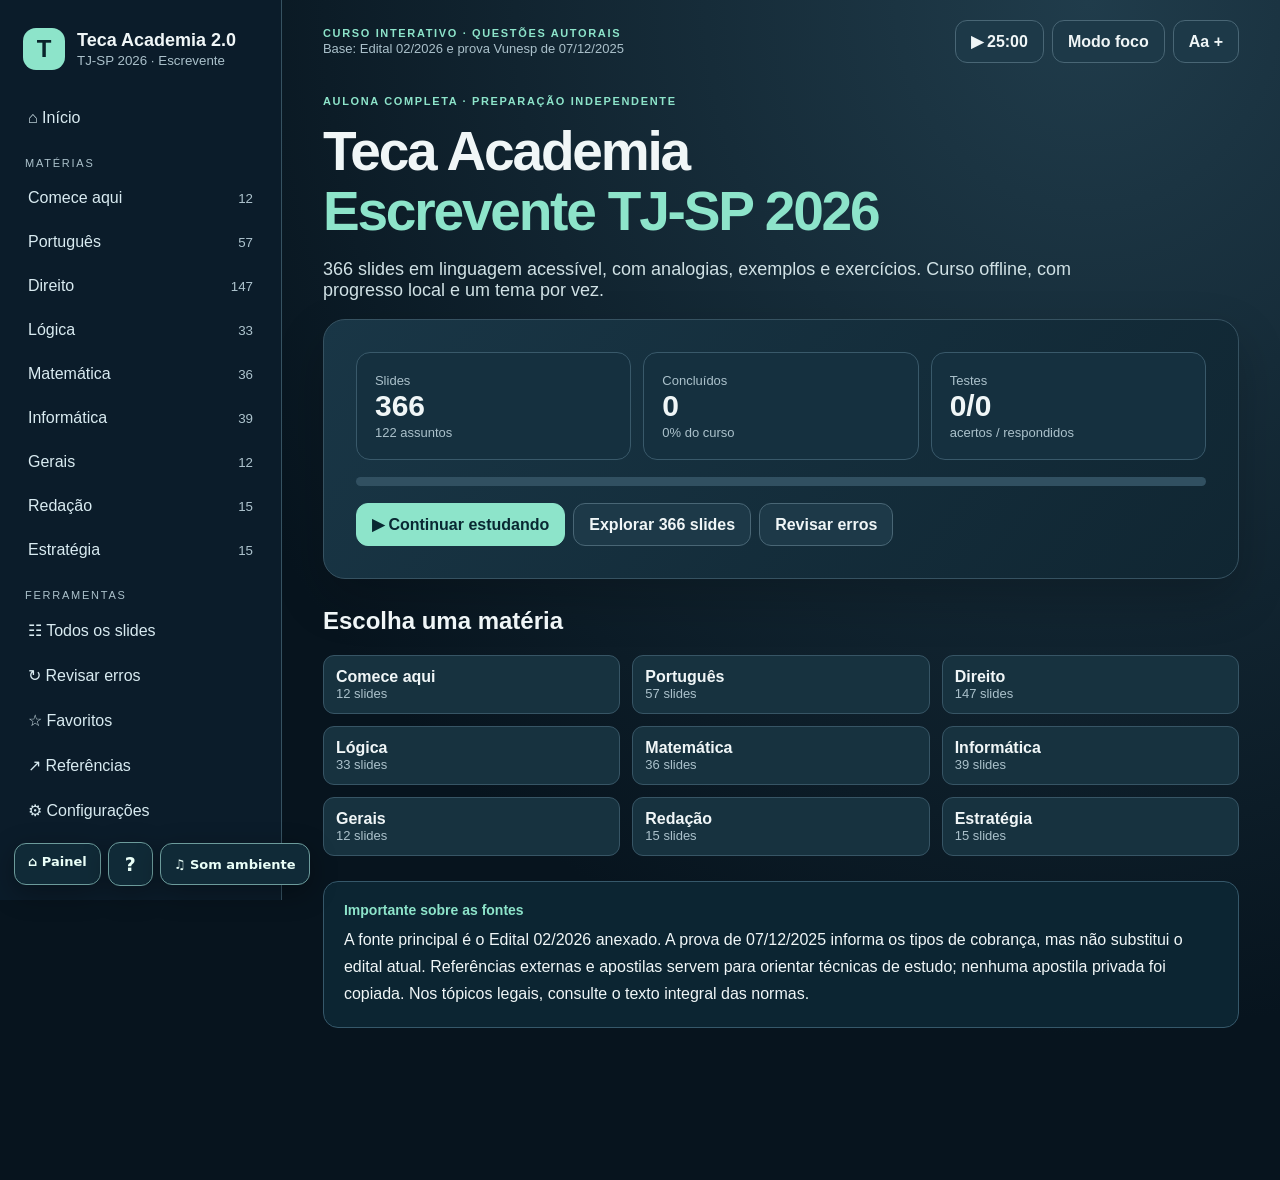
==== aulona.html @ 508b3191 "Add files via upload" ====
<!DOCTYPE html><html lang="pt-BR"><head><meta charset="utf-8"><meta name="viewport" content="width=device-width,initial-scale=1"><meta name="theme-color" content="#07141e"><title>Teca Academia 2.0 · TJ-SP 2026 · 366 slides</title><style>
:root{color-scheme:dark;--bg:#07141e;--side:#0e2230;--panel:#112a39;--panel2:#193647;--line:#365261;--ink:#f0f6f7;--muted:#abc1cb;--mint:#8de4ca;--gold:#ffd5a0;--red:#ff9da2}
*{box-sizing:border-box}html,body{margin:0;min-height:100%;font-family:Inter,Segoe UI,Arial,sans-serif;color:var(--ink);background:radial-gradient(ellipse at 85% 0%,#203c4b 0%,#07141e 62%)}button,input,select,textarea{font:inherit}button{cursor:pointer}a{color:var(--mint)}.shell{display:grid;grid-template-columns:282px minmax(0,1fr);min-height:100vh}.aside{position:sticky;top:0;height:100vh;overflow:auto;background:#0b1c2a;border-right:1px solid var(--line);padding:22px 15px}.brand{display:flex;align-items:center;gap:12px;padding:6px 8px 25px}.brandicon{display:grid;place-items:center;background:var(--mint);width:42px;height:42px;border-radius:13px;color:#09242b;font-weight:900;font-size:24px}.brand strong{display:block;font-size:18px}.brand small{color:var(--muted)}.sectionlabel{letter-spacing:.16em;font-size:11px;text-transform:uppercase;color:var(--muted);padding:16px 10px 6px}.nav{width:100%;display:flex;align-items:center;justify-content:space-between;border-radius:12px;border:1px solid transparent;color:#d9ebf1;background:transparent;text-align:left;padding:11px 12px;margin:2px 0}.nav:hover,.nav.active{background:#1b3b4a;border-color:#456778}.nav small{color:#aec4ce}.primary{background:var(--mint)!important;color:#092832!important;border:1px solid var(--mint)!important}.btn{border:1px solid #496675;color:var(--ink);background:#1d3948;border-radius:12px;padding:11px 15px;font-weight:700}.btn:hover{border-color:var(--mint)}.btn:disabled{opacity:.4;cursor:default}.main{min-width:0;padding:20px clamp(15px,3.2vw,56px) 60px}.top{display:flex;justify-content:space-between;align-items:center;gap:10px;flex-wrap:wrap}.eyebrow{font-size:11px;letter-spacing:.15em;text-transform:uppercase;color:var(--mint);font-weight:800}.muted{color:var(--muted)}.sm{font-size:13px}.tools{display:flex;gap:8px;flex-wrap:wrap}.stage{max-width:1030px;margin:28px auto}.stage h1{font-size:clamp(34px,4.3vw,62px);line-height:1.09;letter-spacing:-.04em;margin:12px 0}.intro{font-size:18px;max-width:760px;color:#d0e1e5}.panel{background:linear-gradient(130deg,#193646,#102632);border:1px solid var(--line);border-radius:22px;padding:clamp(18px,3vw,32px);box-shadow:0 20px 50px #0003}.panel h2{font-size:clamp(24px,3vw,35px);line-height:1.2}.meta{display:flex;gap:9px;flex-wrap:wrap;align-items:center}.tag{background:#244958;border:1px solid #397282;color:#c2f8ea;border-radius:30px;padding:4px 12px;font-size:12px;font-weight:800}.unitcard{display:grid;grid-template-columns:1fr 1fr;gap:14px;margin:16px 0}.well{background:#0c2532;border:1px solid #36586a;border-radius:15px;padding:20px}.well h3{color:var(--mint);font-size:14px;margin:0 0 8px}.well p{margin:0;line-height:1.7}.example{background:#302d2b;border-color:#61574b}.example h3{color:var(--gold)}.warn{background:#30262c;border-color:#754a53}.warn h3{color:var(--red)}.story{font-size:clamp(18px,2.4vw,25px);line-height:1.6;margin:4px 0 8px}.question{font-size:clamp(19px,2.1vw,25px);line-height:1.5;font-weight:700}.choice{display:flex;width:100%;text-align:left;gap:12px;align-items:start;background:#173a49;border:1px solid #406474;border-radius:12px;padding:14px;margin:9px 0;color:var(--ink)}.choice:hover:not(:disabled){border-color:var(--mint)}.choice:disabled{opacity:.9}.choice.correct{border-color:#92f4bf;background:#1c493e}.choice.wrong{border-color:#ff9da2;background:#562e38}.letter{background:#355464;min-width:28px;text-align:center;border-radius:7px;font-weight:900}.feedback{margin-top:18px;padding:16px;border-left:4px solid var(--mint);border-radius:8px;background:#124438}.feedback.bad{background:#4b2d36;border-color:var(--red)}.navfoot{display:flex;justify-content:space-between;gap:10px;flex-wrap:wrap;margin-top:23px}.progress{height:9px;background:#315061;border-radius:10px;overflow:hidden;margin:17px 0}.progress i{display:block;height:100%;background:linear-gradient(90deg,#4cbea8,#b7ead7)}.grid{display:grid;grid-template-columns:repeat(3,minmax(0,1fr));gap:12px}.tile{background:#15303f;padding:18px;border:1px solid #39596a;border-radius:14px}.tile strong{font-size:30px;display:block}.mapgrid{display:grid;grid-template-columns:repeat(2,minmax(0,1fr));gap:9px}.item{color:var(--ink);text-align:left;background:#17323f;border:1px solid #375565;border-radius:11px;padding:12px}.item:hover{border-color:var(--mint)}.search{color:var(--ink);background:#0e2735;border:1px solid #557181;border-radius:12px;padding:11px;min-width:200px;width:min(100%,400px)}.focus .aside{display:none}.focus .shell{grid-template-columns:1fr}.focus .stage{max-width:880px}.note{width:100%;min-height:100px;color:var(--ink);background:#0d2632;border:1px solid #456170;border-radius:12px;padding:12px}.sources li{margin-bottom:12px;line-height:1.55}.sources a{overflow-wrap:anywhere}hr{border:0;border-top:1px solid var(--line);margin:22px 0}@media(max-width:850px){.shell{grid-template-columns:1fr}.aside{position:static;height:auto;display:flex;gap:8px;align-items:center;overflow-x:auto;white-space:nowrap;padding:8px}.brand{padding:2px}.brand strong,.brand small,.sectionlabel,.aside .nav small{display:none}.nav{flex:0 0 auto;width:auto}.main{padding:18px}.unitcard{grid-template-columns:1fr}.grid{grid-template-columns:repeat(2,1fr)}}@media(max-width:530px){.grid,.mapgrid{grid-template-columns:1fr}.stage h1{font-size:34px}.stage{margin:22px auto}.btn{padding:10px}}
</style><link rel="stylesheet" href="shared.css"></head><body data-teca-audio="true"><div class="shell"><aside class="aside"><div class="brand"><span class="brandicon">T</span><div><strong>Teca Academia 2.0</strong><small>TJ-SP 2026 · Escrevente</small></div></div><button class="nav" onclick="home()">⌂ Início</button><div class="sectionlabel">Matérias</div><div id="nav"></div><div class="sectionlabel">Ferramentas</div><button class="nav" onclick="viewMap()">☷ Todos os slides</button><button class="nav" onclick="viewErrors()">↻ Revisar erros</button><button class="nav" onclick="viewFavorites()">☆ Favoritos</button><button class="nav" onclick="viewSources()">↗ Referências</button><button class="nav" onclick="viewSettings()">⚙ Configurações</button></aside><main class="main"><header class="top"><div><div class="eyebrow">Curso interativo · Questões autorais</div><span class="muted sm">Base: Edital 02/2026 e prova Vunesp de 07/12/2025</span></div><div class="tools"><button class="btn" id="timer" onclick="timerToggle()">▶ 25:00</button><button class="btn" id="focusbtn" onclick="toggleFocus()">Modo foco</button><button class="btn" onclick="resize()">Aa +</button></div></header><div id="content"></div></main></div><script>
const SLIDES=[{"cat":"Comece aqui","title":"Como usar esta aulona · 1/3 Entenda","idea":"Imagine uma viagem: o edital é o mapa; cada aula é uma parada; os exercícios são placas que mostram se você pegou o caminho.","explain":"Faça um slide por vez. Leia a explicação, tente prever o exemplo e responda à pergunta SEM olhar ajuda. Marque como estudado e anote sua dúvida. A resposta aparece somente quando você escolher uma alternativa. O histórico fica salvo no seu navegador.","example":"Rotina sugerida: 20 minutos de aula + 5 de descanso + 10 de questões. No fim, revise os erros.","pitfall":"Não confunda estudar muito tempo com aprender. Recordar sem consultar costuma ensinar mais do que reler dez vezes.","question":"Qual forma mais ajuda a verificar aprendizagem?","options":["Só reler tudo","Tentar responder sem consultar e revisar os erros","Pular as perguntas","Decorar apenas as letras"],"answer":1,"why":"Recuperar a informação da memória e corrigir erros cria uma prática ativa.","law":"","unit":0,"phase":0,"chapter":"Como usar esta aulona","id":"0-0","stageTitle":"Primeiro, a ideia","body":"Imagine uma viagem: o edital é o mapa; cada aula é uma parada; os exercícios são placas que mostram se você pegou o caminho.","detail":"Faça um slide por vez. Leia a explicação, tente prever o exemplo e responda à pergunta SEM olhar ajuda. Marque como estudado e anote sua dúvida. A resposta aparece somente quando você escolher uma alternativa. O histórico fica salvo no seu navegador.","activity":"Experimente explicar a regra em uma frase, antes de avançar."},{"cat":"Comece aqui","title":"Como usar esta aulona · 2/3 Na prática","idea":"Imagine uma viagem: o edital é o mapa; cada aula é uma parada; os exercícios são placas que mostram se você pegou o caminho.","explain":"Faça um slide por vez. Leia a explicação, tente prever o exemplo e responda à pergunta SEM olhar ajuda. Marque como estudado e anote sua dúvida. A resposta aparece somente quando você escolher uma alternativa. O histórico fica salvo no seu navegador.","example":"Rotina sugerida: 20 minutos de aula + 5 de descanso + 10 de questões. No fim, revise os erros.","pitfall":"Não confunda estudar muito tempo com aprender. Recordar sem consultar costuma ensinar mais do que reler dez vezes.","question":"Qual forma mais ajuda a verificar aprendizagem?","options":["Só reler tudo","Tentar responder sem consultar e revisar os erros","Pular as perguntas","Decorar apenas as letras"],"answer":1,"why":"Recuperar a informação da memória e corrigir erros cria uma prática ativa.","law":"","unit":0,"phase":1,"chapter":"Como usar esta aulona","id":"0-1","stageTitle":"Exemplo explicado","body":"Rotina sugerida: 20 minutos de aula + 5 de descanso + 10 de questões. No fim, revise os erros.","detail":"Faça um slide por vez. Leia a explicação, tente prever o exemplo e responda à pergunta SEM olhar ajuda. Marque como estudado e anote sua dúvida. A resposta aparece somente quando você escolher uma alternativa. O histórico fica salvo no seu navegador.","activity":"Pergunta mental: por que o exemplo funciona? Revele a pegadinha quando estiver pronto."},{"cat":"Comece aqui","title":"Como usar esta aulona · 3/3 Teste","idea":"Imagine uma viagem: o edital é o mapa; cada aula é uma parada; os exercícios são placas que mostram se você pegou o caminho.","explain":"Faça um slide por vez. Leia a explicação, tente prever o exemplo e responda à pergunta SEM olhar ajuda. Marque como estudado e anote sua dúvida. A resposta aparece somente quando você escolher uma alternativa. O histórico fica salvo no seu navegador.","example":"Rotina sugerida: 20 minutos de aula + 5 de descanso + 10 de questões. No fim, revise os erros.","pitfall":"Não confunda estudar muito tempo com aprender. Recordar sem consultar costuma ensinar mais do que reler dez vezes.","question":"Qual forma mais ajuda a verificar aprendizagem?","options":["Só reler tudo","Tentar responder sem consultar e revisar os erros","Pular as perguntas","Decorar apenas as letras"],"answer":1,"why":"Recuperar a informação da memória e corrigir erros cria uma prática ativa.","law":"","unit":0,"phase":2,"chapter":"Como usar esta aulona","id":"0-2","stageTitle":"Agora você decide","body":"Qual forma mais ajuda a verificar aprendizagem?","detail":"Recuperar a informação da memória e corrigir erros cria uma prática ativa.","activity":"Responda antes de ver a justificativa."},{"cat":"Comece aqui","title":"O desenho da prova de 2026 · 1/3 Entenda","idea":"Pense em três caixas: Português, Direito e Conhecimentos Gerais. Cada uma tem um peso na sua preparação.","explain":"Serão 70 itens de múltipla escolha: 16 de Português, 30 de Direito e 24 de Conhecimentos Gerais (4 Atualidades/PcD, 4 Matemática, 9 Informática e 7 Raciocínio Lógico). Há também redação. Todas as objetivas valem o mesmo.","example":"30 das 70 questões são de Direito: mais de 4 em cada 10. Portanto, Direito tem prioridade quantitativa.","pitfall":"A prova de 2025 teve distribuição levemente diferente em Matemática e Lógica. Para a sua prova, vale a lista de 2026.","question":"Qual disciplina tem o maior número de questões em 2026?","options":["Matemática","Direito","Informática","Português"],"answer":1,"why":"O edital de 2026 prevê 30 questões de Direito.","law":"Edital 02/2026, Anexo VIII","unit":1,"phase":0,"chapter":"O desenho da prova de 2026","id":"1-0","stageTitle":"Primeiro, a ideia","body":"Pense em três caixas: Português, Direito e Conhecimentos Gerais. Cada uma tem um peso na sua preparação.","detail":"Serão 70 itens de múltipla escolha: 16 de Português, 30 de Direito e 24 de Conhecimentos Gerais (4 Atualidades/PcD, 4 Matemática, 9 Informática e 7 Raciocínio Lógico). Há também redação. Todas as objetivas valem o mesmo.","activity":"Experimente explicar a regra em uma frase, antes de avançar."},{"cat":"Comece aqui","title":"O desenho da prova de 2026 · 2/3 Na prática","idea":"Pense em três caixas: Português, Direito e Conhecimentos Gerais. Cada uma tem um peso na sua preparação.","explain":"Serão 70 itens de múltipla escolha: 16 de Português, 30 de Direito e 24 de Conhecimentos Gerais (4 Atualidades/PcD, 4 Matemática, 9 Informática e 7 Raciocínio Lógico). Há também redação. Todas as objetivas valem o mesmo.","example":"30 das 70 questões são de Direito: mais de 4 em cada 10. Portanto, Direito tem prioridade quantitativa.","pitfall":"A prova de 2025 teve distribuição levemente diferente em Matemática e Lógica. Para a sua prova, vale a lista de 2026.","question":"Qual disciplina tem o maior número de questões em 2026?","options":["Matemática","Direito","Informática","Português"],"answer":1,"why":"O edital de 2026 prevê 30 questões de Direito.","law":"Edital 02/2026, Anexo VIII","unit":1,"phase":1,"chapter":"O desenho da prova de 2026","id":"1-1","stageTitle":"Exemplo explicado","body":"30 das 70 questões são de Direito: mais de 4 em cada 10. Portanto, Direito tem prioridade quantitativa.","detail":"Serão 70 itens de múltipla escolha: 16 de Português, 30 de Direito e 24 de Conhecimentos Gerais (4 Atualidades/PcD, 4 Matemática, 9 Informática e 7 Raciocínio Lógico). Há também redação. Todas as objetivas valem o mesmo.","activity":"Pergunta mental: por que o exemplo funciona? Revele a pegadinha quando estiver pronto."},{"cat":"Comece aqui","title":"O desenho da prova de 2026 · 3/3 Teste","idea":"Pense em três caixas: Português, Direito e Conhecimentos Gerais. Cada uma tem um peso na sua preparação.","explain":"Serão 70 itens de múltipla escolha: 16 de Português, 30 de Direito e 24 de Conhecimentos Gerais (4 Atualidades/PcD, 4 Matemática, 9 Informática e 7 Raciocínio Lógico). Há também redação. Todas as objetivas valem o mesmo.","example":"30 das 70 questões são de Direito: mais de 4 em cada 10. Portanto, Direito tem prioridade quantitativa.","pitfall":"A prova de 2025 teve distribuição levemente diferente em Matemática e Lógica. Para a sua prova, vale a lista de 2026.","question":"Qual disciplina tem o maior número de questões em 2026?","options":["Matemática","Direito","Informática","Português"],"answer":1,"why":"O edital de 2026 prevê 30 questões de Direito.","law":"Edital 02/2026, Anexo VIII","unit":1,"phase":2,"chapter":"O desenho da prova de 2026","id":"1-2","stageTitle":"Agora você decide","body":"Qual disciplina tem o maior número de questões em 2026?","detail":"O edital de 2026 prevê 30 questões de Direito.","activity":"Responda antes de ver a justificativa."},{"cat":"Comece aqui","title":"Como funciona a eliminação · 1/3 Entenda","idea":"É como passar por três portões: precisa ter nota total suficiente E não reprovar nas caixas eliminatórias.","explain":"Na objetiva: pelo menos 50% de Português (8/16), pelo menos 50% de Direito (15/30) e nota geral mínima 5/10 (35/70). Conhecimentos Gerais é classificatório. Além disso, a redação só é corrigida para os mais bem classificados no limite previsto por circunscrição.","example":"Você acerta 45 itens, mas apenas 7 de Português: NÃO fica habilitado, apesar da nota total.","pitfall":"Nota mínima não é sinônimo de nomeação; o concurso é cadastro de reserva.","question":"Com 40 acertos totais, 7 em Português e 20 em Direito, passa na objetiva?","options":["Sim","Não, falhou Português","Não, faltou nota geral","Não, faltou Direito"],"answer":1,"why":"É necessário acertar ao menos 8/16 em Português.","law":"Edital 02/2026, Capítulos X e XI","unit":2,"phase":0,"chapter":"Como funciona a eliminação","id":"2-0","stageTitle":"Primeiro, a ideia","body":"É como passar por três portões: precisa ter nota total suficiente E não reprovar nas caixas eliminatórias.","detail":"Na objetiva: pelo menos 50% de Português (8/16), pelo menos 50% de Direito (15/30) e nota geral mínima 5/10 (35/70). Conhecimentos Gerais é classificatório. Além disso, a redação só é corrigida para os mais bem classificados no limite previsto por circunscrição.","activity":"Experimente explicar a regra em uma frase, antes de avançar."},{"cat":"Comece aqui","title":"Como funciona a eliminação · 2/3 Na prática","idea":"É como passar por três portões: precisa ter nota total suficiente E não reprovar nas caixas eliminatórias.","explain":"Na objetiva: pelo menos 50% de Português (8/16), pelo menos 50% de Direito (15/30) e nota geral mínima 5/10 (35/70). Conhecimentos Gerais é classificatório. Além disso, a redação só é corrigida para os mais bem classificados no limite previsto por circunscrição.","example":"Você acerta 45 itens, mas apenas 7 de Português: NÃO fica habilitado, apesar da nota total.","pitfall":"Nota mínima não é sinônimo de nomeação; o concurso é cadastro de reserva.","question":"Com 40 acertos totais, 7 em Português e 20 em Direito, passa na objetiva?","options":["Sim","Não, falhou Português","Não, faltou nota geral","Não, faltou Direito"],"answer":1,"why":"É necessário acertar ao menos 8/16 em Português.","law":"Edital 02/2026, Capítulos X e XI","unit":2,"phase":1,"chapter":"Como funciona a eliminação","id":"2-1","stageTitle":"Exemplo explicado","body":"Você acerta 45 itens, mas apenas 7 de Português: NÃO fica habilitado, apesar da nota total.","detail":"Na objetiva: pelo menos 50% de Português (8/16), pelo menos 50% de Direito (15/30) e nota geral mínima 5/10 (35/70). Conhecimentos Gerais é classificatório. Além disso, a redação só é corrigida para os mais bem classificados no limite previsto por circunscrição.","activity":"Pergunta mental: por que o exemplo funciona? Revele a pegadinha quando estiver pronto."},{"cat":"Comece aqui","title":"Como funciona a eliminação · 3/3 Teste","idea":"É como passar por três portões: precisa ter nota total suficiente E não reprovar nas caixas eliminatórias.","explain":"Na objetiva: pelo menos 50% de Português (8/16), pelo menos 50% de Direito (15/30) e nota geral mínima 5/10 (35/70). Conhecimentos Gerais é classificatório. Além disso, a redação só é corrigida para os mais bem classificados no limite previsto por circunscrição.","example":"Você acerta 45 itens, mas apenas 7 de Português: NÃO fica habilitado, apesar da nota total.","pitfall":"Nota mínima não é sinônimo de nomeação; o concurso é cadastro de reserva.","question":"Com 40 acertos totais, 7 em Português e 20 em Direito, passa na objetiva?","options":["Sim","Não, falhou Português","Não, faltou nota geral","Não, faltou Direito"],"answer":1,"why":"É necessário acertar ao menos 8/16 em Português.","law":"Edital 02/2026, Capítulos X e XI","unit":2,"phase":2,"chapter":"Como funciona a eliminação","id":"2-2","stageTitle":"Agora você decide","body":"Com 40 acertos totais, 7 em Português e 20 em Direito, passa na objetiva?","detail":"É necessário acertar ao menos 8/16 em Português.","activity":"Responda antes de ver a justificativa."},{"cat":"Comece aqui","title":"O que a prova anterior ensina · 1/3 Entenda","idea":"A prova de 2025 é um retrovisor, não uma bola de cristal.","explain":"A prova de 07/12/2025 cobrou interpretação, gramática, crimes contra a administração pública, atos processuais, direitos fundamentais, normas internas, Excel/Word, lógica e atualidades. Isso mostra o estilo de aplicação da Vunesp. O edital novo é o filtro final.","example":"Quando uma prova antiga faz pergunta sobre um processo, procure a regra na lei e entenda como ela vira uma situação concreta.","pitfall":"Não memorize somente as letras do gabarito de 2025. A questão de 2026 será outra.","question":"O que manda se a prova anterior e o edital atual divergirem?","options":["A prova antiga","O edital de 2026","O gabarito antigo","Palpite de redes sociais"],"answer":1,"why":"O edital vigente define o conteúdo e as regras.","law":"Prova Vunesp TJ-SP 07/12/2025; Edital 02/2026","unit":3,"phase":0,"chapter":"O que a prova anterior ensina","id":"3-0","stageTitle":"Primeiro, a ideia","body":"A prova de 2025 é um retrovisor, não uma bola de cristal.","detail":"A prova de 07/12/2025 cobrou interpretação, gramática, crimes contra a administração pública, atos processuais, direitos fundamentais, normas internas, Excel/Word, lógica e atualidades. Isso mostra o estilo de aplicação da Vunesp. O edital novo é o filtro final.","activity":"Experimente explicar a regra em uma frase, antes de avançar."},{"cat":"Comece aqui","title":"O que a prova anterior ensina · 2/3 Na prática","idea":"A prova de 2025 é um retrovisor, não uma bola de cristal.","explain":"A prova de 07/12/2025 cobrou interpretação, gramática, crimes contra a administração pública, atos processuais, direitos fundamentais, normas internas, Excel/Word, lógica e atualidades. Isso mostra o estilo de aplicação da Vunesp. O edital novo é o filtro final.","example":"Quando uma prova antiga faz pergunta sobre um processo, procure a regra na lei e entenda como ela vira uma situação concreta.","pitfall":"Não memorize somente as letras do gabarito de 2025. A questão de 2026 será outra.","question":"O que manda se a prova anterior e o edital atual divergirem?","options":["A prova antiga","O edital de 2026","O gabarito antigo","Palpite de redes sociais"],"answer":1,"why":"O edital vigente define o conteúdo e as regras.","law":"Prova Vunesp TJ-SP 07/12/2025; Edital 02/2026","unit":3,"phase":1,"chapter":"O que a prova anterior ensina","id":"3-1","stageTitle":"Exemplo explicado","body":"Quando uma prova antiga faz pergunta sobre um processo, procure a regra na lei e entenda como ela vira uma situação concreta.","detail":"A prova de 07/12/2025 cobrou interpretação, gramática, crimes contra a administração pública, atos processuais, direitos fundamentais, normas internas, Excel/Word, lógica e atualidades. Isso mostra o estilo de aplicação da Vunesp. O edital novo é o filtro final.","activity":"Pergunta mental: por que o exemplo funciona? Revele a pegadinha quando estiver pronto."},{"cat":"Comece aqui","title":"O que a prova anterior ensina · 3/3 Teste","idea":"A prova de 2025 é um retrovisor, não uma bola de cristal.","explain":"A prova de 07/12/2025 cobrou interpretação, gramática, crimes contra a administração pública, atos processuais, direitos fundamentais, normas internas, Excel/Word, lógica e atualidades. Isso mostra o estilo de aplicação da Vunesp. O edital novo é o filtro final.","example":"Quando uma prova antiga faz pergunta sobre um processo, procure a regra na lei e entenda como ela vira uma situação concreta.","pitfall":"Não memorize somente as letras do gabarito de 2025. A questão de 2026 será outra.","question":"O que manda se a prova anterior e o edital atual divergirem?","options":["A prova antiga","O edital de 2026","O gabarito antigo","Palpite de redes sociais"],"answer":1,"why":"O edital vigente define o conteúdo e as regras.","law":"Prova Vunesp TJ-SP 07/12/2025; Edital 02/2026","unit":3,"phase":2,"chapter":"O que a prova anterior ensina","id":"3-2","stageTitle":"Agora você decide","body":"O que manda se a prova anterior e o edital atual divergirem?","detail":"O edital vigente define o conteúdo e as regras.","activity":"Responda antes de ver a justificativa."},{"cat":"Português","title":"Interpretação: o texto diz ou você imagina? · 1/3 Entenda","idea":"Um texto é uma fotografia: responda ao que aparece nela, não ao que gostaria que aparecesse.","explain":"Leia a pergunta antes do texto. Separe fatos expressos (estão escritos) e inferências (conclusões autorizadas pelas pistas). Em questões de Vunesp, desconfie de “sempre”, “nunca”, “somente” quando o texto diz algo mais moderado.","example":"Texto: “Alguns servidores trabalham remotamente.” É correto dizer que pelo menos alguns trabalham remotamente; não é correto dizer que todos trabalham assim.","pitfall":"Não confunda opinião pessoal com interpretação textual.","question":"De “Muitos cidadãos usam o serviço digital”, conclui-se que:","options":["Todos usam","Ninguém usa","Uma parcela usa","É obrigatório usar"],"answer":2,"why":"“Muitos” indica uma parcela, não a totalidade.","law":"","unit":4,"phase":0,"chapter":"Interpretação: o texto diz ou você imagina?","id":"4-0","stageTitle":"Primeiro, a ideia","body":"Um texto é uma fotografia: responda ao que aparece nela, não ao que gostaria que aparecesse.","detail":"Leia a pergunta antes do texto. Separe fatos expressos (estão escritos) e inferências (conclusões autorizadas pelas pistas). Em questões de Vunesp, desconfie de “sempre”, “nunca”, “somente” quando o texto diz algo mais moderado.","activity":"Experimente explicar a regra em uma frase, antes de avançar."},{"cat":"Português","title":"Interpretação: o texto diz ou você imagina? · 2/3 Na prática","idea":"Um texto é uma fotografia: responda ao que aparece nela, não ao que gostaria que aparecesse.","explain":"Leia a pergunta antes do texto. Separe fatos expressos (estão escritos) e inferências (conclusões autorizadas pelas pistas). Em questões de Vunesp, desconfie de “sempre”, “nunca”, “somente” quando o texto diz algo mais moderado.","example":"Texto: “Alguns servidores trabalham remotamente.” É correto dizer que pelo menos alguns trabalham remotamente; não é correto dizer que todos trabalham assim.","pitfall":"Não confunda opinião pessoal com interpretação textual.","question":"De “Muitos cidadãos usam o serviço digital”, conclui-se que:","options":["Todos usam","Ninguém usa","Uma parcela usa","É obrigatório usar"],"answer":2,"why":"“Muitos” indica uma parcela, não a totalidade.","law":"","unit":4,"phase":1,"chapter":"Interpretação: o texto diz ou você imagina?","id":"4-1","stageTitle":"Exemplo explicado","body":"Texto: “Alguns servidores trabalham remotamente.” É correto dizer que pelo menos alguns trabalham remotamente; não é correto dizer que todos trabalham assim.","detail":"Leia a pergunta antes do texto. Separe fatos expressos (estão escritos) e inferências (conclusões autorizadas pelas pistas). Em questões de Vunesp, desconfie de “sempre”, “nunca”, “somente” quando o texto diz algo mais moderado.","activity":"Pergunta mental: por que o exemplo funciona? Revele a pegadinha quando estiver pronto."},{"cat":"Português","title":"Interpretação: o texto diz ou você imagina? · 3/3 Teste","idea":"Um texto é uma fotografia: responda ao que aparece nela, não ao que gostaria que aparecesse.","explain":"Leia a pergunta antes do texto. Separe fatos expressos (estão escritos) e inferências (conclusões autorizadas pelas pistas). Em questões de Vunesp, desconfie de “sempre”, “nunca”, “somente” quando o texto diz algo mais moderado.","example":"Texto: “Alguns servidores trabalham remotamente.” É correto dizer que pelo menos alguns trabalham remotamente; não é correto dizer que todos trabalham assim.","pitfall":"Não confunda opinião pessoal com interpretação textual.","question":"De “Muitos cidadãos usam o serviço digital”, conclui-se que:","options":["Todos usam","Ninguém usa","Uma parcela usa","É obrigatório usar"],"answer":2,"why":"“Muitos” indica uma parcela, não a totalidade.","law":"","unit":4,"phase":2,"chapter":"Interpretação: o texto diz ou você imagina?","id":"4-2","stageTitle":"Agora você decide","body":"De “Muitos cidadãos usam o serviço digital”, conclui-se que:","detail":"“Muitos” indica uma parcela, não a totalidade.","activity":"Responda antes de ver a justificativa."},{"cat":"Português","title":"Tema, tese e argumento · 1/3 Entenda","idea":"Tema é o assunto da conversa; tese é o que alguém defende; argumento é a razão usada.","explain":"Se o texto fala de trabalho remoto, esse é o tema. Se o autor diz “trabalho remoto melhora a produtividade”, essa é a tese. Um dado de redução de tempo de transporte usado para justificar a ideia é um argumento.","example":"Tema: transporte urbano. Tese: ônibus mais frequentes reduzem espera. Argumento: intervalos menores entre viagens.","pitfall":"Uma frase sobre o tema pode não revelar a opinião do autor.","question":"Qual trecho é uma tese?","options":["“Mobilidade urbana.”","“As cidades têm ruas.”","“Deveríamos ampliar o transporte coletivo.”","“Ônibus e metrô.”"],"answer":2,"why":"A tese sustenta uma posição que pode ser defendida.","law":"","unit":5,"phase":0,"chapter":"Tema, tese e argumento","id":"5-0","stageTitle":"Primeiro, a ideia","body":"Tema é o assunto da conversa; tese é o que alguém defende; argumento é a razão usada.","detail":"Se o texto fala de trabalho remoto, esse é o tema. Se o autor diz “trabalho remoto melhora a produtividade”, essa é a tese. Um dado de redução de tempo de transporte usado para justificar a ideia é um argumento.","activity":"Experimente explicar a regra em uma frase, antes de avançar."},{"cat":"Português","title":"Tema, tese e argumento · 2/3 Na prática","idea":"Tema é o assunto da conversa; tese é o que alguém defende; argumento é a razão usada.","explain":"Se o texto fala de trabalho remoto, esse é o tema. Se o autor diz “trabalho remoto melhora a produtividade”, essa é a tese. Um dado de redução de tempo de transporte usado para justificar a ideia é um argumento.","example":"Tema: transporte urbano. Tese: ônibus mais frequentes reduzem espera. Argumento: intervalos menores entre viagens.","pitfall":"Uma frase sobre o tema pode não revelar a opinião do autor.","question":"Qual trecho é uma tese?","options":["“Mobilidade urbana.”","“As cidades têm ruas.”","“Deveríamos ampliar o transporte coletivo.”","“Ônibus e metrô.”"],"answer":2,"why":"A tese sustenta uma posição que pode ser defendida.","law":"","unit":5,"phase":1,"chapter":"Tema, tese e argumento","id":"5-1","stageTitle":"Exemplo explicado","body":"Tema: transporte urbano. Tese: ônibus mais frequentes reduzem espera. Argumento: intervalos menores entre viagens.","detail":"Se o texto fala de trabalho remoto, esse é o tema. Se o autor diz “trabalho remoto melhora a produtividade”, essa é a tese. Um dado de redução de tempo de transporte usado para justificar a ideia é um argumento.","activity":"Pergunta mental: por que o exemplo funciona? Revele a pegadinha quando estiver pronto."},{"cat":"Português","title":"Tema, tese e argumento · 3/3 Teste","idea":"Tema é o assunto da conversa; tese é o que alguém defende; argumento é a razão usada.","explain":"Se o texto fala de trabalho remoto, esse é o tema. Se o autor diz “trabalho remoto melhora a produtividade”, essa é a tese. Um dado de redução de tempo de transporte usado para justificar a ideia é um argumento.","example":"Tema: transporte urbano. Tese: ônibus mais frequentes reduzem espera. Argumento: intervalos menores entre viagens.","pitfall":"Uma frase sobre o tema pode não revelar a opinião do autor.","question":"Qual trecho é uma tese?","options":["“Mobilidade urbana.”","“As cidades têm ruas.”","“Deveríamos ampliar o transporte coletivo.”","“Ônibus e metrô.”"],"answer":2,"why":"A tese sustenta uma posição que pode ser defendida.","law":"","unit":5,"phase":2,"chapter":"Tema, tese e argumento","id":"5-2","stageTitle":"Agora você decide","body":"Qual trecho é uma tese?","detail":"A tese sustenta uma posição que pode ser defendida.","activity":"Responda antes de ver a justificativa."},{"cat":"Português","title":"Conectivos: as pontes do pensamento · 1/3 Entenda","idea":"Conectivos são plaquinhas na estrada: “mas” faz curva; “porque” explica motivo.","explain":"Causa: porque, visto que. Consequência: portanto, por isso. Oposição: porém, contudo. Concessão: embora, ainda que. Condição: se, caso. Finalidade: para que. Essas relações aparecem tanto em interpretação quanto em gramática.","example":"“Embora chovesse, compareceu”: algo poderia dificultar a ida, mas não impediu.","pitfall":"“Embora” não é sinônimo de “porque”.","question":"“Embora estivesse cansada, estudou.” Expressa:","options":["Causa","Concessão","Finalidade","Tempo"],"answer":1,"why":"Há uma dificuldade admitida, sem impedir a ação.","law":"","unit":6,"phase":0,"chapter":"Conectivos: as pontes do pensamento","id":"6-0","stageTitle":"Primeiro, a ideia","body":"Conectivos são plaquinhas na estrada: “mas” faz curva; “porque” explica motivo.","detail":"Causa: porque, visto que. Consequência: portanto, por isso. Oposição: porém, contudo. Concessão: embora, ainda que. Condição: se, caso. Finalidade: para que. Essas relações aparecem tanto em interpretação quanto em gramática.","activity":"Experimente explicar a regra em uma frase, antes de avançar."},{"cat":"Português","title":"Conectivos: as pontes do pensamento · 2/3 Na prática","idea":"Conectivos são plaquinhas na estrada: “mas” faz curva; “porque” explica motivo.","explain":"Causa: porque, visto que. Consequência: portanto, por isso. Oposição: porém, contudo. Concessão: embora, ainda que. Condição: se, caso. Finalidade: para que. Essas relações aparecem tanto em interpretação quanto em gramática.","example":"“Embora chovesse, compareceu”: algo poderia dificultar a ida, mas não impediu.","pitfall":"“Embora” não é sinônimo de “porque”.","question":"“Embora estivesse cansada, estudou.” Expressa:","options":["Causa","Concessão","Finalidade","Tempo"],"answer":1,"why":"Há uma dificuldade admitida, sem impedir a ação.","law":"","unit":6,"phase":1,"chapter":"Conectivos: as pontes do pensamento","id":"6-1","stageTitle":"Exemplo explicado","body":"“Embora chovesse, compareceu”: algo poderia dificultar a ida, mas não impediu.","detail":"Causa: porque, visto que. Consequência: portanto, por isso. Oposição: porém, contudo. Concessão: embora, ainda que. Condição: se, caso. Finalidade: para que. Essas relações aparecem tanto em interpretação quanto em gramática.","activity":"Pergunta mental: por que o exemplo funciona? Revele a pegadinha quando estiver pronto."},{"cat":"Português","title":"Conectivos: as pontes do pensamento · 3/3 Teste","idea":"Conectivos são plaquinhas na estrada: “mas” faz curva; “porque” explica motivo.","explain":"Causa: porque, visto que. Consequência: portanto, por isso. Oposição: porém, contudo. Concessão: embora, ainda que. Condição: se, caso. Finalidade: para que. Essas relações aparecem tanto em interpretação quanto em gramática.","example":"“Embora chovesse, compareceu”: algo poderia dificultar a ida, mas não impediu.","pitfall":"“Embora” não é sinônimo de “porque”.","question":"“Embora estivesse cansada, estudou.” Expressa:","options":["Causa","Concessão","Finalidade","Tempo"],"answer":1,"why":"Há uma dificuldade admitida, sem impedir a ação.","law":"","unit":6,"phase":2,"chapter":"Conectivos: as pontes do pensamento","id":"6-2","stageTitle":"Agora você decide","body":"“Embora estivesse cansada, estudou.” Expressa:","detail":"Há uma dificuldade admitida, sem impedir a ação.","activity":"Responda antes de ver a justificativa."},{"cat":"Português","title":"Coesão: quem é “ele”? · 1/3 Entenda","idea":"Coesão é o barbante que prende frases e referências.","explain":"Pronomes e expressões substituem ideias anteriores: “Maria entregou o documento. Ela o assinou.” Ela = Maria; o = documento. Às vezes, “isso” retoma uma oração inteira. Volte ao trecho anterior e confira a concordância e o sentido.","example":"“O processo foi suspenso. Isso surpreendeu a equipe.” “Isso” retoma o fato de a suspensão ocorrer.","pitfall":"O antecedente nem sempre é o substantivo mais próximo: contexto importa.","question":"Em “Ana revisou o texto e o enviou”, “o” retoma:","options":["Ana","Texto","Revisão","Envio"],"answer":1,"why":"O pronome substitui “texto”.","law":"","unit":7,"phase":0,"chapter":"Coesão: quem é “ele”?","id":"7-0","stageTitle":"Primeiro, a ideia","body":"Coesão é o barbante que prende frases e referências.","detail":"Pronomes e expressões substituem ideias anteriores: “Maria entregou o documento. Ela o assinou.” Ela = Maria; o = documento. Às vezes, “isso” retoma uma oração inteira. Volte ao trecho anterior e confira a concordância e o sentido.","activity":"Experimente explicar a regra em uma frase, antes de avançar."},{"cat":"Português","title":"Coesão: quem é “ele”? · 2/3 Na prática","idea":"Coesão é o barbante que prende frases e referências.","explain":"Pronomes e expressões substituem ideias anteriores: “Maria entregou o documento. Ela o assinou.” Ela = Maria; o = documento. Às vezes, “isso” retoma uma oração inteira. Volte ao trecho anterior e confira a concordância e o sentido.","example":"“O processo foi suspenso. Isso surpreendeu a equipe.” “Isso” retoma o fato de a suspensão ocorrer.","pitfall":"O antecedente nem sempre é o substantivo mais próximo: contexto importa.","question":"Em “Ana revisou o texto e o enviou”, “o” retoma:","options":["Ana","Texto","Revisão","Envio"],"answer":1,"why":"O pronome substitui “texto”.","law":"","unit":7,"phase":1,"chapter":"Coesão: quem é “ele”?","id":"7-1","stageTitle":"Exemplo explicado","body":"“O processo foi suspenso. Isso surpreendeu a equipe.” “Isso” retoma o fato de a suspensão ocorrer.","detail":"Pronomes e expressões substituem ideias anteriores: “Maria entregou o documento. Ela o assinou.” Ela = Maria; o = documento. Às vezes, “isso” retoma uma oração inteira. Volte ao trecho anterior e confira a concordância e o sentido.","activity":"Pergunta mental: por que o exemplo funciona? Revele a pegadinha quando estiver pronto."},{"cat":"Português","title":"Coesão: quem é “ele”? · 3/3 Teste","idea":"Coesão é o barbante que prende frases e referências.","explain":"Pronomes e expressões substituem ideias anteriores: “Maria entregou o documento. Ela o assinou.” Ela = Maria; o = documento. Às vezes, “isso” retoma uma oração inteira. Volte ao trecho anterior e confira a concordância e o sentido.","example":"“O processo foi suspenso. Isso surpreendeu a equipe.” “Isso” retoma o fato de a suspensão ocorrer.","pitfall":"O antecedente nem sempre é o substantivo mais próximo: contexto importa.","question":"Em “Ana revisou o texto e o enviou”, “o” retoma:","options":["Ana","Texto","Revisão","Envio"],"answer":1,"why":"O pronome substitui “texto”.","law":"","unit":7,"phase":2,"chapter":"Coesão: quem é “ele”?","id":"7-2","stageTitle":"Agora você decide","body":"Em “Ana revisou o texto e o enviou”, “o” retoma:","detail":"O pronome substitui “texto”.","activity":"Responda antes de ver a justificativa."},{"cat":"Português","title":"Sentido literal e figurado · 1/3 Entenda","idea":"Palavra literal veste roupa comum; figurada usa fantasia para comunicar outra ideia.","explain":"“A porta fechou” é literal. “A decisão abriu portas” é figurado: criou oportunidades. A banca pode cobrar sentido contextual, sinônimos e antônimos; substitua a palavra mentalmente na frase completa.","example":"“Um parecer enxuto” normalmente significa um parecer conciso, não magro.","pitfall":"Sinônimos perfeitos são raros; o contexto define a melhor substituição.","question":"“Explicação concisa” é uma explicação:","options":["Breve e clara","Confusa","Contraditória","Sem conteúdo"],"answer":0,"why":"Conciso significa breve, objetivo.","law":"","unit":8,"phase":0,"chapter":"Sentido literal e figurado","id":"8-0","stageTitle":"Primeiro, a ideia","body":"Palavra literal veste roupa comum; figurada usa fantasia para comunicar outra ideia.","detail":"“A porta fechou” é literal. “A decisão abriu portas” é figurado: criou oportunidades. A banca pode cobrar sentido contextual, sinônimos e antônimos; substitua a palavra mentalmente na frase completa.","activity":"Experimente explicar a regra em uma frase, antes de avançar."},{"cat":"Português","title":"Sentido literal e figurado · 2/3 Na prática","idea":"Palavra literal veste roupa comum; figurada usa fantasia para comunicar outra ideia.","explain":"“A porta fechou” é literal. “A decisão abriu portas” é figurado: criou oportunidades. A banca pode cobrar sentido contextual, sinônimos e antônimos; substitua a palavra mentalmente na frase completa.","example":"“Um parecer enxuto” normalmente significa um parecer conciso, não magro.","pitfall":"Sinônimos perfeitos são raros; o contexto define a melhor substituição.","question":"“Explicação concisa” é uma explicação:","options":["Breve e clara","Confusa","Contraditória","Sem conteúdo"],"answer":0,"why":"Conciso significa breve, objetivo.","law":"","unit":8,"phase":1,"chapter":"Sentido literal e figurado","id":"8-1","stageTitle":"Exemplo explicado","body":"“Um parecer enxuto” normalmente significa um parecer conciso, não magro.","detail":"“A porta fechou” é literal. “A decisão abriu portas” é figurado: criou oportunidades. A banca pode cobrar sentido contextual, sinônimos e antônimos; substitua a palavra mentalmente na frase completa.","activity":"Pergunta mental: por que o exemplo funciona? Revele a pegadinha quando estiver pronto."},{"cat":"Português","title":"Sentido literal e figurado · 3/3 Teste","idea":"Palavra literal veste roupa comum; figurada usa fantasia para comunicar outra ideia.","explain":"“A porta fechou” é literal. “A decisão abriu portas” é figurado: criou oportunidades. A banca pode cobrar sentido contextual, sinônimos e antônimos; substitua a palavra mentalmente na frase completa.","example":"“Um parecer enxuto” normalmente significa um parecer conciso, não magro.","pitfall":"Sinônimos perfeitos são raros; o contexto define a melhor substituição.","question":"“Explicação concisa” é uma explicação:","options":["Breve e clara","Confusa","Contraditória","Sem conteúdo"],"answer":0,"why":"Conciso significa breve, objetivo.","law":"","unit":8,"phase":2,"chapter":"Sentido literal e figurado","id":"8-2","stageTitle":"Agora você decide","body":"“Explicação concisa” é uma explicação:","detail":"Conciso significa breve, objetivo.","activity":"Responda antes de ver a justificativa."},{"cat":"Português","title":"Concordância: quem combina com quem? · 1/3 Entenda","idea":"Sujeito e verbo dançam em dupla: singular com singular, plural com plural.","explain":"O verbo “existir” concorda: “Existem dúvidas”. “Haver” no sentido de existir é impessoal: “Há dúvidas” (não “haviam dúvidas”). “Fazer” indicando tempo transcorrido também fica no singular: “Faz três anos”.","example":"“Devem existir recursos”, mas “Deve haver recursos”.","pitfall":"O auxiliar de “haver” impessoal também fica no singular.","question":"Qual está correta?","options":["Houveram problemas","Fazem cinco dias","Existem processos pendentes","Devem haver processos"],"answer":2,"why":"“Existem” concorda com “processos”; as demais usam impessoais indevidamente.","law":"","unit":9,"phase":0,"chapter":"Concordância: quem combina com quem?","id":"9-0","stageTitle":"Primeiro, a ideia","body":"Sujeito e verbo dançam em dupla: singular com singular, plural com plural.","detail":"O verbo “existir” concorda: “Existem dúvidas”. “Haver” no sentido de existir é impessoal: “Há dúvidas” (não “haviam dúvidas”). “Fazer” indicando tempo transcorrido também fica no singular: “Faz três anos”.","activity":"Experimente explicar a regra em uma frase, antes de avançar."},{"cat":"Português","title":"Concordância: quem combina com quem? · 2/3 Na prática","idea":"Sujeito e verbo dançam em dupla: singular com singular, plural com plural.","explain":"O verbo “existir” concorda: “Existem dúvidas”. “Haver” no sentido de existir é impessoal: “Há dúvidas” (não “haviam dúvidas”). “Fazer” indicando tempo transcorrido também fica no singular: “Faz três anos”.","example":"“Devem existir recursos”, mas “Deve haver recursos”.","pitfall":"O auxiliar de “haver” impessoal também fica no singular.","question":"Qual está correta?","options":["Houveram problemas","Fazem cinco dias","Existem processos pendentes","Devem haver processos"],"answer":2,"why":"“Existem” concorda com “processos”; as demais usam impessoais indevidamente.","law":"","unit":9,"phase":1,"chapter":"Concordância: quem combina com quem?","id":"9-1","stageTitle":"Exemplo explicado","body":"“Devem existir recursos”, mas “Deve haver recursos”.","detail":"O verbo “existir” concorda: “Existem dúvidas”. “Haver” no sentido de existir é impessoal: “Há dúvidas” (não “haviam dúvidas”). “Fazer” indicando tempo transcorrido também fica no singular: “Faz três anos”.","activity":"Pergunta mental: por que o exemplo funciona? Revele a pegadinha quando estiver pronto."},{"cat":"Português","title":"Concordância: quem combina com quem? · 3/3 Teste","idea":"Sujeito e verbo dançam em dupla: singular com singular, plural com plural.","explain":"O verbo “existir” concorda: “Existem dúvidas”. “Haver” no sentido de existir é impessoal: “Há dúvidas” (não “haviam dúvidas”). “Fazer” indicando tempo transcorrido também fica no singular: “Faz três anos”.","example":"“Devem existir recursos”, mas “Deve haver recursos”.","pitfall":"O auxiliar de “haver” impessoal também fica no singular.","question":"Qual está correta?","options":["Houveram problemas","Fazem cinco dias","Existem processos pendentes","Devem haver processos"],"answer":2,"why":"“Existem” concorda com “processos”; as demais usam impessoais indevidamente.","law":"","unit":9,"phase":2,"chapter":"Concordância: quem combina com quem?","id":"9-2","stageTitle":"Agora você decide","body":"Qual está correta?","detail":"“Existem” concorda com “processos”; as demais usam impessoais indevidamente.","activity":"Responda antes de ver a justificativa."},{"cat":"Português","title":"Crase sem desespero · 1/3 Entenda","idea":"Crase é a união de dois “a”: preposição + artigo feminino.","explain":"Teste simples: troque a palavra feminina por masculina. Se “à” virar “ao”, há boa indicação de crase. “Fui à secretaria” → “Fui ao cartório”. Antes de verbo, em regra, não ocorre crase: “Começou a estudar”.","example":"“Entregou a documentação à diretora.” = entregou ao diretor.","pitfall":"Nem toda palavra feminina recebe crase: o verbo anterior precisa pedir preposição “a”.","question":"Qual frase exige crase?","options":["Vou a estudar","Cheguei à audiência","Entreguei a ela","A partir de hoje"],"answer":1,"why":"Chegar a + a audiência = à audiência.","law":"","unit":10,"phase":0,"chapter":"Crase sem desespero","id":"10-0","stageTitle":"Primeiro, a ideia","body":"Crase é a união de dois “a”: preposição + artigo feminino.","detail":"Teste simples: troque a palavra feminina por masculina. Se “à” virar “ao”, há boa indicação de crase. “Fui à secretaria” → “Fui ao cartório”. Antes de verbo, em regra, não ocorre crase: “Começou a estudar”.","activity":"Experimente explicar a regra em uma frase, antes de avançar."},{"cat":"Português","title":"Crase sem desespero · 2/3 Na prática","idea":"Crase é a união de dois “a”: preposição + artigo feminino.","explain":"Teste simples: troque a palavra feminina por masculina. Se “à” virar “ao”, há boa indicação de crase. “Fui à secretaria” → “Fui ao cartório”. Antes de verbo, em regra, não ocorre crase: “Começou a estudar”.","example":"“Entregou a documentação à diretora.” = entregou ao diretor.","pitfall":"Nem toda palavra feminina recebe crase: o verbo anterior precisa pedir preposição “a”.","question":"Qual frase exige crase?","options":["Vou a estudar","Cheguei à audiência","Entreguei a ela","A partir de hoje"],"answer":1,"why":"Chegar a + a audiência = à audiência.","law":"","unit":10,"phase":1,"chapter":"Crase sem desespero","id":"10-1","stageTitle":"Exemplo explicado","body":"“Entregou a documentação à diretora.” = entregou ao diretor.","detail":"Teste simples: troque a palavra feminina por masculina. Se “à” virar “ao”, há boa indicação de crase. “Fui à secretaria” → “Fui ao cartório”. Antes de verbo, em regra, não ocorre crase: “Começou a estudar”.","activity":"Pergunta mental: por que o exemplo funciona? Revele a pegadinha quando estiver pronto."},{"cat":"Português","title":"Crase sem desespero · 3/3 Teste","idea":"Crase é a união de dois “a”: preposição + artigo feminino.","explain":"Teste simples: troque a palavra feminina por masculina. Se “à” virar “ao”, há boa indicação de crase. “Fui à secretaria” → “Fui ao cartório”. Antes de verbo, em regra, não ocorre crase: “Começou a estudar”.","example":"“Entregou a documentação à diretora.” = entregou ao diretor.","pitfall":"Nem toda palavra feminina recebe crase: o verbo anterior precisa pedir preposição “a”.","question":"Qual frase exige crase?","options":["Vou a estudar","Cheguei à audiência","Entreguei a ela","A partir de hoje"],"answer":1,"why":"Chegar a + a audiência = à audiência.","law":"","unit":10,"phase":2,"chapter":"Crase sem desespero","id":"10-2","stageTitle":"Agora você decide","body":"Qual frase exige crase?","detail":"Chegar a + a audiência = à audiência.","activity":"Responda antes de ver a justificativa."},{"cat":"Português","title":"Pontuação: a vírgula muda o sentido · 1/3 Entenda","idea":"Vírgula não é pausa de respiração; ela organiza pedaços da oração.","explain":"Evite separar sujeito do verbo: “Os servidores do setor chegaram”. Use vírgulas para vocativo, enumerações e expressões deslocadas: “Na segunda-feira, o tribunal abriu”. Orações explicativas também podem vir isoladas.","example":"“Vamos comer, crianças” chama as crianças; “vamos comer crianças” sugere outra coisa.","pitfall":"Não coloque vírgula automaticamente antes de todo “e”.","question":"Qual tem vírgula bem empregada?","options":["Os servidores, chegaram cedo","Na audiência, todos ficaram atentos","O juiz, decidiu","A sentença, foi publicada"],"answer":1,"why":"A expressão adverbial antecipada pode ser separada por vírgula.","law":"","unit":11,"phase":0,"chapter":"Pontuação: a vírgula muda o sentido","id":"11-0","stageTitle":"Primeiro, a ideia","body":"Vírgula não é pausa de respiração; ela organiza pedaços da oração.","detail":"Evite separar sujeito do verbo: “Os servidores do setor chegaram”. Use vírgulas para vocativo, enumerações e expressões deslocadas: “Na segunda-feira, o tribunal abriu”. Orações explicativas também podem vir isoladas.","activity":"Experimente explicar a regra em uma frase, antes de avançar."},{"cat":"Português","title":"Pontuação: a vírgula muda o sentido · 2/3 Na prática","idea":"Vírgula não é pausa de respiração; ela organiza pedaços da oração.","explain":"Evite separar sujeito do verbo: “Os servidores do setor chegaram”. Use vírgulas para vocativo, enumerações e expressões deslocadas: “Na segunda-feira, o tribunal abriu”. Orações explicativas também podem vir isoladas.","example":"“Vamos comer, crianças” chama as crianças; “vamos comer crianças” sugere outra coisa.","pitfall":"Não coloque vírgula automaticamente antes de todo “e”.","question":"Qual tem vírgula bem empregada?","options":["Os servidores, chegaram cedo","Na audiência, todos ficaram atentos","O juiz, decidiu","A sentença, foi publicada"],"answer":1,"why":"A expressão adverbial antecipada pode ser separada por vírgula.","law":"","unit":11,"phase":1,"chapter":"Pontuação: a vírgula muda o sentido","id":"11-1","stageTitle":"Exemplo explicado","body":"“Vamos comer, crianças” chama as crianças; “vamos comer crianças” sugere outra coisa.","detail":"Evite separar sujeito do verbo: “Os servidores do setor chegaram”. Use vírgulas para vocativo, enumerações e expressões deslocadas: “Na segunda-feira, o tribunal abriu”. Orações explicativas também podem vir isoladas.","activity":"Pergunta mental: por que o exemplo funciona? Revele a pegadinha quando estiver pronto."},{"cat":"Português","title":"Pontuação: a vírgula muda o sentido · 3/3 Teste","idea":"Vírgula não é pausa de respiração; ela organiza pedaços da oração.","explain":"Evite separar sujeito do verbo: “Os servidores do setor chegaram”. Use vírgulas para vocativo, enumerações e expressões deslocadas: “Na segunda-feira, o tribunal abriu”. Orações explicativas também podem vir isoladas.","example":"“Vamos comer, crianças” chama as crianças; “vamos comer crianças” sugere outra coisa.","pitfall":"Não coloque vírgula automaticamente antes de todo “e”.","question":"Qual tem vírgula bem empregada?","options":["Os servidores, chegaram cedo","Na audiência, todos ficaram atentos","O juiz, decidiu","A sentença, foi publicada"],"answer":1,"why":"A expressão adverbial antecipada pode ser separada por vírgula.","law":"","unit":11,"phase":2,"chapter":"Pontuação: a vírgula muda o sentido","id":"11-2","stageTitle":"Agora você decide","body":"Qual tem vírgula bem empregada?","detail":"A expressão adverbial antecipada pode ser separada por vírgula.","activity":"Responda antes de ver a justificativa."},{"cat":"Português","title":"Regência e pronomes · 1/3 Entenda","idea":"Alguns verbos “pedem” preposições, como uma chave pede determinada fechadura.","explain":"“Assistir ao filme” (ver); “obedecer à norma”; “preferir X a Y”. Colocação pronominal: palavras negativas atraem o pronome para antes do verbo: “Não me avisaram”. Observe sempre o sentido do verbo.","example":"“Não se deve divulgar o documento” tem pronome antes do verbo por causa de “não”.","pitfall":"Não use a linguagem cotidiana como única referência: a prova cobra norma-padrão.","question":"Qual está adequada?","options":["Prefiro mais café do que chá","Obedeci à orientação","Não avisaram-me","Assisti o filme (no sentido de ver)"],"answer":1,"why":"Obedecer exige a preposição “a”, somada ao artigo “a”.","law":"","unit":12,"phase":0,"chapter":"Regência e pronomes","id":"12-0","stageTitle":"Primeiro, a ideia","body":"Alguns verbos “pedem” preposições, como uma chave pede determinada fechadura.","detail":"“Assistir ao filme” (ver); “obedecer à norma”; “preferir X a Y”. Colocação pronominal: palavras negativas atraem o pronome para antes do verbo: “Não me avisaram”. Observe sempre o sentido do verbo.","activity":"Experimente explicar a regra em uma frase, antes de avançar."},{"cat":"Português","title":"Regência e pronomes · 2/3 Na prática","idea":"Alguns verbos “pedem” preposições, como uma chave pede determinada fechadura.","explain":"“Assistir ao filme” (ver); “obedecer à norma”; “preferir X a Y”. Colocação pronominal: palavras negativas atraem o pronome para antes do verbo: “Não me avisaram”. Observe sempre o sentido do verbo.","example":"“Não se deve divulgar o documento” tem pronome antes do verbo por causa de “não”.","pitfall":"Não use a linguagem cotidiana como única referência: a prova cobra norma-padrão.","question":"Qual está adequada?","options":["Prefiro mais café do que chá","Obedeci à orientação","Não avisaram-me","Assisti o filme (no sentido de ver)"],"answer":1,"why":"Obedecer exige a preposição “a”, somada ao artigo “a”.","law":"","unit":12,"phase":1,"chapter":"Regência e pronomes","id":"12-1","stageTitle":"Exemplo explicado","body":"“Não se deve divulgar o documento” tem pronome antes do verbo por causa de “não”.","detail":"“Assistir ao filme” (ver); “obedecer à norma”; “preferir X a Y”. Colocação pronominal: palavras negativas atraem o pronome para antes do verbo: “Não me avisaram”. Observe sempre o sentido do verbo.","activity":"Pergunta mental: por que o exemplo funciona? Revele a pegadinha quando estiver pronto."},{"cat":"Português","title":"Regência e pronomes · 3/3 Teste","idea":"Alguns verbos “pedem” preposições, como uma chave pede determinada fechadura.","explain":"“Assistir ao filme” (ver); “obedecer à norma”; “preferir X a Y”. Colocação pronominal: palavras negativas atraem o pronome para antes do verbo: “Não me avisaram”. Observe sempre o sentido do verbo.","example":"“Não se deve divulgar o documento” tem pronome antes do verbo por causa de “não”.","pitfall":"Não use a linguagem cotidiana como única referência: a prova cobra norma-padrão.","question":"Qual está adequada?","options":["Prefiro mais café do que chá","Obedeci à orientação","Não avisaram-me","Assisti o filme (no sentido de ver)"],"answer":1,"why":"Obedecer exige a preposição “a”, somada ao artigo “a”.","law":"","unit":12,"phase":2,"chapter":"Regência e pronomes","id":"12-2","stageTitle":"Agora você decide","body":"Qual está adequada?","detail":"Obedecer exige a preposição “a”, somada ao artigo “a”.","activity":"Responda antes de ver a justificativa."},{"cat":"Direito","title":"O que é Direito? Um jogo com regras · 1/3 Entenda","idea":"Pense numa escola: existem regras, quem decide conflitos e quem faz cumprir decisões.","explain":"Direito Constitucional define as regras maiores do Estado; Administrativo explica como a administração atua; Penal identifica crimes e penas; Processual descreve o caminho do processo. Leis internas do TJ regulam rotinas da instituição.","example":"Se alguém comete um crime contra a Administração: Penal descreve o delito; Processo Penal cuida da apuração e julgamento.","pitfall":"“Direito Penal” e “Processo Penal” não são a mesma disciplina.","question":"A regra sobre a forma de apresentar recurso pertence principalmente ao:","options":["Direito Penal","Direito Processual","Direito Tributário","Direito do Consumidor"],"answer":1,"why":"Recurso é mecanismo do processo, logo tem natureza processual.","law":"","unit":13,"phase":0,"chapter":"O que é Direito? Um jogo com regras","id":"13-0","stageTitle":"Primeiro, a ideia","body":"Pense numa escola: existem regras, quem decide conflitos e quem faz cumprir decisões.","detail":"Direito Constitucional define as regras maiores do Estado; Administrativo explica como a administração atua; Penal identifica crimes e penas; Processual descreve o caminho do processo. Leis internas do TJ regulam rotinas da instituição.","activity":"Experimente explicar a regra em uma frase, antes de avançar."},{"cat":"Direito","title":"O que é Direito? Um jogo com regras · 2/3 Na prática","idea":"Pense numa escola: existem regras, quem decide conflitos e quem faz cumprir decisões.","explain":"Direito Constitucional define as regras maiores do Estado; Administrativo explica como a administração atua; Penal identifica crimes e penas; Processual descreve o caminho do processo. Leis internas do TJ regulam rotinas da instituição.","example":"Se alguém comete um crime contra a Administração: Penal descreve o delito; Processo Penal cuida da apuração e julgamento.","pitfall":"“Direito Penal” e “Processo Penal” não são a mesma disciplina.","question":"A regra sobre a forma de apresentar recurso pertence principalmente ao:","options":["Direito Penal","Direito Processual","Direito Tributário","Direito do Consumidor"],"answer":1,"why":"Recurso é mecanismo do processo, logo tem natureza processual.","law":"","unit":13,"phase":1,"chapter":"O que é Direito? Um jogo com regras","id":"13-1","stageTitle":"Exemplo explicado","body":"Se alguém comete um crime contra a Administração: Penal descreve o delito; Processo Penal cuida da apuração e julgamento.","detail":"Direito Constitucional define as regras maiores do Estado; Administrativo explica como a administração atua; Penal identifica crimes e penas; Processual descreve o caminho do processo. Leis internas do TJ regulam rotinas da instituição.","activity":"Pergunta mental: por que o exemplo funciona? Revele a pegadinha quando estiver pronto."},{"cat":"Direito","title":"O que é Direito? Um jogo com regras · 3/3 Teste","idea":"Pense numa escola: existem regras, quem decide conflitos e quem faz cumprir decisões.","explain":"Direito Constitucional define as regras maiores do Estado; Administrativo explica como a administração atua; Penal identifica crimes e penas; Processual descreve o caminho do processo. Leis internas do TJ regulam rotinas da instituição.","example":"Se alguém comete um crime contra a Administração: Penal descreve o delito; Processo Penal cuida da apuração e julgamento.","pitfall":"“Direito Penal” e “Processo Penal” não são a mesma disciplina.","question":"A regra sobre a forma de apresentar recurso pertence principalmente ao:","options":["Direito Penal","Direito Processual","Direito Tributário","Direito do Consumidor"],"answer":1,"why":"Recurso é mecanismo do processo, logo tem natureza processual.","law":"","unit":13,"phase":2,"chapter":"O que é Direito? Um jogo com regras","id":"13-2","stageTitle":"Agora você decide","body":"A regra sobre a forma de apresentar recurso pertence principalmente ao:","detail":"Recurso é mecanismo do processo, logo tem natureza processual.","activity":"Responda antes de ver a justificativa."},{"cat":"Direito","title":"Constituição: o livro das regras maiores · 1/3 Entenda","idea":"É o “manual principal” que orienta as outras leis.","explain":"A Constituição trata de direitos fundamentais, organização do Estado, poderes e administração pública. O edital cobra partes determinadas: direitos e garantias individuais e coletivos, direitos sociais, nacionalidade, Administração Pública (arts. 37 a 41) e art. 92.","example":"Uma lei ordinária não pode contrariar o texto constitucional.","pitfall":"Estude os artigos indicados no edital, não só resumos soltos.","question":"A Constituição está:","options":["Abaixo das portarias","No topo da ordem jurídica nacional","No mesmo nível do regulamento interno","Abaixo de lei municipal"],"answer":1,"why":"É o fundamento normativo superior para as demais normas.","law":"","unit":14,"phase":0,"chapter":"Constituição: o livro das regras maiores","id":"14-0","stageTitle":"Primeiro, a ideia","body":"É o “manual principal” que orienta as outras leis.","detail":"A Constituição trata de direitos fundamentais, organização do Estado, poderes e administração pública. O edital cobra partes determinadas: direitos e garantias individuais e coletivos, direitos sociais, nacionalidade, Administração Pública (arts. 37 a 41) e art. 92.","activity":"Experimente explicar a regra em uma frase, antes de avançar."},{"cat":"Direito","title":"Constituição: o livro das regras maiores · 2/3 Na prática","idea":"É o “manual principal” que orienta as outras leis.","explain":"A Constituição trata de direitos fundamentais, organização do Estado, poderes e administração pública. O edital cobra partes determinadas: direitos e garantias individuais e coletivos, direitos sociais, nacionalidade, Administração Pública (arts. 37 a 41) e art. 92.","example":"Uma lei ordinária não pode contrariar o texto constitucional.","pitfall":"Estude os artigos indicados no edital, não só resumos soltos.","question":"A Constituição está:","options":["Abaixo das portarias","No topo da ordem jurídica nacional","No mesmo nível do regulamento interno","Abaixo de lei municipal"],"answer":1,"why":"É o fundamento normativo superior para as demais normas.","law":"","unit":14,"phase":1,"chapter":"Constituição: o livro das regras maiores","id":"14-1","stageTitle":"Exemplo explicado","body":"Uma lei ordinária não pode contrariar o texto constitucional.","detail":"A Constituição trata de direitos fundamentais, organização do Estado, poderes e administração pública. O edital cobra partes determinadas: direitos e garantias individuais e coletivos, direitos sociais, nacionalidade, Administração Pública (arts. 37 a 41) e art. 92.","activity":"Pergunta mental: por que o exemplo funciona? Revele a pegadinha quando estiver pronto."},{"cat":"Direito","title":"Constituição: o livro das regras maiores · 3/3 Teste","idea":"É o “manual principal” que orienta as outras leis.","explain":"A Constituição trata de direitos fundamentais, organização do Estado, poderes e administração pública. O edital cobra partes determinadas: direitos e garantias individuais e coletivos, direitos sociais, nacionalidade, Administração Pública (arts. 37 a 41) e art. 92.","example":"Uma lei ordinária não pode contrariar o texto constitucional.","pitfall":"Estude os artigos indicados no edital, não só resumos soltos.","question":"A Constituição está:","options":["Abaixo das portarias","No topo da ordem jurídica nacional","No mesmo nível do regulamento interno","Abaixo de lei municipal"],"answer":1,"why":"É o fundamento normativo superior para as demais normas.","law":"","unit":14,"phase":2,"chapter":"Constituição: o livro das regras maiores","id":"14-2","stageTitle":"Agora você decide","body":"A Constituição está:","detail":"É o fundamento normativo superior para as demais normas.","activity":"Responda antes de ver a justificativa."},{"cat":"Direito","title":"LIMPE: os cinco cuidados da Administração · 1/3 Entenda","idea":"L-I-M-P-E é um lembrete: Legalidade, Impessoalidade, Moralidade, Publicidade, Eficiência.","explain":"Legalidade: servidor segue autorização legal. Impessoalidade: não favorece amigos. Moralidade: conduta ética. Publicidade: transparência, com exceções legais. Eficiência: serviço com qualidade e bom uso dos recursos.","example":"Servidor que escolhe um amigo para receber vantagem viola impessoalidade e pode atingir outros princípios.","pitfall":"Um caso pode ferir vários princípios; a pergunta pede o MAIS direto.","question":"Ocultar um ato para impedir fiscalização atinge principalmente:","options":["Eficiência","Publicidade","Continuidade","Hierarquia"],"answer":1,"why":"O núcleo do problema é impedir transparência.","law":"","unit":15,"phase":0,"chapter":"LIMPE: os cinco cuidados da Administração","id":"15-0","stageTitle":"Primeiro, a ideia","body":"L-I-M-P-E é um lembrete: Legalidade, Impessoalidade, Moralidade, Publicidade, Eficiência.","detail":"Legalidade: servidor segue autorização legal. Impessoalidade: não favorece amigos. Moralidade: conduta ética. Publicidade: transparência, com exceções legais. Eficiência: serviço com qualidade e bom uso dos recursos.","activity":"Experimente explicar a regra em uma frase, antes de avançar."},{"cat":"Direito","title":"LIMPE: os cinco cuidados da Administração · 2/3 Na prática","idea":"L-I-M-P-E é um lembrete: Legalidade, Impessoalidade, Moralidade, Publicidade, Eficiência.","explain":"Legalidade: servidor segue autorização legal. Impessoalidade: não favorece amigos. Moralidade: conduta ética. Publicidade: transparência, com exceções legais. Eficiência: serviço com qualidade e bom uso dos recursos.","example":"Servidor que escolhe um amigo para receber vantagem viola impessoalidade e pode atingir outros princípios.","pitfall":"Um caso pode ferir vários princípios; a pergunta pede o MAIS direto.","question":"Ocultar um ato para impedir fiscalização atinge principalmente:","options":["Eficiência","Publicidade","Continuidade","Hierarquia"],"answer":1,"why":"O núcleo do problema é impedir transparência.","law":"","unit":15,"phase":1,"chapter":"LIMPE: os cinco cuidados da Administração","id":"15-1","stageTitle":"Exemplo explicado","body":"Servidor que escolhe um amigo para receber vantagem viola impessoalidade e pode atingir outros princípios.","detail":"Legalidade: servidor segue autorização legal. Impessoalidade: não favorece amigos. Moralidade: conduta ética. Publicidade: transparência, com exceções legais. Eficiência: serviço com qualidade e bom uso dos recursos.","activity":"Pergunta mental: por que o exemplo funciona? Revele a pegadinha quando estiver pronto."},{"cat":"Direito","title":"LIMPE: os cinco cuidados da Administração · 3/3 Teste","idea":"L-I-M-P-E é um lembrete: Legalidade, Impessoalidade, Moralidade, Publicidade, Eficiência.","explain":"Legalidade: servidor segue autorização legal. Impessoalidade: não favorece amigos. Moralidade: conduta ética. Publicidade: transparência, com exceções legais. Eficiência: serviço com qualidade e bom uso dos recursos.","example":"Servidor que escolhe um amigo para receber vantagem viola impessoalidade e pode atingir outros princípios.","pitfall":"Um caso pode ferir vários princípios; a pergunta pede o MAIS direto.","question":"Ocultar um ato para impedir fiscalização atinge principalmente:","options":["Eficiência","Publicidade","Continuidade","Hierarquia"],"answer":1,"why":"O núcleo do problema é impedir transparência.","law":"","unit":15,"phase":2,"chapter":"LIMPE: os cinco cuidados da Administração","id":"15-2","stageTitle":"Agora você decide","body":"Ocultar um ato para impedir fiscalização atinge principalmente:","detail":"O núcleo do problema é impedir transparência.","activity":"Responda antes de ver a justificativa."},{"cat":"Direito","title":"Direitos individuais e remédios constitucionais · 1/3 Entenda","idea":"Remédio constitucional é ferramenta de proteção de direitos.","explain":"Habeas corpus protege liberdade de locomoção contra ilegalidade ou abuso de poder; mandado de segurança protege direito líquido e certo, quando cabível; habeas data trata de acesso/retificação de dados pessoais nas hipóteses legais; ação popular permite a cidadão combater atos lesivos aos bens juridicamente protegidos.","example":"Prisão ilegal → pense em habeas corpus. Negativa ilegal de certidão/documento com direito comprovável → examine mandado de segurança.","pitfall":"Não confunda “habeas corpus” (ir e vir) com “habeas data” (dados).","question":"Qual instrumento se relaciona com liberdade de locomoção?","options":["Habeas data","Habeas corpus","Ação popular","Ação civil pública"],"answer":1,"why":"O habeas corpus tutela a liberdade de locomoção.","law":"","unit":16,"phase":0,"chapter":"Direitos individuais e remédios constitucionais","id":"16-0","stageTitle":"Primeiro, a ideia","body":"Remédio constitucional é ferramenta de proteção de direitos.","detail":"Habeas corpus protege liberdade de locomoção contra ilegalidade ou abuso de poder; mandado de segurança protege direito líquido e certo, quando cabível; habeas data trata de acesso/retificação de dados pessoais nas hipóteses legais; ação popular permite a cidadão combater atos lesivos aos bens juridicamente protegidos.","activity":"Experimente explicar a regra em uma frase, antes de avançar."},{"cat":"Direito","title":"Direitos individuais e remédios constitucionais · 2/3 Na prática","idea":"Remédio constitucional é ferramenta de proteção de direitos.","explain":"Habeas corpus protege liberdade de locomoção contra ilegalidade ou abuso de poder; mandado de segurança protege direito líquido e certo, quando cabível; habeas data trata de acesso/retificação de dados pessoais nas hipóteses legais; ação popular permite a cidadão combater atos lesivos aos bens juridicamente protegidos.","example":"Prisão ilegal → pense em habeas corpus. Negativa ilegal de certidão/documento com direito comprovável → examine mandado de segurança.","pitfall":"Não confunda “habeas corpus” (ir e vir) com “habeas data” (dados).","question":"Qual instrumento se relaciona com liberdade de locomoção?","options":["Habeas data","Habeas corpus","Ação popular","Ação civil pública"],"answer":1,"why":"O habeas corpus tutela a liberdade de locomoção.","law":"","unit":16,"phase":1,"chapter":"Direitos individuais e remédios constitucionais","id":"16-1","stageTitle":"Exemplo explicado","body":"Prisão ilegal → pense em habeas corpus. Negativa ilegal de certidão/documento com direito comprovável → examine mandado de segurança.","detail":"Habeas corpus protege liberdade de locomoção contra ilegalidade ou abuso de poder; mandado de segurança protege direito líquido e certo, quando cabível; habeas data trata de acesso/retificação de dados pessoais nas hipóteses legais; ação popular permite a cidadão combater atos lesivos aos bens juridicamente protegidos.","activity":"Pergunta mental: por que o exemplo funciona? Revele a pegadinha quando estiver pronto."},{"cat":"Direito","title":"Direitos individuais e remédios constitucionais · 3/3 Teste","idea":"Remédio constitucional é ferramenta de proteção de direitos.","explain":"Habeas corpus protege liberdade de locomoção contra ilegalidade ou abuso de poder; mandado de segurança protege direito líquido e certo, quando cabível; habeas data trata de acesso/retificação de dados pessoais nas hipóteses legais; ação popular permite a cidadão combater atos lesivos aos bens juridicamente protegidos.","example":"Prisão ilegal → pense em habeas corpus. Negativa ilegal de certidão/documento com direito comprovável → examine mandado de segurança.","pitfall":"Não confunda “habeas corpus” (ir e vir) com “habeas data” (dados).","question":"Qual instrumento se relaciona com liberdade de locomoção?","options":["Habeas data","Habeas corpus","Ação popular","Ação civil pública"],"answer":1,"why":"O habeas corpus tutela a liberdade de locomoção.","law":"","unit":16,"phase":2,"chapter":"Direitos individuais e remédios constitucionais","id":"16-2","stageTitle":"Agora você decide","body":"Qual instrumento se relaciona com liberdade de locomoção?","detail":"O habeas corpus tutela a liberdade de locomoção.","activity":"Responda antes de ver a justificativa."},{"cat":"Direito","title":"Direitos sociais e nacionalidade · 1/3 Entenda","idea":"Direitos sociais cuidam de condições básicas; nacionalidade define vínculo jurídico com o Estado.","explain":"O art. 6º apresenta direitos sociais. Nacionalidade distingue brasileiros natos e naturalizados conforme regras constitucionais. A banca pode apresentar situação e pedir a classificação ou um direito previsto.","example":"Educação e saúde são exemplos de direitos sociais previstos constitucionalmente.","pitfall":"Nem todo direito constitucional é “direito social”; confira o capítulo aplicável.","question":"Qual é exemplo de direito social?","options":["Educação","Nome de rua","Cor de uniforme","Marca de telefone"],"answer":0,"why":"Educação integra o rol constitucional de direitos sociais.","law":"","unit":17,"phase":0,"chapter":"Direitos sociais e nacionalidade","id":"17-0","stageTitle":"Primeiro, a ideia","body":"Direitos sociais cuidam de condições básicas; nacionalidade define vínculo jurídico com o Estado.","detail":"O art. 6º apresenta direitos sociais. Nacionalidade distingue brasileiros natos e naturalizados conforme regras constitucionais. A banca pode apresentar situação e pedir a classificação ou um direito previsto.","activity":"Experimente explicar a regra em uma frase, antes de avançar."},{"cat":"Direito","title":"Direitos sociais e nacionalidade · 2/3 Na prática","idea":"Direitos sociais cuidam de condições básicas; nacionalidade define vínculo jurídico com o Estado.","explain":"O art. 6º apresenta direitos sociais. Nacionalidade distingue brasileiros natos e naturalizados conforme regras constitucionais. A banca pode apresentar situação e pedir a classificação ou um direito previsto.","example":"Educação e saúde são exemplos de direitos sociais previstos constitucionalmente.","pitfall":"Nem todo direito constitucional é “direito social”; confira o capítulo aplicável.","question":"Qual é exemplo de direito social?","options":["Educação","Nome de rua","Cor de uniforme","Marca de telefone"],"answer":0,"why":"Educação integra o rol constitucional de direitos sociais.","law":"","unit":17,"phase":1,"chapter":"Direitos sociais e nacionalidade","id":"17-1","stageTitle":"Exemplo explicado","body":"Educação e saúde são exemplos de direitos sociais previstos constitucionalmente.","detail":"O art. 6º apresenta direitos sociais. Nacionalidade distingue brasileiros natos e naturalizados conforme regras constitucionais. A banca pode apresentar situação e pedir a classificação ou um direito previsto.","activity":"Pergunta mental: por que o exemplo funciona? Revele a pegadinha quando estiver pronto."},{"cat":"Direito","title":"Direitos sociais e nacionalidade · 3/3 Teste","idea":"Direitos sociais cuidam de condições básicas; nacionalidade define vínculo jurídico com o Estado.","explain":"O art. 6º apresenta direitos sociais. Nacionalidade distingue brasileiros natos e naturalizados conforme regras constitucionais. A banca pode apresentar situação e pedir a classificação ou um direito previsto.","example":"Educação e saúde são exemplos de direitos sociais previstos constitucionalmente.","pitfall":"Nem todo direito constitucional é “direito social”; confira o capítulo aplicável.","question":"Qual é exemplo de direito social?","options":["Educação","Nome de rua","Cor de uniforme","Marca de telefone"],"answer":0,"why":"Educação integra o rol constitucional de direitos sociais.","law":"","unit":17,"phase":2,"chapter":"Direitos sociais e nacionalidade","id":"17-2","stageTitle":"Agora você decide","body":"Qual é exemplo de direito social?","detail":"Educação integra o rol constitucional de direitos sociais.","activity":"Responda antes de ver a justificativa."},{"cat":"Direito","title":"Administração: cargo, emprego e função · 1/3 Entenda","idea":"Cargo público é um lugar definido em lei dentro de uma estrutura; emprego costuma seguir regime trabalhista.","explain":"Servidores efetivos, concurso público, direitos e deveres, acumulações e estabilidade aparecem em Constituição e Estatuto paulista. A estabilidade constitucional, como regra, pressupõe cargo efetivo, concurso, período de três anos de efetivo exercício e avaliação especial de desempenho.","example":"Passar em concurso e tomar posse não significa adquirir estabilidade no primeiro dia.","pitfall":"Não misture regime estatutário do TJ com contrato CLT de empresa privada.","question":"Estabilidade de servidor efetivo surge automaticamente no dia da posse?","options":["Sim","Não"],"answer":1,"why":"Em regra há três anos de efetivo exercício e avaliação especial de desempenho.","law":"","unit":18,"phase":0,"chapter":"Administração: cargo, emprego e função","id":"18-0","stageTitle":"Primeiro, a ideia","body":"Cargo público é um lugar definido em lei dentro de uma estrutura; emprego costuma seguir regime trabalhista.","detail":"Servidores efetivos, concurso público, direitos e deveres, acumulações e estabilidade aparecem em Constituição e Estatuto paulista. A estabilidade constitucional, como regra, pressupõe cargo efetivo, concurso, período de três anos de efetivo exercício e avaliação especial de desempenho.","activity":"Experimente explicar a regra em uma frase, antes de avançar."},{"cat":"Direito","title":"Administração: cargo, emprego e função · 2/3 Na prática","idea":"Cargo público é um lugar definido em lei dentro de uma estrutura; emprego costuma seguir regime trabalhista.","explain":"Servidores efetivos, concurso público, direitos e deveres, acumulações e estabilidade aparecem em Constituição e Estatuto paulista. A estabilidade constitucional, como regra, pressupõe cargo efetivo, concurso, período de três anos de efetivo exercício e avaliação especial de desempenho.","example":"Passar em concurso e tomar posse não significa adquirir estabilidade no primeiro dia.","pitfall":"Não misture regime estatutário do TJ com contrato CLT de empresa privada.","question":"Estabilidade de servidor efetivo surge automaticamente no dia da posse?","options":["Sim","Não"],"answer":1,"why":"Em regra há três anos de efetivo exercício e avaliação especial de desempenho.","law":"","unit":18,"phase":1,"chapter":"Administração: cargo, emprego e função","id":"18-1","stageTitle":"Exemplo explicado","body":"Passar em concurso e tomar posse não significa adquirir estabilidade no primeiro dia.","detail":"Servidores efetivos, concurso público, direitos e deveres, acumulações e estabilidade aparecem em Constituição e Estatuto paulista. A estabilidade constitucional, como regra, pressupõe cargo efetivo, concurso, período de três anos de efetivo exercício e avaliação especial de desempenho.","activity":"Pergunta mental: por que o exemplo funciona? Revele a pegadinha quando estiver pronto."},{"cat":"Direito","title":"Administração: cargo, emprego e função · 3/3 Teste","idea":"Cargo público é um lugar definido em lei dentro de uma estrutura; emprego costuma seguir regime trabalhista.","explain":"Servidores efetivos, concurso público, direitos e deveres, acumulações e estabilidade aparecem em Constituição e Estatuto paulista. A estabilidade constitucional, como regra, pressupõe cargo efetivo, concurso, período de três anos de efetivo exercício e avaliação especial de desempenho.","example":"Passar em concurso e tomar posse não significa adquirir estabilidade no primeiro dia.","pitfall":"Não misture regime estatutário do TJ com contrato CLT de empresa privada.","question":"Estabilidade de servidor efetivo surge automaticamente no dia da posse?","options":["Sim","Não"],"answer":1,"why":"Em regra há três anos de efetivo exercício e avaliação especial de desempenho.","law":"","unit":18,"phase":2,"chapter":"Administração: cargo, emprego e função","id":"18-2","stageTitle":"Agora você decide","body":"Estabilidade de servidor efetivo surge automaticamente no dia da posse?","detail":"Em regra há três anos de efetivo exercício e avaliação especial de desempenho.","activity":"Responda antes de ver a justificativa."},{"cat":"Direito","title":"Direito Penal: crime e processo não são sinônimos · 1/3 Entenda","idea":"Crime diz o que é proibido; processo diz como se investiga e julga.","explain":"Em Penal, decore menos nomes soltos e crie uma tabela: quem praticou? que conduta? houve intenção exigida? qual objeto protegido? Os artigos do edital focam falsidades e crimes contra a Administração/Justiça.","example":"Um servidor que desvia dinheiro de que tem posse em razão do cargo pode cometer peculato, dependendo dos elementos do tipo.","pitfall":"As diferenças entre peculato, corrupção passiva e concussão dependem dos verbos do tipo penal.","question":"A descrição do comportamento que constitui crime é estudada em:","options":["Direito Penal","Português","Geometria","Direito Processual Civil"],"answer":0,"why":"O tipo penal define a conduta proibida.","law":"","unit":19,"phase":0,"chapter":"Direito Penal: crime e processo não são sinônimos","id":"19-0","stageTitle":"Primeiro, a ideia","body":"Crime diz o que é proibido; processo diz como se investiga e julga.","detail":"Em Penal, decore menos nomes soltos e crie uma tabela: quem praticou? que conduta? houve intenção exigida? qual objeto protegido? Os artigos do edital focam falsidades e crimes contra a Administração/Justiça.","activity":"Experimente explicar a regra em uma frase, antes de avançar."},{"cat":"Direito","title":"Direito Penal: crime e processo não são sinônimos · 2/3 Na prática","idea":"Crime diz o que é proibido; processo diz como se investiga e julga.","explain":"Em Penal, decore menos nomes soltos e crie uma tabela: quem praticou? que conduta? houve intenção exigida? qual objeto protegido? Os artigos do edital focam falsidades e crimes contra a Administração/Justiça.","example":"Um servidor que desvia dinheiro de que tem posse em razão do cargo pode cometer peculato, dependendo dos elementos do tipo.","pitfall":"As diferenças entre peculato, corrupção passiva e concussão dependem dos verbos do tipo penal.","question":"A descrição do comportamento que constitui crime é estudada em:","options":["Direito Penal","Português","Geometria","Direito Processual Civil"],"answer":0,"why":"O tipo penal define a conduta proibida.","law":"","unit":19,"phase":1,"chapter":"Direito Penal: crime e processo não são sinônimos","id":"19-1","stageTitle":"Exemplo explicado","body":"Um servidor que desvia dinheiro de que tem posse em razão do cargo pode cometer peculato, dependendo dos elementos do tipo.","detail":"Em Penal, decore menos nomes soltos e crie uma tabela: quem praticou? que conduta? houve intenção exigida? qual objeto protegido? Os artigos do edital focam falsidades e crimes contra a Administração/Justiça.","activity":"Pergunta mental: por que o exemplo funciona? Revele a pegadinha quando estiver pronto."},{"cat":"Direito","title":"Direito Penal: crime e processo não são sinônimos · 3/3 Teste","idea":"Crime diz o que é proibido; processo diz como se investiga e julga.","explain":"Em Penal, decore menos nomes soltos e crie uma tabela: quem praticou? que conduta? houve intenção exigida? qual objeto protegido? Os artigos do edital focam falsidades e crimes contra a Administração/Justiça.","example":"Um servidor que desvia dinheiro de que tem posse em razão do cargo pode cometer peculato, dependendo dos elementos do tipo.","pitfall":"As diferenças entre peculato, corrupção passiva e concussão dependem dos verbos do tipo penal.","question":"A descrição do comportamento que constitui crime é estudada em:","options":["Direito Penal","Português","Geometria","Direito Processual Civil"],"answer":0,"why":"O tipo penal define a conduta proibida.","law":"","unit":19,"phase":2,"chapter":"Direito Penal: crime e processo não são sinônimos","id":"19-2","stageTitle":"Agora você decide","body":"A descrição do comportamento que constitui crime é estudada em:","detail":"O tipo penal define a conduta proibida.","activity":"Responda antes de ver a justificativa."},{"cat":"Direito","title":"Peculato: a confiança quebrada · 1/3 Entenda","idea":"Imagine alguém encarregado de guardar o dinheiro da escola e que se apropria dele.","explain":"No peculato-apropriação, o funcionário público se apropria de dinheiro, valor ou outro bem móvel de que tem posse em razão do cargo. Há outras modalidades; leia o art. 312 do CP. A relação com o cargo e a posse são pistas importantes.","example":"Responsável pelo caixa da repartição toma para si valor sob sua guarda: pense em peculato.","pitfall":"A qualidade de funcionário e a descrição exata importam; não rotule qualquer furto como peculato.","question":"Qual sinal aponta para peculato-apropriação?","options":["Uso de abreviações","Apropriação de bem sob posse funcional","Falta de vírgula","Atraso de ônibus"],"answer":1,"why":"O núcleo é apropriar-se de bem com posse em razão do cargo.","law":"Código Penal, art. 312","unit":20,"phase":0,"chapter":"Peculato: a confiança quebrada","id":"20-0","stageTitle":"Primeiro, a ideia","body":"Imagine alguém encarregado de guardar o dinheiro da escola e que se apropria dele.","detail":"No peculato-apropriação, o funcionário público se apropria de dinheiro, valor ou outro bem móvel de que tem posse em razão do cargo. Há outras modalidades; leia o art. 312 do CP. A relação com o cargo e a posse são pistas importantes.","activity":"Experimente explicar a regra em uma frase, antes de avançar."},{"cat":"Direito","title":"Peculato: a confiança quebrada · 2/3 Na prática","idea":"Imagine alguém encarregado de guardar o dinheiro da escola e que se apropria dele.","explain":"No peculato-apropriação, o funcionário público se apropria de dinheiro, valor ou outro bem móvel de que tem posse em razão do cargo. Há outras modalidades; leia o art. 312 do CP. A relação com o cargo e a posse são pistas importantes.","example":"Responsável pelo caixa da repartição toma para si valor sob sua guarda: pense em peculato.","pitfall":"A qualidade de funcionário e a descrição exata importam; não rotule qualquer furto como peculato.","question":"Qual sinal aponta para peculato-apropriação?","options":["Uso de abreviações","Apropriação de bem sob posse funcional","Falta de vírgula","Atraso de ônibus"],"answer":1,"why":"O núcleo é apropriar-se de bem com posse em razão do cargo.","law":"Código Penal, art. 312","unit":20,"phase":1,"chapter":"Peculato: a confiança quebrada","id":"20-1","stageTitle":"Exemplo explicado","body":"Responsável pelo caixa da repartição toma para si valor sob sua guarda: pense em peculato.","detail":"No peculato-apropriação, o funcionário público se apropria de dinheiro, valor ou outro bem móvel de que tem posse em razão do cargo. Há outras modalidades; leia o art. 312 do CP. A relação com o cargo e a posse são pistas importantes.","activity":"Pergunta mental: por que o exemplo funciona? Revele a pegadinha quando estiver pronto."},{"cat":"Direito","title":"Peculato: a confiança quebrada · 3/3 Teste","idea":"Imagine alguém encarregado de guardar o dinheiro da escola e que se apropria dele.","explain":"No peculato-apropriação, o funcionário público se apropria de dinheiro, valor ou outro bem móvel de que tem posse em razão do cargo. Há outras modalidades; leia o art. 312 do CP. A relação com o cargo e a posse são pistas importantes.","example":"Responsável pelo caixa da repartição toma para si valor sob sua guarda: pense em peculato.","pitfall":"A qualidade de funcionário e a descrição exata importam; não rotule qualquer furto como peculato.","question":"Qual sinal aponta para peculato-apropriação?","options":["Uso de abreviações","Apropriação de bem sob posse funcional","Falta de vírgula","Atraso de ônibus"],"answer":1,"why":"O núcleo é apropriar-se de bem com posse em razão do cargo.","law":"Código Penal, art. 312","unit":20,"phase":2,"chapter":"Peculato: a confiança quebrada","id":"20-2","stageTitle":"Agora você decide","body":"Qual sinal aponta para peculato-apropriação?","detail":"O núcleo é apropriar-se de bem com posse em razão do cargo.","activity":"Responda antes de ver a justificativa."},{"cat":"Direito","title":"Corrupção passiva x concussão · 1/3 Entenda","idea":"Duas palavras fazem diferença: SOLICITAR/RECEBER e EXIGIR.","explain":"Corrupção passiva (art. 317): solicitar, receber ou aceitar promessa de vantagem indevida em razão da função. Concussão (art. 316): exigir vantagem indevida, valendo-se da função. A banca costuma trocar o verbo para testar a distinção.","example":"Servidor: “Pague para eu agilizar” pode sugerir solicitação; “Você tem que pagar ou sofrerá consequência” aponta para exigência.","pitfall":"A análise real depende dos fatos, mas o verbo da lei é atalho de prova.","question":"“Exigir vantagem indevida em razão da função” remete a:","options":["Concussão","Crase","Habeas data","Furto comum"],"answer":0,"why":"O verbo nuclear de concussão é “exigir”.","law":"Código Penal, arts. 316–317","unit":21,"phase":0,"chapter":"Corrupção passiva x concussão","id":"21-0","stageTitle":"Primeiro, a ideia","body":"Duas palavras fazem diferença: SOLICITAR/RECEBER e EXIGIR.","detail":"Corrupção passiva (art. 317): solicitar, receber ou aceitar promessa de vantagem indevida em razão da função. Concussão (art. 316): exigir vantagem indevida, valendo-se da função. A banca costuma trocar o verbo para testar a distinção.","activity":"Experimente explicar a regra em uma frase, antes de avançar."},{"cat":"Direito","title":"Corrupção passiva x concussão · 2/3 Na prática","idea":"Duas palavras fazem diferença: SOLICITAR/RECEBER e EXIGIR.","explain":"Corrupção passiva (art. 317): solicitar, receber ou aceitar promessa de vantagem indevida em razão da função. Concussão (art. 316): exigir vantagem indevida, valendo-se da função. A banca costuma trocar o verbo para testar a distinção.","example":"Servidor: “Pague para eu agilizar” pode sugerir solicitação; “Você tem que pagar ou sofrerá consequência” aponta para exigência.","pitfall":"A análise real depende dos fatos, mas o verbo da lei é atalho de prova.","question":"“Exigir vantagem indevida em razão da função” remete a:","options":["Concussão","Crase","Habeas data","Furto comum"],"answer":0,"why":"O verbo nuclear de concussão é “exigir”.","law":"Código Penal, arts. 316–317","unit":21,"phase":1,"chapter":"Corrupção passiva x concussão","id":"21-1","stageTitle":"Exemplo explicado","body":"Servidor: “Pague para eu agilizar” pode sugerir solicitação; “Você tem que pagar ou sofrerá consequência” aponta para exigência.","detail":"Corrupção passiva (art. 317): solicitar, receber ou aceitar promessa de vantagem indevida em razão da função. Concussão (art. 316): exigir vantagem indevida, valendo-se da função. A banca costuma trocar o verbo para testar a distinção.","activity":"Pergunta mental: por que o exemplo funciona? Revele a pegadinha quando estiver pronto."},{"cat":"Direito","title":"Corrupção passiva x concussão · 3/3 Teste","idea":"Duas palavras fazem diferença: SOLICITAR/RECEBER e EXIGIR.","explain":"Corrupção passiva (art. 317): solicitar, receber ou aceitar promessa de vantagem indevida em razão da função. Concussão (art. 316): exigir vantagem indevida, valendo-se da função. A banca costuma trocar o verbo para testar a distinção.","example":"Servidor: “Pague para eu agilizar” pode sugerir solicitação; “Você tem que pagar ou sofrerá consequência” aponta para exigência.","pitfall":"A análise real depende dos fatos, mas o verbo da lei é atalho de prova.","question":"“Exigir vantagem indevida em razão da função” remete a:","options":["Concussão","Crase","Habeas data","Furto comum"],"answer":0,"why":"O verbo nuclear de concussão é “exigir”.","law":"Código Penal, arts. 316–317","unit":21,"phase":2,"chapter":"Corrupção passiva x concussão","id":"21-2","stageTitle":"Agora você decide","body":"“Exigir vantagem indevida em razão da função” remete a:","detail":"O verbo nuclear de concussão é “exigir”.","activity":"Responda antes de ver a justificativa."},{"cat":"Direito","title":"Prevaricação: o interesse pessoal no atraso · 1/3 Entenda","idea":"É como alguém esconder uma tarefa pública por interesse particular.","explain":"Prevaricação (art. 319): retardar ou deixar de praticar indevidamente ato de ofício, ou praticá-lo contra disposição expressa de lei, para satisfazer interesse ou sentimento pessoal. O motivo pessoal específico é importante.","example":"Servidor deixa processo parado de propósito para favorecer pessoa próxima: pode configurar prevaricação se os elementos estiverem presentes.","pitfall":"Atraso por excesso de trabalho, por si só, não prova prevaricação.","question":"Qual detalhe é essencial no tipo de prevaricação?","options":["Interesse ou sentimento pessoal","Uso de Excel","Trabalho remoto","Quantidade de folhas"],"answer":0,"why":"A finalidade especial é componente do tipo descrito no art. 319.","law":"Código Penal, art. 319","unit":22,"phase":0,"chapter":"Prevaricação: o interesse pessoal no atraso","id":"22-0","stageTitle":"Primeiro, a ideia","body":"É como alguém esconder uma tarefa pública por interesse particular.","detail":"Prevaricação (art. 319): retardar ou deixar de praticar indevidamente ato de ofício, ou praticá-lo contra disposição expressa de lei, para satisfazer interesse ou sentimento pessoal. O motivo pessoal específico é importante.","activity":"Experimente explicar a regra em uma frase, antes de avançar."},{"cat":"Direito","title":"Prevaricação: o interesse pessoal no atraso · 2/3 Na prática","idea":"É como alguém esconder uma tarefa pública por interesse particular.","explain":"Prevaricação (art. 319): retardar ou deixar de praticar indevidamente ato de ofício, ou praticá-lo contra disposição expressa de lei, para satisfazer interesse ou sentimento pessoal. O motivo pessoal específico é importante.","example":"Servidor deixa processo parado de propósito para favorecer pessoa próxima: pode configurar prevaricação se os elementos estiverem presentes.","pitfall":"Atraso por excesso de trabalho, por si só, não prova prevaricação.","question":"Qual detalhe é essencial no tipo de prevaricação?","options":["Interesse ou sentimento pessoal","Uso de Excel","Trabalho remoto","Quantidade de folhas"],"answer":0,"why":"A finalidade especial é componente do tipo descrito no art. 319.","law":"Código Penal, art. 319","unit":22,"phase":1,"chapter":"Prevaricação: o interesse pessoal no atraso","id":"22-1","stageTitle":"Exemplo explicado","body":"Servidor deixa processo parado de propósito para favorecer pessoa próxima: pode configurar prevaricação se os elementos estiverem presentes.","detail":"Prevaricação (art. 319): retardar ou deixar de praticar indevidamente ato de ofício, ou praticá-lo contra disposição expressa de lei, para satisfazer interesse ou sentimento pessoal. O motivo pessoal específico é importante.","activity":"Pergunta mental: por que o exemplo funciona? Revele a pegadinha quando estiver pronto."},{"cat":"Direito","title":"Prevaricação: o interesse pessoal no atraso · 3/3 Teste","idea":"É como alguém esconder uma tarefa pública por interesse particular.","explain":"Prevaricação (art. 319): retardar ou deixar de praticar indevidamente ato de ofício, ou praticá-lo contra disposição expressa de lei, para satisfazer interesse ou sentimento pessoal. O motivo pessoal específico é importante.","example":"Servidor deixa processo parado de propósito para favorecer pessoa próxima: pode configurar prevaricação se os elementos estiverem presentes.","pitfall":"Atraso por excesso de trabalho, por si só, não prova prevaricação.","question":"Qual detalhe é essencial no tipo de prevaricação?","options":["Interesse ou sentimento pessoal","Uso de Excel","Trabalho remoto","Quantidade de folhas"],"answer":0,"why":"A finalidade especial é componente do tipo descrito no art. 319.","law":"Código Penal, art. 319","unit":22,"phase":2,"chapter":"Prevaricação: o interesse pessoal no atraso","id":"22-2","stageTitle":"Agora você decide","body":"Qual detalhe é essencial no tipo de prevaricação?","detail":"A finalidade especial é componente do tipo descrito no art. 319.","activity":"Responda antes de ver a justificativa."},{"cat":"Direito","title":"Falsidade documental: verdade no papel · 1/3 Entenda","idea":"Documentos públicos dependem de confiança na autenticidade.","explain":"O edital inclui crimes contra a fé pública (CP arts. 293–305 e correlatos). Diferencie falsificar documento (alterar/produzir material falso) de falsidade ideológica (inserir declaração falsa em documento verdadeiro, nos termos da lei).","example":"Criar um documento público inteiramente falso é diferente de inserir informação falsa em um documento formalmente verdadeiro.","pitfall":"Falso conteúdo e falso suporte material não são expressões intercambiáveis.","question":"Qual contraste é correto?","options":["Falsidade material e ideológica são sempre idênticas","Material envolve falsificação do documento; ideológica envolve declaração falsa no documento","Só documento particular importa","Não existem crimes de falsidade"],"answer":1,"why":"A diferença de natureza da falsidade ajuda a identificar os tipos.","law":"","unit":23,"phase":0,"chapter":"Falsidade documental: verdade no papel","id":"23-0","stageTitle":"Primeiro, a ideia","body":"Documentos públicos dependem de confiança na autenticidade.","detail":"O edital inclui crimes contra a fé pública (CP arts. 293–305 e correlatos). Diferencie falsificar documento (alterar/produzir material falso) de falsidade ideológica (inserir declaração falsa em documento verdadeiro, nos termos da lei).","activity":"Experimente explicar a regra em uma frase, antes de avançar."},{"cat":"Direito","title":"Falsidade documental: verdade no papel · 2/3 Na prática","idea":"Documentos públicos dependem de confiança na autenticidade.","explain":"O edital inclui crimes contra a fé pública (CP arts. 293–305 e correlatos). Diferencie falsificar documento (alterar/produzir material falso) de falsidade ideológica (inserir declaração falsa em documento verdadeiro, nos termos da lei).","example":"Criar um documento público inteiramente falso é diferente de inserir informação falsa em um documento formalmente verdadeiro.","pitfall":"Falso conteúdo e falso suporte material não são expressões intercambiáveis.","question":"Qual contraste é correto?","options":["Falsidade material e ideológica são sempre idênticas","Material envolve falsificação do documento; ideológica envolve declaração falsa no documento","Só documento particular importa","Não existem crimes de falsidade"],"answer":1,"why":"A diferença de natureza da falsidade ajuda a identificar os tipos.","law":"","unit":23,"phase":1,"chapter":"Falsidade documental: verdade no papel","id":"23-1","stageTitle":"Exemplo explicado","body":"Criar um documento público inteiramente falso é diferente de inserir informação falsa em um documento formalmente verdadeiro.","detail":"O edital inclui crimes contra a fé pública (CP arts. 293–305 e correlatos). Diferencie falsificar documento (alterar/produzir material falso) de falsidade ideológica (inserir declaração falsa em documento verdadeiro, nos termos da lei).","activity":"Pergunta mental: por que o exemplo funciona? Revele a pegadinha quando estiver pronto."},{"cat":"Direito","title":"Falsidade documental: verdade no papel · 3/3 Teste","idea":"Documentos públicos dependem de confiança na autenticidade.","explain":"O edital inclui crimes contra a fé pública (CP arts. 293–305 e correlatos). Diferencie falsificar documento (alterar/produzir material falso) de falsidade ideológica (inserir declaração falsa em documento verdadeiro, nos termos da lei).","example":"Criar um documento público inteiramente falso é diferente de inserir informação falsa em um documento formalmente verdadeiro.","pitfall":"Falso conteúdo e falso suporte material não são expressões intercambiáveis.","question":"Qual contraste é correto?","options":["Falsidade material e ideológica são sempre idênticas","Material envolve falsificação do documento; ideológica envolve declaração falsa no documento","Só documento particular importa","Não existem crimes de falsidade"],"answer":1,"why":"A diferença de natureza da falsidade ajuda a identificar os tipos.","law":"","unit":23,"phase":2,"chapter":"Falsidade documental: verdade no papel","id":"23-2","stageTitle":"Agora você decide","body":"Qual contraste é correto?","detail":"A diferença de natureza da falsidade ajuda a identificar os tipos.","activity":"Responda antes de ver a justificativa."},{"cat":"Direito","title":"Processo Civil: a viagem de uma ação · 1/3 Entenda","idea":"Um processo é uma fila de etapas, não uma conversa sem regras.","explain":"Visão geral: petição inicial → análise judicial/citação → resposta do réu → prova/instrução quando cabível → decisão → eventuais recursos → cumprimento. O CPC traz muitas exceções e procedimentos específicos; use esta sequência como mapa inicial.","example":"Uma pessoa cobra valor judicialmente; o réu é citado para integrar o processo e poder responder.","pitfall":"Não trate todos os procedimentos como idênticos; prazos e atos variam.","question":"A citação, em termos gerais, serve para:","options":["Chamar réu ou interessado a integrar a relação processual","Divulgar propaganda","Arquivar tudo automaticamente","Pagar salário"],"answer":0,"why":"Citação dá ciência e chama a integrar o processo.","law":"Código de Processo Civil, art. 238","unit":24,"phase":0,"chapter":"Processo Civil: a viagem de uma ação","id":"24-0","stageTitle":"Primeiro, a ideia","body":"Um processo é uma fila de etapas, não uma conversa sem regras.","detail":"Visão geral: petição inicial → análise judicial/citação → resposta do réu → prova/instrução quando cabível → decisão → eventuais recursos → cumprimento. O CPC traz muitas exceções e procedimentos específicos; use esta sequência como mapa inicial.","activity":"Experimente explicar a regra em uma frase, antes de avançar."},{"cat":"Direito","title":"Processo Civil: a viagem de uma ação · 2/3 Na prática","idea":"Um processo é uma fila de etapas, não uma conversa sem regras.","explain":"Visão geral: petição inicial → análise judicial/citação → resposta do réu → prova/instrução quando cabível → decisão → eventuais recursos → cumprimento. O CPC traz muitas exceções e procedimentos específicos; use esta sequência como mapa inicial.","example":"Uma pessoa cobra valor judicialmente; o réu é citado para integrar o processo e poder responder.","pitfall":"Não trate todos os procedimentos como idênticos; prazos e atos variam.","question":"A citação, em termos gerais, serve para:","options":["Chamar réu ou interessado a integrar a relação processual","Divulgar propaganda","Arquivar tudo automaticamente","Pagar salário"],"answer":0,"why":"Citação dá ciência e chama a integrar o processo.","law":"Código de Processo Civil, art. 238","unit":24,"phase":1,"chapter":"Processo Civil: a viagem de uma ação","id":"24-1","stageTitle":"Exemplo explicado","body":"Uma pessoa cobra valor judicialmente; o réu é citado para integrar o processo e poder responder.","detail":"Visão geral: petição inicial → análise judicial/citação → resposta do réu → prova/instrução quando cabível → decisão → eventuais recursos → cumprimento. O CPC traz muitas exceções e procedimentos específicos; use esta sequência como mapa inicial.","activity":"Pergunta mental: por que o exemplo funciona? Revele a pegadinha quando estiver pronto."},{"cat":"Direito","title":"Processo Civil: a viagem de uma ação · 3/3 Teste","idea":"Um processo é uma fila de etapas, não uma conversa sem regras.","explain":"Visão geral: petição inicial → análise judicial/citação → resposta do réu → prova/instrução quando cabível → decisão → eventuais recursos → cumprimento. O CPC traz muitas exceções e procedimentos específicos; use esta sequência como mapa inicial.","example":"Uma pessoa cobra valor judicialmente; o réu é citado para integrar o processo e poder responder.","pitfall":"Não trate todos os procedimentos como idênticos; prazos e atos variam.","question":"A citação, em termos gerais, serve para:","options":["Chamar réu ou interessado a integrar a relação processual","Divulgar propaganda","Arquivar tudo automaticamente","Pagar salário"],"answer":0,"why":"Citação dá ciência e chama a integrar o processo.","law":"Código de Processo Civil, art. 238","unit":24,"phase":2,"chapter":"Processo Civil: a viagem de uma ação","id":"24-2","stageTitle":"Agora você decide","body":"A citação, em termos gerais, serve para:","detail":"Citação dá ciência e chama a integrar o processo.","activity":"Responda antes de ver a justificativa."},{"cat":"Direito","title":"Intimação x citação · 1/3 Entenda","idea":"Citação chama para a história; intimação informa sobre um ato dentro dela.","explain":"No CPC, citação convoca réu, executado ou interessado a integrar a relação processual. Intimação dá ciência a alguém sobre atos e termos do processo. Leia os dispositivos vigentes previstos no edital e as formas eletrônicas.","example":"Primeira convocação de réu: geralmente citação. Comunicação de decisão ao advogado: intimação.","pitfall":"O modo de comunicação pode variar; o conceito importa.","question":"Avisar uma parte sobre decisão já proferida é, em geral:","options":["Citação","Intimação","Peculato","Denúncia"],"answer":1,"why":"O aviso de ato processual é intimação.","law":"CPC, arts. 238 e 269","unit":25,"phase":0,"chapter":"Intimação x citação","id":"25-0","stageTitle":"Primeiro, a ideia","body":"Citação chama para a história; intimação informa sobre um ato dentro dela.","detail":"No CPC, citação convoca réu, executado ou interessado a integrar a relação processual. Intimação dá ciência a alguém sobre atos e termos do processo. Leia os dispositivos vigentes previstos no edital e as formas eletrônicas.","activity":"Experimente explicar a regra em uma frase, antes de avançar."},{"cat":"Direito","title":"Intimação x citação · 2/3 Na prática","idea":"Citação chama para a história; intimação informa sobre um ato dentro dela.","explain":"No CPC, citação convoca réu, executado ou interessado a integrar a relação processual. Intimação dá ciência a alguém sobre atos e termos do processo. Leia os dispositivos vigentes previstos no edital e as formas eletrônicas.","example":"Primeira convocação de réu: geralmente citação. Comunicação de decisão ao advogado: intimação.","pitfall":"O modo de comunicação pode variar; o conceito importa.","question":"Avisar uma parte sobre decisão já proferida é, em geral:","options":["Citação","Intimação","Peculato","Denúncia"],"answer":1,"why":"O aviso de ato processual é intimação.","law":"CPC, arts. 238 e 269","unit":25,"phase":1,"chapter":"Intimação x citação","id":"25-1","stageTitle":"Exemplo explicado","body":"Primeira convocação de réu: geralmente citação. Comunicação de decisão ao advogado: intimação.","detail":"No CPC, citação convoca réu, executado ou interessado a integrar a relação processual. Intimação dá ciência a alguém sobre atos e termos do processo. Leia os dispositivos vigentes previstos no edital e as formas eletrônicas.","activity":"Pergunta mental: por que o exemplo funciona? Revele a pegadinha quando estiver pronto."},{"cat":"Direito","title":"Intimação x citação · 3/3 Teste","idea":"Citação chama para a história; intimação informa sobre um ato dentro dela.","explain":"No CPC, citação convoca réu, executado ou interessado a integrar a relação processual. Intimação dá ciência a alguém sobre atos e termos do processo. Leia os dispositivos vigentes previstos no edital e as formas eletrônicas.","example":"Primeira convocação de réu: geralmente citação. Comunicação de decisão ao advogado: intimação.","pitfall":"O modo de comunicação pode variar; o conceito importa.","question":"Avisar uma parte sobre decisão já proferida é, em geral:","options":["Citação","Intimação","Peculato","Denúncia"],"answer":1,"why":"O aviso de ato processual é intimação.","law":"CPC, arts. 238 e 269","unit":25,"phase":2,"chapter":"Intimação x citação","id":"25-2","stageTitle":"Agora você decide","body":"Avisar uma parte sobre decisão já proferida é, em geral:","detail":"O aviso de ato processual é intimação.","activity":"Responda antes de ver a justificativa."},{"cat":"Direito","title":"Prazos processuais: o relógio da Justiça · 1/3 Entenda","idea":"Um prazo é cronômetro com regras próprias.","explain":"No processo civil, como regra, prazos processuais em dias contam-se em dias úteis (art. 219 do CPC); existem hipóteses específicas e regras de início/suspensão. Processo penal tem disciplina diferente. Nunca transfira uma regra de um código para o outro.","example":"Um prazo de 5 dias úteis no CPC não significa simplesmente 5 dias corridos.","pitfall":"Feriados, suspensões, forma da intimação e espécie do prazo alteram a conta.","question":"No CPC, a contagem em dias dos prazos processuais considera, como regra:","options":["Dias corridos","Dias úteis","Apenas domingos","Apenas feriados"],"answer":1,"why":"O art. 219 do CPC dispõe sobre contagem em dias úteis.","law":"CPC, art. 219","unit":26,"phase":0,"chapter":"Prazos processuais: o relógio da Justiça","id":"26-0","stageTitle":"Primeiro, a ideia","body":"Um prazo é cronômetro com regras próprias.","detail":"No processo civil, como regra, prazos processuais em dias contam-se em dias úteis (art. 219 do CPC); existem hipóteses específicas e regras de início/suspensão. Processo penal tem disciplina diferente. Nunca transfira uma regra de um código para o outro.","activity":"Experimente explicar a regra em uma frase, antes de avançar."},{"cat":"Direito","title":"Prazos processuais: o relógio da Justiça · 2/3 Na prática","idea":"Um prazo é cronômetro com regras próprias.","explain":"No processo civil, como regra, prazos processuais em dias contam-se em dias úteis (art. 219 do CPC); existem hipóteses específicas e regras de início/suspensão. Processo penal tem disciplina diferente. Nunca transfira uma regra de um código para o outro.","example":"Um prazo de 5 dias úteis no CPC não significa simplesmente 5 dias corridos.","pitfall":"Feriados, suspensões, forma da intimação e espécie do prazo alteram a conta.","question":"No CPC, a contagem em dias dos prazos processuais considera, como regra:","options":["Dias corridos","Dias úteis","Apenas domingos","Apenas feriados"],"answer":1,"why":"O art. 219 do CPC dispõe sobre contagem em dias úteis.","law":"CPC, art. 219","unit":26,"phase":1,"chapter":"Prazos processuais: o relógio da Justiça","id":"26-1","stageTitle":"Exemplo explicado","body":"Um prazo de 5 dias úteis no CPC não significa simplesmente 5 dias corridos.","detail":"No processo civil, como regra, prazos processuais em dias contam-se em dias úteis (art. 219 do CPC); existem hipóteses específicas e regras de início/suspensão. Processo penal tem disciplina diferente. Nunca transfira uma regra de um código para o outro.","activity":"Pergunta mental: por que o exemplo funciona? Revele a pegadinha quando estiver pronto."},{"cat":"Direito","title":"Prazos processuais: o relógio da Justiça · 3/3 Teste","idea":"Um prazo é cronômetro com regras próprias.","explain":"No processo civil, como regra, prazos processuais em dias contam-se em dias úteis (art. 219 do CPC); existem hipóteses específicas e regras de início/suspensão. Processo penal tem disciplina diferente. Nunca transfira uma regra de um código para o outro.","example":"Um prazo de 5 dias úteis no CPC não significa simplesmente 5 dias corridos.","pitfall":"Feriados, suspensões, forma da intimação e espécie do prazo alteram a conta.","question":"No CPC, a contagem em dias dos prazos processuais considera, como regra:","options":["Dias corridos","Dias úteis","Apenas domingos","Apenas feriados"],"answer":1,"why":"O art. 219 do CPC dispõe sobre contagem em dias úteis.","law":"CPC, art. 219","unit":26,"phase":2,"chapter":"Prazos processuais: o relógio da Justiça","id":"26-2","stageTitle":"Agora você decide","body":"No CPC, a contagem em dias dos prazos processuais considera, como regra:","detail":"O art. 219 do CPC dispõe sobre contagem em dias úteis.","activity":"Responda antes de ver a justificativa."},{"cat":"Direito","title":"Tutela de urgência: socorro antes do fim · 1/3 Entenda","idea":"É como usar um guarda-chuva agora, antes de acabar a tempestade.","explain":"Uma tutela provisória pode proteger direito antes da decisão final. A tutela de urgência exige elementos que evidenciem probabilidade do direito e perigo de dano ou risco ao resultado útil do processo, com disciplina e limites legais.","example":"Medida para evitar que a demora torne inútil uma decisão futura.","pitfall":"Probabilidade não significa certeza; decisão provisória não é sentença definitiva.","question":"Dois requisitos típicos da tutela de urgência são:","options":["Probabilidade do direito e perigo de dano","Popularidade e sorte","Somente vontade do autor","Apenas valor alto da causa"],"answer":0,"why":"Os elementos centrais estão no art. 300 do CPC.","law":"CPC, art. 300","unit":27,"phase":0,"chapter":"Tutela de urgência: socorro antes do fim","id":"27-0","stageTitle":"Primeiro, a ideia","body":"É como usar um guarda-chuva agora, antes de acabar a tempestade.","detail":"Uma tutela provisória pode proteger direito antes da decisão final. A tutela de urgência exige elementos que evidenciem probabilidade do direito e perigo de dano ou risco ao resultado útil do processo, com disciplina e limites legais.","activity":"Experimente explicar a regra em uma frase, antes de avançar."},{"cat":"Direito","title":"Tutela de urgência: socorro antes do fim · 2/3 Na prática","idea":"É como usar um guarda-chuva agora, antes de acabar a tempestade.","explain":"Uma tutela provisória pode proteger direito antes da decisão final. A tutela de urgência exige elementos que evidenciem probabilidade do direito e perigo de dano ou risco ao resultado útil do processo, com disciplina e limites legais.","example":"Medida para evitar que a demora torne inútil uma decisão futura.","pitfall":"Probabilidade não significa certeza; decisão provisória não é sentença definitiva.","question":"Dois requisitos típicos da tutela de urgência são:","options":["Probabilidade do direito e perigo de dano","Popularidade e sorte","Somente vontade do autor","Apenas valor alto da causa"],"answer":0,"why":"Os elementos centrais estão no art. 300 do CPC.","law":"CPC, art. 300","unit":27,"phase":1,"chapter":"Tutela de urgência: socorro antes do fim","id":"27-1","stageTitle":"Exemplo explicado","body":"Medida para evitar que a demora torne inútil uma decisão futura.","detail":"Uma tutela provisória pode proteger direito antes da decisão final. A tutela de urgência exige elementos que evidenciem probabilidade do direito e perigo de dano ou risco ao resultado útil do processo, com disciplina e limites legais.","activity":"Pergunta mental: por que o exemplo funciona? Revele a pegadinha quando estiver pronto."},{"cat":"Direito","title":"Tutela de urgência: socorro antes do fim · 3/3 Teste","idea":"É como usar um guarda-chuva agora, antes de acabar a tempestade.","explain":"Uma tutela provisória pode proteger direito antes da decisão final. A tutela de urgência exige elementos que evidenciem probabilidade do direito e perigo de dano ou risco ao resultado útil do processo, com disciplina e limites legais.","example":"Medida para evitar que a demora torne inútil uma decisão futura.","pitfall":"Probabilidade não significa certeza; decisão provisória não é sentença definitiva.","question":"Dois requisitos típicos da tutela de urgência são:","options":["Probabilidade do direito e perigo de dano","Popularidade e sorte","Somente vontade do autor","Apenas valor alto da causa"],"answer":0,"why":"Os elementos centrais estão no art. 300 do CPC.","law":"CPC, art. 300","unit":27,"phase":2,"chapter":"Tutela de urgência: socorro antes do fim","id":"27-2","stageTitle":"Agora você decide","body":"Dois requisitos típicos da tutela de urgência são:","detail":"Os elementos centrais estão no art. 300 do CPC.","activity":"Responda antes de ver a justificativa."},{"cat":"Direito","title":"Recursos: pedir reexame · 1/3 Entenda","idea":"Recurso é tocar a campainha de uma instância ou órgão competente para pedir reavaliação.","explain":"O CPC lista recursos no art. 994, incluindo apelação e agravo de instrumento. Apelação, em regra, é interposta contra sentença (art. 1.009); agravo de instrumento cabe contra determinadas decisões interlocutórias previstas em lei.","example":"Sentença de primeiro grau: pense primeiro em apelação, depois confira exceções e regras específicas.","pitfall":"Nem toda decisão admite qualquer recurso; cabimento importa.","question":"Em regra, contra sentença no CPC cabe:","options":["Apelação","Habeas corpus automaticamente","Mandado de prisão","Nenhum recurso"],"answer":0,"why":"A apelação é o recurso típico contra sentença.","law":"CPC, arts. 994 e 1.009","unit":28,"phase":0,"chapter":"Recursos: pedir reexame","id":"28-0","stageTitle":"Primeiro, a ideia","body":"Recurso é tocar a campainha de uma instância ou órgão competente para pedir reavaliação.","detail":"O CPC lista recursos no art. 994, incluindo apelação e agravo de instrumento. Apelação, em regra, é interposta contra sentença (art. 1.009); agravo de instrumento cabe contra determinadas decisões interlocutórias previstas em lei.","activity":"Experimente explicar a regra em uma frase, antes de avançar."},{"cat":"Direito","title":"Recursos: pedir reexame · 2/3 Na prática","idea":"Recurso é tocar a campainha de uma instância ou órgão competente para pedir reavaliação.","explain":"O CPC lista recursos no art. 994, incluindo apelação e agravo de instrumento. Apelação, em regra, é interposta contra sentença (art. 1.009); agravo de instrumento cabe contra determinadas decisões interlocutórias previstas em lei.","example":"Sentença de primeiro grau: pense primeiro em apelação, depois confira exceções e regras específicas.","pitfall":"Nem toda decisão admite qualquer recurso; cabimento importa.","question":"Em regra, contra sentença no CPC cabe:","options":["Apelação","Habeas corpus automaticamente","Mandado de prisão","Nenhum recurso"],"answer":0,"why":"A apelação é o recurso típico contra sentença.","law":"CPC, arts. 994 e 1.009","unit":28,"phase":1,"chapter":"Recursos: pedir reexame","id":"28-1","stageTitle":"Exemplo explicado","body":"Sentença de primeiro grau: pense primeiro em apelação, depois confira exceções e regras específicas.","detail":"O CPC lista recursos no art. 994, incluindo apelação e agravo de instrumento. Apelação, em regra, é interposta contra sentença (art. 1.009); agravo de instrumento cabe contra determinadas decisões interlocutórias previstas em lei.","activity":"Pergunta mental: por que o exemplo funciona? Revele a pegadinha quando estiver pronto."},{"cat":"Direito","title":"Recursos: pedir reexame · 3/3 Teste","idea":"Recurso é tocar a campainha de uma instância ou órgão competente para pedir reavaliação.","explain":"O CPC lista recursos no art. 994, incluindo apelação e agravo de instrumento. Apelação, em regra, é interposta contra sentença (art. 1.009); agravo de instrumento cabe contra determinadas decisões interlocutórias previstas em lei.","example":"Sentença de primeiro grau: pense primeiro em apelação, depois confira exceções e regras específicas.","pitfall":"Nem toda decisão admite qualquer recurso; cabimento importa.","question":"Em regra, contra sentença no CPC cabe:","options":["Apelação","Habeas corpus automaticamente","Mandado de prisão","Nenhum recurso"],"answer":0,"why":"A apelação é o recurso típico contra sentença.","law":"CPC, arts. 994 e 1.009","unit":28,"phase":2,"chapter":"Recursos: pedir reexame","id":"28-2","stageTitle":"Agora você decide","body":"Em regra, contra sentença no CPC cabe:","detail":"A apelação é o recurso típico contra sentença.","activity":"Responda antes de ver a justificativa."},{"cat":"Direito","title":"Juizados Especiais Cíveis · 1/3 Entenda","idea":"É uma via de justiça pensada para conflitos menos complexos.","explain":"A Lei 9.099/1995 busca conciliação, simplicidade, oralidade, informalidade, economia processual e celeridade. O edital cita arts. 3º a 19. A competência e a necessidade de advogado variam conforme situação e limites legais.","example":"Conflito de consumo simples pode tramitar no Juizado, desde que preencha os requisitos legais.","pitfall":"Juizado não é um lugar “sem regras”; há limites de valor, matéria e partes.","question":"Qual princípio caracteriza os Juizados?","options":["Formalismo máximo","Celeridade e simplicidade","Sigilo absoluto","Julgamento sem contraditório"],"answer":1,"why":"A lei valoriza simplicidade, informalidade e rapidez.","law":"Lei 9.099/1995, art. 2º (princípios como contexto)","unit":29,"phase":0,"chapter":"Juizados Especiais Cíveis","id":"29-0","stageTitle":"Primeiro, a ideia","body":"É uma via de justiça pensada para conflitos menos complexos.","detail":"A Lei 9.099/1995 busca conciliação, simplicidade, oralidade, informalidade, economia processual e celeridade. O edital cita arts. 3º a 19. A competência e a necessidade de advogado variam conforme situação e limites legais.","activity":"Experimente explicar a regra em uma frase, antes de avançar."},{"cat":"Direito","title":"Juizados Especiais Cíveis · 2/3 Na prática","idea":"É uma via de justiça pensada para conflitos menos complexos.","explain":"A Lei 9.099/1995 busca conciliação, simplicidade, oralidade, informalidade, economia processual e celeridade. O edital cita arts. 3º a 19. A competência e a necessidade de advogado variam conforme situação e limites legais.","example":"Conflito de consumo simples pode tramitar no Juizado, desde que preencha os requisitos legais.","pitfall":"Juizado não é um lugar “sem regras”; há limites de valor, matéria e partes.","question":"Qual princípio caracteriza os Juizados?","options":["Formalismo máximo","Celeridade e simplicidade","Sigilo absoluto","Julgamento sem contraditório"],"answer":1,"why":"A lei valoriza simplicidade, informalidade e rapidez.","law":"Lei 9.099/1995, art. 2º (princípios como contexto)","unit":29,"phase":1,"chapter":"Juizados Especiais Cíveis","id":"29-1","stageTitle":"Exemplo explicado","body":"Conflito de consumo simples pode tramitar no Juizado, desde que preencha os requisitos legais.","detail":"A Lei 9.099/1995 busca conciliação, simplicidade, oralidade, informalidade, economia processual e celeridade. O edital cita arts. 3º a 19. A competência e a necessidade de advogado variam conforme situação e limites legais.","activity":"Pergunta mental: por que o exemplo funciona? Revele a pegadinha quando estiver pronto."},{"cat":"Direito","title":"Juizados Especiais Cíveis · 3/3 Teste","idea":"É uma via de justiça pensada para conflitos menos complexos.","explain":"A Lei 9.099/1995 busca conciliação, simplicidade, oralidade, informalidade, economia processual e celeridade. O edital cita arts. 3º a 19. A competência e a necessidade de advogado variam conforme situação e limites legais.","example":"Conflito de consumo simples pode tramitar no Juizado, desde que preencha os requisitos legais.","pitfall":"Juizado não é um lugar “sem regras”; há limites de valor, matéria e partes.","question":"Qual princípio caracteriza os Juizados?","options":["Formalismo máximo","Celeridade e simplicidade","Sigilo absoluto","Julgamento sem contraditório"],"answer":1,"why":"A lei valoriza simplicidade, informalidade e rapidez.","law":"Lei 9.099/1995, art. 2º (princípios como contexto)","unit":29,"phase":2,"chapter":"Juizados Especiais Cíveis","id":"29-2","stageTitle":"Agora você decide","body":"Qual princípio caracteriza os Juizados?","detail":"A lei valoriza simplicidade, informalidade e rapidez.","activity":"Responda antes de ver a justificativa."},{"cat":"Direito","title":"Processo Penal: quem faz o quê? · 1/3 Entenda","idea":"É um time com papéis distintos: juiz decide, acusação acusa, defesa se defende.","explain":"No processo penal, estude juiz, Ministério Público, acusado e defensor, impedimentos/suspeições, citação e intimação, procedimentos e recursos, dentro dos artigos indicados. O direito de defesa e o devido processo são fundamentais.","example":"O magistrado não deve agir como defensor da acusação; cada agente tem função própria.","pitfall":"Evite misturar a função do Ministério Público com a do magistrado.","question":"Quem julga a causa penal?","options":["Juiz competente","Somente escrivão","Testemunha","Réu"],"answer":0,"why":"A função jurisdicional pertence ao juiz competente.","law":"","unit":30,"phase":0,"chapter":"Processo Penal: quem faz o quê?","id":"30-0","stageTitle":"Primeiro, a ideia","body":"É um time com papéis distintos: juiz decide, acusação acusa, defesa se defende.","detail":"No processo penal, estude juiz, Ministério Público, acusado e defensor, impedimentos/suspeições, citação e intimação, procedimentos e recursos, dentro dos artigos indicados. O direito de defesa e o devido processo são fundamentais.","activity":"Experimente explicar a regra em uma frase, antes de avançar."},{"cat":"Direito","title":"Processo Penal: quem faz o quê? · 2/3 Na prática","idea":"É um time com papéis distintos: juiz decide, acusação acusa, defesa se defende.","explain":"No processo penal, estude juiz, Ministério Público, acusado e defensor, impedimentos/suspeições, citação e intimação, procedimentos e recursos, dentro dos artigos indicados. O direito de defesa e o devido processo são fundamentais.","example":"O magistrado não deve agir como defensor da acusação; cada agente tem função própria.","pitfall":"Evite misturar a função do Ministério Público com a do magistrado.","question":"Quem julga a causa penal?","options":["Juiz competente","Somente escrivão","Testemunha","Réu"],"answer":0,"why":"A função jurisdicional pertence ao juiz competente.","law":"","unit":30,"phase":1,"chapter":"Processo Penal: quem faz o quê?","id":"30-1","stageTitle":"Exemplo explicado","body":"O magistrado não deve agir como defensor da acusação; cada agente tem função própria.","detail":"No processo penal, estude juiz, Ministério Público, acusado e defensor, impedimentos/suspeições, citação e intimação, procedimentos e recursos, dentro dos artigos indicados. O direito de defesa e o devido processo são fundamentais.","activity":"Pergunta mental: por que o exemplo funciona? Revele a pegadinha quando estiver pronto."},{"cat":"Direito","title":"Processo Penal: quem faz o quê? · 3/3 Teste","idea":"É um time com papéis distintos: juiz decide, acusação acusa, defesa se defende.","explain":"No processo penal, estude juiz, Ministério Público, acusado e defensor, impedimentos/suspeições, citação e intimação, procedimentos e recursos, dentro dos artigos indicados. O direito de defesa e o devido processo são fundamentais.","example":"O magistrado não deve agir como defensor da acusação; cada agente tem função própria.","pitfall":"Evite misturar a função do Ministério Público com a do magistrado.","question":"Quem julga a causa penal?","options":["Juiz competente","Somente escrivão","Testemunha","Réu"],"answer":0,"why":"A função jurisdicional pertence ao juiz competente.","law":"","unit":30,"phase":2,"chapter":"Processo Penal: quem faz o quê?","id":"30-2","stageTitle":"Agora você decide","body":"Quem julga a causa penal?","detail":"A função jurisdicional pertence ao juiz competente.","activity":"Responda antes de ver a justificativa."},{"cat":"Direito","title":"JECRIM e infrações de menor potencial ofensivo · 1/3 Entenda","idea":"O Juizado Especial Criminal possui ferramentas próprias para conflitos penais menos graves.","explain":"No âmbito da Lei 9.099/1995, há institutos como composição dos danos civis, transação penal e suspensão condicional do processo, conforme requisitos legais. Esses institutos não são sinônimos.","example":"Uma infração de menor potencial ofensivo pode seguir procedimento com tentativa de solução consensual quando preenchidos os requisitos.","pitfall":"Não suponha que o benefício seja automático ou disponível a qualquer crime.","question":"Transação penal e suspensão condicional do processo são:","options":["Exatamente iguais","Institutos distintos, com requisitos próprios","Tipos de planilha","Recursos civis"],"answer":1,"why":"Cada instrumento tem disciplina legal própria.","law":"Lei 9.099/1995, arts. 60–89 previstos no edital","unit":31,"phase":0,"chapter":"JECRIM e infrações de menor potencial ofensivo","id":"31-0","stageTitle":"Primeiro, a ideia","body":"O Juizado Especial Criminal possui ferramentas próprias para conflitos penais menos graves.","detail":"No âmbito da Lei 9.099/1995, há institutos como composição dos danos civis, transação penal e suspensão condicional do processo, conforme requisitos legais. Esses institutos não são sinônimos.","activity":"Experimente explicar a regra em uma frase, antes de avançar."},{"cat":"Direito","title":"JECRIM e infrações de menor potencial ofensivo · 2/3 Na prática","idea":"O Juizado Especial Criminal possui ferramentas próprias para conflitos penais menos graves.","explain":"No âmbito da Lei 9.099/1995, há institutos como composição dos danos civis, transação penal e suspensão condicional do processo, conforme requisitos legais. Esses institutos não são sinônimos.","example":"Uma infração de menor potencial ofensivo pode seguir procedimento com tentativa de solução consensual quando preenchidos os requisitos.","pitfall":"Não suponha que o benefício seja automático ou disponível a qualquer crime.","question":"Transação penal e suspensão condicional do processo são:","options":["Exatamente iguais","Institutos distintos, com requisitos próprios","Tipos de planilha","Recursos civis"],"answer":1,"why":"Cada instrumento tem disciplina legal própria.","law":"Lei 9.099/1995, arts. 60–89 previstos no edital","unit":31,"phase":1,"chapter":"JECRIM e infrações de menor potencial ofensivo","id":"31-1","stageTitle":"Exemplo explicado","body":"Uma infração de menor potencial ofensivo pode seguir procedimento com tentativa de solução consensual quando preenchidos os requisitos.","detail":"No âmbito da Lei 9.099/1995, há institutos como composição dos danos civis, transação penal e suspensão condicional do processo, conforme requisitos legais. Esses institutos não são sinônimos.","activity":"Pergunta mental: por que o exemplo funciona? Revele a pegadinha quando estiver pronto."},{"cat":"Direito","title":"JECRIM e infrações de menor potencial ofensivo · 3/3 Teste","idea":"O Juizado Especial Criminal possui ferramentas próprias para conflitos penais menos graves.","explain":"No âmbito da Lei 9.099/1995, há institutos como composição dos danos civis, transação penal e suspensão condicional do processo, conforme requisitos legais. Esses institutos não são sinônimos.","example":"Uma infração de menor potencial ofensivo pode seguir procedimento com tentativa de solução consensual quando preenchidos os requisitos.","pitfall":"Não suponha que o benefício seja automático ou disponível a qualquer crime.","question":"Transação penal e suspensão condicional do processo são:","options":["Exatamente iguais","Institutos distintos, com requisitos próprios","Tipos de planilha","Recursos civis"],"answer":1,"why":"Cada instrumento tem disciplina legal própria.","law":"Lei 9.099/1995, arts. 60–89 previstos no edital","unit":31,"phase":2,"chapter":"JECRIM e infrações de menor potencial ofensivo","id":"31-2","stageTitle":"Agora você decide","body":"Transação penal e suspensão condicional do processo são:","detail":"Cada instrumento tem disciplina legal própria.","activity":"Responda antes de ver a justificativa."},{"cat":"Direito","title":"Citação penal e defesa · 1/3 Entenda","idea":"Ninguém deve ser julgado sem a oportunidade de saber da acusação e se defender.","explain":"O CPP disciplina formas de citação e intimação e procedimentos. A citação em processo penal chama o acusado; situações especiais exigem atenção ao procedimento legal. O edital cobra trechos específicos dos arts. 351 em diante.","example":"A defesa precisa ter oportunidade de conhecer os fatos imputados e participar do processo conforme a lei.","pitfall":"Não copie mecanicamente regras de prazo do CPC para o CPP.","question":"Uma finalidade essencial da citação do acusado é:","options":["Permitir exercício de defesa","Cancelar a denúncia por si só","Escolher o juiz","Emitir CPF"],"answer":0,"why":"A ciência formal permite contraditório e ampla defesa.","law":"","unit":32,"phase":0,"chapter":"Citação penal e defesa","id":"32-0","stageTitle":"Primeiro, a ideia","body":"Ninguém deve ser julgado sem a oportunidade de saber da acusação e se defender.","detail":"O CPP disciplina formas de citação e intimação e procedimentos. A citação em processo penal chama o acusado; situações especiais exigem atenção ao procedimento legal. O edital cobra trechos específicos dos arts. 351 em diante.","activity":"Experimente explicar a regra em uma frase, antes de avançar."},{"cat":"Direito","title":"Citação penal e defesa · 2/3 Na prática","idea":"Ninguém deve ser julgado sem a oportunidade de saber da acusação e se defender.","explain":"O CPP disciplina formas de citação e intimação e procedimentos. A citação em processo penal chama o acusado; situações especiais exigem atenção ao procedimento legal. O edital cobra trechos específicos dos arts. 351 em diante.","example":"A defesa precisa ter oportunidade de conhecer os fatos imputados e participar do processo conforme a lei.","pitfall":"Não copie mecanicamente regras de prazo do CPC para o CPP.","question":"Uma finalidade essencial da citação do acusado é:","options":["Permitir exercício de defesa","Cancelar a denúncia por si só","Escolher o juiz","Emitir CPF"],"answer":0,"why":"A ciência formal permite contraditório e ampla defesa.","law":"","unit":32,"phase":1,"chapter":"Citação penal e defesa","id":"32-1","stageTitle":"Exemplo explicado","body":"A defesa precisa ter oportunidade de conhecer os fatos imputados e participar do processo conforme a lei.","detail":"O CPP disciplina formas de citação e intimação e procedimentos. A citação em processo penal chama o acusado; situações especiais exigem atenção ao procedimento legal. O edital cobra trechos específicos dos arts. 351 em diante.","activity":"Pergunta mental: por que o exemplo funciona? Revele a pegadinha quando estiver pronto."},{"cat":"Direito","title":"Citação penal e defesa · 3/3 Teste","idea":"Ninguém deve ser julgado sem a oportunidade de saber da acusação e se defender.","explain":"O CPP disciplina formas de citação e intimação e procedimentos. A citação em processo penal chama o acusado; situações especiais exigem atenção ao procedimento legal. O edital cobra trechos específicos dos arts. 351 em diante.","example":"A defesa precisa ter oportunidade de conhecer os fatos imputados e participar do processo conforme a lei.","pitfall":"Não copie mecanicamente regras de prazo do CPC para o CPP.","question":"Uma finalidade essencial da citação do acusado é:","options":["Permitir exercício de defesa","Cancelar a denúncia por si só","Escolher o juiz","Emitir CPF"],"answer":0,"why":"A ciência formal permite contraditório e ampla defesa.","law":"","unit":32,"phase":2,"chapter":"Citação penal e defesa","id":"32-2","stageTitle":"Agora você decide","body":"Uma finalidade essencial da citação do acusado é:","detail":"A ciência formal permite contraditório e ampla defesa.","activity":"Responda antes de ver a justificativa."},{"cat":"Direito","title":"Estatuto do servidor de SP · 1/3 Entenda","idea":"Imagine o manual de convivência e deveres de quem trabalha no estado.","explain":"A Lei estadual 10.261/1968 regula temas como provimento, exercício, deveres, proibições e penalidades nos artigos especificados. Leia a letra da lei, monte tabela “dever x proibição x consequência”, e verifique o texto vigente.","example":"Guardar sigilo de informações protegidas e tratar o público adequadamente são exemplos de cuidados funcionais.","pitfall":"Resumo não substitui o artigo exato quando a banca pergunta literalidade.","question":"Para estudar o estatuto, qual estratégia é mais segura?","options":["Decorar boatos","Comparar deveres, proibições e sanções na lei","Ignorar prazos","Usar apenas vídeos antigos"],"answer":1,"why":"A redação legal e as distinções entre categorias são decisivas.","law":"Lei estadual 10.261/1968, artigos do Anexo VIII","unit":33,"phase":0,"chapter":"Estatuto do servidor de SP","id":"33-0","stageTitle":"Primeiro, a ideia","body":"Imagine o manual de convivência e deveres de quem trabalha no estado.","detail":"A Lei estadual 10.261/1968 regula temas como provimento, exercício, deveres, proibições e penalidades nos artigos especificados. Leia a letra da lei, monte tabela “dever x proibição x consequência”, e verifique o texto vigente.","activity":"Experimente explicar a regra em uma frase, antes de avançar."},{"cat":"Direito","title":"Estatuto do servidor de SP · 2/3 Na prática","idea":"Imagine o manual de convivência e deveres de quem trabalha no estado.","explain":"A Lei estadual 10.261/1968 regula temas como provimento, exercício, deveres, proibições e penalidades nos artigos especificados. Leia a letra da lei, monte tabela “dever x proibição x consequência”, e verifique o texto vigente.","example":"Guardar sigilo de informações protegidas e tratar o público adequadamente são exemplos de cuidados funcionais.","pitfall":"Resumo não substitui o artigo exato quando a banca pergunta literalidade.","question":"Para estudar o estatuto, qual estratégia é mais segura?","options":["Decorar boatos","Comparar deveres, proibições e sanções na lei","Ignorar prazos","Usar apenas vídeos antigos"],"answer":1,"why":"A redação legal e as distinções entre categorias são decisivas.","law":"Lei estadual 10.261/1968, artigos do Anexo VIII","unit":33,"phase":1,"chapter":"Estatuto do servidor de SP","id":"33-1","stageTitle":"Exemplo explicado","body":"Guardar sigilo de informações protegidas e tratar o público adequadamente são exemplos de cuidados funcionais.","detail":"A Lei estadual 10.261/1968 regula temas como provimento, exercício, deveres, proibições e penalidades nos artigos especificados. Leia a letra da lei, monte tabela “dever x proibição x consequência”, e verifique o texto vigente.","activity":"Pergunta mental: por que o exemplo funciona? Revele a pegadinha quando estiver pronto."},{"cat":"Direito","title":"Estatuto do servidor de SP · 3/3 Teste","idea":"Imagine o manual de convivência e deveres de quem trabalha no estado.","explain":"A Lei estadual 10.261/1968 regula temas como provimento, exercício, deveres, proibições e penalidades nos artigos especificados. Leia a letra da lei, monte tabela “dever x proibição x consequência”, e verifique o texto vigente.","example":"Guardar sigilo de informações protegidas e tratar o público adequadamente são exemplos de cuidados funcionais.","pitfall":"Resumo não substitui o artigo exato quando a banca pergunta literalidade.","question":"Para estudar o estatuto, qual estratégia é mais segura?","options":["Decorar boatos","Comparar deveres, proibições e sanções na lei","Ignorar prazos","Usar apenas vídeos antigos"],"answer":1,"why":"A redação legal e as distinções entre categorias são decisivas.","law":"Lei estadual 10.261/1968, artigos do Anexo VIII","unit":33,"phase":2,"chapter":"Estatuto do servidor de SP","id":"33-2","stageTitle":"Agora você decide","body":"Para estudar o estatuto, qual estratégia é mais segura?","detail":"A redação legal e as distinções entre categorias são decisivas.","activity":"Responda antes de ver a justificativa."},{"cat":"Direito","title":"Improbidade não é qualquer erro · 1/3 Entenda","idea":"Erro administrativo e improbidade não são automaticamente a mesma coisa.","explain":"A Lei 8.429/1992 disciplina atos de improbidade, alterada especialmente pela Lei 14.230/2021. A caracterização dos tipos exige dolo conforme a legislação vigente; avalie enriquecimento ilícito, prejuízo ao erário e violação a princípios, entre os requisitos legais.","example":"Um erro acidental de preenchimento não vira automaticamente improbidade.","pitfall":"Desorganização ou culpa, por si, não equivale ao dolo previsto na lei.","question":"Qual afirmação é mais adequada à lei atual?","options":["Todo erro é improbidade","A tipificação exige análise dos requisitos legais, incluindo dolo","Só existe improbidade se houver prisão","Nunca há sanção"],"answer":1,"why":"Improbidade depende de requisitos próprios da Lei 8.429/1992.","law":"Lei 8.429/1992, redação vigente","unit":34,"phase":0,"chapter":"Improbidade não é qualquer erro","id":"34-0","stageTitle":"Primeiro, a ideia","body":"Erro administrativo e improbidade não são automaticamente a mesma coisa.","detail":"A Lei 8.429/1992 disciplina atos de improbidade, alterada especialmente pela Lei 14.230/2021. A caracterização dos tipos exige dolo conforme a legislação vigente; avalie enriquecimento ilícito, prejuízo ao erário e violação a princípios, entre os requisitos legais.","activity":"Experimente explicar a regra em uma frase, antes de avançar."},{"cat":"Direito","title":"Improbidade não é qualquer erro · 2/3 Na prática","idea":"Erro administrativo e improbidade não são automaticamente a mesma coisa.","explain":"A Lei 8.429/1992 disciplina atos de improbidade, alterada especialmente pela Lei 14.230/2021. A caracterização dos tipos exige dolo conforme a legislação vigente; avalie enriquecimento ilícito, prejuízo ao erário e violação a princípios, entre os requisitos legais.","example":"Um erro acidental de preenchimento não vira automaticamente improbidade.","pitfall":"Desorganização ou culpa, por si, não equivale ao dolo previsto na lei.","question":"Qual afirmação é mais adequada à lei atual?","options":["Todo erro é improbidade","A tipificação exige análise dos requisitos legais, incluindo dolo","Só existe improbidade se houver prisão","Nunca há sanção"],"answer":1,"why":"Improbidade depende de requisitos próprios da Lei 8.429/1992.","law":"Lei 8.429/1992, redação vigente","unit":34,"phase":1,"chapter":"Improbidade não é qualquer erro","id":"34-1","stageTitle":"Exemplo explicado","body":"Um erro acidental de preenchimento não vira automaticamente improbidade.","detail":"A Lei 8.429/1992 disciplina atos de improbidade, alterada especialmente pela Lei 14.230/2021. A caracterização dos tipos exige dolo conforme a legislação vigente; avalie enriquecimento ilícito, prejuízo ao erário e violação a princípios, entre os requisitos legais.","activity":"Pergunta mental: por que o exemplo funciona? Revele a pegadinha quando estiver pronto."},{"cat":"Direito","title":"Improbidade não é qualquer erro · 3/3 Teste","idea":"Erro administrativo e improbidade não são automaticamente a mesma coisa.","explain":"A Lei 8.429/1992 disciplina atos de improbidade, alterada especialmente pela Lei 14.230/2021. A caracterização dos tipos exige dolo conforme a legislação vigente; avalie enriquecimento ilícito, prejuízo ao erário e violação a princípios, entre os requisitos legais.","example":"Um erro acidental de preenchimento não vira automaticamente improbidade.","pitfall":"Desorganização ou culpa, por si, não equivale ao dolo previsto na lei.","question":"Qual afirmação é mais adequada à lei atual?","options":["Todo erro é improbidade","A tipificação exige análise dos requisitos legais, incluindo dolo","Só existe improbidade se houver prisão","Nunca há sanção"],"answer":1,"why":"Improbidade depende de requisitos próprios da Lei 8.429/1992.","law":"Lei 8.429/1992, redação vigente","unit":34,"phase":2,"chapter":"Improbidade não é qualquer erro","id":"34-2","stageTitle":"Agora você decide","body":"Qual afirmação é mais adequada à lei atual?","detail":"Improbidade depende de requisitos próprios da Lei 8.429/1992.","activity":"Responda antes de ver a justificativa."},{"cat":"Direito","title":"Legislação interna: regras da casa · 1/3 Entenda","idea":"O TJ possui também regras para organizar seus sistemas e servidores.","explain":"O edital de 2026 inclui Resolução TJSP 850/2021 (teletrabalho), 963/2025 (governança e utilização do eproc), LC 1.111/2010 (carreira), Regimento Interno e trechos das Normas da Corregedoria. Aqui a banca pode cobrar disposições literais.","example":"Eproc é um sistema ligado à tramitação eletrônica; a resolução específica trata de sua governança e uso no TJSP.","pitfall":"Não adivinhe detalhes como competência exata de órgão: consulte a resolução oficial indicada no edital.","question":"Qual norma do edital aborda teletrabalho no TJSP?","options":["Resolução 850/2021","Art. 312 do Código Penal","Lei 9.099/1995","Regra de três"],"answer":0,"why":"A Resolução TJSP 850/2021 regula teletrabalho.","law":"Edital 02/2026, Anexo VIII, seção 6","unit":35,"phase":0,"chapter":"Legislação interna: regras da casa","id":"35-0","stageTitle":"Primeiro, a ideia","body":"O TJ possui também regras para organizar seus sistemas e servidores.","detail":"O edital de 2026 inclui Resolução TJSP 850/2021 (teletrabalho), 963/2025 (governança e utilização do eproc), LC 1.111/2010 (carreira), Regimento Interno e trechos das Normas da Corregedoria. Aqui a banca pode cobrar disposições literais.","activity":"Experimente explicar a regra em uma frase, antes de avançar."},{"cat":"Direito","title":"Legislação interna: regras da casa · 2/3 Na prática","idea":"O TJ possui também regras para organizar seus sistemas e servidores.","explain":"O edital de 2026 inclui Resolução TJSP 850/2021 (teletrabalho), 963/2025 (governança e utilização do eproc), LC 1.111/2010 (carreira), Regimento Interno e trechos das Normas da Corregedoria. Aqui a banca pode cobrar disposições literais.","example":"Eproc é um sistema ligado à tramitação eletrônica; a resolução específica trata de sua governança e uso no TJSP.","pitfall":"Não adivinhe detalhes como competência exata de órgão: consulte a resolução oficial indicada no edital.","question":"Qual norma do edital aborda teletrabalho no TJSP?","options":["Resolução 850/2021","Art. 312 do Código Penal","Lei 9.099/1995","Regra de três"],"answer":0,"why":"A Resolução TJSP 850/2021 regula teletrabalho.","law":"Edital 02/2026, Anexo VIII, seção 6","unit":35,"phase":1,"chapter":"Legislação interna: regras da casa","id":"35-1","stageTitle":"Exemplo explicado","body":"Eproc é um sistema ligado à tramitação eletrônica; a resolução específica trata de sua governança e uso no TJSP.","detail":"O edital de 2026 inclui Resolução TJSP 850/2021 (teletrabalho), 963/2025 (governança e utilização do eproc), LC 1.111/2010 (carreira), Regimento Interno e trechos das Normas da Corregedoria. Aqui a banca pode cobrar disposições literais.","activity":"Pergunta mental: por que o exemplo funciona? Revele a pegadinha quando estiver pronto."},{"cat":"Direito","title":"Legislação interna: regras da casa · 3/3 Teste","idea":"O TJ possui também regras para organizar seus sistemas e servidores.","explain":"O edital de 2026 inclui Resolução TJSP 850/2021 (teletrabalho), 963/2025 (governança e utilização do eproc), LC 1.111/2010 (carreira), Regimento Interno e trechos das Normas da Corregedoria. Aqui a banca pode cobrar disposições literais.","example":"Eproc é um sistema ligado à tramitação eletrônica; a resolução específica trata de sua governança e uso no TJSP.","pitfall":"Não adivinhe detalhes como competência exata de órgão: consulte a resolução oficial indicada no edital.","question":"Qual norma do edital aborda teletrabalho no TJSP?","options":["Resolução 850/2021","Art. 312 do Código Penal","Lei 9.099/1995","Regra de três"],"answer":0,"why":"A Resolução TJSP 850/2021 regula teletrabalho.","law":"Edital 02/2026, Anexo VIII, seção 6","unit":35,"phase":2,"chapter":"Legislação interna: regras da casa","id":"35-2","stageTitle":"Agora você decide","body":"Qual norma do edital aborda teletrabalho no TJSP?","detail":"A Resolução TJSP 850/2021 regula teletrabalho.","activity":"Responda antes de ver a justificativa."},{"cat":"Direito","title":"Normas da Corregedoria e eproc · 1/3 Entenda","idea":"Pense em um manual de organização da secretaria judicial.","explain":"As Normas da Corregedoria padronizam rotinas, documentação, fluxo e organização do serviço judicial. Já a Resolução 963/2025 trata de governança e uso do eproc. Estude os capítulos e seções delimitados, sempre no texto oficial.","example":"Questões podem perguntar quem registra determinada movimentação ou qual providência é prevista pela norma.","pitfall":"Fluxo interno detalhado não pode ser deduzido apenas da experiência no computador: precisa da norma.","question":"Se a questão exigir a atribuição específica de um setor, você deve:","options":["Adivinhar pelo nome","Consultar a disposição interna prevista no edital","Ignorar a norma","Responder sempre “juiz”"],"answer":1,"why":"A competência administrativa específica está na legislação interna.","law":"Normas da Corregedoria TJSP; Res. 963/2025","unit":36,"phase":0,"chapter":"Normas da Corregedoria e eproc","id":"36-0","stageTitle":"Primeiro, a ideia","body":"Pense em um manual de organização da secretaria judicial.","detail":"As Normas da Corregedoria padronizam rotinas, documentação, fluxo e organização do serviço judicial. Já a Resolução 963/2025 trata de governança e uso do eproc. Estude os capítulos e seções delimitados, sempre no texto oficial.","activity":"Experimente explicar a regra em uma frase, antes de avançar."},{"cat":"Direito","title":"Normas da Corregedoria e eproc · 2/3 Na prática","idea":"Pense em um manual de organização da secretaria judicial.","explain":"As Normas da Corregedoria padronizam rotinas, documentação, fluxo e organização do serviço judicial. Já a Resolução 963/2025 trata de governança e uso do eproc. Estude os capítulos e seções delimitados, sempre no texto oficial.","example":"Questões podem perguntar quem registra determinada movimentação ou qual providência é prevista pela norma.","pitfall":"Fluxo interno detalhado não pode ser deduzido apenas da experiência no computador: precisa da norma.","question":"Se a questão exigir a atribuição específica de um setor, você deve:","options":["Adivinhar pelo nome","Consultar a disposição interna prevista no edital","Ignorar a norma","Responder sempre “juiz”"],"answer":1,"why":"A competência administrativa específica está na legislação interna.","law":"Normas da Corregedoria TJSP; Res. 963/2025","unit":36,"phase":1,"chapter":"Normas da Corregedoria e eproc","id":"36-1","stageTitle":"Exemplo explicado","body":"Questões podem perguntar quem registra determinada movimentação ou qual providência é prevista pela norma.","detail":"As Normas da Corregedoria padronizam rotinas, documentação, fluxo e organização do serviço judicial. Já a Resolução 963/2025 trata de governança e uso do eproc. Estude os capítulos e seções delimitados, sempre no texto oficial.","activity":"Pergunta mental: por que o exemplo funciona? Revele a pegadinha quando estiver pronto."},{"cat":"Direito","title":"Normas da Corregedoria e eproc · 3/3 Teste","idea":"Pense em um manual de organização da secretaria judicial.","explain":"As Normas da Corregedoria padronizam rotinas, documentação, fluxo e organização do serviço judicial. Já a Resolução 963/2025 trata de governança e uso do eproc. Estude os capítulos e seções delimitados, sempre no texto oficial.","example":"Questões podem perguntar quem registra determinada movimentação ou qual providência é prevista pela norma.","pitfall":"Fluxo interno detalhado não pode ser deduzido apenas da experiência no computador: precisa da norma.","question":"Se a questão exigir a atribuição específica de um setor, você deve:","options":["Adivinhar pelo nome","Consultar a disposição interna prevista no edital","Ignorar a norma","Responder sempre “juiz”"],"answer":1,"why":"A competência administrativa específica está na legislação interna.","law":"Normas da Corregedoria TJSP; Res. 963/2025","unit":36,"phase":2,"chapter":"Normas da Corregedoria e eproc","id":"36-2","stageTitle":"Agora você decide","body":"Se a questão exigir a atribuição específica de um setor, você deve:","detail":"A competência administrativa específica está na legislação interna.","activity":"Responda antes de ver a justificativa."},{"cat":"Lógica","title":"Proposição: frase que pode ser verdadeira ou falsa · 1/3 Entenda","idea":"Proposição é uma lâmpada: ou ligada (V), ou desligada (F).","explain":"“São Paulo fica no Brasil” é proposição. “Feche a porta!” é ordem e não recebe valor de verdade no mesmo sentido. Em lógica de concurso, identifique frases declarativas com valor de verdade.","example":"“5 é par” é proposição falsa; ainda é uma proposição.","pitfall":"Proposição não precisa ser verdadeira; precisa ser avaliável como V ou F.","question":"Qual é proposição?","options":["Que horas são?","Estude agora!","2 + 2 = 4","Nossa!"],"answer":2,"why":"A igualdade é declaração avaliável como verdadeira.","law":"","unit":37,"phase":0,"chapter":"Proposição: frase que pode ser verdadeira ou falsa","id":"37-0","stageTitle":"Primeiro, a ideia","body":"Proposição é uma lâmpada: ou ligada (V), ou desligada (F).","detail":"“São Paulo fica no Brasil” é proposição. “Feche a porta!” é ordem e não recebe valor de verdade no mesmo sentido. Em lógica de concurso, identifique frases declarativas com valor de verdade.","activity":"Experimente explicar a regra em uma frase, antes de avançar."},{"cat":"Lógica","title":"Proposição: frase que pode ser verdadeira ou falsa · 2/3 Na prática","idea":"Proposição é uma lâmpada: ou ligada (V), ou desligada (F).","explain":"“São Paulo fica no Brasil” é proposição. “Feche a porta!” é ordem e não recebe valor de verdade no mesmo sentido. Em lógica de concurso, identifique frases declarativas com valor de verdade.","example":"“5 é par” é proposição falsa; ainda é uma proposição.","pitfall":"Proposição não precisa ser verdadeira; precisa ser avaliável como V ou F.","question":"Qual é proposição?","options":["Que horas são?","Estude agora!","2 + 2 = 4","Nossa!"],"answer":2,"why":"A igualdade é declaração avaliável como verdadeira.","law":"","unit":37,"phase":1,"chapter":"Proposição: frase que pode ser verdadeira ou falsa","id":"37-1","stageTitle":"Exemplo explicado","body":"“5 é par” é proposição falsa; ainda é uma proposição.","detail":"“São Paulo fica no Brasil” é proposição. “Feche a porta!” é ordem e não recebe valor de verdade no mesmo sentido. Em lógica de concurso, identifique frases declarativas com valor de verdade.","activity":"Pergunta mental: por que o exemplo funciona? Revele a pegadinha quando estiver pronto."},{"cat":"Lógica","title":"Proposição: frase que pode ser verdadeira ou falsa · 3/3 Teste","idea":"Proposição é uma lâmpada: ou ligada (V), ou desligada (F).","explain":"“São Paulo fica no Brasil” é proposição. “Feche a porta!” é ordem e não recebe valor de verdade no mesmo sentido. Em lógica de concurso, identifique frases declarativas com valor de verdade.","example":"“5 é par” é proposição falsa; ainda é uma proposição.","pitfall":"Proposição não precisa ser verdadeira; precisa ser avaliável como V ou F.","question":"Qual é proposição?","options":["Que horas são?","Estude agora!","2 + 2 = 4","Nossa!"],"answer":2,"why":"A igualdade é declaração avaliável como verdadeira.","law":"","unit":37,"phase":2,"chapter":"Proposição: frase que pode ser verdadeira ou falsa","id":"37-2","stageTitle":"Agora você decide","body":"Qual é proposição?","detail":"A igualdade é declaração avaliável como verdadeira.","activity":"Responda antes de ver a justificativa."},{"cat":"Lógica","title":"Se P, então Q · 1/3 Entenda","idea":"É um dominó: quando P ocorre, Q deve ocorrer.","explain":"Na condicional “Se P, então Q”, a única situação que torna a frase falsa é P verdadeiro com Q falso. A contrapositiva “Se não Q, então não P” é equivalente à original. Não inverta sem cuidado.","example":"Se chove, rua molha. Rua não molhou → não choveu (dentro da premissa idealizada). Rua molhou NÃO prova que choveu.","pitfall":"Confundir “se P então Q” com “se Q então P” é pegadinha clássica.","question":"Se houve distribuição, houve número. Não houve número. Então:","options":["Houve distribuição","Não houve distribuição","Houve dois números","Nada pode ser dito"],"answer":1,"why":"É a contrapositiva válida: não Q → não P.","law":"","unit":38,"phase":0,"chapter":"Se P, então Q","id":"38-0","stageTitle":"Primeiro, a ideia","body":"É um dominó: quando P ocorre, Q deve ocorrer.","detail":"Na condicional “Se P, então Q”, a única situação que torna a frase falsa é P verdadeiro com Q falso. A contrapositiva “Se não Q, então não P” é equivalente à original. Não inverta sem cuidado.","activity":"Experimente explicar a regra em uma frase, antes de avançar."},{"cat":"Lógica","title":"Se P, então Q · 2/3 Na prática","idea":"É um dominó: quando P ocorre, Q deve ocorrer.","explain":"Na condicional “Se P, então Q”, a única situação que torna a frase falsa é P verdadeiro com Q falso. A contrapositiva “Se não Q, então não P” é equivalente à original. Não inverta sem cuidado.","example":"Se chove, rua molha. Rua não molhou → não choveu (dentro da premissa idealizada). Rua molhou NÃO prova que choveu.","pitfall":"Confundir “se P então Q” com “se Q então P” é pegadinha clássica.","question":"Se houve distribuição, houve número. Não houve número. Então:","options":["Houve distribuição","Não houve distribuição","Houve dois números","Nada pode ser dito"],"answer":1,"why":"É a contrapositiva válida: não Q → não P.","law":"","unit":38,"phase":1,"chapter":"Se P, então Q","id":"38-1","stageTitle":"Exemplo explicado","body":"Se chove, rua molha. Rua não molhou → não choveu (dentro da premissa idealizada). Rua molhou NÃO prova que choveu.","detail":"Na condicional “Se P, então Q”, a única situação que torna a frase falsa é P verdadeiro com Q falso. A contrapositiva “Se não Q, então não P” é equivalente à original. Não inverta sem cuidado.","activity":"Pergunta mental: por que o exemplo funciona? Revele a pegadinha quando estiver pronto."},{"cat":"Lógica","title":"Se P, então Q · 3/3 Teste","idea":"É um dominó: quando P ocorre, Q deve ocorrer.","explain":"Na condicional “Se P, então Q”, a única situação que torna a frase falsa é P verdadeiro com Q falso. A contrapositiva “Se não Q, então não P” é equivalente à original. Não inverta sem cuidado.","example":"Se chove, rua molha. Rua não molhou → não choveu (dentro da premissa idealizada). Rua molhou NÃO prova que choveu.","pitfall":"Confundir “se P então Q” com “se Q então P” é pegadinha clássica.","question":"Se houve distribuição, houve número. Não houve número. Então:","options":["Houve distribuição","Não houve distribuição","Houve dois números","Nada pode ser dito"],"answer":1,"why":"É a contrapositiva válida: não Q → não P.","law":"","unit":38,"phase":2,"chapter":"Se P, então Q","id":"38-2","stageTitle":"Agora você decide","body":"Se houve distribuição, houve número. Não houve número. Então:","detail":"É a contrapositiva válida: não Q → não P.","activity":"Responda antes de ver a justificativa."},{"cat":"Lógica","title":"E, OU, NÃO · 1/3 Entenda","idea":"Conectivos funcionam como botões combinados.","explain":"“P E Q” só é verdadeiro se ambos forem verdadeiros. “P OU Q” (ou inclusivo) é verdadeiro se pelo menos um for verdadeiro. “NÃO P” inverte. A Vunesp pode pedir tabela-verdade ou negações.","example":"“Ana trabalha E estuda”: basta uma parte falsa para a conjunção ser falsa.","pitfall":"No “ou” lógico inclusivo, ambas podem ser verdadeiras.","question":"A frase “P e Q” é verdadeira quando:","options":["Só P","Só Q","Ambas P e Q","Nenhuma"],"answer":2,"why":"A conjunção exige as duas proposições verdadeiras.","law":"","unit":39,"phase":0,"chapter":"E, OU, NÃO","id":"39-0","stageTitle":"Primeiro, a ideia","body":"Conectivos funcionam como botões combinados.","detail":"“P E Q” só é verdadeiro se ambos forem verdadeiros. “P OU Q” (ou inclusivo) é verdadeiro se pelo menos um for verdadeiro. “NÃO P” inverte. A Vunesp pode pedir tabela-verdade ou negações.","activity":"Experimente explicar a regra em uma frase, antes de avançar."},{"cat":"Lógica","title":"E, OU, NÃO · 2/3 Na prática","idea":"Conectivos funcionam como botões combinados.","explain":"“P E Q” só é verdadeiro se ambos forem verdadeiros. “P OU Q” (ou inclusivo) é verdadeiro se pelo menos um for verdadeiro. “NÃO P” inverte. A Vunesp pode pedir tabela-verdade ou negações.","example":"“Ana trabalha E estuda”: basta uma parte falsa para a conjunção ser falsa.","pitfall":"No “ou” lógico inclusivo, ambas podem ser verdadeiras.","question":"A frase “P e Q” é verdadeira quando:","options":["Só P","Só Q","Ambas P e Q","Nenhuma"],"answer":2,"why":"A conjunção exige as duas proposições verdadeiras.","law":"","unit":39,"phase":1,"chapter":"E, OU, NÃO","id":"39-1","stageTitle":"Exemplo explicado","body":"“Ana trabalha E estuda”: basta uma parte falsa para a conjunção ser falsa.","detail":"“P E Q” só é verdadeiro se ambos forem verdadeiros. “P OU Q” (ou inclusivo) é verdadeiro se pelo menos um for verdadeiro. “NÃO P” inverte. A Vunesp pode pedir tabela-verdade ou negações.","activity":"Pergunta mental: por que o exemplo funciona? Revele a pegadinha quando estiver pronto."},{"cat":"Lógica","title":"E, OU, NÃO · 3/3 Teste","idea":"Conectivos funcionam como botões combinados.","explain":"“P E Q” só é verdadeiro se ambos forem verdadeiros. “P OU Q” (ou inclusivo) é verdadeiro se pelo menos um for verdadeiro. “NÃO P” inverte. A Vunesp pode pedir tabela-verdade ou negações.","example":"“Ana trabalha E estuda”: basta uma parte falsa para a conjunção ser falsa.","pitfall":"No “ou” lógico inclusivo, ambas podem ser verdadeiras.","question":"A frase “P e Q” é verdadeira quando:","options":["Só P","Só Q","Ambas P e Q","Nenhuma"],"answer":2,"why":"A conjunção exige as duas proposições verdadeiras.","law":"","unit":39,"phase":2,"chapter":"E, OU, NÃO","id":"39-2","stageTitle":"Agora você decide","body":"A frase “P e Q” é verdadeira quando:","detail":"A conjunção exige as duas proposições verdadeiras.","activity":"Responda antes de ver a justificativa."},{"cat":"Lógica","title":"Negar “todos” e “alguns” · 1/3 Entenda","idea":"Para negar “todos têm”, basta encontrar UM que não tenha.","explain":"Negação de “todos são A” = “algum não é A”; negação de “algum é A” = “nenhum é A”. “Nenhum” = “todos não”. Use desenhos de conjuntos para visualizar.","example":"“Todos passaram” é negada por “Pelo menos uma pessoa não passou”, e NÃO por “Ninguém passou”.","pitfall":"Negação não é exagerar para o extremo oposto.","question":"Negação de “Todos os processos terminaram”:","options":["Nenhum terminou","Pelo menos um não terminou","Todos começaram","Alguns foram arquivados"],"answer":1,"why":"Um único contraexemplo basta para negar a universal.","law":"","unit":40,"phase":0,"chapter":"Negar “todos” e “alguns”","id":"40-0","stageTitle":"Primeiro, a ideia","body":"Para negar “todos têm”, basta encontrar UM que não tenha.","detail":"Negação de “todos são A” = “algum não é A”; negação de “algum é A” = “nenhum é A”. “Nenhum” = “todos não”. Use desenhos de conjuntos para visualizar.","activity":"Experimente explicar a regra em uma frase, antes de avançar."},{"cat":"Lógica","title":"Negar “todos” e “alguns” · 2/3 Na prática","idea":"Para negar “todos têm”, basta encontrar UM que não tenha.","explain":"Negação de “todos são A” = “algum não é A”; negação de “algum é A” = “nenhum é A”. “Nenhum” = “todos não”. Use desenhos de conjuntos para visualizar.","example":"“Todos passaram” é negada por “Pelo menos uma pessoa não passou”, e NÃO por “Ninguém passou”.","pitfall":"Negação não é exagerar para o extremo oposto.","question":"Negação de “Todos os processos terminaram”:","options":["Nenhum terminou","Pelo menos um não terminou","Todos começaram","Alguns foram arquivados"],"answer":1,"why":"Um único contraexemplo basta para negar a universal.","law":"","unit":40,"phase":1,"chapter":"Negar “todos” e “alguns”","id":"40-1","stageTitle":"Exemplo explicado","body":"“Todos passaram” é negada por “Pelo menos uma pessoa não passou”, e NÃO por “Ninguém passou”.","detail":"Negação de “todos são A” = “algum não é A”; negação de “algum é A” = “nenhum é A”. “Nenhum” = “todos não”. Use desenhos de conjuntos para visualizar.","activity":"Pergunta mental: por que o exemplo funciona? Revele a pegadinha quando estiver pronto."},{"cat":"Lógica","title":"Negar “todos” e “alguns” · 3/3 Teste","idea":"Para negar “todos têm”, basta encontrar UM que não tenha.","explain":"Negação de “todos são A” = “algum não é A”; negação de “algum é A” = “nenhum é A”. “Nenhum” = “todos não”. Use desenhos de conjuntos para visualizar.","example":"“Todos passaram” é negada por “Pelo menos uma pessoa não passou”, e NÃO por “Ninguém passou”.","pitfall":"Negação não é exagerar para o extremo oposto.","question":"Negação de “Todos os processos terminaram”:","options":["Nenhum terminou","Pelo menos um não terminou","Todos começaram","Alguns foram arquivados"],"answer":1,"why":"Um único contraexemplo basta para negar a universal.","law":"","unit":40,"phase":2,"chapter":"Negar “todos” e “alguns”","id":"40-2","stageTitle":"Agora você decide","body":"Negação de “Todos os processos terminaram”:","detail":"Um único contraexemplo basta para negar a universal.","activity":"Responda antes de ver a justificativa."},{"cat":"Lógica","title":"Diagramas e conjuntos · 1/3 Entenda","idea":"Imagine círculos de brinquedos: um círculo para cães e outro para animais.","explain":"“Todo A é B” coloca A inteiramente dentro de B. “Algum A é B” informa interseção. “Nenhum A é B” informa círculos disjuntos. Conclusões precisam valer em todos os desenhos compatíveis.","example":"Todos os escreventes são servidores; Joana é escrevente → Joana é servidora.","pitfall":"Não conclua que todo servidor é escrevente.","question":"Todos os gatos são mamíferos. Mimi é gato. Logo:","options":["Mimi é mamífero","Todo mamífero é gato","Mimi é ave","Nenhuma conclusão"],"answer":0,"why":"Aplicação direta da relação de inclusão.","law":"","unit":41,"phase":0,"chapter":"Diagramas e conjuntos","id":"41-0","stageTitle":"Primeiro, a ideia","body":"Imagine círculos de brinquedos: um círculo para cães e outro para animais.","detail":"“Todo A é B” coloca A inteiramente dentro de B. “Algum A é B” informa interseção. “Nenhum A é B” informa círculos disjuntos. Conclusões precisam valer em todos os desenhos compatíveis.","activity":"Experimente explicar a regra em uma frase, antes de avançar."},{"cat":"Lógica","title":"Diagramas e conjuntos · 2/3 Na prática","idea":"Imagine círculos de brinquedos: um círculo para cães e outro para animais.","explain":"“Todo A é B” coloca A inteiramente dentro de B. “Algum A é B” informa interseção. “Nenhum A é B” informa círculos disjuntos. Conclusões precisam valer em todos os desenhos compatíveis.","example":"Todos os escreventes são servidores; Joana é escrevente → Joana é servidora.","pitfall":"Não conclua que todo servidor é escrevente.","question":"Todos os gatos são mamíferos. Mimi é gato. Logo:","options":["Mimi é mamífero","Todo mamífero é gato","Mimi é ave","Nenhuma conclusão"],"answer":0,"why":"Aplicação direta da relação de inclusão.","law":"","unit":41,"phase":1,"chapter":"Diagramas e conjuntos","id":"41-1","stageTitle":"Exemplo explicado","body":"Todos os escreventes são servidores; Joana é escrevente → Joana é servidora.","detail":"“Todo A é B” coloca A inteiramente dentro de B. “Algum A é B” informa interseção. “Nenhum A é B” informa círculos disjuntos. Conclusões precisam valer em todos os desenhos compatíveis.","activity":"Pergunta mental: por que o exemplo funciona? Revele a pegadinha quando estiver pronto."},{"cat":"Lógica","title":"Diagramas e conjuntos · 3/3 Teste","idea":"Imagine círculos de brinquedos: um círculo para cães e outro para animais.","explain":"“Todo A é B” coloca A inteiramente dentro de B. “Algum A é B” informa interseção. “Nenhum A é B” informa círculos disjuntos. Conclusões precisam valer em todos os desenhos compatíveis.","example":"Todos os escreventes são servidores; Joana é escrevente → Joana é servidora.","pitfall":"Não conclua que todo servidor é escrevente.","question":"Todos os gatos são mamíferos. Mimi é gato. Logo:","options":["Mimi é mamífero","Todo mamífero é gato","Mimi é ave","Nenhuma conclusão"],"answer":0,"why":"Aplicação direta da relação de inclusão.","law":"","unit":41,"phase":2,"chapter":"Diagramas e conjuntos","id":"41-2","stageTitle":"Agora você decide","body":"Todos os gatos são mamíferos. Mimi é gato. Logo:","detail":"Aplicação direta da relação de inclusão.","activity":"Responda antes de ver a justificativa."},{"cat":"Lógica","title":"Sequências: encontre a regra · 1/3 Entenda","idea":"Olhe os degraus entre números antes de adivinhar o próximo.","explain":"Teste diferenças, multiplicações, alternância e agrupamentos. Em sequências de letras, cheque posições no alfabeto. Em figuras, observe rotação, número de formas ou preenchimento.","example":"2, 5, 8, 11… soma sempre 3. Próximo: 14.","pitfall":"Não aceite a primeira regra que parece funcionar com só dois termos.","question":"Qual vem depois de 3, 6, 12, 24?","options":["27","36","48","72"],"answer":2,"why":"Cada termo é o dobro do anterior.","law":"","unit":42,"phase":0,"chapter":"Sequências: encontre a regra","id":"42-0","stageTitle":"Primeiro, a ideia","body":"Olhe os degraus entre números antes de adivinhar o próximo.","detail":"Teste diferenças, multiplicações, alternância e agrupamentos. Em sequências de letras, cheque posições no alfabeto. Em figuras, observe rotação, número de formas ou preenchimento.","activity":"Experimente explicar a regra em uma frase, antes de avançar."},{"cat":"Lógica","title":"Sequências: encontre a regra · 2/3 Na prática","idea":"Olhe os degraus entre números antes de adivinhar o próximo.","explain":"Teste diferenças, multiplicações, alternância e agrupamentos. Em sequências de letras, cheque posições no alfabeto. Em figuras, observe rotação, número de formas ou preenchimento.","example":"2, 5, 8, 11… soma sempre 3. Próximo: 14.","pitfall":"Não aceite a primeira regra que parece funcionar com só dois termos.","question":"Qual vem depois de 3, 6, 12, 24?","options":["27","36","48","72"],"answer":2,"why":"Cada termo é o dobro do anterior.","law":"","unit":42,"phase":1,"chapter":"Sequências: encontre a regra","id":"42-1","stageTitle":"Exemplo explicado","body":"2, 5, 8, 11… soma sempre 3. Próximo: 14.","detail":"Teste diferenças, multiplicações, alternância e agrupamentos. Em sequências de letras, cheque posições no alfabeto. Em figuras, observe rotação, número de formas ou preenchimento.","activity":"Pergunta mental: por que o exemplo funciona? Revele a pegadinha quando estiver pronto."},{"cat":"Lógica","title":"Sequências: encontre a regra · 3/3 Teste","idea":"Olhe os degraus entre números antes de adivinhar o próximo.","explain":"Teste diferenças, multiplicações, alternância e agrupamentos. Em sequências de letras, cheque posições no alfabeto. Em figuras, observe rotação, número de formas ou preenchimento.","example":"2, 5, 8, 11… soma sempre 3. Próximo: 14.","pitfall":"Não aceite a primeira regra que parece funcionar com só dois termos.","question":"Qual vem depois de 3, 6, 12, 24?","options":["27","36","48","72"],"answer":2,"why":"Cada termo é o dobro do anterior.","law":"","unit":42,"phase":2,"chapter":"Sequências: encontre a regra","id":"42-2","stageTitle":"Agora você decide","body":"Qual vem depois de 3, 6, 12, 24?","detail":"Cada termo é o dobro do anterior.","activity":"Responda antes de ver a justificativa."},{"cat":"Lógica","title":"Problemas de relações · 1/3 Entenda","idea":"É detetive com pistas: anote os personagens e elimine impossibilidades.","explain":"Monte tabela com linhas (pessoas) e colunas (objetos/horários), marque ✓ e ×. Leia “apenas”, “exatamente”, “antes”, “depois”. Volte para checar se usou todas as pistas.","example":"Ana não é do turno da manhã; Bruno é da manhã. Então Ana precisa de outro turno, no problema de turnos exclusivos.","pitfall":"Não conclua o horário de Ana sem saber quais possibilidades restam.","question":"Com apenas Ana e Bruno, um em cada turno, Bruno está de manhã. Ana está:","options":["De manhã","À tarde","Nos dois","Impossível dizer"],"answer":1,"why":"Com dois turnos exclusivos, o outro sobra para Ana.","law":"","unit":43,"phase":0,"chapter":"Problemas de relações","id":"43-0","stageTitle":"Primeiro, a ideia","body":"É detetive com pistas: anote os personagens e elimine impossibilidades.","detail":"Monte tabela com linhas (pessoas) e colunas (objetos/horários), marque ✓ e ×. Leia “apenas”, “exatamente”, “antes”, “depois”. Volte para checar se usou todas as pistas.","activity":"Experimente explicar a regra em uma frase, antes de avançar."},{"cat":"Lógica","title":"Problemas de relações · 2/3 Na prática","idea":"É detetive com pistas: anote os personagens e elimine impossibilidades.","explain":"Monte tabela com linhas (pessoas) e colunas (objetos/horários), marque ✓ e ×. Leia “apenas”, “exatamente”, “antes”, “depois”. Volte para checar se usou todas as pistas.","example":"Ana não é do turno da manhã; Bruno é da manhã. Então Ana precisa de outro turno, no problema de turnos exclusivos.","pitfall":"Não conclua o horário de Ana sem saber quais possibilidades restam.","question":"Com apenas Ana e Bruno, um em cada turno, Bruno está de manhã. Ana está:","options":["De manhã","À tarde","Nos dois","Impossível dizer"],"answer":1,"why":"Com dois turnos exclusivos, o outro sobra para Ana.","law":"","unit":43,"phase":1,"chapter":"Problemas de relações","id":"43-1","stageTitle":"Exemplo explicado","body":"Ana não é do turno da manhã; Bruno é da manhã. Então Ana precisa de outro turno, no problema de turnos exclusivos.","detail":"Monte tabela com linhas (pessoas) e colunas (objetos/horários), marque ✓ e ×. Leia “apenas”, “exatamente”, “antes”, “depois”. Volte para checar se usou todas as pistas.","activity":"Pergunta mental: por que o exemplo funciona? Revele a pegadinha quando estiver pronto."},{"cat":"Lógica","title":"Problemas de relações · 3/3 Teste","idea":"É detetive com pistas: anote os personagens e elimine impossibilidades.","explain":"Monte tabela com linhas (pessoas) e colunas (objetos/horários), marque ✓ e ×. Leia “apenas”, “exatamente”, “antes”, “depois”. Volte para checar se usou todas as pistas.","example":"Ana não é do turno da manhã; Bruno é da manhã. Então Ana precisa de outro turno, no problema de turnos exclusivos.","pitfall":"Não conclua o horário de Ana sem saber quais possibilidades restam.","question":"Com apenas Ana e Bruno, um em cada turno, Bruno está de manhã. Ana está:","options":["De manhã","À tarde","Nos dois","Impossível dizer"],"answer":1,"why":"Com dois turnos exclusivos, o outro sobra para Ana.","law":"","unit":43,"phase":2,"chapter":"Problemas de relações","id":"43-2","stageTitle":"Agora você decide","body":"Com apenas Ana e Bruno, um em cada turno, Bruno está de manhã. Ana está:","detail":"Com dois turnos exclusivos, o outro sobra para Ana.","activity":"Responda antes de ver a justificativa."},{"cat":"Matemática","title":"Porcentagem: pedaços de 100 · 1/3 Entenda","idea":"Por cento significa “de cada cem”.","explain":"10% = 0,10; 25% = 1/4; 50% = metade. Para encontrar 15% de 200, multiplique 200 × 0,15 = 30. Para desconto, subtraia; para aumento, some.","example":"Desconto de 20% sobre R$ 150: 150 × 0,20 = 30; preço final R$ 120.","pitfall":"Não some percentuais sucessivos sem verificar a base.","question":"25% de 240 é:","options":["40","50","60","80"],"answer":2,"why":"Um quarto de 240 = 60.","law":"","unit":44,"phase":0,"chapter":"Porcentagem: pedaços de 100","id":"44-0","stageTitle":"Primeiro, a ideia","body":"Por cento significa “de cada cem”.","detail":"10% = 0,10; 25% = 1/4; 50% = metade. Para encontrar 15% de 200, multiplique 200 × 0,15 = 30. Para desconto, subtraia; para aumento, some.","activity":"Experimente explicar a regra em uma frase, antes de avançar."},{"cat":"Matemática","title":"Porcentagem: pedaços de 100 · 2/3 Na prática","idea":"Por cento significa “de cada cem”.","explain":"10% = 0,10; 25% = 1/4; 50% = metade. Para encontrar 15% de 200, multiplique 200 × 0,15 = 30. Para desconto, subtraia; para aumento, some.","example":"Desconto de 20% sobre R$ 150: 150 × 0,20 = 30; preço final R$ 120.","pitfall":"Não some percentuais sucessivos sem verificar a base.","question":"25% de 240 é:","options":["40","50","60","80"],"answer":2,"why":"Um quarto de 240 = 60.","law":"","unit":44,"phase":1,"chapter":"Porcentagem: pedaços de 100","id":"44-1","stageTitle":"Exemplo explicado","body":"Desconto de 20% sobre R$ 150: 150 × 0,20 = 30; preço final R$ 120.","detail":"10% = 0,10; 25% = 1/4; 50% = metade. Para encontrar 15% de 200, multiplique 200 × 0,15 = 30. Para desconto, subtraia; para aumento, some.","activity":"Pergunta mental: por que o exemplo funciona? Revele a pegadinha quando estiver pronto."},{"cat":"Matemática","title":"Porcentagem: pedaços de 100 · 3/3 Teste","idea":"Por cento significa “de cada cem”.","explain":"10% = 0,10; 25% = 1/4; 50% = metade. Para encontrar 15% de 200, multiplique 200 × 0,15 = 30. Para desconto, subtraia; para aumento, some.","example":"Desconto de 20% sobre R$ 150: 150 × 0,20 = 30; preço final R$ 120.","pitfall":"Não some percentuais sucessivos sem verificar a base.","question":"25% de 240 é:","options":["40","50","60","80"],"answer":2,"why":"Um quarto de 240 = 60.","law":"","unit":44,"phase":2,"chapter":"Porcentagem: pedaços de 100","id":"44-2","stageTitle":"Agora você decide","body":"25% de 240 é:","detail":"Um quarto de 240 = 60.","activity":"Responda antes de ver a justificativa."},{"cat":"Matemática","title":"Porcentagem sucessiva · 1/3 Entenda","idea":"Quando um preço muda, a próxima porcentagem usa o preço NOVO.","explain":"Comece com 100. Desconto de 20% → 80. Aumento de 20% sobre 80 → 96. Portanto, uma queda de 20% e uma alta de 20% não se anulam.","example":"240 processos: resolve 25% → restam 180; resolve 20% de 180 → restam 144.","pitfall":"20% de 180 é 36, não 48.","question":"Depois de reduzir 100 em 10%, sobra:","options":["90","100","110","80"],"answer":0,"why":"100 − 10 = 90.","law":"","unit":45,"phase":0,"chapter":"Porcentagem sucessiva","id":"45-0","stageTitle":"Primeiro, a ideia","body":"Quando um preço muda, a próxima porcentagem usa o preço NOVO.","detail":"Comece com 100. Desconto de 20% → 80. Aumento de 20% sobre 80 → 96. Portanto, uma queda de 20% e uma alta de 20% não se anulam.","activity":"Experimente explicar a regra em uma frase, antes de avançar."},{"cat":"Matemática","title":"Porcentagem sucessiva · 2/3 Na prática","idea":"Quando um preço muda, a próxima porcentagem usa o preço NOVO.","explain":"Comece com 100. Desconto de 20% → 80. Aumento de 20% sobre 80 → 96. Portanto, uma queda de 20% e uma alta de 20% não se anulam.","example":"240 processos: resolve 25% → restam 180; resolve 20% de 180 → restam 144.","pitfall":"20% de 180 é 36, não 48.","question":"Depois de reduzir 100 em 10%, sobra:","options":["90","100","110","80"],"answer":0,"why":"100 − 10 = 90.","law":"","unit":45,"phase":1,"chapter":"Porcentagem sucessiva","id":"45-1","stageTitle":"Exemplo explicado","body":"240 processos: resolve 25% → restam 180; resolve 20% de 180 → restam 144.","detail":"Comece com 100. Desconto de 20% → 80. Aumento de 20% sobre 80 → 96. Portanto, uma queda de 20% e uma alta de 20% não se anulam.","activity":"Pergunta mental: por que o exemplo funciona? Revele a pegadinha quando estiver pronto."},{"cat":"Matemática","title":"Porcentagem sucessiva · 3/3 Teste","idea":"Quando um preço muda, a próxima porcentagem usa o preço NOVO.","explain":"Comece com 100. Desconto de 20% → 80. Aumento de 20% sobre 80 → 96. Portanto, uma queda de 20% e uma alta de 20% não se anulam.","example":"240 processos: resolve 25% → restam 180; resolve 20% de 180 → restam 144.","pitfall":"20% de 180 é 36, não 48.","question":"Depois de reduzir 100 em 10%, sobra:","options":["90","100","110","80"],"answer":0,"why":"100 − 10 = 90.","law":"","unit":45,"phase":2,"chapter":"Porcentagem sucessiva","id":"45-2","stageTitle":"Agora você decide","body":"Depois de reduzir 100 em 10%, sobra:","detail":"100 − 10 = 90.","activity":"Responda antes de ver a justificativa."},{"cat":"Matemática","title":"Regra de três: quanto mais, quanto mais? · 1/3 Entenda","idea":"Uma receita para 2 pessoas pode ser dobrada para 4.","explain":"Grandezas diretamente proporcionais: uma cresce e a outra cresce na mesma razão. Inversamente proporcionais: uma cresce e a outra diminui. Identifique antes de multiplicar cruzado.","example":"12 processos em 3 horas → 4 por hora → em 5 horas, 20 processos.","pitfall":"Se mais trabalhadores fazem o mesmo serviço mais rápido, a proporção não é direta.","question":"12 processos em 3 horas, mesmo ritmo. Em 5 horas:","options":["15","18","20","24"],"answer":2,"why":"4 processos por hora × 5 = 20.","law":"","unit":46,"phase":0,"chapter":"Regra de três: quanto mais, quanto mais?","id":"46-0","stageTitle":"Primeiro, a ideia","body":"Uma receita para 2 pessoas pode ser dobrada para 4.","detail":"Grandezas diretamente proporcionais: uma cresce e a outra cresce na mesma razão. Inversamente proporcionais: uma cresce e a outra diminui. Identifique antes de multiplicar cruzado.","activity":"Experimente explicar a regra em uma frase, antes de avançar."},{"cat":"Matemática","title":"Regra de três: quanto mais, quanto mais? · 2/3 Na prática","idea":"Uma receita para 2 pessoas pode ser dobrada para 4.","explain":"Grandezas diretamente proporcionais: uma cresce e a outra cresce na mesma razão. Inversamente proporcionais: uma cresce e a outra diminui. Identifique antes de multiplicar cruzado.","example":"12 processos em 3 horas → 4 por hora → em 5 horas, 20 processos.","pitfall":"Se mais trabalhadores fazem o mesmo serviço mais rápido, a proporção não é direta.","question":"12 processos em 3 horas, mesmo ritmo. Em 5 horas:","options":["15","18","20","24"],"answer":2,"why":"4 processos por hora × 5 = 20.","law":"","unit":46,"phase":1,"chapter":"Regra de três: quanto mais, quanto mais?","id":"46-1","stageTitle":"Exemplo explicado","body":"12 processos em 3 horas → 4 por hora → em 5 horas, 20 processos.","detail":"Grandezas diretamente proporcionais: uma cresce e a outra cresce na mesma razão. Inversamente proporcionais: uma cresce e a outra diminui. Identifique antes de multiplicar cruzado.","activity":"Pergunta mental: por que o exemplo funciona? Revele a pegadinha quando estiver pronto."},{"cat":"Matemática","title":"Regra de três: quanto mais, quanto mais? · 3/3 Teste","idea":"Uma receita para 2 pessoas pode ser dobrada para 4.","explain":"Grandezas diretamente proporcionais: uma cresce e a outra cresce na mesma razão. Inversamente proporcionais: uma cresce e a outra diminui. Identifique antes de multiplicar cruzado.","example":"12 processos em 3 horas → 4 por hora → em 5 horas, 20 processos.","pitfall":"Se mais trabalhadores fazem o mesmo serviço mais rápido, a proporção não é direta.","question":"12 processos em 3 horas, mesmo ritmo. Em 5 horas:","options":["15","18","20","24"],"answer":2,"why":"4 processos por hora × 5 = 20.","law":"","unit":46,"phase":2,"chapter":"Regra de três: quanto mais, quanto mais?","id":"46-2","stageTitle":"Agora você decide","body":"12 processos em 3 horas, mesmo ritmo. Em 5 horas:","detail":"4 processos por hora × 5 = 20.","activity":"Responda antes de ver a justificativa."},{"cat":"Matemática","title":"Média simples e ponderada · 1/3 Entenda","idea":"Média é dividir igualmente uma pilha de pontos.","explain":"Média simples = soma ÷ quantidade. Média ponderada = soma dos produtos valor × peso ÷ soma dos pesos. Leia o enunciado: notas com pesos diferentes pedem ponderada.","example":"Notas 6 (peso 1) e 8 (peso 2): (6×1 + 8×2)/3 = 22/3 ≈ 7,33.","pitfall":"Média de 6 e 8 com pesos diferentes NÃO é necessariamente 7.","question":"Média simples de 4, 6 e 8 é:","options":["5","6","7","8"],"answer":1,"why":"(4+6+8)/3 = 18/3 = 6.","law":"","unit":47,"phase":0,"chapter":"Média simples e ponderada","id":"47-0","stageTitle":"Primeiro, a ideia","body":"Média é dividir igualmente uma pilha de pontos.","detail":"Média simples = soma ÷ quantidade. Média ponderada = soma dos produtos valor × peso ÷ soma dos pesos. Leia o enunciado: notas com pesos diferentes pedem ponderada.","activity":"Experimente explicar a regra em uma frase, antes de avançar."},{"cat":"Matemática","title":"Média simples e ponderada · 2/3 Na prática","idea":"Média é dividir igualmente uma pilha de pontos.","explain":"Média simples = soma ÷ quantidade. Média ponderada = soma dos produtos valor × peso ÷ soma dos pesos. Leia o enunciado: notas com pesos diferentes pedem ponderada.","example":"Notas 6 (peso 1) e 8 (peso 2): (6×1 + 8×2)/3 = 22/3 ≈ 7,33.","pitfall":"Média de 6 e 8 com pesos diferentes NÃO é necessariamente 7.","question":"Média simples de 4, 6 e 8 é:","options":["5","6","7","8"],"answer":1,"why":"(4+6+8)/3 = 18/3 = 6.","law":"","unit":47,"phase":1,"chapter":"Média simples e ponderada","id":"47-1","stageTitle":"Exemplo explicado","body":"Notas 6 (peso 1) e 8 (peso 2): (6×1 + 8×2)/3 = 22/3 ≈ 7,33.","detail":"Média simples = soma ÷ quantidade. Média ponderada = soma dos produtos valor × peso ÷ soma dos pesos. Leia o enunciado: notas com pesos diferentes pedem ponderada.","activity":"Pergunta mental: por que o exemplo funciona? Revele a pegadinha quando estiver pronto."},{"cat":"Matemática","title":"Média simples e ponderada · 3/3 Teste","idea":"Média é dividir igualmente uma pilha de pontos.","explain":"Média simples = soma ÷ quantidade. Média ponderada = soma dos produtos valor × peso ÷ soma dos pesos. Leia o enunciado: notas com pesos diferentes pedem ponderada.","example":"Notas 6 (peso 1) e 8 (peso 2): (6×1 + 8×2)/3 = 22/3 ≈ 7,33.","pitfall":"Média de 6 e 8 com pesos diferentes NÃO é necessariamente 7.","question":"Média simples de 4, 6 e 8 é:","options":["5","6","7","8"],"answer":1,"why":"(4+6+8)/3 = 18/3 = 6.","law":"","unit":47,"phase":2,"chapter":"Média simples e ponderada","id":"47-2","stageTitle":"Agora você decide","body":"Média simples de 4, 6 e 8 é:","detail":"(4+6+8)/3 = 18/3 = 6.","activity":"Responda antes de ver a justificativa."},{"cat":"Matemática","title":"Equação: a balança · 1/3 Entenda","idea":"Se tirou algo de um lado, tire do outro também.","explain":"Resolver 3x + 5 = 20: subtraia 5 em ambos os lados → 3x=15; divida por 3 → x=5. Equações de segundo grau podem exigir fatoração ou fórmula. Sistemas pedem encontrar valores que satisfazem todas as equações.","example":"2x − 4 = 10 → 2x=14 → x=7.","pitfall":"Ao “passar para o outro lado”, explique a operação correspondente.","question":"Se 2x+6=16, x vale:","options":["3","4","5","6"],"answer":2,"why":"2x=10; x=5.","law":"","unit":48,"phase":0,"chapter":"Equação: a balança","id":"48-0","stageTitle":"Primeiro, a ideia","body":"Se tirou algo de um lado, tire do outro também.","detail":"Resolver 3x + 5 = 20: subtraia 5 em ambos os lados → 3x=15; divida por 3 → x=5. Equações de segundo grau podem exigir fatoração ou fórmula. Sistemas pedem encontrar valores que satisfazem todas as equações.","activity":"Experimente explicar a regra em uma frase, antes de avançar."},{"cat":"Matemática","title":"Equação: a balança · 2/3 Na prática","idea":"Se tirou algo de um lado, tire do outro também.","explain":"Resolver 3x + 5 = 20: subtraia 5 em ambos os lados → 3x=15; divida por 3 → x=5. Equações de segundo grau podem exigir fatoração ou fórmula. Sistemas pedem encontrar valores que satisfazem todas as equações.","example":"2x − 4 = 10 → 2x=14 → x=7.","pitfall":"Ao “passar para o outro lado”, explique a operação correspondente.","question":"Se 2x+6=16, x vale:","options":["3","4","5","6"],"answer":2,"why":"2x=10; x=5.","law":"","unit":48,"phase":1,"chapter":"Equação: a balança","id":"48-1","stageTitle":"Exemplo explicado","body":"2x − 4 = 10 → 2x=14 → x=7.","detail":"Resolver 3x + 5 = 20: subtraia 5 em ambos os lados → 3x=15; divida por 3 → x=5. Equações de segundo grau podem exigir fatoração ou fórmula. Sistemas pedem encontrar valores que satisfazem todas as equações.","activity":"Pergunta mental: por que o exemplo funciona? Revele a pegadinha quando estiver pronto."},{"cat":"Matemática","title":"Equação: a balança · 3/3 Teste","idea":"Se tirou algo de um lado, tire do outro também.","explain":"Resolver 3x + 5 = 20: subtraia 5 em ambos os lados → 3x=15; divida por 3 → x=5. Equações de segundo grau podem exigir fatoração ou fórmula. Sistemas pedem encontrar valores que satisfazem todas as equações.","example":"2x − 4 = 10 → 2x=14 → x=7.","pitfall":"Ao “passar para o outro lado”, explique a operação correspondente.","question":"Se 2x+6=16, x vale:","options":["3","4","5","6"],"answer":2,"why":"2x=10; x=5.","law":"","unit":48,"phase":2,"chapter":"Equação: a balança","id":"48-2","stageTitle":"Agora você decide","body":"Se 2x+6=16, x vale:","detail":"2x=10; x=5.","activity":"Responda antes de ver a justificativa."},{"cat":"Matemática","title":"MMC e MDC: encontros e divisões · 1/3 Entenda","idea":"MMC ajuda a encontrar quando eventos voltam a coincidir; MDC divide em grupos iguais sem sobrar.","explain":"MMC: menor múltiplo comum positivo. MDC: maior divisor comum. Exemplo: alarmes a cada 4 e 6 minutos coincidem novamente após 12 minutos. Dividir 24 e 36 em grupos iguais máximos leva ao MDC 12.","example":"Ônibus a cada 10 e 15 min: coincidência após 30 min.","pitfall":"MMC não é o mesmo que MDC.","question":"MMC(4,6) é:","options":["2","6","12","24"],"answer":2,"why":"Múltiplos de 4: 4,8,12; de 6: 6,12. Primeiro encontro: 12.","law":"","unit":49,"phase":0,"chapter":"MMC e MDC: encontros e divisões","id":"49-0","stageTitle":"Primeiro, a ideia","body":"MMC ajuda a encontrar quando eventos voltam a coincidir; MDC divide em grupos iguais sem sobrar.","detail":"MMC: menor múltiplo comum positivo. MDC: maior divisor comum. Exemplo: alarmes a cada 4 e 6 minutos coincidem novamente após 12 minutos. Dividir 24 e 36 em grupos iguais máximos leva ao MDC 12.","activity":"Experimente explicar a regra em uma frase, antes de avançar."},{"cat":"Matemática","title":"MMC e MDC: encontros e divisões · 2/3 Na prática","idea":"MMC ajuda a encontrar quando eventos voltam a coincidir; MDC divide em grupos iguais sem sobrar.","explain":"MMC: menor múltiplo comum positivo. MDC: maior divisor comum. Exemplo: alarmes a cada 4 e 6 minutos coincidem novamente após 12 minutos. Dividir 24 e 36 em grupos iguais máximos leva ao MDC 12.","example":"Ônibus a cada 10 e 15 min: coincidência após 30 min.","pitfall":"MMC não é o mesmo que MDC.","question":"MMC(4,6) é:","options":["2","6","12","24"],"answer":2,"why":"Múltiplos de 4: 4,8,12; de 6: 6,12. Primeiro encontro: 12.","law":"","unit":49,"phase":1,"chapter":"MMC e MDC: encontros e divisões","id":"49-1","stageTitle":"Exemplo explicado","body":"Ônibus a cada 10 e 15 min: coincidência após 30 min.","detail":"MMC: menor múltiplo comum positivo. MDC: maior divisor comum. Exemplo: alarmes a cada 4 e 6 minutos coincidem novamente após 12 minutos. Dividir 24 e 36 em grupos iguais máximos leva ao MDC 12.","activity":"Pergunta mental: por que o exemplo funciona? Revele a pegadinha quando estiver pronto."},{"cat":"Matemática","title":"MMC e MDC: encontros e divisões · 3/3 Teste","idea":"MMC ajuda a encontrar quando eventos voltam a coincidir; MDC divide em grupos iguais sem sobrar.","explain":"MMC: menor múltiplo comum positivo. MDC: maior divisor comum. Exemplo: alarmes a cada 4 e 6 minutos coincidem novamente após 12 minutos. Dividir 24 e 36 em grupos iguais máximos leva ao MDC 12.","example":"Ônibus a cada 10 e 15 min: coincidência após 30 min.","pitfall":"MMC não é o mesmo que MDC.","question":"MMC(4,6) é:","options":["2","6","12","24"],"answer":2,"why":"Múltiplos de 4: 4,8,12; de 6: 6,12. Primeiro encontro: 12.","law":"","unit":49,"phase":2,"chapter":"MMC e MDC: encontros e divisões","id":"49-2","stageTitle":"Agora você decide","body":"MMC(4,6) é:","detail":"Múltiplos de 4: 4,8,12; de 6: 6,12. Primeiro encontro: 12.","activity":"Responda antes de ver a justificativa."},{"cat":"Matemática","title":"Juros simples · 1/3 Entenda","idea":"Em juros simples, o acréscimo por período tem base fixa.","explain":"J = C × i × t. C capital, i taxa decimal por período, t número de períodos na mesma unidade. Montante M = C + J. Se capital é 1.000, taxa 2% ao mês por 3 meses: J=1000×0,02×3=60.","example":"R$ 500 a 1% ao mês por 4 meses → juros R$ 20.","pitfall":"Não misture taxa mensal com tempo em anos sem converter.","question":"Juros simples de R$ 200 a 5% ao mês por 2 meses:","options":["R$ 10","R$ 20","R$ 25","R$ 40"],"answer":1,"why":"200×0,05×2=20.","law":"","unit":50,"phase":0,"chapter":"Juros simples","id":"50-0","stageTitle":"Primeiro, a ideia","body":"Em juros simples, o acréscimo por período tem base fixa.","detail":"J = C × i × t. C capital, i taxa decimal por período, t número de períodos na mesma unidade. Montante M = C + J. Se capital é 1.000, taxa 2% ao mês por 3 meses: J=1000×0,02×3=60.","activity":"Experimente explicar a regra em uma frase, antes de avançar."},{"cat":"Matemática","title":"Juros simples · 2/3 Na prática","idea":"Em juros simples, o acréscimo por período tem base fixa.","explain":"J = C × i × t. C capital, i taxa decimal por período, t número de períodos na mesma unidade. Montante M = C + J. Se capital é 1.000, taxa 2% ao mês por 3 meses: J=1000×0,02×3=60.","example":"R$ 500 a 1% ao mês por 4 meses → juros R$ 20.","pitfall":"Não misture taxa mensal com tempo em anos sem converter.","question":"Juros simples de R$ 200 a 5% ao mês por 2 meses:","options":["R$ 10","R$ 20","R$ 25","R$ 40"],"answer":1,"why":"200×0,05×2=20.","law":"","unit":50,"phase":1,"chapter":"Juros simples","id":"50-1","stageTitle":"Exemplo explicado","body":"R$ 500 a 1% ao mês por 4 meses → juros R$ 20.","detail":"J = C × i × t. C capital, i taxa decimal por período, t número de períodos na mesma unidade. Montante M = C + J. Se capital é 1.000, taxa 2% ao mês por 3 meses: J=1000×0,02×3=60.","activity":"Pergunta mental: por que o exemplo funciona? Revele a pegadinha quando estiver pronto."},{"cat":"Matemática","title":"Juros simples · 3/3 Teste","idea":"Em juros simples, o acréscimo por período tem base fixa.","explain":"J = C × i × t. C capital, i taxa decimal por período, t número de períodos na mesma unidade. Montante M = C + J. Se capital é 1.000, taxa 2% ao mês por 3 meses: J=1000×0,02×3=60.","example":"R$ 500 a 1% ao mês por 4 meses → juros R$ 20.","pitfall":"Não misture taxa mensal com tempo em anos sem converter.","question":"Juros simples de R$ 200 a 5% ao mês por 2 meses:","options":["R$ 10","R$ 20","R$ 25","R$ 40"],"answer":1,"why":"200×0,05×2=20.","law":"","unit":50,"phase":2,"chapter":"Juros simples","id":"50-2","stageTitle":"Agora você decide","body":"Juros simples de R$ 200 a 5% ao mês por 2 meses:","detail":"200×0,05×2=20.","activity":"Responda antes de ver a justificativa."},{"cat":"Matemática","title":"Geometria e tabelas · 1/3 Entenda","idea":"Geometria mede chão, borda, caixa e distância.","explain":"Perímetro: contorno. Área: superfície. Volume: espaço ocupado. Retângulo: área = base×altura. Triângulo: área = base×altura/2. Pitágoras em triângulo retângulo: a²+b²=c². Leia unidades.","example":"Sala 4 m × 3 m: área 12 m², perímetro 14 m.","pitfall":"m² não é igual a m; unidades fazem parte da resposta.","question":"Área de retângulo 5 m × 2 m:","options":["7 m²","10 m²","14 m²","25 m²"],"answer":1,"why":"5×2=10 m².","law":"","unit":51,"phase":0,"chapter":"Geometria e tabelas","id":"51-0","stageTitle":"Primeiro, a ideia","body":"Geometria mede chão, borda, caixa e distância.","detail":"Perímetro: contorno. Área: superfície. Volume: espaço ocupado. Retângulo: área = base×altura. Triângulo: área = base×altura/2. Pitágoras em triângulo retângulo: a²+b²=c². Leia unidades.","activity":"Experimente explicar a regra em uma frase, antes de avançar."},{"cat":"Matemática","title":"Geometria e tabelas · 2/3 Na prática","idea":"Geometria mede chão, borda, caixa e distância.","explain":"Perímetro: contorno. Área: superfície. Volume: espaço ocupado. Retângulo: área = base×altura. Triângulo: área = base×altura/2. Pitágoras em triângulo retângulo: a²+b²=c². Leia unidades.","example":"Sala 4 m × 3 m: área 12 m², perímetro 14 m.","pitfall":"m² não é igual a m; unidades fazem parte da resposta.","question":"Área de retângulo 5 m × 2 m:","options":["7 m²","10 m²","14 m²","25 m²"],"answer":1,"why":"5×2=10 m².","law":"","unit":51,"phase":1,"chapter":"Geometria e tabelas","id":"51-1","stageTitle":"Exemplo explicado","body":"Sala 4 m × 3 m: área 12 m², perímetro 14 m.","detail":"Perímetro: contorno. Área: superfície. Volume: espaço ocupado. Retângulo: área = base×altura. Triângulo: área = base×altura/2. Pitágoras em triângulo retângulo: a²+b²=c². Leia unidades.","activity":"Pergunta mental: por que o exemplo funciona? Revele a pegadinha quando estiver pronto."},{"cat":"Matemática","title":"Geometria e tabelas · 3/3 Teste","idea":"Geometria mede chão, borda, caixa e distância.","explain":"Perímetro: contorno. Área: superfície. Volume: espaço ocupado. Retângulo: área = base×altura. Triângulo: área = base×altura/2. Pitágoras em triângulo retângulo: a²+b²=c². Leia unidades.","example":"Sala 4 m × 3 m: área 12 m², perímetro 14 m.","pitfall":"m² não é igual a m; unidades fazem parte da resposta.","question":"Área de retângulo 5 m × 2 m:","options":["7 m²","10 m²","14 m²","25 m²"],"answer":1,"why":"5×2=10 m².","law":"","unit":51,"phase":2,"chapter":"Geometria e tabelas","id":"51-2","stageTitle":"Agora você decide","body":"Área de retângulo 5 m × 2 m:","detail":"5×2=10 m².","activity":"Responda antes de ver a justificativa."},{"cat":"Informática","title":"Windows: arquivos e pastas · 1/3 Entenda","idea":"Pastas são gavetas; arquivos são as folhas guardadas nelas.","explain":"Conheça copiar, mover, renomear, excluir, extensão, atalhos e área de transferência. Um atalho aponta para algo; não é necessariamente o próprio arquivo. Explorar arquivos no Windows exige atenção ao caminho e à extensão.","example":"Relatório.docx é documento; Relatório.xlsx é planilha; um atalho pode apontar para qualquer um deles.","pitfall":"Excluir um atalho normalmente não exclui o arquivo original.","question":"Um arquivo .xlsx costuma ser:","options":["Planilha","Imagem PNG","Vídeo","Áudio"],"answer":0,"why":"A extensão xlsx é usada por planilhas do Excel.","law":"","unit":52,"phase":0,"chapter":"Windows: arquivos e pastas","id":"52-0","stageTitle":"Primeiro, a ideia","body":"Pastas são gavetas; arquivos são as folhas guardadas nelas.","detail":"Conheça copiar, mover, renomear, excluir, extensão, atalhos e área de transferência. Um atalho aponta para algo; não é necessariamente o próprio arquivo. Explorar arquivos no Windows exige atenção ao caminho e à extensão.","activity":"Experimente explicar a regra em uma frase, antes de avançar."},{"cat":"Informática","title":"Windows: arquivos e pastas · 2/3 Na prática","idea":"Pastas são gavetas; arquivos são as folhas guardadas nelas.","explain":"Conheça copiar, mover, renomear, excluir, extensão, atalhos e área de transferência. Um atalho aponta para algo; não é necessariamente o próprio arquivo. Explorar arquivos no Windows exige atenção ao caminho e à extensão.","example":"Relatório.docx é documento; Relatório.xlsx é planilha; um atalho pode apontar para qualquer um deles.","pitfall":"Excluir um atalho normalmente não exclui o arquivo original.","question":"Um arquivo .xlsx costuma ser:","options":["Planilha","Imagem PNG","Vídeo","Áudio"],"answer":0,"why":"A extensão xlsx é usada por planilhas do Excel.","law":"","unit":52,"phase":1,"chapter":"Windows: arquivos e pastas","id":"52-1","stageTitle":"Exemplo explicado","body":"Relatório.docx é documento; Relatório.xlsx é planilha; um atalho pode apontar para qualquer um deles.","detail":"Conheça copiar, mover, renomear, excluir, extensão, atalhos e área de transferência. Um atalho aponta para algo; não é necessariamente o próprio arquivo. Explorar arquivos no Windows exige atenção ao caminho e à extensão.","activity":"Pergunta mental: por que o exemplo funciona? Revele a pegadinha quando estiver pronto."},{"cat":"Informática","title":"Windows: arquivos e pastas · 3/3 Teste","idea":"Pastas são gavetas; arquivos são as folhas guardadas nelas.","explain":"Conheça copiar, mover, renomear, excluir, extensão, atalhos e área de transferência. Um atalho aponta para algo; não é necessariamente o próprio arquivo. Explorar arquivos no Windows exige atenção ao caminho e à extensão.","example":"Relatório.docx é documento; Relatório.xlsx é planilha; um atalho pode apontar para qualquer um deles.","pitfall":"Excluir um atalho normalmente não exclui o arquivo original.","question":"Um arquivo .xlsx costuma ser:","options":["Planilha","Imagem PNG","Vídeo","Áudio"],"answer":0,"why":"A extensão xlsx é usada por planilhas do Excel.","law":"","unit":52,"phase":2,"chapter":"Windows: arquivos e pastas","id":"52-2","stageTitle":"Agora você decide","body":"Um arquivo .xlsx costuma ser:","detail":"A extensão xlsx é usada por planilhas do Excel.","activity":"Responda antes de ver a justificativa."},{"cat":"Informática","title":"Word: revisão de texto · 1/3 Entenda","idea":"Controlar alterações é como colocar etiquetas em cada mudança feita num livro.","explain":"No Word, veja estilos, formatação, tabelas, cabeçalho, numeração, quebras, sumário e Controlar Alterações. Comentários registram observações; comparar documentos ajuda a identificar diferenças entre versões.","example":"Editor muda uma frase e o autor pode aceitar ou rejeitar a alteração.","pitfall":"Comentário e alteração rastreada não são a mesma coisa.","question":"Qual ferramenta registra edições para revisão?","options":["Controlar Alterações","Calculadora","Paint","Gerenciador de Tarefas"],"answer":0,"why":"É o recurso apropriado para rastrear mudanças.","law":"","unit":53,"phase":0,"chapter":"Word: revisão de texto","id":"53-0","stageTitle":"Primeiro, a ideia","body":"Controlar alterações é como colocar etiquetas em cada mudança feita num livro.","detail":"No Word, veja estilos, formatação, tabelas, cabeçalho, numeração, quebras, sumário e Controlar Alterações. Comentários registram observações; comparar documentos ajuda a identificar diferenças entre versões.","activity":"Experimente explicar a regra em uma frase, antes de avançar."},{"cat":"Informática","title":"Word: revisão de texto · 2/3 Na prática","idea":"Controlar alterações é como colocar etiquetas em cada mudança feita num livro.","explain":"No Word, veja estilos, formatação, tabelas, cabeçalho, numeração, quebras, sumário e Controlar Alterações. Comentários registram observações; comparar documentos ajuda a identificar diferenças entre versões.","example":"Editor muda uma frase e o autor pode aceitar ou rejeitar a alteração.","pitfall":"Comentário e alteração rastreada não são a mesma coisa.","question":"Qual ferramenta registra edições para revisão?","options":["Controlar Alterações","Calculadora","Paint","Gerenciador de Tarefas"],"answer":0,"why":"É o recurso apropriado para rastrear mudanças.","law":"","unit":53,"phase":1,"chapter":"Word: revisão de texto","id":"53-1","stageTitle":"Exemplo explicado","body":"Editor muda uma frase e o autor pode aceitar ou rejeitar a alteração.","detail":"No Word, veja estilos, formatação, tabelas, cabeçalho, numeração, quebras, sumário e Controlar Alterações. Comentários registram observações; comparar documentos ajuda a identificar diferenças entre versões.","activity":"Pergunta mental: por que o exemplo funciona? Revele a pegadinha quando estiver pronto."},{"cat":"Informática","title":"Word: revisão de texto · 3/3 Teste","idea":"Controlar alterações é como colocar etiquetas em cada mudança feita num livro.","explain":"No Word, veja estilos, formatação, tabelas, cabeçalho, numeração, quebras, sumário e Controlar Alterações. Comentários registram observações; comparar documentos ajuda a identificar diferenças entre versões.","example":"Editor muda uma frase e o autor pode aceitar ou rejeitar a alteração.","pitfall":"Comentário e alteração rastreada não são a mesma coisa.","question":"Qual ferramenta registra edições para revisão?","options":["Controlar Alterações","Calculadora","Paint","Gerenciador de Tarefas"],"answer":0,"why":"É o recurso apropriado para rastrear mudanças.","law":"","unit":53,"phase":2,"chapter":"Word: revisão de texto","id":"53-2","stageTitle":"Agora você decide","body":"Qual ferramenta registra edições para revisão?","detail":"É o recurso apropriado para rastrear mudanças.","activity":"Responda antes de ver a justificativa."},{"cat":"Informática","title":"Excel: fórmula é receita · 1/3 Entenda","idea":"Planilha é tabela que calcula sozinha usando receitas.","explain":"Toda fórmula começa com “=”. “=SOMA(A1:A3)” soma intervalo. A referência A1 aponta coluna A e linha 1. Ao copiar fórmula, referências relativas podem mudar. O $ fixa coluna ou linha conforme posição.","example":"Em C2: =$A2*B$1. Copiando uma coluna à direita e uma linha abaixo → =$A3*C$1.","pitfall":"“$A2” fixa apenas a coluna; “B$1” fixa apenas a linha.","question":"Ao copiar =$A2*B$1 de C2 para D3, vira:","options":["=$A3*C$1","=$B3*C$2","=$A2*B$1","=A3*$C1"],"answer":0,"why":"A fica fixa, linha 2 vira 3; B vira C, linha 1 fica fixa.","law":"","unit":54,"phase":0,"chapter":"Excel: fórmula é receita","id":"54-0","stageTitle":"Primeiro, a ideia","body":"Planilha é tabela que calcula sozinha usando receitas.","detail":"Toda fórmula começa com “=”. “=SOMA(A1:A3)” soma intervalo. A referência A1 aponta coluna A e linha 1. Ao copiar fórmula, referências relativas podem mudar. O $ fixa coluna ou linha conforme posição.","activity":"Experimente explicar a regra em uma frase, antes de avançar."},{"cat":"Informática","title":"Excel: fórmula é receita · 2/3 Na prática","idea":"Planilha é tabela que calcula sozinha usando receitas.","explain":"Toda fórmula começa com “=”. “=SOMA(A1:A3)” soma intervalo. A referência A1 aponta coluna A e linha 1. Ao copiar fórmula, referências relativas podem mudar. O $ fixa coluna ou linha conforme posição.","example":"Em C2: =$A2*B$1. Copiando uma coluna à direita e uma linha abaixo → =$A3*C$1.","pitfall":"“$A2” fixa apenas a coluna; “B$1” fixa apenas a linha.","question":"Ao copiar =$A2*B$1 de C2 para D3, vira:","options":["=$A3*C$1","=$B3*C$2","=$A2*B$1","=A3*$C1"],"answer":0,"why":"A fica fixa, linha 2 vira 3; B vira C, linha 1 fica fixa.","law":"","unit":54,"phase":1,"chapter":"Excel: fórmula é receita","id":"54-1","stageTitle":"Exemplo explicado","body":"Em C2: =$A2*B$1. Copiando uma coluna à direita e uma linha abaixo → =$A3*C$1.","detail":"Toda fórmula começa com “=”. “=SOMA(A1:A3)” soma intervalo. A referência A1 aponta coluna A e linha 1. Ao copiar fórmula, referências relativas podem mudar. O $ fixa coluna ou linha conforme posição.","activity":"Pergunta mental: por que o exemplo funciona? Revele a pegadinha quando estiver pronto."},{"cat":"Informática","title":"Excel: fórmula é receita · 3/3 Teste","idea":"Planilha é tabela que calcula sozinha usando receitas.","explain":"Toda fórmula começa com “=”. “=SOMA(A1:A3)” soma intervalo. A referência A1 aponta coluna A e linha 1. Ao copiar fórmula, referências relativas podem mudar. O $ fixa coluna ou linha conforme posição.","example":"Em C2: =$A2*B$1. Copiando uma coluna à direita e uma linha abaixo → =$A3*C$1.","pitfall":"“$A2” fixa apenas a coluna; “B$1” fixa apenas a linha.","question":"Ao copiar =$A2*B$1 de C2 para D3, vira:","options":["=$A3*C$1","=$B3*C$2","=$A2*B$1","=A3*$C1"],"answer":0,"why":"A fica fixa, linha 2 vira 3; B vira C, linha 1 fica fixa.","law":"","unit":54,"phase":2,"chapter":"Excel: fórmula é receita","id":"54-2","stageTitle":"Agora você decide","body":"Ao copiar =$A2*B$1 de C2 para D3, vira:","detail":"A fica fixa, linha 2 vira 3; B vira C, linha 1 fica fixa.","activity":"Responda antes de ver a justificativa."},{"cat":"Informática","title":"Excel: SE e filtros · 1/3 Entenda","idea":"SE é um porteiro: se uma condição é cumprida, faz A; se não, faz B.","explain":"Exemplo: =SE(A2>=7;\"Aprovado\";\"Revisar\") em planilha pt-BR. Filtros ocultam temporariamente linhas fora do critério, sem apagá-las. Formatação condicional colore células de acordo com regras.","example":"Planilha de prazos: data vencida e ainda não paga → destaque visual.","pitfall":"Filtrar não apaga dados; cuidado ao classificar uma só coluna sem acompanhar as outras.","question":"Qual ferramenta destaca automaticamente prazos vencidos?","options":["Formatação condicional","Zoom","Quebra de página","Localizar fonte"],"answer":0,"why":"Ela aplica formatos por condições.","law":"","unit":55,"phase":0,"chapter":"Excel: SE e filtros","id":"55-0","stageTitle":"Primeiro, a ideia","body":"SE é um porteiro: se uma condição é cumprida, faz A; se não, faz B.","detail":"Exemplo: =SE(A2>=7;\"Aprovado\";\"Revisar\") em planilha pt-BR. Filtros ocultam temporariamente linhas fora do critério, sem apagá-las. Formatação condicional colore células de acordo com regras.","activity":"Experimente explicar a regra em uma frase, antes de avançar."},{"cat":"Informática","title":"Excel: SE e filtros · 2/3 Na prática","idea":"SE é um porteiro: se uma condição é cumprida, faz A; se não, faz B.","explain":"Exemplo: =SE(A2>=7;\"Aprovado\";\"Revisar\") em planilha pt-BR. Filtros ocultam temporariamente linhas fora do critério, sem apagá-las. Formatação condicional colore células de acordo com regras.","example":"Planilha de prazos: data vencida e ainda não paga → destaque visual.","pitfall":"Filtrar não apaga dados; cuidado ao classificar uma só coluna sem acompanhar as outras.","question":"Qual ferramenta destaca automaticamente prazos vencidos?","options":["Formatação condicional","Zoom","Quebra de página","Localizar fonte"],"answer":0,"why":"Ela aplica formatos por condições.","law":"","unit":55,"phase":1,"chapter":"Excel: SE e filtros","id":"55-1","stageTitle":"Exemplo explicado","body":"Planilha de prazos: data vencida e ainda não paga → destaque visual.","detail":"Exemplo: =SE(A2>=7;\"Aprovado\";\"Revisar\") em planilha pt-BR. Filtros ocultam temporariamente linhas fora do critério, sem apagá-las. Formatação condicional colore células de acordo com regras.","activity":"Pergunta mental: por que o exemplo funciona? Revele a pegadinha quando estiver pronto."},{"cat":"Informática","title":"Excel: SE e filtros · 3/3 Teste","idea":"SE é um porteiro: se uma condição é cumprida, faz A; se não, faz B.","explain":"Exemplo: =SE(A2>=7;\"Aprovado\";\"Revisar\") em planilha pt-BR. Filtros ocultam temporariamente linhas fora do critério, sem apagá-las. Formatação condicional colore células de acordo com regras.","example":"Planilha de prazos: data vencida e ainda não paga → destaque visual.","pitfall":"Filtrar não apaga dados; cuidado ao classificar uma só coluna sem acompanhar as outras.","question":"Qual ferramenta destaca automaticamente prazos vencidos?","options":["Formatação condicional","Zoom","Quebra de página","Localizar fonte"],"answer":0,"why":"Ela aplica formatos por condições.","law":"","unit":55,"phase":2,"chapter":"Excel: SE e filtros","id":"55-2","stageTitle":"Agora você decide","body":"Qual ferramenta destaca automaticamente prazos vencidos?","detail":"Ela aplica formatos por condições.","activity":"Responda antes de ver a justificativa."},{"cat":"Informática","title":"Internet, URL e phishing · 1/3 Entenda","idea":"URL é endereço de uma casa online; phishing é uma carta falsa querendo roubar chave.","explain":"Entenda domínio, endereço web, link, navegador e HTTPS. HTTPS protege a conexão, mas não garante que um site seja legítimo. Cuidado com mensagens que pedem senha ou urgência e links parecidos com sites oficiais.","example":"“tribunal-seguro-exemplo.com” não vira oficial só porque tem “tribunal” no nome.","pitfall":"Cadeado HTTPS não prova a identidade confiável de uma empresa.","question":"Qual atitude é mais segura?","options":["Clicar em link urgente do desconhecido","Conferir endereço oficial e remetente","Compartilhar senha","Desativar verificações"],"answer":1,"why":"Verificar origem e domínio ajuda a evitar phishing.","law":"","unit":56,"phase":0,"chapter":"Internet, URL e phishing","id":"56-0","stageTitle":"Primeiro, a ideia","body":"URL é endereço de uma casa online; phishing é uma carta falsa querendo roubar chave.","detail":"Entenda domínio, endereço web, link, navegador e HTTPS. HTTPS protege a conexão, mas não garante que um site seja legítimo. Cuidado com mensagens que pedem senha ou urgência e links parecidos com sites oficiais.","activity":"Experimente explicar a regra em uma frase, antes de avançar."},{"cat":"Informática","title":"Internet, URL e phishing · 2/3 Na prática","idea":"URL é endereço de uma casa online; phishing é uma carta falsa querendo roubar chave.","explain":"Entenda domínio, endereço web, link, navegador e HTTPS. HTTPS protege a conexão, mas não garante que um site seja legítimo. Cuidado com mensagens que pedem senha ou urgência e links parecidos com sites oficiais.","example":"“tribunal-seguro-exemplo.com” não vira oficial só porque tem “tribunal” no nome.","pitfall":"Cadeado HTTPS não prova a identidade confiável de uma empresa.","question":"Qual atitude é mais segura?","options":["Clicar em link urgente do desconhecido","Conferir endereço oficial e remetente","Compartilhar senha","Desativar verificações"],"answer":1,"why":"Verificar origem e domínio ajuda a evitar phishing.","law":"","unit":56,"phase":1,"chapter":"Internet, URL e phishing","id":"56-1","stageTitle":"Exemplo explicado","body":"“tribunal-seguro-exemplo.com” não vira oficial só porque tem “tribunal” no nome.","detail":"Entenda domínio, endereço web, link, navegador e HTTPS. HTTPS protege a conexão, mas não garante que um site seja legítimo. Cuidado com mensagens que pedem senha ou urgência e links parecidos com sites oficiais.","activity":"Pergunta mental: por que o exemplo funciona? Revele a pegadinha quando estiver pronto."},{"cat":"Informática","title":"Internet, URL e phishing · 3/3 Teste","idea":"URL é endereço de uma casa online; phishing é uma carta falsa querendo roubar chave.","explain":"Entenda domínio, endereço web, link, navegador e HTTPS. HTTPS protege a conexão, mas não garante que um site seja legítimo. Cuidado com mensagens que pedem senha ou urgência e links parecidos com sites oficiais.","example":"“tribunal-seguro-exemplo.com” não vira oficial só porque tem “tribunal” no nome.","pitfall":"Cadeado HTTPS não prova a identidade confiável de uma empresa.","question":"Qual atitude é mais segura?","options":["Clicar em link urgente do desconhecido","Conferir endereço oficial e remetente","Compartilhar senha","Desativar verificações"],"answer":1,"why":"Verificar origem e domínio ajuda a evitar phishing.","law":"","unit":56,"phase":2,"chapter":"Internet, URL e phishing","id":"56-2","stageTitle":"Agora você decide","body":"Qual atitude é mais segura?","detail":"Verificar origem e domínio ajuda a evitar phishing.","activity":"Responda antes de ver a justificativa."},{"cat":"Informática","title":"E-mail: CC, CCO e anexos · 1/3 Entenda","idea":"CCO é como mandar cópias sem mostrar os outros endereços.","explain":"Para = destinatários principais; CC = cópia visível; CCO = cópia oculta. Conheça anexar, responder, responder a todos, encaminhar, spam e links. Atenção à proteção de dados em comunicação institucional.","example":"Aviso para destinatários externos sem expor a lista: avalie CCO.","pitfall":"Responder a todos envia também a quem não precisava receber.","question":"Qual campo oculta destinatários dos demais?","options":["Assunto","CCO","CC","Para"],"answer":1,"why":"CCO é cópia oculta.","law":"","unit":57,"phase":0,"chapter":"E-mail: CC, CCO e anexos","id":"57-0","stageTitle":"Primeiro, a ideia","body":"CCO é como mandar cópias sem mostrar os outros endereços.","detail":"Para = destinatários principais; CC = cópia visível; CCO = cópia oculta. Conheça anexar, responder, responder a todos, encaminhar, spam e links. Atenção à proteção de dados em comunicação institucional.","activity":"Experimente explicar a regra em uma frase, antes de avançar."},{"cat":"Informática","title":"E-mail: CC, CCO e anexos · 2/3 Na prática","idea":"CCO é como mandar cópias sem mostrar os outros endereços.","explain":"Para = destinatários principais; CC = cópia visível; CCO = cópia oculta. Conheça anexar, responder, responder a todos, encaminhar, spam e links. Atenção à proteção de dados em comunicação institucional.","example":"Aviso para destinatários externos sem expor a lista: avalie CCO.","pitfall":"Responder a todos envia também a quem não precisava receber.","question":"Qual campo oculta destinatários dos demais?","options":["Assunto","CCO","CC","Para"],"answer":1,"why":"CCO é cópia oculta.","law":"","unit":57,"phase":1,"chapter":"E-mail: CC, CCO e anexos","id":"57-1","stageTitle":"Exemplo explicado","body":"Aviso para destinatários externos sem expor a lista: avalie CCO.","detail":"Para = destinatários principais; CC = cópia visível; CCO = cópia oculta. Conheça anexar, responder, responder a todos, encaminhar, spam e links. Atenção à proteção de dados em comunicação institucional.","activity":"Pergunta mental: por que o exemplo funciona? Revele a pegadinha quando estiver pronto."},{"cat":"Informática","title":"E-mail: CC, CCO e anexos · 3/3 Teste","idea":"CCO é como mandar cópias sem mostrar os outros endereços.","explain":"Para = destinatários principais; CC = cópia visível; CCO = cópia oculta. Conheça anexar, responder, responder a todos, encaminhar, spam e links. Atenção à proteção de dados em comunicação institucional.","example":"Aviso para destinatários externos sem expor a lista: avalie CCO.","pitfall":"Responder a todos envia também a quem não precisava receber.","question":"Qual campo oculta destinatários dos demais?","options":["Assunto","CCO","CC","Para"],"answer":1,"why":"CCO é cópia oculta.","law":"","unit":57,"phase":2,"chapter":"E-mail: CC, CCO e anexos","id":"57-2","stageTitle":"Agora você decide","body":"Qual campo oculta destinatários dos demais?","detail":"CCO é cópia oculta.","activity":"Responda antes de ver a justificativa."},{"cat":"Informática","title":"Teams, OneDrive e colaboração · 1/3 Entenda","idea":"OneDrive é armário de arquivos na nuvem; Teams é sala virtual de trabalho.","explain":"No Microsoft 365, Teams oferece conversas e reuniões; OneDrive guarda e compartilha arquivos, com permissões. Word/Excel podem permitir colaboração em documentos, conforme a configuração. Saiba diferenciar editar e visualizar.","example":"Se você só quer que colega leia, compartilhe com permissão de visualização.","pitfall":"Link público com permissão de edição pode expor documentos ou permitir alteração indevida.","question":"Para permitir leitura sem edição, use permissão:","options":["Editar","Visualizar","Excluir","Administrador"],"answer":1,"why":"Visualização limita alterações.","law":"","unit":58,"phase":0,"chapter":"Teams, OneDrive e colaboração","id":"58-0","stageTitle":"Primeiro, a ideia","body":"OneDrive é armário de arquivos na nuvem; Teams é sala virtual de trabalho.","detail":"No Microsoft 365, Teams oferece conversas e reuniões; OneDrive guarda e compartilha arquivos, com permissões. Word/Excel podem permitir colaboração em documentos, conforme a configuração. Saiba diferenciar editar e visualizar.","activity":"Experimente explicar a regra em uma frase, antes de avançar."},{"cat":"Informática","title":"Teams, OneDrive e colaboração · 2/3 Na prática","idea":"OneDrive é armário de arquivos na nuvem; Teams é sala virtual de trabalho.","explain":"No Microsoft 365, Teams oferece conversas e reuniões; OneDrive guarda e compartilha arquivos, com permissões. Word/Excel podem permitir colaboração em documentos, conforme a configuração. Saiba diferenciar editar e visualizar.","example":"Se você só quer que colega leia, compartilhe com permissão de visualização.","pitfall":"Link público com permissão de edição pode expor documentos ou permitir alteração indevida.","question":"Para permitir leitura sem edição, use permissão:","options":["Editar","Visualizar","Excluir","Administrador"],"answer":1,"why":"Visualização limita alterações.","law":"","unit":58,"phase":1,"chapter":"Teams, OneDrive e colaboração","id":"58-1","stageTitle":"Exemplo explicado","body":"Se você só quer que colega leia, compartilhe com permissão de visualização.","detail":"No Microsoft 365, Teams oferece conversas e reuniões; OneDrive guarda e compartilha arquivos, com permissões. Word/Excel podem permitir colaboração em documentos, conforme a configuração. Saiba diferenciar editar e visualizar.","activity":"Pergunta mental: por que o exemplo funciona? Revele a pegadinha quando estiver pronto."},{"cat":"Informática","title":"Teams, OneDrive e colaboração · 3/3 Teste","idea":"OneDrive é armário de arquivos na nuvem; Teams é sala virtual de trabalho.","explain":"No Microsoft 365, Teams oferece conversas e reuniões; OneDrive guarda e compartilha arquivos, com permissões. Word/Excel podem permitir colaboração em documentos, conforme a configuração. Saiba diferenciar editar e visualizar.","example":"Se você só quer que colega leia, compartilhe com permissão de visualização.","pitfall":"Link público com permissão de edição pode expor documentos ou permitir alteração indevida.","question":"Para permitir leitura sem edição, use permissão:","options":["Editar","Visualizar","Excluir","Administrador"],"answer":1,"why":"Visualização limita alterações.","law":"","unit":58,"phase":2,"chapter":"Teams, OneDrive e colaboração","id":"58-2","stageTitle":"Agora você decide","body":"Para permitir leitura sem edição, use permissão:","detail":"Visualização limita alterações.","activity":"Responda antes de ver a justificativa."},{"cat":"Gerais","title":"Atualidades: como estudar fatos sem decorar manchetes · 1/3 Entenda","idea":"Notícia é uma peça de quebra-cabeça: contexto é a imagem da caixa.","explain":"O edital abrange fatos políticos, econômicos, sociais e culturais nacionais e internacionais a partir do primeiro semestre de 2026. Para cada tema, responda: o que aconteceu? quando? quais atores? por que importa? qual consequência? Consulte fontes confiáveis e atualizadas.","example":"Tema político: identifique instituição, decisão, repercussão e diferença entre notícia e opinião.","pitfall":"Não use exemplos antigos como se fossem fatos de 2026; esse módulo ensina método, não apresenta boletim atualizado.","question":"Qual é melhor forma de revisar atualidades?","options":["Memorizar só título","Organizar fato, data, atores, contexto e impacto","Ignorar data","Confiar em corrente"],"answer":1,"why":"A prova costuma cobrar compreensão e contextualização.","law":"","unit":59,"phase":0,"chapter":"Atualidades: como estudar fatos sem decorar manchetes","id":"59-0","stageTitle":"Primeiro, a ideia","body":"Notícia é uma peça de quebra-cabeça: contexto é a imagem da caixa.","detail":"O edital abrange fatos políticos, econômicos, sociais e culturais nacionais e internacionais a partir do primeiro semestre de 2026. Para cada tema, responda: o que aconteceu? quando? quais atores? por que importa? qual consequência? Consulte fontes confiáveis e atualizadas.","activity":"Experimente explicar a regra em uma frase, antes de avançar."},{"cat":"Gerais","title":"Atualidades: como estudar fatos sem decorar manchetes · 2/3 Na prática","idea":"Notícia é uma peça de quebra-cabeça: contexto é a imagem da caixa.","explain":"O edital abrange fatos políticos, econômicos, sociais e culturais nacionais e internacionais a partir do primeiro semestre de 2026. Para cada tema, responda: o que aconteceu? quando? quais atores? por que importa? qual consequência? Consulte fontes confiáveis e atualizadas.","example":"Tema político: identifique instituição, decisão, repercussão e diferença entre notícia e opinião.","pitfall":"Não use exemplos antigos como se fossem fatos de 2026; esse módulo ensina método, não apresenta boletim atualizado.","question":"Qual é melhor forma de revisar atualidades?","options":["Memorizar só título","Organizar fato, data, atores, contexto e impacto","Ignorar data","Confiar em corrente"],"answer":1,"why":"A prova costuma cobrar compreensão e contextualização.","law":"","unit":59,"phase":1,"chapter":"Atualidades: como estudar fatos sem decorar manchetes","id":"59-1","stageTitle":"Exemplo explicado","body":"Tema político: identifique instituição, decisão, repercussão e diferença entre notícia e opinião.","detail":"O edital abrange fatos políticos, econômicos, sociais e culturais nacionais e internacionais a partir do primeiro semestre de 2026. Para cada tema, responda: o que aconteceu? quando? quais atores? por que importa? qual consequência? Consulte fontes confiáveis e atualizadas.","activity":"Pergunta mental: por que o exemplo funciona? Revele a pegadinha quando estiver pronto."},{"cat":"Gerais","title":"Atualidades: como estudar fatos sem decorar manchetes · 3/3 Teste","idea":"Notícia é uma peça de quebra-cabeça: contexto é a imagem da caixa.","explain":"O edital abrange fatos políticos, econômicos, sociais e culturais nacionais e internacionais a partir do primeiro semestre de 2026. Para cada tema, responda: o que aconteceu? quando? quais atores? por que importa? qual consequência? Consulte fontes confiáveis e atualizadas.","example":"Tema político: identifique instituição, decisão, repercussão e diferença entre notícia e opinião.","pitfall":"Não use exemplos antigos como se fossem fatos de 2026; esse módulo ensina método, não apresenta boletim atualizado.","question":"Qual é melhor forma de revisar atualidades?","options":["Memorizar só título","Organizar fato, data, atores, contexto e impacto","Ignorar data","Confiar em corrente"],"answer":1,"why":"A prova costuma cobrar compreensão e contextualização.","law":"","unit":59,"phase":2,"chapter":"Atualidades: como estudar fatos sem decorar manchetes","id":"59-2","stageTitle":"Agora você decide","body":"Qual é melhor forma de revisar atualidades?","detail":"A prova costuma cobrar compreensão e contextualização.","activity":"Responda antes de ver a justificativa."},{"cat":"Gerais","title":"Estatuto da Pessoa com Deficiência · 1/3 Entenda","idea":"Acessibilidade é remover barreiras para que pessoas participem em igualdade.","explain":"A Lei 13.146/2015 trata de direitos, acessibilidade, inclusão e igualdade de oportunidades. O edital delimita arts. 1º–13 e 34–38. Estude conceitos de deficiência, barreiras, discriminação, autonomia e direitos no trabalho.","example":"Um sistema público que oferece recursos acessíveis reduz barreiras à participação.","pitfall":"Não trate pessoa com deficiência como incapaz por definição.","question":"A inclusão busca principalmente:","options":["Igualdade de oportunidades e eliminação de barreiras","Separar todas as pessoas","Evitar adaptações","Negar autonomia"],"answer":0,"why":"A lei busca inclusão e participação em igualdade.","law":"Lei 13.146/2015, arts. 1º–13 e 34–38","unit":60,"phase":0,"chapter":"Estatuto da Pessoa com Deficiência","id":"60-0","stageTitle":"Primeiro, a ideia","body":"Acessibilidade é remover barreiras para que pessoas participem em igualdade.","detail":"A Lei 13.146/2015 trata de direitos, acessibilidade, inclusão e igualdade de oportunidades. O edital delimita arts. 1º–13 e 34–38. Estude conceitos de deficiência, barreiras, discriminação, autonomia e direitos no trabalho.","activity":"Experimente explicar a regra em uma frase, antes de avançar."},{"cat":"Gerais","title":"Estatuto da Pessoa com Deficiência · 2/3 Na prática","idea":"Acessibilidade é remover barreiras para que pessoas participem em igualdade.","explain":"A Lei 13.146/2015 trata de direitos, acessibilidade, inclusão e igualdade de oportunidades. O edital delimita arts. 1º–13 e 34–38. Estude conceitos de deficiência, barreiras, discriminação, autonomia e direitos no trabalho.","example":"Um sistema público que oferece recursos acessíveis reduz barreiras à participação.","pitfall":"Não trate pessoa com deficiência como incapaz por definição.","question":"A inclusão busca principalmente:","options":["Igualdade de oportunidades e eliminação de barreiras","Separar todas as pessoas","Evitar adaptações","Negar autonomia"],"answer":0,"why":"A lei busca inclusão e participação em igualdade.","law":"Lei 13.146/2015, arts. 1º–13 e 34–38","unit":60,"phase":1,"chapter":"Estatuto da Pessoa com Deficiência","id":"60-1","stageTitle":"Exemplo explicado","body":"Um sistema público que oferece recursos acessíveis reduz barreiras à participação.","detail":"A Lei 13.146/2015 trata de direitos, acessibilidade, inclusão e igualdade de oportunidades. O edital delimita arts. 1º–13 e 34–38. Estude conceitos de deficiência, barreiras, discriminação, autonomia e direitos no trabalho.","activity":"Pergunta mental: por que o exemplo funciona? Revele a pegadinha quando estiver pronto."},{"cat":"Gerais","title":"Estatuto da Pessoa com Deficiência · 3/3 Teste","idea":"Acessibilidade é remover barreiras para que pessoas participem em igualdade.","explain":"A Lei 13.146/2015 trata de direitos, acessibilidade, inclusão e igualdade de oportunidades. O edital delimita arts. 1º–13 e 34–38. Estude conceitos de deficiência, barreiras, discriminação, autonomia e direitos no trabalho.","example":"Um sistema público que oferece recursos acessíveis reduz barreiras à participação.","pitfall":"Não trate pessoa com deficiência como incapaz por definição.","question":"A inclusão busca principalmente:","options":["Igualdade de oportunidades e eliminação de barreiras","Separar todas as pessoas","Evitar adaptações","Negar autonomia"],"answer":0,"why":"A lei busca inclusão e participação em igualdade.","law":"Lei 13.146/2015, arts. 1º–13 e 34–38","unit":60,"phase":2,"chapter":"Estatuto da Pessoa com Deficiência","id":"60-2","stageTitle":"Agora você decide","body":"A inclusão busca principalmente:","detail":"A lei busca inclusão e participação em igualdade.","activity":"Responda antes de ver a justificativa."},{"cat":"Redação","title":"Redação: a arquitetura do texto · 1/3 Entenda","idea":"Escrever uma dissertação é construir casa: entrada, cômodos, saída.","explain":"A redação pede texto dissertativo-argumentativo. Estrutura funcional: introdução com tema e tese; desenvolvimento 1 com argumento; desenvolvimento 2 com outro argumento; conclusão que amarra o raciocínio. Leia sempre a proposta da prova.","example":"Tema hipotético: “tecnologia e acesso à Justiça”. Tese: soluções digitais ampliam acesso, mas precisam ser acompanhadas de inclusão digital.","pitfall":"Não comece decorando frases prontas que não respondem ao tema; não é obrigatória proposta de intervenção.","question":"Uma tese serve para:","options":["Apresentar posição defendida","Substituir todos os argumentos","Copiar o título","Contar uma história sem conexão"],"answer":0,"why":"É a ideia central sustentada ao longo do texto.","law":"Edital 02/2026, capítulo XI","unit":61,"phase":0,"chapter":"Redação: a arquitetura do texto","id":"61-0","stageTitle":"Primeiro, a ideia","body":"Escrever uma dissertação é construir casa: entrada, cômodos, saída.","detail":"A redação pede texto dissertativo-argumentativo. Estrutura funcional: introdução com tema e tese; desenvolvimento 1 com argumento; desenvolvimento 2 com outro argumento; conclusão que amarra o raciocínio. Leia sempre a proposta da prova.","activity":"Experimente explicar a regra em uma frase, antes de avançar."},{"cat":"Redação","title":"Redação: a arquitetura do texto · 2/3 Na prática","idea":"Escrever uma dissertação é construir casa: entrada, cômodos, saída.","explain":"A redação pede texto dissertativo-argumentativo. Estrutura funcional: introdução com tema e tese; desenvolvimento 1 com argumento; desenvolvimento 2 com outro argumento; conclusão que amarra o raciocínio. Leia sempre a proposta da prova.","example":"Tema hipotético: “tecnologia e acesso à Justiça”. Tese: soluções digitais ampliam acesso, mas precisam ser acompanhadas de inclusão digital.","pitfall":"Não comece decorando frases prontas que não respondem ao tema; não é obrigatória proposta de intervenção.","question":"Uma tese serve para:","options":["Apresentar posição defendida","Substituir todos os argumentos","Copiar o título","Contar uma história sem conexão"],"answer":0,"why":"É a ideia central sustentada ao longo do texto.","law":"Edital 02/2026, capítulo XI","unit":61,"phase":1,"chapter":"Redação: a arquitetura do texto","id":"61-1","stageTitle":"Exemplo explicado","body":"Tema hipotético: “tecnologia e acesso à Justiça”. Tese: soluções digitais ampliam acesso, mas precisam ser acompanhadas de inclusão digital.","detail":"A redação pede texto dissertativo-argumentativo. Estrutura funcional: introdução com tema e tese; desenvolvimento 1 com argumento; desenvolvimento 2 com outro argumento; conclusão que amarra o raciocínio. Leia sempre a proposta da prova.","activity":"Pergunta mental: por que o exemplo funciona? Revele a pegadinha quando estiver pronto."},{"cat":"Redação","title":"Redação: a arquitetura do texto · 3/3 Teste","idea":"Escrever uma dissertação é construir casa: entrada, cômodos, saída.","explain":"A redação pede texto dissertativo-argumentativo. Estrutura funcional: introdução com tema e tese; desenvolvimento 1 com argumento; desenvolvimento 2 com outro argumento; conclusão que amarra o raciocínio. Leia sempre a proposta da prova.","example":"Tema hipotético: “tecnologia e acesso à Justiça”. Tese: soluções digitais ampliam acesso, mas precisam ser acompanhadas de inclusão digital.","pitfall":"Não comece decorando frases prontas que não respondem ao tema; não é obrigatória proposta de intervenção.","question":"Uma tese serve para:","options":["Apresentar posição defendida","Substituir todos os argumentos","Copiar o título","Contar uma história sem conexão"],"answer":0,"why":"É a ideia central sustentada ao longo do texto.","law":"Edital 02/2026, capítulo XI","unit":61,"phase":2,"chapter":"Redação: a arquitetura do texto","id":"61-2","stageTitle":"Agora você decide","body":"Uma tese serve para:","detail":"É a ideia central sustentada ao longo do texto.","activity":"Responda antes de ver a justificativa."},{"cat":"Redação","title":"Como transformar opinião em argumento · 1/3 Entenda","idea":"Opinião é “acho”; argumento é “acho por causa de X, que produz Y”.","explain":"Use um caminho: afirmação → explicação → exemplo plausível → ligação com a tese. Faça parágrafos claros, sem exagero retórico, respeitando o tema. Citações são opcionais: argumento bem explicado vale mais que frase famosa sem contexto.","example":"“A acessibilidade digital é essencial” → porque serviços eletrônicos sem recursos inclusivos podem excluir usuários → isso compromete acesso igualitário.","pitfall":"Não invente dados estatísticos para parecer convincente.","question":"O que fortalece um argumento?","options":["Dado inventado","Relação lógica entre causa, exemplo e tese","Frase sem sentido","Repetir a mesma ideia"],"answer":1,"why":"A coerência entre explicação e tese constrói força argumentativa.","law":"","unit":62,"phase":0,"chapter":"Como transformar opinião em argumento","id":"62-0","stageTitle":"Primeiro, a ideia","body":"Opinião é “acho”; argumento é “acho por causa de X, que produz Y”.","detail":"Use um caminho: afirmação → explicação → exemplo plausível → ligação com a tese. Faça parágrafos claros, sem exagero retórico, respeitando o tema. Citações são opcionais: argumento bem explicado vale mais que frase famosa sem contexto.","activity":"Experimente explicar a regra em uma frase, antes de avançar."},{"cat":"Redação","title":"Como transformar opinião em argumento · 2/3 Na prática","idea":"Opinião é “acho”; argumento é “acho por causa de X, que produz Y”.","explain":"Use um caminho: afirmação → explicação → exemplo plausível → ligação com a tese. Faça parágrafos claros, sem exagero retórico, respeitando o tema. Citações são opcionais: argumento bem explicado vale mais que frase famosa sem contexto.","example":"“A acessibilidade digital é essencial” → porque serviços eletrônicos sem recursos inclusivos podem excluir usuários → isso compromete acesso igualitário.","pitfall":"Não invente dados estatísticos para parecer convincente.","question":"O que fortalece um argumento?","options":["Dado inventado","Relação lógica entre causa, exemplo e tese","Frase sem sentido","Repetir a mesma ideia"],"answer":1,"why":"A coerência entre explicação e tese constrói força argumentativa.","law":"","unit":62,"phase":1,"chapter":"Como transformar opinião em argumento","id":"62-1","stageTitle":"Exemplo explicado","body":"“A acessibilidade digital é essencial” → porque serviços eletrônicos sem recursos inclusivos podem excluir usuários → isso compromete acesso igualitário.","detail":"Use um caminho: afirmação → explicação → exemplo plausível → ligação com a tese. Faça parágrafos claros, sem exagero retórico, respeitando o tema. Citações são opcionais: argumento bem explicado vale mais que frase famosa sem contexto.","activity":"Pergunta mental: por que o exemplo funciona? Revele a pegadinha quando estiver pronto."},{"cat":"Redação","title":"Como transformar opinião em argumento · 3/3 Teste","idea":"Opinião é “acho”; argumento é “acho por causa de X, que produz Y”.","explain":"Use um caminho: afirmação → explicação → exemplo plausível → ligação com a tese. Faça parágrafos claros, sem exagero retórico, respeitando o tema. Citações são opcionais: argumento bem explicado vale mais que frase famosa sem contexto.","example":"“A acessibilidade digital é essencial” → porque serviços eletrônicos sem recursos inclusivos podem excluir usuários → isso compromete acesso igualitário.","pitfall":"Não invente dados estatísticos para parecer convincente.","question":"O que fortalece um argumento?","options":["Dado inventado","Relação lógica entre causa, exemplo e tese","Frase sem sentido","Repetir a mesma ideia"],"answer":1,"why":"A coerência entre explicação e tese constrói força argumentativa.","law":"","unit":62,"phase":2,"chapter":"Como transformar opinião em argumento","id":"62-2","stageTitle":"Agora você decide","body":"O que fortalece um argumento?","detail":"A coerência entre explicação e tese constrói força argumentativa.","activity":"Responda antes de ver a justificativa."},{"cat":"Redação","title":"Revisão final: 5 perguntas · 1/3 Entenda","idea":"Revise a redação como revisor de um jornal.","explain":"Confira: (1) respondi ao tema? (2) tenho tese clara? (3) cada parágrafo acrescenta algo? (4) concordância, pontuação e ortografia estão adequadas? (5) dá para ler facilmente? O edital informa que textos muito curtos têm restrições na pontuação e que não é necessária proposta de intervenção.","example":"Antes de entregar, releia cada frase procurando sujeito, verbo e conectivo.","pitfall":"Não deixe toda a revisão para os últimos dez segundos.","question":"A redação exige necessariamente proposta de intervenção ao estilo ENEM?","options":["Sim","Não"],"answer":1,"why":"O edital afirma que não é necessária uma conclusão com proposta de intervenção.","law":"Edital 02/2026, capítulo XI","unit":63,"phase":0,"chapter":"Revisão final: 5 perguntas","id":"63-0","stageTitle":"Primeiro, a ideia","body":"Revise a redação como revisor de um jornal.","detail":"Confira: (1) respondi ao tema? (2) tenho tese clara? (3) cada parágrafo acrescenta algo? (4) concordância, pontuação e ortografia estão adequadas? (5) dá para ler facilmente? O edital informa que textos muito curtos têm restrições na pontuação e que não é necessária proposta de intervenção.","activity":"Experimente explicar a regra em uma frase, antes de avançar."},{"cat":"Redação","title":"Revisão final: 5 perguntas · 2/3 Na prática","idea":"Revise a redação como revisor de um jornal.","explain":"Confira: (1) respondi ao tema? (2) tenho tese clara? (3) cada parágrafo acrescenta algo? (4) concordância, pontuação e ortografia estão adequadas? (5) dá para ler facilmente? O edital informa que textos muito curtos têm restrições na pontuação e que não é necessária proposta de intervenção.","example":"Antes de entregar, releia cada frase procurando sujeito, verbo e conectivo.","pitfall":"Não deixe toda a revisão para os últimos dez segundos.","question":"A redação exige necessariamente proposta de intervenção ao estilo ENEM?","options":["Sim","Não"],"answer":1,"why":"O edital afirma que não é necessária uma conclusão com proposta de intervenção.","law":"Edital 02/2026, capítulo XI","unit":63,"phase":1,"chapter":"Revisão final: 5 perguntas","id":"63-1","stageTitle":"Exemplo explicado","body":"Antes de entregar, releia cada frase procurando sujeito, verbo e conectivo.","detail":"Confira: (1) respondi ao tema? (2) tenho tese clara? (3) cada parágrafo acrescenta algo? (4) concordância, pontuação e ortografia estão adequadas? (5) dá para ler facilmente? O edital informa que textos muito curtos têm restrições na pontuação e que não é necessária proposta de intervenção.","activity":"Pergunta mental: por que o exemplo funciona? Revele a pegadinha quando estiver pronto."},{"cat":"Redação","title":"Revisão final: 5 perguntas · 3/3 Teste","idea":"Revise a redação como revisor de um jornal.","explain":"Confira: (1) respondi ao tema? (2) tenho tese clara? (3) cada parágrafo acrescenta algo? (4) concordância, pontuação e ortografia estão adequadas? (5) dá para ler facilmente? O edital informa que textos muito curtos têm restrições na pontuação e que não é necessária proposta de intervenção.","example":"Antes de entregar, releia cada frase procurando sujeito, verbo e conectivo.","pitfall":"Não deixe toda a revisão para os últimos dez segundos.","question":"A redação exige necessariamente proposta de intervenção ao estilo ENEM?","options":["Sim","Não"],"answer":1,"why":"O edital afirma que não é necessária uma conclusão com proposta de intervenção.","law":"Edital 02/2026, capítulo XI","unit":63,"phase":2,"chapter":"Revisão final: 5 perguntas","id":"63-2","stageTitle":"Agora você decide","body":"A redação exige necessariamente proposta de intervenção ao estilo ENEM?","detail":"O edital afirma que não é necessária uma conclusão com proposta de intervenção.","activity":"Responda antes de ver a justificativa."},{"cat":"Estratégia","title":"Como estudar Direito sem decorar tudo de uma vez · 1/3 Entenda","idea":"Suba escada por degraus: conceito → exemplo → artigo → questão.","explain":"Faça uma ficha por artigo importante: “quem?”, “conduta?”, “exceção?”, “consequência?”. Para Penal, compare tipos próximos; para Processo, desenhe fluxogramas; para legislação interna, use leitura literal e quadro de responsabilidades.","example":"Concussão x corrupção passiva: destaque “exigir” versus “solicitar/receber/aceitar promessa”.","pitfall":"Não dependa somente de macetes: eles são porta de entrada, não matéria inteira.","question":"Qual sequência é mais sólida?","options":["Decorar letra da resposta","Conceito → exemplo → lei → prática","Só ler resumo","Só ver vídeo"],"answer":1,"why":"Aprendizagem com compreensão, fonte e aplicação é mais robusta.","law":"","unit":64,"phase":0,"chapter":"Como estudar Direito sem decorar tudo de uma vez","id":"64-0","stageTitle":"Primeiro, a ideia","body":"Suba escada por degraus: conceito → exemplo → artigo → questão.","detail":"Faça uma ficha por artigo importante: “quem?”, “conduta?”, “exceção?”, “consequência?”. Para Penal, compare tipos próximos; para Processo, desenhe fluxogramas; para legislação interna, use leitura literal e quadro de responsabilidades.","activity":"Experimente explicar a regra em uma frase, antes de avançar."},{"cat":"Estratégia","title":"Como estudar Direito sem decorar tudo de uma vez · 2/3 Na prática","idea":"Suba escada por degraus: conceito → exemplo → artigo → questão.","explain":"Faça uma ficha por artigo importante: “quem?”, “conduta?”, “exceção?”, “consequência?”. Para Penal, compare tipos próximos; para Processo, desenhe fluxogramas; para legislação interna, use leitura literal e quadro de responsabilidades.","example":"Concussão x corrupção passiva: destaque “exigir” versus “solicitar/receber/aceitar promessa”.","pitfall":"Não dependa somente de macetes: eles são porta de entrada, não matéria inteira.","question":"Qual sequência é mais sólida?","options":["Decorar letra da resposta","Conceito → exemplo → lei → prática","Só ler resumo","Só ver vídeo"],"answer":1,"why":"Aprendizagem com compreensão, fonte e aplicação é mais robusta.","law":"","unit":64,"phase":1,"chapter":"Como estudar Direito sem decorar tudo de uma vez","id":"64-1","stageTitle":"Exemplo explicado","body":"Concussão x corrupção passiva: destaque “exigir” versus “solicitar/receber/aceitar promessa”.","detail":"Faça uma ficha por artigo importante: “quem?”, “conduta?”, “exceção?”, “consequência?”. Para Penal, compare tipos próximos; para Processo, desenhe fluxogramas; para legislação interna, use leitura literal e quadro de responsabilidades.","activity":"Pergunta mental: por que o exemplo funciona? Revele a pegadinha quando estiver pronto."},{"cat":"Estratégia","title":"Como estudar Direito sem decorar tudo de uma vez · 3/3 Teste","idea":"Suba escada por degraus: conceito → exemplo → artigo → questão.","explain":"Faça uma ficha por artigo importante: “quem?”, “conduta?”, “exceção?”, “consequência?”. Para Penal, compare tipos próximos; para Processo, desenhe fluxogramas; para legislação interna, use leitura literal e quadro de responsabilidades.","example":"Concussão x corrupção passiva: destaque “exigir” versus “solicitar/receber/aceitar promessa”.","pitfall":"Não dependa somente de macetes: eles são porta de entrada, não matéria inteira.","question":"Qual sequência é mais sólida?","options":["Decorar letra da resposta","Conceito → exemplo → lei → prática","Só ler resumo","Só ver vídeo"],"answer":1,"why":"Aprendizagem com compreensão, fonte e aplicação é mais robusta.","law":"","unit":64,"phase":2,"chapter":"Como estudar Direito sem decorar tudo de uma vez","id":"64-2","stageTitle":"Agora você decide","body":"Qual sequência é mais sólida?","detail":"Aprendizagem com compreensão, fonte e aplicação é mais robusta.","activity":"Responda antes de ver a justificativa."},{"cat":"Estratégia","title":"Revisão inteligente em 1, 3 e 7 dias · 1/3 Entenda","idea":"Lembrança é como trilha na mata: pisar nela de novo mantém o caminho aberto.","explain":"Depois de aprender, tente explicar com suas palavras no dia seguinte, três dias depois e sete dias depois. Resolva uma questão nova de cada tema. Refaça apenas os itens errados. Aqui você pode sinalizar que estudou e marcar slides para revisar.","example":"Se errou crase, volte ao teste masculino e tente outra frase, sem reler toda a gramática.","pitfall":"O intervalo 1–3–7 é uma sugestão pedagógica, não regra científica única.","question":"Depois de errar, o melhor é:","options":["Só decorar a letra","Entender a regra e testar outro exemplo","Nunca rever","Pular tema para sempre"],"answer":1,"why":"Entender a causa do erro evita repeti-lo.","law":"","unit":65,"phase":0,"chapter":"Revisão inteligente em 1, 3 e 7 dias","id":"65-0","stageTitle":"Primeiro, a ideia","body":"Lembrança é como trilha na mata: pisar nela de novo mantém o caminho aberto.","detail":"Depois de aprender, tente explicar com suas palavras no dia seguinte, três dias depois e sete dias depois. Resolva uma questão nova de cada tema. Refaça apenas os itens errados. Aqui você pode sinalizar que estudou e marcar slides para revisar.","activity":"Experimente explicar a regra em uma frase, antes de avançar."},{"cat":"Estratégia","title":"Revisão inteligente em 1, 3 e 7 dias · 2/3 Na prática","idea":"Lembrança é como trilha na mata: pisar nela de novo mantém o caminho aberto.","explain":"Depois de aprender, tente explicar com suas palavras no dia seguinte, três dias depois e sete dias depois. Resolva uma questão nova de cada tema. Refaça apenas os itens errados. Aqui você pode sinalizar que estudou e marcar slides para revisar.","example":"Se errou crase, volte ao teste masculino e tente outra frase, sem reler toda a gramática.","pitfall":"O intervalo 1–3–7 é uma sugestão pedagógica, não regra científica única.","question":"Depois de errar, o melhor é:","options":["Só decorar a letra","Entender a regra e testar outro exemplo","Nunca rever","Pular tema para sempre"],"answer":1,"why":"Entender a causa do erro evita repeti-lo.","law":"","unit":65,"phase":1,"chapter":"Revisão inteligente em 1, 3 e 7 dias","id":"65-1","stageTitle":"Exemplo explicado","body":"Se errou crase, volte ao teste masculino e tente outra frase, sem reler toda a gramática.","detail":"Depois de aprender, tente explicar com suas palavras no dia seguinte, três dias depois e sete dias depois. Resolva uma questão nova de cada tema. Refaça apenas os itens errados. Aqui você pode sinalizar que estudou e marcar slides para revisar.","activity":"Pergunta mental: por que o exemplo funciona? Revele a pegadinha quando estiver pronto."},{"cat":"Estratégia","title":"Revisão inteligente em 1, 3 e 7 dias · 3/3 Teste","idea":"Lembrança é como trilha na mata: pisar nela de novo mantém o caminho aberto.","explain":"Depois de aprender, tente explicar com suas palavras no dia seguinte, três dias depois e sete dias depois. Resolva uma questão nova de cada tema. Refaça apenas os itens errados. Aqui você pode sinalizar que estudou e marcar slides para revisar.","example":"Se errou crase, volte ao teste masculino e tente outra frase, sem reler toda a gramática.","pitfall":"O intervalo 1–3–7 é uma sugestão pedagógica, não regra científica única.","question":"Depois de errar, o melhor é:","options":["Só decorar a letra","Entender a regra e testar outro exemplo","Nunca rever","Pular tema para sempre"],"answer":1,"why":"Entender a causa do erro evita repeti-lo.","law":"","unit":65,"phase":2,"chapter":"Revisão inteligente em 1, 3 e 7 dias","id":"65-2","stageTitle":"Agora você decide","body":"Depois de errar, o melhor é:","detail":"Entender a causa do erro evita repeti-lo.","activity":"Responda antes de ver a justificativa."},{"cat":"Estratégia","title":"Dia da prova: como gerir cinco horas · 1/3 Entenda","idea":"Seu tempo é um orçamento: não gaste tudo numa única questão.","explain":"A prova tem 70 itens + redação em até cinco horas. Reserve tempo para leitura, passagem de respostas e redação. Uma sugestão ajustável: 3h10 para objetiva, 1h25 para redação e 25 min para preencher/revisar; teste em simulado e ajuste.","example":"Uma questão travou por 4 minutos? Marque para retornar, avance e preserve tempo para redação.","pitfall":"A sugestão de divisão de tempo NÃO é regra do edital, é estratégia de treino.","question":"Se uma questão travar, geralmente é melhor:","options":["Gastar todo o tempo nela","Sinalizar e avançar, voltando depois","Deixar a folha em branco sem estratégia","Desistir da prova"],"answer":1,"why":"Preservar tempo para outras questões e redação tende a ser mais seguro.","law":"","unit":66,"phase":0,"chapter":"Dia da prova: como gerir cinco horas","id":"66-0","stageTitle":"Primeiro, a ideia","body":"Seu tempo é um orçamento: não gaste tudo numa única questão.","detail":"A prova tem 70 itens + redação em até cinco horas. Reserve tempo para leitura, passagem de respostas e redação. Uma sugestão ajustável: 3h10 para objetiva, 1h25 para redação e 25 min para preencher/revisar; teste em simulado e ajuste.","activity":"Experimente explicar a regra em uma frase, antes de avançar."},{"cat":"Estratégia","title":"Dia da prova: como gerir cinco horas · 2/3 Na prática","idea":"Seu tempo é um orçamento: não gaste tudo numa única questão.","explain":"A prova tem 70 itens + redação em até cinco horas. Reserve tempo para leitura, passagem de respostas e redação. Uma sugestão ajustável: 3h10 para objetiva, 1h25 para redação e 25 min para preencher/revisar; teste em simulado e ajuste.","example":"Uma questão travou por 4 minutos? Marque para retornar, avance e preserve tempo para redação.","pitfall":"A sugestão de divisão de tempo NÃO é regra do edital, é estratégia de treino.","question":"Se uma questão travar, geralmente é melhor:","options":["Gastar todo o tempo nela","Sinalizar e avançar, voltando depois","Deixar a folha em branco sem estratégia","Desistir da prova"],"answer":1,"why":"Preservar tempo para outras questões e redação tende a ser mais seguro.","law":"","unit":66,"phase":1,"chapter":"Dia da prova: como gerir cinco horas","id":"66-1","stageTitle":"Exemplo explicado","body":"Uma questão travou por 4 minutos? Marque para retornar, avance e preserve tempo para redação.","detail":"A prova tem 70 itens + redação em até cinco horas. Reserve tempo para leitura, passagem de respostas e redação. Uma sugestão ajustável: 3h10 para objetiva, 1h25 para redação e 25 min para preencher/revisar; teste em simulado e ajuste.","activity":"Pergunta mental: por que o exemplo funciona? Revele a pegadinha quando estiver pronto."},{"cat":"Estratégia","title":"Dia da prova: como gerir cinco horas · 3/3 Teste","idea":"Seu tempo é um orçamento: não gaste tudo numa única questão.","explain":"A prova tem 70 itens + redação em até cinco horas. Reserve tempo para leitura, passagem de respostas e redação. Uma sugestão ajustável: 3h10 para objetiva, 1h25 para redação e 25 min para preencher/revisar; teste em simulado e ajuste.","example":"Uma questão travou por 4 minutos? Marque para retornar, avance e preserve tempo para redação.","pitfall":"A sugestão de divisão de tempo NÃO é regra do edital, é estratégia de treino.","question":"Se uma questão travar, geralmente é melhor:","options":["Gastar todo o tempo nela","Sinalizar e avançar, voltando depois","Deixar a folha em branco sem estratégia","Desistir da prova"],"answer":1,"why":"Preservar tempo para outras questões e redação tende a ser mais seguro.","law":"","unit":66,"phase":2,"chapter":"Dia da prova: como gerir cinco horas","id":"66-2","stageTitle":"Agora você decide","body":"Se uma questão travar, geralmente é melhor:","detail":"Preservar tempo para outras questões e redação tende a ser mais seguro.","activity":"Responda antes de ver a justificativa."},{"cat":"Português","title":"Fato, opinião e inferência · 1/3 Entenda","idea":"Uma informação escrita é como uma peça de quebra-cabeça; a conclusão precisa encaixar nas peças disponíveis.","explain":"Fato é algo verificável; opinião avalia ou julga; inferência decorre de pistas. A Vunesp pode apresentar uma alternativa plausível, mas que extrapola o texto. Procure o trecho que sustenta sua escolha.","example":"Texto: “O tribunal ampliou os canais digitais.” Fato: houve ampliação. Não se pode concluir que o atendimento presencial acabou.","pitfall":"Evite trocar “alguns” por “todos” ou uma possibilidade por certeza.","question":"Qual conclusão é segura sobre “Alguns usuários preferem atendimento online”?","options":["Uma parte dos usuários prefere online","Todos preferem online","O atendimento físico foi extinto","Ninguém prefere atendimento físico"],"answer":0,"why":"“Alguns” não significa “todos”.","law":"","unit":67,"phase":0,"chapter":"Fato, opinião e inferência","id":"67-0","stageTitle":"Primeiro, a ideia","body":"Uma informação escrita é como uma peça de quebra-cabeça; a conclusão precisa encaixar nas peças disponíveis.","detail":"Fato é algo verificável; opinião avalia ou julga; inferência decorre de pistas. A Vunesp pode apresentar uma alternativa plausível, mas que extrapola o texto. Procure o trecho que sustenta sua escolha.","activity":"Experimente explicar a regra em uma frase, antes de avançar."},{"cat":"Português","title":"Fato, opinião e inferência · 2/3 Na prática","idea":"Uma informação escrita é como uma peça de quebra-cabeça; a conclusão precisa encaixar nas peças disponíveis.","explain":"Fato é algo verificável; opinião avalia ou julga; inferência decorre de pistas. A Vunesp pode apresentar uma alternativa plausível, mas que extrapola o texto. Procure o trecho que sustenta sua escolha.","example":"Texto: “O tribunal ampliou os canais digitais.” Fato: houve ampliação. Não se pode concluir que o atendimento presencial acabou.","pitfall":"Evite trocar “alguns” por “todos” ou uma possibilidade por certeza.","question":"Qual conclusão é segura sobre “Alguns usuários preferem atendimento online”?","options":["Uma parte dos usuários prefere online","Todos preferem online","O atendimento físico foi extinto","Ninguém prefere atendimento físico"],"answer":0,"why":"“Alguns” não significa “todos”.","law":"","unit":67,"phase":1,"chapter":"Fato, opinião e inferência","id":"67-1","stageTitle":"Exemplo explicado","body":"Texto: “O tribunal ampliou os canais digitais.” Fato: houve ampliação. Não se pode concluir que o atendimento presencial acabou.","detail":"Fato é algo verificável; opinião avalia ou julga; inferência decorre de pistas. A Vunesp pode apresentar uma alternativa plausível, mas que extrapola o texto. Procure o trecho que sustenta sua escolha.","activity":"Pergunta mental: por que o exemplo funciona? Revele a pegadinha quando estiver pronto."},{"cat":"Português","title":"Fato, opinião e inferência · 3/3 Teste","idea":"Uma informação escrita é como uma peça de quebra-cabeça; a conclusão precisa encaixar nas peças disponíveis.","explain":"Fato é algo verificável; opinião avalia ou julga; inferência decorre de pistas. A Vunesp pode apresentar uma alternativa plausível, mas que extrapola o texto. Procure o trecho que sustenta sua escolha.","example":"Texto: “O tribunal ampliou os canais digitais.” Fato: houve ampliação. Não se pode concluir que o atendimento presencial acabou.","pitfall":"Evite trocar “alguns” por “todos” ou uma possibilidade por certeza.","question":"Qual conclusão é segura sobre “Alguns usuários preferem atendimento online”?","options":["Ninguém prefere atendimento físico","Todos preferem online","Uma parte dos usuários prefere online","O atendimento físico foi extinto"],"answer":2,"why":"“Alguns” não significa “todos”.","law":"","unit":67,"phase":2,"chapter":"Fato, opinião e inferência","id":"67-2","stageTitle":"Agora você decide","body":"Qual conclusão é segura sobre “Alguns usuários preferem atendimento online”?","detail":"“Alguns” não significa “todos”.","activity":"Responda antes de ver a justificativa."},{"cat":"Português","title":"Ambiguidade e reescrita · 1/3 Entenda","idea":"Duas interpretações possíveis são como uma placa que aponta para dois caminhos.","explain":"Ambiguidade pode nascer do posicionamento de adjuntos, pronomes e pontuação. Em reescritas, confira se o sentido, os sujeitos e as relações lógicas foram mantidos.","example":"“O chefe avisou o servidor de que ele seria promovido.” Quem seria promovido? O pronome pode criar dúvida.","pitfall":"Trocar uma palavra por sinônimo não garante sentido equivalente no contexto.","question":"Qual reescrita elimina a ambiguidade?","options":["O chefe avisou: “Você, servidor, será promovido.”","O chefe avisou o servidor de que ele seria promovido.","O chefe avisou-o de que ele seria promovido.","O chefe avisou o servidor sobre sua promoção."],"answer":0,"why":"A fala direta identifica quem será promovido.","law":"","unit":68,"phase":0,"chapter":"Ambiguidade e reescrita","id":"68-0","stageTitle":"Primeiro, a ideia","body":"Duas interpretações possíveis são como uma placa que aponta para dois caminhos.","detail":"Ambiguidade pode nascer do posicionamento de adjuntos, pronomes e pontuação. Em reescritas, confira se o sentido, os sujeitos e as relações lógicas foram mantidos.","activity":"Experimente explicar a regra em uma frase, antes de avançar."},{"cat":"Português","title":"Ambiguidade e reescrita · 2/3 Na prática","idea":"Duas interpretações possíveis são como uma placa que aponta para dois caminhos.","explain":"Ambiguidade pode nascer do posicionamento de adjuntos, pronomes e pontuação. Em reescritas, confira se o sentido, os sujeitos e as relações lógicas foram mantidos.","example":"“O chefe avisou o servidor de que ele seria promovido.” Quem seria promovido? O pronome pode criar dúvida.","pitfall":"Trocar uma palavra por sinônimo não garante sentido equivalente no contexto.","question":"Qual reescrita elimina a ambiguidade?","options":["O chefe avisou: “Você, servidor, será promovido.”","O chefe avisou o servidor de que ele seria promovido.","O chefe avisou-o de que ele seria promovido.","O chefe avisou o servidor sobre sua promoção."],"answer":0,"why":"A fala direta identifica quem será promovido.","law":"","unit":68,"phase":1,"chapter":"Ambiguidade e reescrita","id":"68-1","stageTitle":"Exemplo explicado","body":"“O chefe avisou o servidor de que ele seria promovido.” Quem seria promovido? O pronome pode criar dúvida.","detail":"Ambiguidade pode nascer do posicionamento de adjuntos, pronomes e pontuação. Em reescritas, confira se o sentido, os sujeitos e as relações lógicas foram mantidos.","activity":"Pergunta mental: por que o exemplo funciona? Revele a pegadinha quando estiver pronto."},{"cat":"Português","title":"Ambiguidade e reescrita · 3/3 Teste","idea":"Duas interpretações possíveis são como uma placa que aponta para dois caminhos.","explain":"Ambiguidade pode nascer do posicionamento de adjuntos, pronomes e pontuação. Em reescritas, confira se o sentido, os sujeitos e as relações lógicas foram mantidos.","example":"“O chefe avisou o servidor de que ele seria promovido.” Quem seria promovido? O pronome pode criar dúvida.","pitfall":"Trocar uma palavra por sinônimo não garante sentido equivalente no contexto.","question":"Qual reescrita elimina a ambiguidade?","options":["O chefe avisou o servidor de que ele seria promovido.","O chefe avisou o servidor sobre sua promoção.","O chefe avisou: “Você, servidor, será promovido.”","O chefe avisou-o de que ele seria promovido."],"answer":2,"why":"A fala direta identifica quem será promovido.","law":"","unit":68,"phase":2,"chapter":"Ambiguidade e reescrita","id":"68-2","stageTitle":"Agora você decide","body":"Qual reescrita elimina a ambiguidade?","detail":"A fala direta identifica quem será promovido.","activity":"Responda antes de ver a justificativa."},{"cat":"Português","title":"Orações subordinadas: causa, condição e concessão · 1/3 Entenda","idea":"Uma oração explica por que, quando ou apesar de quê outra acontece.","explain":"Causais: porque, já que. Condicionais: se, caso. Concessivas: embora, mesmo que. Temporais: quando, assim que. A relação não depende só da palavra isolada; leia as duas orações.","example":"“Se houver vaga, serei chamado” apresenta condição, não uma garantia de chamada.","pitfall":"“Embora” indica concessão; “portanto” indica conclusão.","question":"Em “Caso o documento chegue, analisaremos”, “caso” expressa:","options":["Condição","Causa","Comparação","Concessão"],"answer":0,"why":"A análise fica condicionada ao recebimento.","law":"","unit":69,"phase":0,"chapter":"Orações subordinadas: causa, condição e concessão","id":"69-0","stageTitle":"Primeiro, a ideia","body":"Uma oração explica por que, quando ou apesar de quê outra acontece.","detail":"Causais: porque, já que. Condicionais: se, caso. Concessivas: embora, mesmo que. Temporais: quando, assim que. A relação não depende só da palavra isolada; leia as duas orações.","activity":"Experimente explicar a regra em uma frase, antes de avançar."},{"cat":"Português","title":"Orações subordinadas: causa, condição e concessão · 2/3 Na prática","idea":"Uma oração explica por que, quando ou apesar de quê outra acontece.","explain":"Causais: porque, já que. Condicionais: se, caso. Concessivas: embora, mesmo que. Temporais: quando, assim que. A relação não depende só da palavra isolada; leia as duas orações.","example":"“Se houver vaga, serei chamado” apresenta condição, não uma garantia de chamada.","pitfall":"“Embora” indica concessão; “portanto” indica conclusão.","question":"Em “Caso o documento chegue, analisaremos”, “caso” expressa:","options":["Condição","Causa","Comparação","Concessão"],"answer":0,"why":"A análise fica condicionada ao recebimento.","law":"","unit":69,"phase":1,"chapter":"Orações subordinadas: causa, condição e concessão","id":"69-1","stageTitle":"Exemplo explicado","body":"“Se houver vaga, serei chamado” apresenta condição, não uma garantia de chamada.","detail":"Causais: porque, já que. Condicionais: se, caso. Concessivas: embora, mesmo que. Temporais: quando, assim que. A relação não depende só da palavra isolada; leia as duas orações.","activity":"Pergunta mental: por que o exemplo funciona? Revele a pegadinha quando estiver pronto."},{"cat":"Português","title":"Orações subordinadas: causa, condição e concessão · 3/3 Teste","idea":"Uma oração explica por que, quando ou apesar de quê outra acontece.","explain":"Causais: porque, já que. Condicionais: se, caso. Concessivas: embora, mesmo que. Temporais: quando, assim que. A relação não depende só da palavra isolada; leia as duas orações.","example":"“Se houver vaga, serei chamado” apresenta condição, não uma garantia de chamada.","pitfall":"“Embora” indica concessão; “portanto” indica conclusão.","question":"Em “Caso o documento chegue, analisaremos”, “caso” expressa:","options":["Comparação","Concessão","Causa","Condição"],"answer":3,"why":"A análise fica condicionada ao recebimento.","law":"","unit":69,"phase":2,"chapter":"Orações subordinadas: causa, condição e concessão","id":"69-2","stageTitle":"Agora você decide","body":"Em “Caso o documento chegue, analisaremos”, “caso” expressa:","detail":"A análise fica condicionada ao recebimento.","activity":"Responda antes de ver a justificativa."},{"cat":"Português","title":"Voz ativa e voz passiva · 1/3 Entenda","idea":"Na ativa, alguém pratica a ação; na passiva, o foco vai para o alvo da ação.","explain":"Ativa: “O cartório publicou a decisão.” Passiva: “A decisão foi publicada pelo cartório.” O tempo verbal e a relação agente/paciente devem ser preservados na transformação.","example":"“Os servidores revisaram os autos” → “Os autos foram revisados pelos servidores”.","pitfall":"Nem toda oração com “se” está na voz passiva; identifique a estrutura.","question":"Qual é a passiva de “A equipe conferiu o documento”?","options":["O documento foi conferido pela equipe.","A equipe foi conferida pelo documento.","Conferiu-se a equipe do documento.","O documento conferiu a equipe."],"answer":0,"why":"O objeto “documento” vira sujeito paciente.","law":"","unit":70,"phase":0,"chapter":"Voz ativa e voz passiva","id":"70-0","stageTitle":"Primeiro, a ideia","body":"Na ativa, alguém pratica a ação; na passiva, o foco vai para o alvo da ação.","detail":"Ativa: “O cartório publicou a decisão.” Passiva: “A decisão foi publicada pelo cartório.” O tempo verbal e a relação agente/paciente devem ser preservados na transformação.","activity":"Experimente explicar a regra em uma frase, antes de avançar."},{"cat":"Português","title":"Voz ativa e voz passiva · 2/3 Na prática","idea":"Na ativa, alguém pratica a ação; na passiva, o foco vai para o alvo da ação.","explain":"Ativa: “O cartório publicou a decisão.” Passiva: “A decisão foi publicada pelo cartório.” O tempo verbal e a relação agente/paciente devem ser preservados na transformação.","example":"“Os servidores revisaram os autos” → “Os autos foram revisados pelos servidores”.","pitfall":"Nem toda oração com “se” está na voz passiva; identifique a estrutura.","question":"Qual é a passiva de “A equipe conferiu o documento”?","options":["O documento foi conferido pela equipe.","A equipe foi conferida pelo documento.","Conferiu-se a equipe do documento.","O documento conferiu a equipe."],"answer":0,"why":"O objeto “documento” vira sujeito paciente.","law":"","unit":70,"phase":1,"chapter":"Voz ativa e voz passiva","id":"70-1","stageTitle":"Exemplo explicado","body":"“Os servidores revisaram os autos” → “Os autos foram revisados pelos servidores”.","detail":"Ativa: “O cartório publicou a decisão.” Passiva: “A decisão foi publicada pelo cartório.” O tempo verbal e a relação agente/paciente devem ser preservados na transformação.","activity":"Pergunta mental: por que o exemplo funciona? Revele a pegadinha quando estiver pronto."},{"cat":"Português","title":"Voz ativa e voz passiva · 3/3 Teste","idea":"Na ativa, alguém pratica a ação; na passiva, o foco vai para o alvo da ação.","explain":"Ativa: “O cartório publicou a decisão.” Passiva: “A decisão foi publicada pelo cartório.” O tempo verbal e a relação agente/paciente devem ser preservados na transformação.","example":"“Os servidores revisaram os autos” → “Os autos foram revisados pelos servidores”.","pitfall":"Nem toda oração com “se” está na voz passiva; identifique a estrutura.","question":"Qual é a passiva de “A equipe conferiu o documento”?","options":["Conferiu-se a equipe do documento.","A equipe foi conferida pelo documento.","O documento conferiu a equipe.","O documento foi conferido pela equipe."],"answer":3,"why":"O objeto “documento” vira sujeito paciente.","law":"","unit":70,"phase":2,"chapter":"Voz ativa e voz passiva","id":"70-2","stageTitle":"Agora você decide","body":"Qual é a passiva de “A equipe conferiu o documento”?","detail":"O objeto “documento” vira sujeito paciente.","activity":"Responda antes de ver a justificativa."},{"cat":"Português","title":"Concordância nominal e paralelismo · 1/3 Entenda","idea":"As palavras que acompanham o nome precisam combinar com ele.","explain":"Adjetivos e artigos concordam em gênero e número, observadas construções especiais. Em listas, paralelismo mantém estruturas equivalentes: “analisar processos, redigir documentos e atender usuários”.","example":"“As certidões anexas” (adjetivo plural); “documentos em anexo” (locução).","pitfall":"A banca gosta de expressões “é necessário”, “anexo”, “meio” e “bastante”.","question":"Qual expressão está correta?","options":["As cópias seguem anexas.","As cópias seguem anexo.","As cópias segue anexas.","As cópia seguem anexa."],"answer":0,"why":"“Anexas” concorda com “cópias”.","law":"","unit":71,"phase":0,"chapter":"Concordância nominal e paralelismo","id":"71-0","stageTitle":"Primeiro, a ideia","body":"As palavras que acompanham o nome precisam combinar com ele.","detail":"Adjetivos e artigos concordam em gênero e número, observadas construções especiais. Em listas, paralelismo mantém estruturas equivalentes: “analisar processos, redigir documentos e atender usuários”.","activity":"Experimente explicar a regra em uma frase, antes de avançar."},{"cat":"Português","title":"Concordância nominal e paralelismo · 2/3 Na prática","idea":"As palavras que acompanham o nome precisam combinar com ele.","explain":"Adjetivos e artigos concordam em gênero e número, observadas construções especiais. Em listas, paralelismo mantém estruturas equivalentes: “analisar processos, redigir documentos e atender usuários”.","example":"“As certidões anexas” (adjetivo plural); “documentos em anexo” (locução).","pitfall":"A banca gosta de expressões “é necessário”, “anexo”, “meio” e “bastante”.","question":"Qual expressão está correta?","options":["As cópias seguem anexas.","As cópias seguem anexo.","As cópias segue anexas.","As cópia seguem anexa."],"answer":0,"why":"“Anexas” concorda com “cópias”.","law":"","unit":71,"phase":1,"chapter":"Concordância nominal e paralelismo","id":"71-1","stageTitle":"Exemplo explicado","body":"“As certidões anexas” (adjetivo plural); “documentos em anexo” (locução).","detail":"Adjetivos e artigos concordam em gênero e número, observadas construções especiais. Em listas, paralelismo mantém estruturas equivalentes: “analisar processos, redigir documentos e atender usuários”.","activity":"Pergunta mental: por que o exemplo funciona? Revele a pegadinha quando estiver pronto."},{"cat":"Português","title":"Concordância nominal e paralelismo · 3/3 Teste","idea":"As palavras que acompanham o nome precisam combinar com ele.","explain":"Adjetivos e artigos concordam em gênero e número, observadas construções especiais. Em listas, paralelismo mantém estruturas equivalentes: “analisar processos, redigir documentos e atender usuários”.","example":"“As certidões anexas” (adjetivo plural); “documentos em anexo” (locução).","pitfall":"A banca gosta de expressões “é necessário”, “anexo”, “meio” e “bastante”.","question":"Qual expressão está correta?","options":["As cópias seguem anexas.","As cópia seguem anexa.","As cópias segue anexas.","As cópias seguem anexo."],"answer":0,"why":"“Anexas” concorda com “cópias”.","law":"","unit":71,"phase":2,"chapter":"Concordância nominal e paralelismo","id":"71-2","stageTitle":"Agora você decide","body":"Qual expressão está correta?","detail":"“Anexas” concorda com “cópias”.","activity":"Responda antes de ver a justificativa."},{"cat":"Português","title":"Pronomes relativos · 1/3 Entenda","idea":"O relativo evita repetição e liga duas informações sobre o mesmo nome.","explain":"“O documento que chegou” retoma “documento”. “Cujo” indica posse e não recebe artigo depois: “autor cujo livro...”. “Onde” remete a lugar; “aonde”, com movimento e verbo que pede “a”.","example":"“A cidade onde trabalho”; “A cidade aonde irei”.","pitfall":"Não use “onde” para retomar qualquer ideia abstrata.","question":"Qual construção está adequada?","options":["O livro cujo autor foi premiado.","O livro cujo o autor foi premiado.","A lei onde discordo.","O livro aonde li."],"answer":0,"why":"“Cujo” indica posse sem artigo após ele.","law":"","unit":72,"phase":0,"chapter":"Pronomes relativos","id":"72-0","stageTitle":"Primeiro, a ideia","body":"O relativo evita repetição e liga duas informações sobre o mesmo nome.","detail":"“O documento que chegou” retoma “documento”. “Cujo” indica posse e não recebe artigo depois: “autor cujo livro...”. “Onde” remete a lugar; “aonde”, com movimento e verbo que pede “a”.","activity":"Experimente explicar a regra em uma frase, antes de avançar."},{"cat":"Português","title":"Pronomes relativos · 2/3 Na prática","idea":"O relativo evita repetição e liga duas informações sobre o mesmo nome.","explain":"“O documento que chegou” retoma “documento”. “Cujo” indica posse e não recebe artigo depois: “autor cujo livro...”. “Onde” remete a lugar; “aonde”, com movimento e verbo que pede “a”.","example":"“A cidade onde trabalho”; “A cidade aonde irei”.","pitfall":"Não use “onde” para retomar qualquer ideia abstrata.","question":"Qual construção está adequada?","options":["O livro cujo autor foi premiado.","O livro cujo o autor foi premiado.","A lei onde discordo.","O livro aonde li."],"answer":0,"why":"“Cujo” indica posse sem artigo após ele.","law":"","unit":72,"phase":1,"chapter":"Pronomes relativos","id":"72-1","stageTitle":"Exemplo explicado","body":"“A cidade onde trabalho”; “A cidade aonde irei”.","detail":"“O documento que chegou” retoma “documento”. “Cujo” indica posse e não recebe artigo depois: “autor cujo livro...”. “Onde” remete a lugar; “aonde”, com movimento e verbo que pede “a”.","activity":"Pergunta mental: por que o exemplo funciona? Revele a pegadinha quando estiver pronto."},{"cat":"Português","title":"Pronomes relativos · 3/3 Teste","idea":"O relativo evita repetição e liga duas informações sobre o mesmo nome.","explain":"“O documento que chegou” retoma “documento”. “Cujo” indica posse e não recebe artigo depois: “autor cujo livro...”. “Onde” remete a lugar; “aonde”, com movimento e verbo que pede “a”.","example":"“A cidade onde trabalho”; “A cidade aonde irei”.","pitfall":"Não use “onde” para retomar qualquer ideia abstrata.","question":"Qual construção está adequada?","options":["O livro cujo autor foi premiado.","O livro cujo o autor foi premiado.","O livro aonde li.","A lei onde discordo."],"answer":0,"why":"“Cujo” indica posse sem artigo após ele.","law":"","unit":72,"phase":2,"chapter":"Pronomes relativos","id":"72-2","stageTitle":"Agora você decide","body":"Qual construção está adequada?","detail":"“Cujo” indica posse sem artigo após ele.","activity":"Responda antes de ver a justificativa."},{"cat":"Português","title":"Regência verbal: assistir, visar e aspirar · 1/3 Entenda","idea":"Um mesmo verbo pode mudar de preposição conforme o sentido.","explain":"Assistir no sentido de ver pede “a” na norma-padrão. Visar no sentido de almejar geralmente pede “a”; visar no sentido de pôr visto é transitivo direto. Aspirar no sentido de desejar pede “a”; de inalar é direto.","example":"“Assistimos ao julgamento”; “aspira ao cargo”; “aspirou o ar”.","pitfall":"Não decore o verbo sem lembrar qual significado foi usado.","question":"No sentido de presenciar, qual está correta?","options":["Assistiu à audiência.","Assistiu a audiência (uso formal cobrado).","Assistiu pela audiência.","Assistiu na audiência."],"answer":0,"why":"A construção normativa é assistir a + a audiência = à audiência.","law":"","unit":73,"phase":0,"chapter":"Regência verbal: assistir, visar e aspirar","id":"73-0","stageTitle":"Primeiro, a ideia","body":"Um mesmo verbo pode mudar de preposição conforme o sentido.","detail":"Assistir no sentido de ver pede “a” na norma-padrão. Visar no sentido de almejar geralmente pede “a”; visar no sentido de pôr visto é transitivo direto. Aspirar no sentido de desejar pede “a”; de inalar é direto.","activity":"Experimente explicar a regra em uma frase, antes de avançar."},{"cat":"Português","title":"Regência verbal: assistir, visar e aspirar · 2/3 Na prática","idea":"Um mesmo verbo pode mudar de preposição conforme o sentido.","explain":"Assistir no sentido de ver pede “a” na norma-padrão. Visar no sentido de almejar geralmente pede “a”; visar no sentido de pôr visto é transitivo direto. Aspirar no sentido de desejar pede “a”; de inalar é direto.","example":"“Assistimos ao julgamento”; “aspira ao cargo”; “aspirou o ar”.","pitfall":"Não decore o verbo sem lembrar qual significado foi usado.","question":"No sentido de presenciar, qual está correta?","options":["Assistiu à audiência.","Assistiu a audiência (uso formal cobrado).","Assistiu pela audiência.","Assistiu na audiência."],"answer":0,"why":"A construção normativa é assistir a + a audiência = à audiência.","law":"","unit":73,"phase":1,"chapter":"Regência verbal: assistir, visar e aspirar","id":"73-1","stageTitle":"Exemplo explicado","body":"“Assistimos ao julgamento”; “aspira ao cargo”; “aspirou o ar”.","detail":"Assistir no sentido de ver pede “a” na norma-padrão. Visar no sentido de almejar geralmente pede “a”; visar no sentido de pôr visto é transitivo direto. Aspirar no sentido de desejar pede “a”; de inalar é direto.","activity":"Pergunta mental: por que o exemplo funciona? Revele a pegadinha quando estiver pronto."},{"cat":"Português","title":"Regência verbal: assistir, visar e aspirar · 3/3 Teste","idea":"Um mesmo verbo pode mudar de preposição conforme o sentido.","explain":"Assistir no sentido de ver pede “a” na norma-padrão. Visar no sentido de almejar geralmente pede “a”; visar no sentido de pôr visto é transitivo direto. Aspirar no sentido de desejar pede “a”; de inalar é direto.","example":"“Assistimos ao julgamento”; “aspira ao cargo”; “aspirou o ar”.","pitfall":"Não decore o verbo sem lembrar qual significado foi usado.","question":"No sentido de presenciar, qual está correta?","options":["Assistiu a audiência (uso formal cobrado).","Assistiu pela audiência.","Assistiu na audiência.","Assistiu à audiência."],"answer":3,"why":"A construção normativa é assistir a + a audiência = à audiência.","law":"","unit":73,"phase":2,"chapter":"Regência verbal: assistir, visar e aspirar","id":"73-2","stageTitle":"Agora você decide","body":"No sentido de presenciar, qual está correta?","detail":"A construção normativa é assistir a + a audiência = à audiência.","activity":"Responda antes de ver a justificativa."},{"cat":"Português","title":"Colocação pronominal · 1/3 Entenda","idea":"A posição do pronome muda segundo fatores de atração e início de frase.","explain":"Próclise: antes (“não me avisaram”). Ênclise: depois (“avisaram-me”). Mesóclise: no meio de futuro, em contextos formais (“avisar-me-ão”). Palavras negativas, relativos e certos advérbios atraem a próclise.","example":"“Jamais se esqueceram do prazo”: “jamais” atrai “se”.","pitfall":"Não comece oração formal com pronome oblíquo átono quando a norma-padrão exigir ênclise.","question":"Qual segue a norma-padrão?","options":["Nunca me informaram sobre a mudança.","Nunca informaram-me sobre a mudança.","Me informaram ontem, em redação formal estrita.","Não informaram-me nunca."],"answer":0,"why":"O termo negativo “nunca” atrai o pronome.","law":"","unit":74,"phase":0,"chapter":"Colocação pronominal","id":"74-0","stageTitle":"Primeiro, a ideia","body":"A posição do pronome muda segundo fatores de atração e início de frase.","detail":"Próclise: antes (“não me avisaram”). Ênclise: depois (“avisaram-me”). Mesóclise: no meio de futuro, em contextos formais (“avisar-me-ão”). Palavras negativas, relativos e certos advérbios atraem a próclise.","activity":"Experimente explicar a regra em uma frase, antes de avançar."},{"cat":"Português","title":"Colocação pronominal · 2/3 Na prática","idea":"A posição do pronome muda segundo fatores de atração e início de frase.","explain":"Próclise: antes (“não me avisaram”). Ênclise: depois (“avisaram-me”). Mesóclise: no meio de futuro, em contextos formais (“avisar-me-ão”). Palavras negativas, relativos e certos advérbios atraem a próclise.","example":"“Jamais se esqueceram do prazo”: “jamais” atrai “se”.","pitfall":"Não comece oração formal com pronome oblíquo átono quando a norma-padrão exigir ênclise.","question":"Qual segue a norma-padrão?","options":["Nunca me informaram sobre a mudança.","Nunca informaram-me sobre a mudança.","Me informaram ontem, em redação formal estrita.","Não informaram-me nunca."],"answer":0,"why":"O termo negativo “nunca” atrai o pronome.","law":"","unit":74,"phase":1,"chapter":"Colocação pronominal","id":"74-1","stageTitle":"Exemplo explicado","body":"“Jamais se esqueceram do prazo”: “jamais” atrai “se”.","detail":"Próclise: antes (“não me avisaram”). Ênclise: depois (“avisaram-me”). Mesóclise: no meio de futuro, em contextos formais (“avisar-me-ão”). Palavras negativas, relativos e certos advérbios atraem a próclise.","activity":"Pergunta mental: por que o exemplo funciona? Revele a pegadinha quando estiver pronto."},{"cat":"Português","title":"Colocação pronominal · 3/3 Teste","idea":"A posição do pronome muda segundo fatores de atração e início de frase.","explain":"Próclise: antes (“não me avisaram”). Ênclise: depois (“avisaram-me”). Mesóclise: no meio de futuro, em contextos formais (“avisar-me-ão”). Palavras negativas, relativos e certos advérbios atraem a próclise.","example":"“Jamais se esqueceram do prazo”: “jamais” atrai “se”.","pitfall":"Não comece oração formal com pronome oblíquo átono quando a norma-padrão exigir ênclise.","question":"Qual segue a norma-padrão?","options":["Me informaram ontem, em redação formal estrita.","Nunca me informaram sobre a mudança.","Não informaram-me nunca.","Nunca informaram-me sobre a mudança."],"answer":1,"why":"O termo negativo “nunca” atrai o pronome.","law":"","unit":74,"phase":2,"chapter":"Colocação pronominal","id":"74-2","stageTitle":"Agora você decide","body":"Qual segue a norma-padrão?","detail":"O termo negativo “nunca” atrai o pronome.","activity":"Responda antes de ver a justificativa."},{"cat":"Português","title":"Pontuação do aposto e vocativo · 1/3 Entenda","idea":"Quem explica e quem é chamado podem ficar entre vírgulas.","explain":"Aposto explicativo acrescenta informação; vocativo chama uma pessoa. Não separe o sujeito do verbo só porque ele é longo. Ponto e vírgula pode separar partes de enumerações extensas.","example":"“Carlos, escrevente do fórum, chegou.” (aposto) e “Carlos, venha aqui.” (vocativo).","pitfall":"O aposto restritivo nem sempre recebe vírgulas.","question":"Em “Ana, revise o relatório”, “Ana” é:","options":["Vocativo","Objeto direto","Sujeito da oração","Adjunto adverbial"],"answer":0,"why":"É a pessoa chamada pelo falante.","law":"","unit":75,"phase":0,"chapter":"Pontuação do aposto e vocativo","id":"75-0","stageTitle":"Primeiro, a ideia","body":"Quem explica e quem é chamado podem ficar entre vírgulas.","detail":"Aposto explicativo acrescenta informação; vocativo chama uma pessoa. Não separe o sujeito do verbo só porque ele é longo. Ponto e vírgula pode separar partes de enumerações extensas.","activity":"Experimente explicar a regra em uma frase, antes de avançar."},{"cat":"Português","title":"Pontuação do aposto e vocativo · 2/3 Na prática","idea":"Quem explica e quem é chamado podem ficar entre vírgulas.","explain":"Aposto explicativo acrescenta informação; vocativo chama uma pessoa. Não separe o sujeito do verbo só porque ele é longo. Ponto e vírgula pode separar partes de enumerações extensas.","example":"“Carlos, escrevente do fórum, chegou.” (aposto) e “Carlos, venha aqui.” (vocativo).","pitfall":"O aposto restritivo nem sempre recebe vírgulas.","question":"Em “Ana, revise o relatório”, “Ana” é:","options":["Vocativo","Objeto direto","Sujeito da oração","Adjunto adverbial"],"answer":0,"why":"É a pessoa chamada pelo falante.","law":"","unit":75,"phase":1,"chapter":"Pontuação do aposto e vocativo","id":"75-1","stageTitle":"Exemplo explicado","body":"“Carlos, escrevente do fórum, chegou.” (aposto) e “Carlos, venha aqui.” (vocativo).","detail":"Aposto explicativo acrescenta informação; vocativo chama uma pessoa. Não separe o sujeito do verbo só porque ele é longo. Ponto e vírgula pode separar partes de enumerações extensas.","activity":"Pergunta mental: por que o exemplo funciona? Revele a pegadinha quando estiver pronto."},{"cat":"Português","title":"Pontuação do aposto e vocativo · 3/3 Teste","idea":"Quem explica e quem é chamado podem ficar entre vírgulas.","explain":"Aposto explicativo acrescenta informação; vocativo chama uma pessoa. Não separe o sujeito do verbo só porque ele é longo. Ponto e vírgula pode separar partes de enumerações extensas.","example":"“Carlos, escrevente do fórum, chegou.” (aposto) e “Carlos, venha aqui.” (vocativo).","pitfall":"O aposto restritivo nem sempre recebe vírgulas.","question":"Em “Ana, revise o relatório”, “Ana” é:","options":["Vocativo","Objeto direto","Adjunto adverbial","Sujeito da oração"],"answer":0,"why":"É a pessoa chamada pelo falante.","law":"","unit":75,"phase":2,"chapter":"Pontuação do aposto e vocativo","id":"75-2","stageTitle":"Agora você decide","body":"Em “Ana, revise o relatório”, “Ana” é:","detail":"É a pessoa chamada pelo falante.","activity":"Responda antes de ver a justificativa."},{"cat":"Português","title":"Semântica: pressuposto e subentendido · 1/3 Entenda","idea":"Às vezes o texto informa algo sem declarar diretamente.","explain":"“O servidor voltou a estudar” pressupõe que ele já estudava antes. Pressupostos costumam ser ativados por “voltar a”, “deixar de”, “ainda”. Subentendido depende mais do contexto e pode não ser obrigatório.","example":"“Ela parou de reclamar” pressupõe que reclamava.","pitfall":"Não trate qualquer hipótese sugerida como informação comprovada.","question":"“Ele deixou de faltar” pressupõe que:","options":["Antes faltava.","Nunca faltou.","Agora sempre falta.","Foi dispensado."],"answer":0,"why":"“Deixar de” pressupõe a ocorrência anterior.","law":"","unit":76,"phase":0,"chapter":"Semântica: pressuposto e subentendido","id":"76-0","stageTitle":"Primeiro, a ideia","body":"Às vezes o texto informa algo sem declarar diretamente.","detail":"“O servidor voltou a estudar” pressupõe que ele já estudava antes. Pressupostos costumam ser ativados por “voltar a”, “deixar de”, “ainda”. Subentendido depende mais do contexto e pode não ser obrigatório.","activity":"Experimente explicar a regra em uma frase, antes de avançar."},{"cat":"Português","title":"Semântica: pressuposto e subentendido · 2/3 Na prática","idea":"Às vezes o texto informa algo sem declarar diretamente.","explain":"“O servidor voltou a estudar” pressupõe que ele já estudava antes. Pressupostos costumam ser ativados por “voltar a”, “deixar de”, “ainda”. Subentendido depende mais do contexto e pode não ser obrigatório.","example":"“Ela parou de reclamar” pressupõe que reclamava.","pitfall":"Não trate qualquer hipótese sugerida como informação comprovada.","question":"“Ele deixou de faltar” pressupõe que:","options":["Antes faltava.","Nunca faltou.","Agora sempre falta.","Foi dispensado."],"answer":0,"why":"“Deixar de” pressupõe a ocorrência anterior.","law":"","unit":76,"phase":1,"chapter":"Semântica: pressuposto e subentendido","id":"76-1","stageTitle":"Exemplo explicado","body":"“Ela parou de reclamar” pressupõe que reclamava.","detail":"“O servidor voltou a estudar” pressupõe que ele já estudava antes. Pressupostos costumam ser ativados por “voltar a”, “deixar de”, “ainda”. Subentendido depende mais do contexto e pode não ser obrigatório.","activity":"Pergunta mental: por que o exemplo funciona? Revele a pegadinha quando estiver pronto."},{"cat":"Português","title":"Semântica: pressuposto e subentendido · 3/3 Teste","idea":"Às vezes o texto informa algo sem declarar diretamente.","explain":"“O servidor voltou a estudar” pressupõe que ele já estudava antes. Pressupostos costumam ser ativados por “voltar a”, “deixar de”, “ainda”. Subentendido depende mais do contexto e pode não ser obrigatório.","example":"“Ela parou de reclamar” pressupõe que reclamava.","pitfall":"Não trate qualquer hipótese sugerida como informação comprovada.","question":"“Ele deixou de faltar” pressupõe que:","options":["Antes faltava.","Nunca faltou.","Agora sempre falta.","Foi dispensado."],"answer":0,"why":"“Deixar de” pressupõe a ocorrência anterior.","law":"","unit":76,"phase":2,"chapter":"Semântica: pressuposto e subentendido","id":"76-2","stageTitle":"Agora você decide","body":"“Ele deixou de faltar” pressupõe que:","detail":"“Deixar de” pressupõe a ocorrência anterior.","activity":"Responda antes de ver a justificativa."},{"cat":"Direito","title":"CF: legalidade, liberdade e igualdade · 1/3 Entenda","idea":"A Constituição é uma regra de proteção tanto para o cidadão quanto para o Estado.","explain":"Art. 5º: ninguém será obrigado a fazer ou deixar de fazer algo senão em virtude de lei. A igualdade perante a lei convive com tratamentos diferenciados justificáveis para efetivar direitos. Estude também inviolabilidade da intimidade e devido processo legal.","example":"O Estado não pode inventar obrigação sem fundamento legal.","pitfall":"Direito fundamental não significa autorização para prejudicar terceiros.","question":"Qual regra expressa a legalidade do art. 5º?","options":["Ninguém é obrigado a agir senão em virtude de lei.","O administrador pode criar qualquer dever.","Só há direitos para servidores.","Todo direito é absoluto."],"answer":0,"why":"A legalidade limita imposições ao cidadão.","law":"CF/1988, art. 5º","unit":77,"phase":0,"chapter":"CF: legalidade, liberdade e igualdade","id":"77-0","stageTitle":"Primeiro, a ideia","body":"A Constituição é uma regra de proteção tanto para o cidadão quanto para o Estado.","detail":"Art. 5º: ninguém será obrigado a fazer ou deixar de fazer algo senão em virtude de lei. A igualdade perante a lei convive com tratamentos diferenciados justificáveis para efetivar direitos. Estude também inviolabilidade da intimidade e devido processo legal.","activity":"Experimente explicar a regra em uma frase, antes de avançar."},{"cat":"Direito","title":"CF: legalidade, liberdade e igualdade · 2/3 Na prática","idea":"A Constituição é uma regra de proteção tanto para o cidadão quanto para o Estado.","explain":"Art. 5º: ninguém será obrigado a fazer ou deixar de fazer algo senão em virtude de lei. A igualdade perante a lei convive com tratamentos diferenciados justificáveis para efetivar direitos. Estude também inviolabilidade da intimidade e devido processo legal.","example":"O Estado não pode inventar obrigação sem fundamento legal.","pitfall":"Direito fundamental não significa autorização para prejudicar terceiros.","question":"Qual regra expressa a legalidade do art. 5º?","options":["Ninguém é obrigado a agir senão em virtude de lei.","O administrador pode criar qualquer dever.","Só há direitos para servidores.","Todo direito é absoluto."],"answer":0,"why":"A legalidade limita imposições ao cidadão.","law":"CF/1988, art. 5º","unit":77,"phase":1,"chapter":"CF: legalidade, liberdade e igualdade","id":"77-1","stageTitle":"Exemplo explicado","body":"O Estado não pode inventar obrigação sem fundamento legal.","detail":"Art. 5º: ninguém será obrigado a fazer ou deixar de fazer algo senão em virtude de lei. A igualdade perante a lei convive com tratamentos diferenciados justificáveis para efetivar direitos. Estude também inviolabilidade da intimidade e devido processo legal.","activity":"Pergunta mental: por que o exemplo funciona? Revele a pegadinha quando estiver pronto."},{"cat":"Direito","title":"CF: legalidade, liberdade e igualdade · 3/3 Teste","idea":"A Constituição é uma regra de proteção tanto para o cidadão quanto para o Estado.","explain":"Art. 5º: ninguém será obrigado a fazer ou deixar de fazer algo senão em virtude de lei. A igualdade perante a lei convive com tratamentos diferenciados justificáveis para efetivar direitos. Estude também inviolabilidade da intimidade e devido processo legal.","example":"O Estado não pode inventar obrigação sem fundamento legal.","pitfall":"Direito fundamental não significa autorização para prejudicar terceiros.","question":"Qual regra expressa a legalidade do art. 5º?","options":["Só há direitos para servidores.","Ninguém é obrigado a agir senão em virtude de lei.","O administrador pode criar qualquer dever.","Todo direito é absoluto."],"answer":1,"why":"A legalidade limita imposições ao cidadão.","law":"CF/1988, art. 5º","unit":77,"phase":2,"chapter":"CF: legalidade, liberdade e igualdade","id":"77-2","stageTitle":"Agora você decide","body":"Qual regra expressa a legalidade do art. 5º?","detail":"A legalidade limita imposições ao cidadão.","activity":"Responda antes de ver a justificativa."},{"cat":"Direito","title":"CF: habeas corpus, mandado de segurança e habeas data · 1/3 Entenda","idea":"São ferramentas diferentes dentro da mesma caixa de proteção.","explain":"Habeas corpus protege liberdade de locomoção. Mandado de segurança protege direito líquido e certo não amparado por HC ou HD. Habeas data possibilita conhecer ou retificar informações pessoais em bancos públicos ou de caráter público.","example":"Ameaça ilegal de prisão: pense em habeas corpus; dado pessoal incorreto em cadastro público: habeas data.","pitfall":"Não use habeas data como sinônimo de qualquer pedido de documento.","question":"Qual remédio protege a liberdade de ir e vir?","options":["Habeas corpus","Habeas data","Ação popular","Mandado de injunção"],"answer":0,"why":"HC protege a liberdade de locomoção.","law":"CF/1988, art. 5º, LXVIII–LXXII","unit":78,"phase":0,"chapter":"CF: habeas corpus, mandado de segurança e habeas data","id":"78-0","stageTitle":"Primeiro, a ideia","body":"São ferramentas diferentes dentro da mesma caixa de proteção.","detail":"Habeas corpus protege liberdade de locomoção. Mandado de segurança protege direito líquido e certo não amparado por HC ou HD. Habeas data possibilita conhecer ou retificar informações pessoais em bancos públicos ou de caráter público.","activity":"Experimente explicar a regra em uma frase, antes de avançar."},{"cat":"Direito","title":"CF: habeas corpus, mandado de segurança e habeas data · 2/3 Na prática","idea":"São ferramentas diferentes dentro da mesma caixa de proteção.","explain":"Habeas corpus protege liberdade de locomoção. Mandado de segurança protege direito líquido e certo não amparado por HC ou HD. Habeas data possibilita conhecer ou retificar informações pessoais em bancos públicos ou de caráter público.","example":"Ameaça ilegal de prisão: pense em habeas corpus; dado pessoal incorreto em cadastro público: habeas data.","pitfall":"Não use habeas data como sinônimo de qualquer pedido de documento.","question":"Qual remédio protege a liberdade de ir e vir?","options":["Habeas corpus","Habeas data","Ação popular","Mandado de injunção"],"answer":0,"why":"HC protege a liberdade de locomoção.","law":"CF/1988, art. 5º, LXVIII–LXXII","unit":78,"phase":1,"chapter":"CF: habeas corpus, mandado de segurança e habeas data","id":"78-1","stageTitle":"Exemplo explicado","body":"Ameaça ilegal de prisão: pense em habeas corpus; dado pessoal incorreto em cadastro público: habeas data.","detail":"Habeas corpus protege liberdade de locomoção. Mandado de segurança protege direito líquido e certo não amparado por HC ou HD. Habeas data possibilita conhecer ou retificar informações pessoais em bancos públicos ou de caráter público.","activity":"Pergunta mental: por que o exemplo funciona? Revele a pegadinha quando estiver pronto."},{"cat":"Direito","title":"CF: habeas corpus, mandado de segurança e habeas data · 3/3 Teste","idea":"São ferramentas diferentes dentro da mesma caixa de proteção.","explain":"Habeas corpus protege liberdade de locomoção. Mandado de segurança protege direito líquido e certo não amparado por HC ou HD. Habeas data possibilita conhecer ou retificar informações pessoais em bancos públicos ou de caráter público.","example":"Ameaça ilegal de prisão: pense em habeas corpus; dado pessoal incorreto em cadastro público: habeas data.","pitfall":"Não use habeas data como sinônimo de qualquer pedido de documento.","question":"Qual remédio protege a liberdade de ir e vir?","options":["Mandado de injunção","Habeas corpus","Ação popular","Habeas data"],"answer":1,"why":"HC protege a liberdade de locomoção.","law":"CF/1988, art. 5º, LXVIII–LXXII","unit":78,"phase":2,"chapter":"CF: habeas corpus, mandado de segurança e habeas data","id":"78-2","stageTitle":"Agora você decide","body":"Qual remédio protege a liberdade de ir e vir?","detail":"HC protege a liberdade de locomoção.","activity":"Responda antes de ver a justificativa."},{"cat":"Direito","title":"CF: direitos do trabalhador e direitos sociais · 1/3 Entenda","idea":"O Estado reconhece necessidades básicas da vida coletiva.","explain":"Art. 6º trata dos direitos sociais; art. 7º enumera direitos de trabalhadores urbanos e rurais, observadas exceções e regimes. Não confunda direitos sociais com nacionalidade e direitos políticos.","example":"Educação, saúde, alimentação e moradia constam do catálogo de direitos sociais.","pitfall":"A prova pode trocar um direito social por um princípio tributário.","question":"Qual é direito social previsto no art. 6º?","options":["Educação","Livre iniciativa como único direito","Nomeação automática em concurso","Imunidade penal absoluta"],"answer":0,"why":"Educação integra o rol constitucional de direitos sociais.","law":"CF/1988, arts. 6º e 7º","unit":79,"phase":0,"chapter":"CF: direitos do trabalhador e direitos sociais","id":"79-0","stageTitle":"Primeiro, a ideia","body":"O Estado reconhece necessidades básicas da vida coletiva.","detail":"Art. 6º trata dos direitos sociais; art. 7º enumera direitos de trabalhadores urbanos e rurais, observadas exceções e regimes. Não confunda direitos sociais com nacionalidade e direitos políticos.","activity":"Experimente explicar a regra em uma frase, antes de avançar."},{"cat":"Direito","title":"CF: direitos do trabalhador e direitos sociais · 2/3 Na prática","idea":"O Estado reconhece necessidades básicas da vida coletiva.","explain":"Art. 6º trata dos direitos sociais; art. 7º enumera direitos de trabalhadores urbanos e rurais, observadas exceções e regimes. Não confunda direitos sociais com nacionalidade e direitos políticos.","example":"Educação, saúde, alimentação e moradia constam do catálogo de direitos sociais.","pitfall":"A prova pode trocar um direito social por um princípio tributário.","question":"Qual é direito social previsto no art. 6º?","options":["Educação","Livre iniciativa como único direito","Nomeação automática em concurso","Imunidade penal absoluta"],"answer":0,"why":"Educação integra o rol constitucional de direitos sociais.","law":"CF/1988, arts. 6º e 7º","unit":79,"phase":1,"chapter":"CF: direitos do trabalhador e direitos sociais","id":"79-1","stageTitle":"Exemplo explicado","body":"Educação, saúde, alimentação e moradia constam do catálogo de direitos sociais.","detail":"Art. 6º trata dos direitos sociais; art. 7º enumera direitos de trabalhadores urbanos e rurais, observadas exceções e regimes. Não confunda direitos sociais com nacionalidade e direitos políticos.","activity":"Pergunta mental: por que o exemplo funciona? Revele a pegadinha quando estiver pronto."},{"cat":"Direito","title":"CF: direitos do trabalhador e direitos sociais · 3/3 Teste","idea":"O Estado reconhece necessidades básicas da vida coletiva.","explain":"Art. 6º trata dos direitos sociais; art. 7º enumera direitos de trabalhadores urbanos e rurais, observadas exceções e regimes. Não confunda direitos sociais com nacionalidade e direitos políticos.","example":"Educação, saúde, alimentação e moradia constam do catálogo de direitos sociais.","pitfall":"A prova pode trocar um direito social por um princípio tributário.","question":"Qual é direito social previsto no art. 6º?","options":["Nomeação automática em concurso","Livre iniciativa como único direito","Educação","Imunidade penal absoluta"],"answer":2,"why":"Educação integra o rol constitucional de direitos sociais.","law":"CF/1988, arts. 6º e 7º","unit":79,"phase":2,"chapter":"CF: direitos do trabalhador e direitos sociais","id":"79-2","stageTitle":"Agora você decide","body":"Qual é direito social previsto no art. 6º?","detail":"Educação integra o rol constitucional de direitos sociais.","activity":"Responda antes de ver a justificativa."},{"cat":"Direito","title":"CF: administração pública e concurso · 1/3 Entenda","idea":"Cargo efetivo geralmente exige aprovação em concurso, mas há regras e exceções.","explain":"Art. 37 apresenta princípios e disciplina concurso, prazo de validade, cargos em comissão e funções de confiança. Nomeação não decorre automaticamente de aprovação em cadastro de reserva; jurisprudência e edital importam.","example":"Cargo em comissão destina-se a direção, chefia e assessoramento; não substitui funções comuns de toda repartição.","pitfall":"Não confunda aprovação com posse ou exercício.","question":"Qual princípio constitucional inclui impessoalidade?","options":["O caput do art. 37.","O art. 5º apenas em matéria penal.","O Código Penal exclusivamente.","O regimento de cada escola."],"answer":0,"why":"A impessoalidade está no LIMPE do art. 37.","law":"CF/1988, art. 37","unit":80,"phase":0,"chapter":"CF: administração pública e concurso","id":"80-0","stageTitle":"Primeiro, a ideia","body":"Cargo efetivo geralmente exige aprovação em concurso, mas há regras e exceções.","detail":"Art. 37 apresenta princípios e disciplina concurso, prazo de validade, cargos em comissão e funções de confiança. Nomeação não decorre automaticamente de aprovação em cadastro de reserva; jurisprudência e edital importam.","activity":"Experimente explicar a regra em uma frase, antes de avançar."},{"cat":"Direito","title":"CF: administração pública e concurso · 2/3 Na prática","idea":"Cargo efetivo geralmente exige aprovação em concurso, mas há regras e exceções.","explain":"Art. 37 apresenta princípios e disciplina concurso, prazo de validade, cargos em comissão e funções de confiança. Nomeação não decorre automaticamente de aprovação em cadastro de reserva; jurisprudência e edital importam.","example":"Cargo em comissão destina-se a direção, chefia e assessoramento; não substitui funções comuns de toda repartição.","pitfall":"Não confunda aprovação com posse ou exercício.","question":"Qual princípio constitucional inclui impessoalidade?","options":["O caput do art. 37.","O art. 5º apenas em matéria penal.","O Código Penal exclusivamente.","O regimento de cada escola."],"answer":0,"why":"A impessoalidade está no LIMPE do art. 37.","law":"CF/1988, art. 37","unit":80,"phase":1,"chapter":"CF: administração pública e concurso","id":"80-1","stageTitle":"Exemplo explicado","body":"Cargo em comissão destina-se a direção, chefia e assessoramento; não substitui funções comuns de toda repartição.","detail":"Art. 37 apresenta princípios e disciplina concurso, prazo de validade, cargos em comissão e funções de confiança. Nomeação não decorre automaticamente de aprovação em cadastro de reserva; jurisprudência e edital importam.","activity":"Pergunta mental: por que o exemplo funciona? Revele a pegadinha quando estiver pronto."},{"cat":"Direito","title":"CF: administração pública e concurso · 3/3 Teste","idea":"Cargo efetivo geralmente exige aprovação em concurso, mas há regras e exceções.","explain":"Art. 37 apresenta princípios e disciplina concurso, prazo de validade, cargos em comissão e funções de confiança. Nomeação não decorre automaticamente de aprovação em cadastro de reserva; jurisprudência e edital importam.","example":"Cargo em comissão destina-se a direção, chefia e assessoramento; não substitui funções comuns de toda repartição.","pitfall":"Não confunda aprovação com posse ou exercício.","question":"Qual princípio constitucional inclui impessoalidade?","options":["O regimento de cada escola.","O caput do art. 37.","O Código Penal exclusivamente.","O art. 5º apenas em matéria penal."],"answer":1,"why":"A impessoalidade está no LIMPE do art. 37.","law":"CF/1988, art. 37","unit":80,"phase":2,"chapter":"CF: administração pública e concurso","id":"80-2","stageTitle":"Agora você decide","body":"Qual princípio constitucional inclui impessoalidade?","detail":"A impessoalidade está no LIMPE do art. 37.","activity":"Responda antes de ver a justificativa."},{"cat":"Direito","title":"Direito Administrativo: atos e competência · 1/3 Entenda","idea":"Um ato administrativo é uma decisão pública que precisa seguir regras.","explain":"Verifique competência, finalidade, forma, motivo e objeto. Competência indica quem pode agir; finalidade atende ao interesse público. Vícios podem gerar invalidação, sempre observadas as normas aplicáveis.","example":"Um servidor sem competência não pode decidir sozinho um assunto reservado ao juiz.","pitfall":"A vontade pessoal do agente não substitui a finalidade legal.","question":"O elemento que responde “quem pode praticar o ato?” é:","options":["Competência","Objeto","Motivo","Publicidade"],"answer":0,"why":"Competência indica o agente legalmente autorizado.","law":"","unit":81,"phase":0,"chapter":"Direito Administrativo: atos e competência","id":"81-0","stageTitle":"Primeiro, a ideia","body":"Um ato administrativo é uma decisão pública que precisa seguir regras.","detail":"Verifique competência, finalidade, forma, motivo e objeto. Competência indica quem pode agir; finalidade atende ao interesse público. Vícios podem gerar invalidação, sempre observadas as normas aplicáveis.","activity":"Experimente explicar a regra em uma frase, antes de avançar."},{"cat":"Direito","title":"Direito Administrativo: atos e competência · 2/3 Na prática","idea":"Um ato administrativo é uma decisão pública que precisa seguir regras.","explain":"Verifique competência, finalidade, forma, motivo e objeto. Competência indica quem pode agir; finalidade atende ao interesse público. Vícios podem gerar invalidação, sempre observadas as normas aplicáveis.","example":"Um servidor sem competência não pode decidir sozinho um assunto reservado ao juiz.","pitfall":"A vontade pessoal do agente não substitui a finalidade legal.","question":"O elemento que responde “quem pode praticar o ato?” é:","options":["Competência","Objeto","Motivo","Publicidade"],"answer":0,"why":"Competência indica o agente legalmente autorizado.","law":"","unit":81,"phase":1,"chapter":"Direito Administrativo: atos e competência","id":"81-1","stageTitle":"Exemplo explicado","body":"Um servidor sem competência não pode decidir sozinho um assunto reservado ao juiz.","detail":"Verifique competência, finalidade, forma, motivo e objeto. Competência indica quem pode agir; finalidade atende ao interesse público. Vícios podem gerar invalidação, sempre observadas as normas aplicáveis.","activity":"Pergunta mental: por que o exemplo funciona? Revele a pegadinha quando estiver pronto."},{"cat":"Direito","title":"Direito Administrativo: atos e competência · 3/3 Teste","idea":"Um ato administrativo é uma decisão pública que precisa seguir regras.","explain":"Verifique competência, finalidade, forma, motivo e objeto. Competência indica quem pode agir; finalidade atende ao interesse público. Vícios podem gerar invalidação, sempre observadas as normas aplicáveis.","example":"Um servidor sem competência não pode decidir sozinho um assunto reservado ao juiz.","pitfall":"A vontade pessoal do agente não substitui a finalidade legal.","question":"O elemento que responde “quem pode praticar o ato?” é:","options":["Objeto","Motivo","Competência","Publicidade"],"answer":2,"why":"Competência indica o agente legalmente autorizado.","law":"","unit":81,"phase":2,"chapter":"Direito Administrativo: atos e competência","id":"81-2","stageTitle":"Agora você decide","body":"O elemento que responde “quem pode praticar o ato?” é:","detail":"Competência indica o agente legalmente autorizado.","activity":"Responda antes de ver a justificativa."},{"cat":"Direito","title":"Administração: anulação e revogação · 1/3 Entenda","idea":"Uma coisa é corrigir ilegalidade; outra é alterar uma escolha válida.","explain":"Anulação enfrenta ilegalidade. Revogação atua sobre conveniência/oportunidade de ato válido, quando juridicamente possível. Controle judicial de legalidade não equivale à gestão da conveniência da Administração.","example":"Se um ato foi praticado contra lei, estuda-se anulação; se ato válido perdeu utilidade, revogação pode ser considerada.","pitfall":"Nem todo ato admite revogação, e efeitos exigem análise.","question":"Um ato ilegal deve ser enfrentado, em regra, por:","options":["Anulação","Revogação por gosto","Esquecimento","Prorrogação automática"],"answer":0,"why":"A anulação trata do vício de legalidade.","law":"","unit":82,"phase":0,"chapter":"Administração: anulação e revogação","id":"82-0","stageTitle":"Primeiro, a ideia","body":"Uma coisa é corrigir ilegalidade; outra é alterar uma escolha válida.","detail":"Anulação enfrenta ilegalidade. Revogação atua sobre conveniência/oportunidade de ato válido, quando juridicamente possível. Controle judicial de legalidade não equivale à gestão da conveniência da Administração.","activity":"Experimente explicar a regra em uma frase, antes de avançar."},{"cat":"Direito","title":"Administração: anulação e revogação · 2/3 Na prática","idea":"Uma coisa é corrigir ilegalidade; outra é alterar uma escolha válida.","explain":"Anulação enfrenta ilegalidade. Revogação atua sobre conveniência/oportunidade de ato válido, quando juridicamente possível. Controle judicial de legalidade não equivale à gestão da conveniência da Administração.","example":"Se um ato foi praticado contra lei, estuda-se anulação; se ato válido perdeu utilidade, revogação pode ser considerada.","pitfall":"Nem todo ato admite revogação, e efeitos exigem análise.","question":"Um ato ilegal deve ser enfrentado, em regra, por:","options":["Anulação","Revogação por gosto","Esquecimento","Prorrogação automática"],"answer":0,"why":"A anulação trata do vício de legalidade.","law":"","unit":82,"phase":1,"chapter":"Administração: anulação e revogação","id":"82-1","stageTitle":"Exemplo explicado","body":"Se um ato foi praticado contra lei, estuda-se anulação; se ato válido perdeu utilidade, revogação pode ser considerada.","detail":"Anulação enfrenta ilegalidade. Revogação atua sobre conveniência/oportunidade de ato válido, quando juridicamente possível. Controle judicial de legalidade não equivale à gestão da conveniência da Administração.","activity":"Pergunta mental: por que o exemplo funciona? Revele a pegadinha quando estiver pronto."},{"cat":"Direito","title":"Administração: anulação e revogação · 3/3 Teste","idea":"Uma coisa é corrigir ilegalidade; outra é alterar uma escolha válida.","explain":"Anulação enfrenta ilegalidade. Revogação atua sobre conveniência/oportunidade de ato válido, quando juridicamente possível. Controle judicial de legalidade não equivale à gestão da conveniência da Administração.","example":"Se um ato foi praticado contra lei, estuda-se anulação; se ato válido perdeu utilidade, revogação pode ser considerada.","pitfall":"Nem todo ato admite revogação, e efeitos exigem análise.","question":"Um ato ilegal deve ser enfrentado, em regra, por:","options":["Anulação","Revogação por gosto","Prorrogação automática","Esquecimento"],"answer":0,"why":"A anulação trata do vício de legalidade.","law":"","unit":82,"phase":2,"chapter":"Administração: anulação e revogação","id":"82-2","stageTitle":"Agora você decide","body":"Um ato ilegal deve ser enfrentado, em regra, por:","detail":"A anulação trata do vício de legalidade.","activity":"Responda antes de ver a justificativa."},{"cat":"Direito","title":"Administração: agente público e deveres · 1/3 Entenda","idea":"Quem usa recursos do Estado responde a padrões de atuação.","explain":"Servidor estatutário, empregado público e agente político são categorias diferentes. Regras do estatuto disciplinam deveres, proibições, responsabilidades e sanções. Na prova, leia quem praticou o ato e qual dever específico foi violado.","example":"Receber presente indevido em troca de favor pode ter consequências administrativas e penais, conforme o caso.","pitfall":"Nem todo erro administrativo é crime ou improbidade.","question":"Qual comportamento se alinha aos deveres do servidor?","options":["Agir com zelo e observar normas.","Favorecer amigo no atendimento.","Ocultar documento por interesse pessoal.","Divulgar dados sigilosos sem base legal."],"answer":0,"why":"Zelo e observância de regras sustentam o serviço público.","law":"Lei estadual SP 10.261/1968","unit":83,"phase":0,"chapter":"Administração: agente público e deveres","id":"83-0","stageTitle":"Primeiro, a ideia","body":"Quem usa recursos do Estado responde a padrões de atuação.","detail":"Servidor estatutário, empregado público e agente político são categorias diferentes. Regras do estatuto disciplinam deveres, proibições, responsabilidades e sanções. Na prova, leia quem praticou o ato e qual dever específico foi violado.","activity":"Experimente explicar a regra em uma frase, antes de avançar."},{"cat":"Direito","title":"Administração: agente público e deveres · 2/3 Na prática","idea":"Quem usa recursos do Estado responde a padrões de atuação.","explain":"Servidor estatutário, empregado público e agente político são categorias diferentes. Regras do estatuto disciplinam deveres, proibições, responsabilidades e sanções. Na prova, leia quem praticou o ato e qual dever específico foi violado.","example":"Receber presente indevido em troca de favor pode ter consequências administrativas e penais, conforme o caso.","pitfall":"Nem todo erro administrativo é crime ou improbidade.","question":"Qual comportamento se alinha aos deveres do servidor?","options":["Agir com zelo e observar normas.","Favorecer amigo no atendimento.","Ocultar documento por interesse pessoal.","Divulgar dados sigilosos sem base legal."],"answer":0,"why":"Zelo e observância de regras sustentam o serviço público.","law":"Lei estadual SP 10.261/1968","unit":83,"phase":1,"chapter":"Administração: agente público e deveres","id":"83-1","stageTitle":"Exemplo explicado","body":"Receber presente indevido em troca de favor pode ter consequências administrativas e penais, conforme o caso.","detail":"Servidor estatutário, empregado público e agente político são categorias diferentes. Regras do estatuto disciplinam deveres, proibições, responsabilidades e sanções. Na prova, leia quem praticou o ato e qual dever específico foi violado.","activity":"Pergunta mental: por que o exemplo funciona? Revele a pegadinha quando estiver pronto."},{"cat":"Direito","title":"Administração: agente público e deveres · 3/3 Teste","idea":"Quem usa recursos do Estado responde a padrões de atuação.","explain":"Servidor estatutário, empregado público e agente político são categorias diferentes. Regras do estatuto disciplinam deveres, proibições, responsabilidades e sanções. Na prova, leia quem praticou o ato e qual dever específico foi violado.","example":"Receber presente indevido em troca de favor pode ter consequências administrativas e penais, conforme o caso.","pitfall":"Nem todo erro administrativo é crime ou improbidade.","question":"Qual comportamento se alinha aos deveres do servidor?","options":["Favorecer amigo no atendimento.","Ocultar documento por interesse pessoal.","Divulgar dados sigilosos sem base legal.","Agir com zelo e observar normas."],"answer":3,"why":"Zelo e observância de regras sustentam o serviço público.","law":"Lei estadual SP 10.261/1968","unit":83,"phase":2,"chapter":"Administração: agente público e deveres","id":"83-2","stageTitle":"Agora você decide","body":"Qual comportamento se alinha aos deveres do servidor?","detail":"Zelo e observância de regras sustentam o serviço público.","activity":"Responda antes de ver a justificativa."},{"cat":"Direito","title":"Lei 10.261: posse, exercício e provimento · 1/3 Entenda","idea":"Entrar no cargo é uma sequência com etapas diferentes.","explain":"Provimento é a forma de preenchimento. Nomeação designa o candidato; posse formaliza a investidura; exercício é o início efetivo das atividades, conforme prazos legais. O edital e o Estatuto estadual estabelecem requisitos e procedimentos.","example":"Ser nomeado hoje não significa ter começado a trabalhar hoje.","pitfall":"Não confunda data de nomeação, posse e exercício.","question":"Qual etapa representa o início efetivo do trabalho?","options":["Exercício","Inscrição","Classificação preliminar","Publicação do edital"],"answer":0,"why":"Exercício é o início do desempenho das atribuições.","law":"Lei SP 10.261/1968, arts. 1º–86","unit":84,"phase":0,"chapter":"Lei 10.261: posse, exercício e provimento","id":"84-0","stageTitle":"Primeiro, a ideia","body":"Entrar no cargo é uma sequência com etapas diferentes.","detail":"Provimento é a forma de preenchimento. Nomeação designa o candidato; posse formaliza a investidura; exercício é o início efetivo das atividades, conforme prazos legais. O edital e o Estatuto estadual estabelecem requisitos e procedimentos.","activity":"Experimente explicar a regra em uma frase, antes de avançar."},{"cat":"Direito","title":"Lei 10.261: posse, exercício e provimento · 2/3 Na prática","idea":"Entrar no cargo é uma sequência com etapas diferentes.","explain":"Provimento é a forma de preenchimento. Nomeação designa o candidato; posse formaliza a investidura; exercício é o início efetivo das atividades, conforme prazos legais. O edital e o Estatuto estadual estabelecem requisitos e procedimentos.","example":"Ser nomeado hoje não significa ter começado a trabalhar hoje.","pitfall":"Não confunda data de nomeação, posse e exercício.","question":"Qual etapa representa o início efetivo do trabalho?","options":["Exercício","Inscrição","Classificação preliminar","Publicação do edital"],"answer":0,"why":"Exercício é o início do desempenho das atribuições.","law":"Lei SP 10.261/1968, arts. 1º–86","unit":84,"phase":1,"chapter":"Lei 10.261: posse, exercício e provimento","id":"84-1","stageTitle":"Exemplo explicado","body":"Ser nomeado hoje não significa ter começado a trabalhar hoje.","detail":"Provimento é a forma de preenchimento. Nomeação designa o candidato; posse formaliza a investidura; exercício é o início efetivo das atividades, conforme prazos legais. O edital e o Estatuto estadual estabelecem requisitos e procedimentos.","activity":"Pergunta mental: por que o exemplo funciona? Revele a pegadinha quando estiver pronto."},{"cat":"Direito","title":"Lei 10.261: posse, exercício e provimento · 3/3 Teste","idea":"Entrar no cargo é uma sequência com etapas diferentes.","explain":"Provimento é a forma de preenchimento. Nomeação designa o candidato; posse formaliza a investidura; exercício é o início efetivo das atividades, conforme prazos legais. O edital e o Estatuto estadual estabelecem requisitos e procedimentos.","example":"Ser nomeado hoje não significa ter começado a trabalhar hoje.","pitfall":"Não confunda data de nomeação, posse e exercício.","question":"Qual etapa representa o início efetivo do trabalho?","options":["Inscrição","Publicação do edital","Exercício","Classificação preliminar"],"answer":2,"why":"Exercício é o início do desempenho das atribuições.","law":"Lei SP 10.261/1968, arts. 1º–86","unit":84,"phase":2,"chapter":"Lei 10.261: posse, exercício e provimento","id":"84-2","stageTitle":"Agora você decide","body":"Qual etapa representa o início efetivo do trabalho?","detail":"Exercício é o início do desempenho das atribuições.","activity":"Responda antes de ver a justificativa."},{"cat":"Direito","title":"Lei 10.261: licenças e afastamentos · 1/3 Entenda","idea":"Licença não é folga concedida só pela vontade do servidor.","explain":"A lei prevê hipóteses, requisitos, prazos e procedimentos para licenças e afastamentos. Identifique motivo, autoridade competente e necessidade de documentação; estude literalmente os dispositivos do edital.","example":"Uma licença para tratamento de saúde depende de requisitos legais e avaliação quando prevista.","pitfall":"Não generalize o mesmo prazo para todas as modalidades de licença.","question":"Em licença estatutária, o essencial é conferir:","options":["Hipótese, requisitos e autoridade competente.","Somente o desejo do servidor.","A opinião do colega.","O costume informal da unidade."],"answer":0,"why":"Cada licença tem disciplina legal própria.","law":"Lei SP 10.261/1968, arts. 171–175 e correlatos previstos","unit":85,"phase":0,"chapter":"Lei 10.261: licenças e afastamentos","id":"85-0","stageTitle":"Primeiro, a ideia","body":"Licença não é folga concedida só pela vontade do servidor.","detail":"A lei prevê hipóteses, requisitos, prazos e procedimentos para licenças e afastamentos. Identifique motivo, autoridade competente e necessidade de documentação; estude literalmente os dispositivos do edital.","activity":"Experimente explicar a regra em uma frase, antes de avançar."},{"cat":"Direito","title":"Lei 10.261: licenças e afastamentos · 2/3 Na prática","idea":"Licença não é folga concedida só pela vontade do servidor.","explain":"A lei prevê hipóteses, requisitos, prazos e procedimentos para licenças e afastamentos. Identifique motivo, autoridade competente e necessidade de documentação; estude literalmente os dispositivos do edital.","example":"Uma licença para tratamento de saúde depende de requisitos legais e avaliação quando prevista.","pitfall":"Não generalize o mesmo prazo para todas as modalidades de licença.","question":"Em licença estatutária, o essencial é conferir:","options":["Hipótese, requisitos e autoridade competente.","Somente o desejo do servidor.","A opinião do colega.","O costume informal da unidade."],"answer":0,"why":"Cada licença tem disciplina legal própria.","law":"Lei SP 10.261/1968, arts. 171–175 e correlatos previstos","unit":85,"phase":1,"chapter":"Lei 10.261: licenças e afastamentos","id":"85-1","stageTitle":"Exemplo explicado","body":"Uma licença para tratamento de saúde depende de requisitos legais e avaliação quando prevista.","detail":"A lei prevê hipóteses, requisitos, prazos e procedimentos para licenças e afastamentos. Identifique motivo, autoridade competente e necessidade de documentação; estude literalmente os dispositivos do edital.","activity":"Pergunta mental: por que o exemplo funciona? Revele a pegadinha quando estiver pronto."},{"cat":"Direito","title":"Lei 10.261: licenças e afastamentos · 3/3 Teste","idea":"Licença não é folga concedida só pela vontade do servidor.","explain":"A lei prevê hipóteses, requisitos, prazos e procedimentos para licenças e afastamentos. Identifique motivo, autoridade competente e necessidade de documentação; estude literalmente os dispositivos do edital.","example":"Uma licença para tratamento de saúde depende de requisitos legais e avaliação quando prevista.","pitfall":"Não generalize o mesmo prazo para todas as modalidades de licença.","question":"Em licença estatutária, o essencial é conferir:","options":["O costume informal da unidade.","Somente o desejo do servidor.","Hipótese, requisitos e autoridade competente.","A opinião do colega."],"answer":2,"why":"Cada licença tem disciplina legal própria.","law":"Lei SP 10.261/1968, arts. 171–175 e correlatos previstos","unit":85,"phase":2,"chapter":"Lei 10.261: licenças e afastamentos","id":"85-2","stageTitle":"Agora você decide","body":"Em licença estatutária, o essencial é conferir:","detail":"Cada licença tem disciplina legal própria.","activity":"Responda antes de ver a justificativa."},{"cat":"Direito","title":"Penal: peculato, apropriação e desvio · 1/3 Entenda","idea":"Usar coisa confiada ao cargo como se fosse sua quebra a confiança pública.","explain":"Peculato (CP art. 312) envolve apropriar-se ou desviar dinheiro, valor ou bem móvel, público ou particular, de que o agente tem posse em razão do cargo. Outras modalidades previstas no artigo exigem atenção.","example":"Servidor desvia valores sob sua guarda funcional para beneficiar terceiro.","pitfall":"Se não há relação com a posse em razão do cargo, examine outro tipo penal; não force “peculato”.","question":"Peculato por apropriação exige, no núcleo principal:","options":["Posse do bem em razão do cargo e apropriação.","Apenas um atraso no expediente.","Qualquer opinião política.","Somente erro de digitação."],"answer":0,"why":"O vínculo funcional com a posse é decisivo.","law":"CP, art. 312","unit":86,"phase":0,"chapter":"Penal: peculato, apropriação e desvio","id":"86-0","stageTitle":"Primeiro, a ideia","body":"Usar coisa confiada ao cargo como se fosse sua quebra a confiança pública.","detail":"Peculato (CP art. 312) envolve apropriar-se ou desviar dinheiro, valor ou bem móvel, público ou particular, de que o agente tem posse em razão do cargo. Outras modalidades previstas no artigo exigem atenção.","activity":"Experimente explicar a regra em uma frase, antes de avançar."},{"cat":"Direito","title":"Penal: peculato, apropriação e desvio · 2/3 Na prática","idea":"Usar coisa confiada ao cargo como se fosse sua quebra a confiança pública.","explain":"Peculato (CP art. 312) envolve apropriar-se ou desviar dinheiro, valor ou bem móvel, público ou particular, de que o agente tem posse em razão do cargo. Outras modalidades previstas no artigo exigem atenção.","example":"Servidor desvia valores sob sua guarda funcional para beneficiar terceiro.","pitfall":"Se não há relação com a posse em razão do cargo, examine outro tipo penal; não force “peculato”.","question":"Peculato por apropriação exige, no núcleo principal:","options":["Posse do bem em razão do cargo e apropriação.","Apenas um atraso no expediente.","Qualquer opinião política.","Somente erro de digitação."],"answer":0,"why":"O vínculo funcional com a posse é decisivo.","law":"CP, art. 312","unit":86,"phase":1,"chapter":"Penal: peculato, apropriação e desvio","id":"86-1","stageTitle":"Exemplo explicado","body":"Servidor desvia valores sob sua guarda funcional para beneficiar terceiro.","detail":"Peculato (CP art. 312) envolve apropriar-se ou desviar dinheiro, valor ou bem móvel, público ou particular, de que o agente tem posse em razão do cargo. Outras modalidades previstas no artigo exigem atenção.","activity":"Pergunta mental: por que o exemplo funciona? Revele a pegadinha quando estiver pronto."},{"cat":"Direito","title":"Penal: peculato, apropriação e desvio · 3/3 Teste","idea":"Usar coisa confiada ao cargo como se fosse sua quebra a confiança pública.","explain":"Peculato (CP art. 312) envolve apropriar-se ou desviar dinheiro, valor ou bem móvel, público ou particular, de que o agente tem posse em razão do cargo. Outras modalidades previstas no artigo exigem atenção.","example":"Servidor desvia valores sob sua guarda funcional para beneficiar terceiro.","pitfall":"Se não há relação com a posse em razão do cargo, examine outro tipo penal; não force “peculato”.","question":"Peculato por apropriação exige, no núcleo principal:","options":["Somente erro de digitação.","Qualquer opinião política.","Apenas um atraso no expediente.","Posse do bem em razão do cargo e apropriação."],"answer":3,"why":"O vínculo funcional com a posse é decisivo.","law":"CP, art. 312","unit":86,"phase":2,"chapter":"Penal: peculato, apropriação e desvio","id":"86-2","stageTitle":"Agora você decide","body":"Peculato por apropriação exige, no núcleo principal:","detail":"O vínculo funcional com a posse é decisivo.","activity":"Responda antes de ver a justificativa."},{"cat":"Direito","title":"Penal: concussão, corrupção e prevaricação · 1/3 Entenda","idea":"Exigir, solicitar, receber e atrasar por interesse próprio são verbos-chave.","explain":"Concussão (316): exigir vantagem indevida. Corrupção passiva (317): solicitar/receber vantagem ou aceitar promessa, nos termos legais. Prevaricação (319): retardar, deixar de praticar ou praticar indevidamente ato de ofício para satisfazer interesse ou sentimento pessoal.","example":"“Só libero se me pagar” sugere exigência; “me dá algo?” sugere solicitação.","pitfall":"Contexto e demais elementos do tipo também importam, além do verbo.","question":"O servidor EXIGE vantagem indevida por causa do cargo:","options":["Concussão","Prevaricação apenas","Apenas desacato","Abandono de função"],"answer":0,"why":"Exigir é verbo nuclear da concussão.","law":"CP, arts. 316–319","unit":87,"phase":0,"chapter":"Penal: concussão, corrupção e prevaricação","id":"87-0","stageTitle":"Primeiro, a ideia","body":"Exigir, solicitar, receber e atrasar por interesse próprio são verbos-chave.","detail":"Concussão (316): exigir vantagem indevida. Corrupção passiva (317): solicitar/receber vantagem ou aceitar promessa, nos termos legais. Prevaricação (319): retardar, deixar de praticar ou praticar indevidamente ato de ofício para satisfazer interesse ou sentimento pessoal.","activity":"Experimente explicar a regra em uma frase, antes de avançar."},{"cat":"Direito","title":"Penal: concussão, corrupção e prevaricação · 2/3 Na prática","idea":"Exigir, solicitar, receber e atrasar por interesse próprio são verbos-chave.","explain":"Concussão (316): exigir vantagem indevida. Corrupção passiva (317): solicitar/receber vantagem ou aceitar promessa, nos termos legais. Prevaricação (319): retardar, deixar de praticar ou praticar indevidamente ato de ofício para satisfazer interesse ou sentimento pessoal.","example":"“Só libero se me pagar” sugere exigência; “me dá algo?” sugere solicitação.","pitfall":"Contexto e demais elementos do tipo também importam, além do verbo.","question":"O servidor EXIGE vantagem indevida por causa do cargo:","options":["Concussão","Prevaricação apenas","Apenas desacato","Abandono de função"],"answer":0,"why":"Exigir é verbo nuclear da concussão.","law":"CP, arts. 316–319","unit":87,"phase":1,"chapter":"Penal: concussão, corrupção e prevaricação","id":"87-1","stageTitle":"Exemplo explicado","body":"“Só libero se me pagar” sugere exigência; “me dá algo?” sugere solicitação.","detail":"Concussão (316): exigir vantagem indevida. Corrupção passiva (317): solicitar/receber vantagem ou aceitar promessa, nos termos legais. Prevaricação (319): retardar, deixar de praticar ou praticar indevidamente ato de ofício para satisfazer interesse ou sentimento pessoal.","activity":"Pergunta mental: por que o exemplo funciona? Revele a pegadinha quando estiver pronto."},{"cat":"Direito","title":"Penal: concussão, corrupção e prevaricação · 3/3 Teste","idea":"Exigir, solicitar, receber e atrasar por interesse próprio são verbos-chave.","explain":"Concussão (316): exigir vantagem indevida. Corrupção passiva (317): solicitar/receber vantagem ou aceitar promessa, nos termos legais. Prevaricação (319): retardar, deixar de praticar ou praticar indevidamente ato de ofício para satisfazer interesse ou sentimento pessoal.","example":"“Só libero se me pagar” sugere exigência; “me dá algo?” sugere solicitação.","pitfall":"Contexto e demais elementos do tipo também importam, além do verbo.","question":"O servidor EXIGE vantagem indevida por causa do cargo:","options":["Prevaricação apenas","Concussão","Apenas desacato","Abandono de função"],"answer":1,"why":"Exigir é verbo nuclear da concussão.","law":"CP, arts. 316–319","unit":87,"phase":2,"chapter":"Penal: concussão, corrupção e prevaricação","id":"87-2","stageTitle":"Agora você decide","body":"O servidor EXIGE vantagem indevida por causa do cargo:","detail":"Exigir é verbo nuclear da concussão.","activity":"Responda antes de ver a justificativa."},{"cat":"Direito","title":"Penal: falsificação material e ideológica · 1/3 Entenda","idea":"Uma coisa é mudar o papel; outra é mentir no conteúdo verdadeiro do papel.","explain":"Falsidade material envolve adulterar ou fabricar documento. Falsidade ideológica (299) pode consistir em inserir/deixar de inserir declaração falsa relevante em documento formalmente verdadeiro, nas condições do tipo.","example":"Documento autêntico em sua forma, mas declaração falsa sobre fato juridicamente relevante: investigue falsidade ideológica.","pitfall":"Nem toda informação imprecisa configura crime; precisa preencher o tipo.","question":"O documento é formalmente autêntico mas traz declaração falsa relevante:","options":["Pode configurar falsidade ideológica.","É sempre falsificação de moeda.","É necessariamente furto.","Não pode haver crime."],"answer":0,"why":"É o contraste didático entre forma do documento e conteúdo declarado.","law":"CP, arts. 297–299","unit":88,"phase":0,"chapter":"Penal: falsificação material e ideológica","id":"88-0","stageTitle":"Primeiro, a ideia","body":"Uma coisa é mudar o papel; outra é mentir no conteúdo verdadeiro do papel.","detail":"Falsidade material envolve adulterar ou fabricar documento. Falsidade ideológica (299) pode consistir em inserir/deixar de inserir declaração falsa relevante em documento formalmente verdadeiro, nas condições do tipo.","activity":"Experimente explicar a regra em uma frase, antes de avançar."},{"cat":"Direito","title":"Penal: falsificação material e ideológica · 2/3 Na prática","idea":"Uma coisa é mudar o papel; outra é mentir no conteúdo verdadeiro do papel.","explain":"Falsidade material envolve adulterar ou fabricar documento. Falsidade ideológica (299) pode consistir em inserir/deixar de inserir declaração falsa relevante em documento formalmente verdadeiro, nas condições do tipo.","example":"Documento autêntico em sua forma, mas declaração falsa sobre fato juridicamente relevante: investigue falsidade ideológica.","pitfall":"Nem toda informação imprecisa configura crime; precisa preencher o tipo.","question":"O documento é formalmente autêntico mas traz declaração falsa relevante:","options":["Pode configurar falsidade ideológica.","É sempre falsificação de moeda.","É necessariamente furto.","Não pode haver crime."],"answer":0,"why":"É o contraste didático entre forma do documento e conteúdo declarado.","law":"CP, arts. 297–299","unit":88,"phase":1,"chapter":"Penal: falsificação material e ideológica","id":"88-1","stageTitle":"Exemplo explicado","body":"Documento autêntico em sua forma, mas declaração falsa sobre fato juridicamente relevante: investigue falsidade ideológica.","detail":"Falsidade material envolve adulterar ou fabricar documento. Falsidade ideológica (299) pode consistir em inserir/deixar de inserir declaração falsa relevante em documento formalmente verdadeiro, nas condições do tipo.","activity":"Pergunta mental: por que o exemplo funciona? Revele a pegadinha quando estiver pronto."},{"cat":"Direito","title":"Penal: falsificação material e ideológica · 3/3 Teste","idea":"Uma coisa é mudar o papel; outra é mentir no conteúdo verdadeiro do papel.","explain":"Falsidade material envolve adulterar ou fabricar documento. Falsidade ideológica (299) pode consistir em inserir/deixar de inserir declaração falsa relevante em documento formalmente verdadeiro, nas condições do tipo.","example":"Documento autêntico em sua forma, mas declaração falsa sobre fato juridicamente relevante: investigue falsidade ideológica.","pitfall":"Nem toda informação imprecisa configura crime; precisa preencher o tipo.","question":"O documento é formalmente autêntico mas traz declaração falsa relevante:","options":["É sempre falsificação de moeda.","É necessariamente furto.","Não pode haver crime.","Pode configurar falsidade ideológica."],"answer":3,"why":"É o contraste didático entre forma do documento e conteúdo declarado.","law":"CP, arts. 297–299","unit":88,"phase":2,"chapter":"Penal: falsificação material e ideológica","id":"88-2","stageTitle":"Agora você decide","body":"O documento é formalmente autêntico mas traz declaração falsa relevante:","detail":"É o contraste didático entre forma do documento e conteúdo declarado.","activity":"Responda antes de ver a justificativa."},{"cat":"Direito","title":"Penal: crimes contra a justiça · 1/3 Entenda","idea":"A própria investigação e a decisão precisam de proteção.","explain":"O edital inclui tipos envolvendo denunciação caluniosa, comunicação falsa, falso testemunho e outros atos contra a administração da justiça. Identifique a conduta e os requisitos legais, inclusive conhecimento da inocência quando exigido.","example":"Provocar investigação imputando falsamente crime a pessoa sabidamente inocente pode configurar denunciação caluniosa, observados os elementos do art. 339.","pitfall":"Não confunda notícia equivocada de boa-fé com imputação dolosa.","question":"Quando alguém sabe ser inocente a pessoa a quem atribui crime para provocar investigação, estude:","options":["Denunciação caluniosa","Peculato","Corrupção passiva","Homicídio culposo"],"answer":0,"why":"O art. 339 protege a administração da justiça.","law":"CP, art. 339","unit":89,"phase":0,"chapter":"Penal: crimes contra a justiça","id":"89-0","stageTitle":"Primeiro, a ideia","body":"A própria investigação e a decisão precisam de proteção.","detail":"O edital inclui tipos envolvendo denunciação caluniosa, comunicação falsa, falso testemunho e outros atos contra a administração da justiça. Identifique a conduta e os requisitos legais, inclusive conhecimento da inocência quando exigido.","activity":"Experimente explicar a regra em uma frase, antes de avançar."},{"cat":"Direito","title":"Penal: crimes contra a justiça · 2/3 Na prática","idea":"A própria investigação e a decisão precisam de proteção.","explain":"O edital inclui tipos envolvendo denunciação caluniosa, comunicação falsa, falso testemunho e outros atos contra a administração da justiça. Identifique a conduta e os requisitos legais, inclusive conhecimento da inocência quando exigido.","example":"Provocar investigação imputando falsamente crime a pessoa sabidamente inocente pode configurar denunciação caluniosa, observados os elementos do art. 339.","pitfall":"Não confunda notícia equivocada de boa-fé com imputação dolosa.","question":"Quando alguém sabe ser inocente a pessoa a quem atribui crime para provocar investigação, estude:","options":["Denunciação caluniosa","Peculato","Corrupção passiva","Homicídio culposo"],"answer":0,"why":"O art. 339 protege a administração da justiça.","law":"CP, art. 339","unit":89,"phase":1,"chapter":"Penal: crimes contra a justiça","id":"89-1","stageTitle":"Exemplo explicado","body":"Provocar investigação imputando falsamente crime a pessoa sabidamente inocente pode configurar denunciação caluniosa, observados os elementos do art. 339.","detail":"O edital inclui tipos envolvendo denunciação caluniosa, comunicação falsa, falso testemunho e outros atos contra a administração da justiça. Identifique a conduta e os requisitos legais, inclusive conhecimento da inocência quando exigido.","activity":"Pergunta mental: por que o exemplo funciona? Revele a pegadinha quando estiver pronto."},{"cat":"Direito","title":"Penal: crimes contra a justiça · 3/3 Teste","idea":"A própria investigação e a decisão precisam de proteção.","explain":"O edital inclui tipos envolvendo denunciação caluniosa, comunicação falsa, falso testemunho e outros atos contra a administração da justiça. Identifique a conduta e os requisitos legais, inclusive conhecimento da inocência quando exigido.","example":"Provocar investigação imputando falsamente crime a pessoa sabidamente inocente pode configurar denunciação caluniosa, observados os elementos do art. 339.","pitfall":"Não confunda notícia equivocada de boa-fé com imputação dolosa.","question":"Quando alguém sabe ser inocente a pessoa a quem atribui crime para provocar investigação, estude:","options":["Peculato","Homicídio culposo","Corrupção passiva","Denunciação caluniosa"],"answer":3,"why":"O art. 339 protege a administração da justiça.","law":"CP, art. 339","unit":89,"phase":2,"chapter":"Penal: crimes contra a justiça","id":"89-2","stageTitle":"Agora você decide","body":"Quando alguém sabe ser inocente a pessoa a quem atribui crime para provocar investigação, estude:","detail":"O art. 339 protege a administração da justiça.","activity":"Responda antes de ver a justificativa."},{"cat":"Direito","title":"Processo civil: petição inicial e defesa · 1/3 Entenda","idea":"A ação é uma conversa formal com regras de entrada e resposta.","explain":"Petição inicial apresenta partes, fatos, fundamentos, pedidos e demais requisitos legais. Pode ser necessário emendar. Citação chama o réu; contestação é uma defesa usual. O juiz organiza o processo e decide, conforme regras do CPC.","example":"A petição traz o que se pede; a contestação responde aos argumentos.","pitfall":"Emenda da inicial não equivale a sentença de mérito.","question":"Qual peça normalmente inicia uma ação civil comum?","options":["Petição inicial","Contestação","Acórdão","Mandado de prisão"],"answer":0,"why":"É o instrumento típico de instauração da demanda.","law":"CPC, arts. 318–343","unit":90,"phase":0,"chapter":"Processo civil: petição inicial e defesa","id":"90-0","stageTitle":"Primeiro, a ideia","body":"A ação é uma conversa formal com regras de entrada e resposta.","detail":"Petição inicial apresenta partes, fatos, fundamentos, pedidos e demais requisitos legais. Pode ser necessário emendar. Citação chama o réu; contestação é uma defesa usual. O juiz organiza o processo e decide, conforme regras do CPC.","activity":"Experimente explicar a regra em uma frase, antes de avançar."},{"cat":"Direito","title":"Processo civil: petição inicial e defesa · 2/3 Na prática","idea":"A ação é uma conversa formal com regras de entrada e resposta.","explain":"Petição inicial apresenta partes, fatos, fundamentos, pedidos e demais requisitos legais. Pode ser necessário emendar. Citação chama o réu; contestação é uma defesa usual. O juiz organiza o processo e decide, conforme regras do CPC.","example":"A petição traz o que se pede; a contestação responde aos argumentos.","pitfall":"Emenda da inicial não equivale a sentença de mérito.","question":"Qual peça normalmente inicia uma ação civil comum?","options":["Petição inicial","Contestação","Acórdão","Mandado de prisão"],"answer":0,"why":"É o instrumento típico de instauração da demanda.","law":"CPC, arts. 318–343","unit":90,"phase":1,"chapter":"Processo civil: petição inicial e defesa","id":"90-1","stageTitle":"Exemplo explicado","body":"A petição traz o que se pede; a contestação responde aos argumentos.","detail":"Petição inicial apresenta partes, fatos, fundamentos, pedidos e demais requisitos legais. Pode ser necessário emendar. Citação chama o réu; contestação é uma defesa usual. O juiz organiza o processo e decide, conforme regras do CPC.","activity":"Pergunta mental: por que o exemplo funciona? Revele a pegadinha quando estiver pronto."},{"cat":"Direito","title":"Processo civil: petição inicial e defesa · 3/3 Teste","idea":"A ação é uma conversa formal com regras de entrada e resposta.","explain":"Petição inicial apresenta partes, fatos, fundamentos, pedidos e demais requisitos legais. Pode ser necessário emendar. Citação chama o réu; contestação é uma defesa usual. O juiz organiza o processo e decide, conforme regras do CPC.","example":"A petição traz o que se pede; a contestação responde aos argumentos.","pitfall":"Emenda da inicial não equivale a sentença de mérito.","question":"Qual peça normalmente inicia uma ação civil comum?","options":["Petição inicial","Acórdão","Mandado de prisão","Contestação"],"answer":0,"why":"É o instrumento típico de instauração da demanda.","law":"CPC, arts. 318–343","unit":90,"phase":2,"chapter":"Processo civil: petição inicial e defesa","id":"90-2","stageTitle":"Agora você decide","body":"Qual peça normalmente inicia uma ação civil comum?","detail":"É o instrumento típico de instauração da demanda.","activity":"Responda antes de ver a justificativa."},{"cat":"Direito","title":"Processo civil: revelia e saneamento · 1/3 Entenda","idea":"Não responder ao processo pode ter efeitos, mas há exceções.","explain":"Revelia decorre, em regra, da ausência de contestação; efeitos sobre alegações de fato dependem das hipóteses legais. Saneamento organiza pontos controvertidos e provas. Leia as exceções antes de concluir que “ganha automaticamente”.","example":"Réu não contesta; o juiz ainda precisa observar as regras e analisar o caso.","pitfall":"Revelia não significa automaticamente procedência de qualquer pedido.","question":"Qual afirmação é correta?","options":["Revelia pode gerar efeitos, mas há exceções.","Revelia dá vitória automática sempre.","Revelia dispensa toda decisão.","Revelia só existe em processo penal."],"answer":0,"why":"O CPC prevê limites e exceções aos efeitos da revelia.","law":"CPC, arts. 344–357","unit":91,"phase":0,"chapter":"Processo civil: revelia e saneamento","id":"91-0","stageTitle":"Primeiro, a ideia","body":"Não responder ao processo pode ter efeitos, mas há exceções.","detail":"Revelia decorre, em regra, da ausência de contestação; efeitos sobre alegações de fato dependem das hipóteses legais. Saneamento organiza pontos controvertidos e provas. Leia as exceções antes de concluir que “ganha automaticamente”.","activity":"Experimente explicar a regra em uma frase, antes de avançar."},{"cat":"Direito","title":"Processo civil: revelia e saneamento · 2/3 Na prática","idea":"Não responder ao processo pode ter efeitos, mas há exceções.","explain":"Revelia decorre, em regra, da ausência de contestação; efeitos sobre alegações de fato dependem das hipóteses legais. Saneamento organiza pontos controvertidos e provas. Leia as exceções antes de concluir que “ganha automaticamente”.","example":"Réu não contesta; o juiz ainda precisa observar as regras e analisar o caso.","pitfall":"Revelia não significa automaticamente procedência de qualquer pedido.","question":"Qual afirmação é correta?","options":["Revelia pode gerar efeitos, mas há exceções.","Revelia dá vitória automática sempre.","Revelia dispensa toda decisão.","Revelia só existe em processo penal."],"answer":0,"why":"O CPC prevê limites e exceções aos efeitos da revelia.","law":"CPC, arts. 344–357","unit":91,"phase":1,"chapter":"Processo civil: revelia e saneamento","id":"91-1","stageTitle":"Exemplo explicado","body":"Réu não contesta; o juiz ainda precisa observar as regras e analisar o caso.","detail":"Revelia decorre, em regra, da ausência de contestação; efeitos sobre alegações de fato dependem das hipóteses legais. Saneamento organiza pontos controvertidos e provas. Leia as exceções antes de concluir que “ganha automaticamente”.","activity":"Pergunta mental: por que o exemplo funciona? Revele a pegadinha quando estiver pronto."},{"cat":"Direito","title":"Processo civil: revelia e saneamento · 3/3 Teste","idea":"Não responder ao processo pode ter efeitos, mas há exceções.","explain":"Revelia decorre, em regra, da ausência de contestação; efeitos sobre alegações de fato dependem das hipóteses legais. Saneamento organiza pontos controvertidos e provas. Leia as exceções antes de concluir que “ganha automaticamente”.","example":"Réu não contesta; o juiz ainda precisa observar as regras e analisar o caso.","pitfall":"Revelia não significa automaticamente procedência de qualquer pedido.","question":"Qual afirmação é correta?","options":["Revelia dispensa toda decisão.","Revelia dá vitória automática sempre.","Revelia só existe em processo penal.","Revelia pode gerar efeitos, mas há exceções."],"answer":3,"why":"O CPC prevê limites e exceções aos efeitos da revelia.","law":"CPC, arts. 344–357","unit":91,"phase":2,"chapter":"Processo civil: revelia e saneamento","id":"91-2","stageTitle":"Agora você decide","body":"Qual afirmação é correta?","detail":"O CPC prevê limites e exceções aos efeitos da revelia.","activity":"Responda antes de ver a justificativa."},{"cat":"Direito","title":"Processo civil: recursos e prazos · 1/3 Entenda","idea":"Recurso é pedir nova análise por meio previsto na lei.","explain":"CPC contém modalidades como apelação, agravo de instrumento e embargos de declaração. Cada uma tem finalidade e pressupostos específicos. Prazos e contagem exigem atenção à regra vigente e a eventuais exceções.","example":"Embargos de declaração tratam, em regra, de obscuridade, contradição, omissão ou erro material.","pitfall":"Não conclua que todo recurso suspende automaticamente todos os efeitos.","question":"Qual recurso se volta a omissão ou contradição da decisão?","options":["Embargos de declaração","Contestação","Petição inicial","Mandado de levantamento"],"answer":0,"why":"Embargos de declaração têm hipóteses específicas no CPC.","law":"CPC, arts. 994–1026","unit":92,"phase":0,"chapter":"Processo civil: recursos e prazos","id":"92-0","stageTitle":"Primeiro, a ideia","body":"Recurso é pedir nova análise por meio previsto na lei.","detail":"CPC contém modalidades como apelação, agravo de instrumento e embargos de declaração. Cada uma tem finalidade e pressupostos específicos. Prazos e contagem exigem atenção à regra vigente e a eventuais exceções.","activity":"Experimente explicar a regra em uma frase, antes de avançar."},{"cat":"Direito","title":"Processo civil: recursos e prazos · 2/3 Na prática","idea":"Recurso é pedir nova análise por meio previsto na lei.","explain":"CPC contém modalidades como apelação, agravo de instrumento e embargos de declaração. Cada uma tem finalidade e pressupostos específicos. Prazos e contagem exigem atenção à regra vigente e a eventuais exceções.","example":"Embargos de declaração tratam, em regra, de obscuridade, contradição, omissão ou erro material.","pitfall":"Não conclua que todo recurso suspende automaticamente todos os efeitos.","question":"Qual recurso se volta a omissão ou contradição da decisão?","options":["Embargos de declaração","Contestação","Petição inicial","Mandado de levantamento"],"answer":0,"why":"Embargos de declaração têm hipóteses específicas no CPC.","law":"CPC, arts. 994–1026","unit":92,"phase":1,"chapter":"Processo civil: recursos e prazos","id":"92-1","stageTitle":"Exemplo explicado","body":"Embargos de declaração tratam, em regra, de obscuridade, contradição, omissão ou erro material.","detail":"CPC contém modalidades como apelação, agravo de instrumento e embargos de declaração. Cada uma tem finalidade e pressupostos específicos. Prazos e contagem exigem atenção à regra vigente e a eventuais exceções.","activity":"Pergunta mental: por que o exemplo funciona? Revele a pegadinha quando estiver pronto."},{"cat":"Direito","title":"Processo civil: recursos e prazos · 3/3 Teste","idea":"Recurso é pedir nova análise por meio previsto na lei.","explain":"CPC contém modalidades como apelação, agravo de instrumento e embargos de declaração. Cada uma tem finalidade e pressupostos específicos. Prazos e contagem exigem atenção à regra vigente e a eventuais exceções.","example":"Embargos de declaração tratam, em regra, de obscuridade, contradição, omissão ou erro material.","pitfall":"Não conclua que todo recurso suspende automaticamente todos os efeitos.","question":"Qual recurso se volta a omissão ou contradição da decisão?","options":["Embargos de declaração","Contestação","Petição inicial","Mandado de levantamento"],"answer":0,"why":"Embargos de declaração têm hipóteses específicas no CPC.","law":"CPC, arts. 994–1026","unit":92,"phase":2,"chapter":"Processo civil: recursos e prazos","id":"92-2","stageTitle":"Agora você decide","body":"Qual recurso se volta a omissão ou contradição da decisão?","detail":"Embargos de declaração têm hipóteses específicas no CPC.","activity":"Responda antes de ver a justificativa."},{"cat":"Direito","title":"Processo civil: tutela provisória · 1/3 Entenda","idea":"Quando esperar pode causar dano, a lei prevê decisões provisórias.","explain":"Tutela provisória pode ser de urgência ou evidência, conforme requisitos. Na tutela de urgência, atente a probabilidade do direito e perigo de dano ou risco ao resultado útil do processo. Não é julgamento definitivo do mérito.","example":"Medicamento urgente, com documentos que indiquem plausibilidade e risco, pode justificar análise de tutela de urgência.","pitfall":"Um pedido urgente não é automaticamente deferido; a prova examina os requisitos.","question":"Em regra, tutela de urgência exige:","options":["Probabilidade do direito e perigo de dano ou risco ao resultado útil.","Apenas vontade do autor.","Somente pagamento de taxa.","Sentença definitiva anterior."],"answer":0,"why":"São os requisitos centrais do art. 300.","law":"CPC, art. 300","unit":93,"phase":0,"chapter":"Processo civil: tutela provisória","id":"93-0","stageTitle":"Primeiro, a ideia","body":"Quando esperar pode causar dano, a lei prevê decisões provisórias.","detail":"Tutela provisória pode ser de urgência ou evidência, conforme requisitos. Na tutela de urgência, atente a probabilidade do direito e perigo de dano ou risco ao resultado útil do processo. Não é julgamento definitivo do mérito.","activity":"Experimente explicar a regra em uma frase, antes de avançar."},{"cat":"Direito","title":"Processo civil: tutela provisória · 2/3 Na prática","idea":"Quando esperar pode causar dano, a lei prevê decisões provisórias.","explain":"Tutela provisória pode ser de urgência ou evidência, conforme requisitos. Na tutela de urgência, atente a probabilidade do direito e perigo de dano ou risco ao resultado útil do processo. Não é julgamento definitivo do mérito.","example":"Medicamento urgente, com documentos que indiquem plausibilidade e risco, pode justificar análise de tutela de urgência.","pitfall":"Um pedido urgente não é automaticamente deferido; a prova examina os requisitos.","question":"Em regra, tutela de urgência exige:","options":["Probabilidade do direito e perigo de dano ou risco ao resultado útil.","Apenas vontade do autor.","Somente pagamento de taxa.","Sentença definitiva anterior."],"answer":0,"why":"São os requisitos centrais do art. 300.","law":"CPC, art. 300","unit":93,"phase":1,"chapter":"Processo civil: tutela provisória","id":"93-1","stageTitle":"Exemplo explicado","body":"Medicamento urgente, com documentos que indiquem plausibilidade e risco, pode justificar análise de tutela de urgência.","detail":"Tutela provisória pode ser de urgência ou evidência, conforme requisitos. Na tutela de urgência, atente a probabilidade do direito e perigo de dano ou risco ao resultado útil do processo. Não é julgamento definitivo do mérito.","activity":"Pergunta mental: por que o exemplo funciona? Revele a pegadinha quando estiver pronto."},{"cat":"Direito","title":"Processo civil: tutela provisória · 3/3 Teste","idea":"Quando esperar pode causar dano, a lei prevê decisões provisórias.","explain":"Tutela provisória pode ser de urgência ou evidência, conforme requisitos. Na tutela de urgência, atente a probabilidade do direito e perigo de dano ou risco ao resultado útil do processo. Não é julgamento definitivo do mérito.","example":"Medicamento urgente, com documentos que indiquem plausibilidade e risco, pode justificar análise de tutela de urgência.","pitfall":"Um pedido urgente não é automaticamente deferido; a prova examina os requisitos.","question":"Em regra, tutela de urgência exige:","options":["Sentença definitiva anterior.","Somente pagamento de taxa.","Probabilidade do direito e perigo de dano ou risco ao resultado útil.","Apenas vontade do autor."],"answer":2,"why":"São os requisitos centrais do art. 300.","law":"CPC, art. 300","unit":93,"phase":2,"chapter":"Processo civil: tutela provisória","id":"93-2","stageTitle":"Agora você decide","body":"Em regra, tutela de urgência exige:","detail":"São os requisitos centrais do art. 300.","activity":"Responda antes de ver a justificativa."},{"cat":"Direito","title":"Processo civil: impedimento e suspeição · 1/3 Entenda","idea":"Quem julga deve ser imparcial, e a lei cria filtros.","explain":"Impedimento é hipótese objetiva legal de afastamento do julgador; suspeição trata situações indicadas pelo CPC que comprometem confiança na imparcialidade. O edital inclui artigos sobre o tema.","example":"Juiz com relação legalmente impeditiva não deve atuar no feito.","pitfall":"Não trate qualquer desagrado de uma parte como suspeição automática.","question":"O objetivo das regras de impedimento e suspeição é:","options":["Proteger imparcialidade no julgamento.","Acelerar publicidade de anúncios.","Eliminar toda defesa.","Substituir o Ministério Público."],"answer":0,"why":"O processo precisa de julgador imparcial.","law":"CPC, arts. 144–148","unit":94,"phase":0,"chapter":"Processo civil: impedimento e suspeição","id":"94-0","stageTitle":"Primeiro, a ideia","body":"Quem julga deve ser imparcial, e a lei cria filtros.","detail":"Impedimento é hipótese objetiva legal de afastamento do julgador; suspeição trata situações indicadas pelo CPC que comprometem confiança na imparcialidade. O edital inclui artigos sobre o tema.","activity":"Experimente explicar a regra em uma frase, antes de avançar."},{"cat":"Direito","title":"Processo civil: impedimento e suspeição · 2/3 Na prática","idea":"Quem julga deve ser imparcial, e a lei cria filtros.","explain":"Impedimento é hipótese objetiva legal de afastamento do julgador; suspeição trata situações indicadas pelo CPC que comprometem confiança na imparcialidade. O edital inclui artigos sobre o tema.","example":"Juiz com relação legalmente impeditiva não deve atuar no feito.","pitfall":"Não trate qualquer desagrado de uma parte como suspeição automática.","question":"O objetivo das regras de impedimento e suspeição é:","options":["Proteger imparcialidade no julgamento.","Acelerar publicidade de anúncios.","Eliminar toda defesa.","Substituir o Ministério Público."],"answer":0,"why":"O processo precisa de julgador imparcial.","law":"CPC, arts. 144–148","unit":94,"phase":1,"chapter":"Processo civil: impedimento e suspeição","id":"94-1","stageTitle":"Exemplo explicado","body":"Juiz com relação legalmente impeditiva não deve atuar no feito.","detail":"Impedimento é hipótese objetiva legal de afastamento do julgador; suspeição trata situações indicadas pelo CPC que comprometem confiança na imparcialidade. O edital inclui artigos sobre o tema.","activity":"Pergunta mental: por que o exemplo funciona? Revele a pegadinha quando estiver pronto."},{"cat":"Direito","title":"Processo civil: impedimento e suspeição · 3/3 Teste","idea":"Quem julga deve ser imparcial, e a lei cria filtros.","explain":"Impedimento é hipótese objetiva legal de afastamento do julgador; suspeição trata situações indicadas pelo CPC que comprometem confiança na imparcialidade. O edital inclui artigos sobre o tema.","example":"Juiz com relação legalmente impeditiva não deve atuar no feito.","pitfall":"Não trate qualquer desagrado de uma parte como suspeição automática.","question":"O objetivo das regras de impedimento e suspeição é:","options":["Acelerar publicidade de anúncios.","Eliminar toda defesa.","Proteger imparcialidade no julgamento.","Substituir o Ministério Público."],"answer":2,"why":"O processo precisa de julgador imparcial.","law":"CPC, arts. 144–148","unit":94,"phase":2,"chapter":"Processo civil: impedimento e suspeição","id":"94-2","stageTitle":"Agora você decide","body":"O objetivo das regras de impedimento e suspeição é:","detail":"O processo precisa de julgador imparcial.","activity":"Responda antes de ver a justificativa."},{"cat":"Direito","title":"Processo penal: inquérito e ação penal · 1/3 Entenda","idea":"Investigar não é a mesma coisa que julgar.","explain":"Inquérito investiga fatos e autoria, sem ser processo de condenação. Ação penal leva a acusação ao Judiciário. Distinga atribuições de polícia, Ministério Público, juiz e defesa.","example":"Uma investigação pode gerar elementos para decisão de oferecer denúncia, sem significar culpabilidade automática.","pitfall":"Não confunda indiciado com condenado.","question":"Qual afirmação é correta?","options":["Inquérito investiga, e processo permite julgamento com defesa.","Inquérito sempre termina em condenação.","Polícia profere sentença penal.","Denúncia é decisão condenatória."],"answer":0,"why":"As etapas e funções são distintas.","law":"","unit":95,"phase":0,"chapter":"Processo penal: inquérito e ação penal","id":"95-0","stageTitle":"Primeiro, a ideia","body":"Investigar não é a mesma coisa que julgar.","detail":"Inquérito investiga fatos e autoria, sem ser processo de condenação. Ação penal leva a acusação ao Judiciário. Distinga atribuições de polícia, Ministério Público, juiz e defesa.","activity":"Experimente explicar a regra em uma frase, antes de avançar."},{"cat":"Direito","title":"Processo penal: inquérito e ação penal · 2/3 Na prática","idea":"Investigar não é a mesma coisa que julgar.","explain":"Inquérito investiga fatos e autoria, sem ser processo de condenação. Ação penal leva a acusação ao Judiciário. Distinga atribuições de polícia, Ministério Público, juiz e defesa.","example":"Uma investigação pode gerar elementos para decisão de oferecer denúncia, sem significar culpabilidade automática.","pitfall":"Não confunda indiciado com condenado.","question":"Qual afirmação é correta?","options":["Inquérito investiga, e processo permite julgamento com defesa.","Inquérito sempre termina em condenação.","Polícia profere sentença penal.","Denúncia é decisão condenatória."],"answer":0,"why":"As etapas e funções são distintas.","law":"","unit":95,"phase":1,"chapter":"Processo penal: inquérito e ação penal","id":"95-1","stageTitle":"Exemplo explicado","body":"Uma investigação pode gerar elementos para decisão de oferecer denúncia, sem significar culpabilidade automática.","detail":"Inquérito investiga fatos e autoria, sem ser processo de condenação. Ação penal leva a acusação ao Judiciário. Distinga atribuições de polícia, Ministério Público, juiz e defesa.","activity":"Pergunta mental: por que o exemplo funciona? Revele a pegadinha quando estiver pronto."},{"cat":"Direito","title":"Processo penal: inquérito e ação penal · 3/3 Teste","idea":"Investigar não é a mesma coisa que julgar.","explain":"Inquérito investiga fatos e autoria, sem ser processo de condenação. Ação penal leva a acusação ao Judiciário. Distinga atribuições de polícia, Ministério Público, juiz e defesa.","example":"Uma investigação pode gerar elementos para decisão de oferecer denúncia, sem significar culpabilidade automática.","pitfall":"Não confunda indiciado com condenado.","question":"Qual afirmação é correta?","options":["Inquérito investiga, e processo permite julgamento com defesa.","Denúncia é decisão condenatória.","Polícia profere sentença penal.","Inquérito sempre termina em condenação."],"answer":0,"why":"As etapas e funções são distintas.","law":"","unit":95,"phase":2,"chapter":"Processo penal: inquérito e ação penal","id":"95-2","stageTitle":"Agora você decide","body":"Qual afirmação é correta?","detail":"As etapas e funções são distintas.","activity":"Responda antes de ver a justificativa."},{"cat":"Direito","title":"Processo penal: citação, intimação e defesa · 1/3 Entenda","idea":"Ninguém deve responder a processo sem meios regulares de saber e defender-se.","explain":"Citação chama o acusado a integrar a relação processual; intimação comunica atos. Os dispositivos do edital tratam de formas e efeitos, inclusive editalícia quando cabível. A defesa técnica integra o devido processo.","example":"Acusado precisa ser regularmente citado; depois, comunicações de atos seguem regras próprias.","pitfall":"Citação por edital não é regra universal nem serve para qualquer situação.","question":"Qual ato chama formalmente o acusado ao processo?","options":["Citação","Sentença","Alvará","Certidão de trânsito"],"answer":0,"why":"Citação estabelece a ciência formal inicial.","law":"CPP, arts. 351–372","unit":96,"phase":0,"chapter":"Processo penal: citação, intimação e defesa","id":"96-0","stageTitle":"Primeiro, a ideia","body":"Ninguém deve responder a processo sem meios regulares de saber e defender-se.","detail":"Citação chama o acusado a integrar a relação processual; intimação comunica atos. Os dispositivos do edital tratam de formas e efeitos, inclusive editalícia quando cabível. A defesa técnica integra o devido processo.","activity":"Experimente explicar a regra em uma frase, antes de avançar."},{"cat":"Direito","title":"Processo penal: citação, intimação e defesa · 2/3 Na prática","idea":"Ninguém deve responder a processo sem meios regulares de saber e defender-se.","explain":"Citação chama o acusado a integrar a relação processual; intimação comunica atos. Os dispositivos do edital tratam de formas e efeitos, inclusive editalícia quando cabível. A defesa técnica integra o devido processo.","example":"Acusado precisa ser regularmente citado; depois, comunicações de atos seguem regras próprias.","pitfall":"Citação por edital não é regra universal nem serve para qualquer situação.","question":"Qual ato chama formalmente o acusado ao processo?","options":["Citação","Sentença","Alvará","Certidão de trânsito"],"answer":0,"why":"Citação estabelece a ciência formal inicial.","law":"CPP, arts. 351–372","unit":96,"phase":1,"chapter":"Processo penal: citação, intimação e defesa","id":"96-1","stageTitle":"Exemplo explicado","body":"Acusado precisa ser regularmente citado; depois, comunicações de atos seguem regras próprias.","detail":"Citação chama o acusado a integrar a relação processual; intimação comunica atos. Os dispositivos do edital tratam de formas e efeitos, inclusive editalícia quando cabível. A defesa técnica integra o devido processo.","activity":"Pergunta mental: por que o exemplo funciona? Revele a pegadinha quando estiver pronto."},{"cat":"Direito","title":"Processo penal: citação, intimação e defesa · 3/3 Teste","idea":"Ninguém deve responder a processo sem meios regulares de saber e defender-se.","explain":"Citação chama o acusado a integrar a relação processual; intimação comunica atos. Os dispositivos do edital tratam de formas e efeitos, inclusive editalícia quando cabível. A defesa técnica integra o devido processo.","example":"Acusado precisa ser regularmente citado; depois, comunicações de atos seguem regras próprias.","pitfall":"Citação por edital não é regra universal nem serve para qualquer situação.","question":"Qual ato chama formalmente o acusado ao processo?","options":["Sentença","Certidão de trânsito","Citação","Alvará"],"answer":2,"why":"Citação estabelece a ciência formal inicial.","law":"CPP, arts. 351–372","unit":96,"phase":2,"chapter":"Processo penal: citação, intimação e defesa","id":"96-2","stageTitle":"Agora você decide","body":"Qual ato chama formalmente o acusado ao processo?","detail":"Citação estabelece a ciência formal inicial.","activity":"Responda antes de ver a justificativa."},{"cat":"Direito","title":"Processo penal: procedimento comum · 1/3 Entenda","idea":"O processo tem sequência e oportunidades de defesa.","explain":"O CPP disciplina recebimento, resposta, instrução, provas, debates e decisão, conforme o procedimento aplicável. Não memorize apenas uma ordem genérica; algumas hipóteses têm regras próprias.","example":"Após a acusação, o rito permite defesa e produção de prova antes de eventual condenação.","pitfall":"Não confunda rito ordinário, sumário e procedimentos especiais.","question":"A instrução processual serve principalmente para:","options":["Produzir e examinar provas sob regras processuais.","Determinar punição automática.","Substituir a sentença por propaganda.","Dispensar contraditório."],"answer":0,"why":"Instrução é fase de produção e avaliação de provas.","law":"CPP, arts. 394–405","unit":97,"phase":0,"chapter":"Processo penal: procedimento comum","id":"97-0","stageTitle":"Primeiro, a ideia","body":"O processo tem sequência e oportunidades de defesa.","detail":"O CPP disciplina recebimento, resposta, instrução, provas, debates e decisão, conforme o procedimento aplicável. Não memorize apenas uma ordem genérica; algumas hipóteses têm regras próprias.","activity":"Experimente explicar a regra em uma frase, antes de avançar."},{"cat":"Direito","title":"Processo penal: procedimento comum · 2/3 Na prática","idea":"O processo tem sequência e oportunidades de defesa.","explain":"O CPP disciplina recebimento, resposta, instrução, provas, debates e decisão, conforme o procedimento aplicável. Não memorize apenas uma ordem genérica; algumas hipóteses têm regras próprias.","example":"Após a acusação, o rito permite defesa e produção de prova antes de eventual condenação.","pitfall":"Não confunda rito ordinário, sumário e procedimentos especiais.","question":"A instrução processual serve principalmente para:","options":["Produzir e examinar provas sob regras processuais.","Determinar punição automática.","Substituir a sentença por propaganda.","Dispensar contraditório."],"answer":0,"why":"Instrução é fase de produção e avaliação de provas.","law":"CPP, arts. 394–405","unit":97,"phase":1,"chapter":"Processo penal: procedimento comum","id":"97-1","stageTitle":"Exemplo explicado","body":"Após a acusação, o rito permite defesa e produção de prova antes de eventual condenação.","detail":"O CPP disciplina recebimento, resposta, instrução, provas, debates e decisão, conforme o procedimento aplicável. Não memorize apenas uma ordem genérica; algumas hipóteses têm regras próprias.","activity":"Pergunta mental: por que o exemplo funciona? Revele a pegadinha quando estiver pronto."},{"cat":"Direito","title":"Processo penal: procedimento comum · 3/3 Teste","idea":"O processo tem sequência e oportunidades de defesa.","explain":"O CPP disciplina recebimento, resposta, instrução, provas, debates e decisão, conforme o procedimento aplicável. Não memorize apenas uma ordem genérica; algumas hipóteses têm regras próprias.","example":"Após a acusação, o rito permite defesa e produção de prova antes de eventual condenação.","pitfall":"Não confunda rito ordinário, sumário e procedimentos especiais.","question":"A instrução processual serve principalmente para:","options":["Determinar punição automática.","Produzir e examinar provas sob regras processuais.","Substituir a sentença por propaganda.","Dispensar contraditório."],"answer":1,"why":"Instrução é fase de produção e avaliação de provas.","law":"CPP, arts. 394–405","unit":97,"phase":2,"chapter":"Processo penal: procedimento comum","id":"97-2","stageTitle":"Agora você decide","body":"A instrução processual serve principalmente para:","detail":"Instrução é fase de produção e avaliação de provas.","activity":"Responda antes de ver a justificativa."},{"cat":"Direito","title":"Juizados especiais: simplicidade com limites · 1/3 Entenda","idea":"Juizado busca procedimento mais simples, não ausência de regras.","explain":"Na Lei 9.099/1995 há oralidade, simplicidade, informalidade, economia processual e celeridade. Distinga área cível de criminal. Competência, valores e causas excluídas precisam de leitura literal.","example":"Pequena demanda cível admissível pode usar rito simplificado.","pitfall":"Nem toda causa ou parte pode tramitar no Juizado.","question":"Qual é um princípio dos juizados?","options":["Simplicidade","Complexidade obrigatória","Segredo absoluto em todos os casos","Ausência de defesa"],"answer":0,"why":"A Lei 9.099 privilegia simplicidade e celeridade.","law":"Lei 9.099/1995","unit":98,"phase":0,"chapter":"Juizados especiais: simplicidade com limites","id":"98-0","stageTitle":"Primeiro, a ideia","body":"Juizado busca procedimento mais simples, não ausência de regras.","detail":"Na Lei 9.099/1995 há oralidade, simplicidade, informalidade, economia processual e celeridade. Distinga área cível de criminal. Competência, valores e causas excluídas precisam de leitura literal.","activity":"Experimente explicar a regra em uma frase, antes de avançar."},{"cat":"Direito","title":"Juizados especiais: simplicidade com limites · 2/3 Na prática","idea":"Juizado busca procedimento mais simples, não ausência de regras.","explain":"Na Lei 9.099/1995 há oralidade, simplicidade, informalidade, economia processual e celeridade. Distinga área cível de criminal. Competência, valores e causas excluídas precisam de leitura literal.","example":"Pequena demanda cível admissível pode usar rito simplificado.","pitfall":"Nem toda causa ou parte pode tramitar no Juizado.","question":"Qual é um princípio dos juizados?","options":["Simplicidade","Complexidade obrigatória","Segredo absoluto em todos os casos","Ausência de defesa"],"answer":0,"why":"A Lei 9.099 privilegia simplicidade e celeridade.","law":"Lei 9.099/1995","unit":98,"phase":1,"chapter":"Juizados especiais: simplicidade com limites","id":"98-1","stageTitle":"Exemplo explicado","body":"Pequena demanda cível admissível pode usar rito simplificado.","detail":"Na Lei 9.099/1995 há oralidade, simplicidade, informalidade, economia processual e celeridade. Distinga área cível de criminal. Competência, valores e causas excluídas precisam de leitura literal.","activity":"Pergunta mental: por que o exemplo funciona? Revele a pegadinha quando estiver pronto."},{"cat":"Direito","title":"Juizados especiais: simplicidade com limites · 3/3 Teste","idea":"Juizado busca procedimento mais simples, não ausência de regras.","explain":"Na Lei 9.099/1995 há oralidade, simplicidade, informalidade, economia processual e celeridade. Distinga área cível de criminal. Competência, valores e causas excluídas precisam de leitura literal.","example":"Pequena demanda cível admissível pode usar rito simplificado.","pitfall":"Nem toda causa ou parte pode tramitar no Juizado.","question":"Qual é um princípio dos juizados?","options":["Segredo absoluto em todos os casos","Complexidade obrigatória","Simplicidade","Ausência de defesa"],"answer":2,"why":"A Lei 9.099 privilegia simplicidade e celeridade.","law":"Lei 9.099/1995","unit":98,"phase":2,"chapter":"Juizados especiais: simplicidade com limites","id":"98-2","stageTitle":"Agora você decide","body":"Qual é um princípio dos juizados?","detail":"A Lei 9.099 privilegia simplicidade e celeridade.","activity":"Responda antes de ver a justificativa."},{"cat":"Direito","title":"Legislação interna: teletrabalho TJSP · 1/3 Entenda","idea":"Teletrabalho exige regras de produtividade e controle, não liberdade irrestrita.","explain":"Resolução TJSP 850/2021 trata do teletrabalho. Estude requisitos, atividades, acompanhamento, vedações e deveres segundo a redação vigente indicada no edital. A aplicação depende das condições da norma e das determinações administrativas.","example":"Um servidor em teletrabalho segue sujeito à produtividade, segurança e rotinas estabelecidas.","pitfall":"Evite imaginar que teletrabalho é direito automático de qualquer servidor.","question":"Uma leitura correta da regulamentação é:","options":["Teletrabalho deve observar requisitos e controles previstos.","Basta o desejo pessoal.","Não exige proteção de informações.","Dispensa entrega de tarefas."],"answer":0,"why":"O regime é regulamentado e condicionado.","law":"Resolução TJSP 850/2021","unit":99,"phase":0,"chapter":"Legislação interna: teletrabalho TJSP","id":"99-0","stageTitle":"Primeiro, a ideia","body":"Teletrabalho exige regras de produtividade e controle, não liberdade irrestrita.","detail":"Resolução TJSP 850/2021 trata do teletrabalho. Estude requisitos, atividades, acompanhamento, vedações e deveres segundo a redação vigente indicada no edital. A aplicação depende das condições da norma e das determinações administrativas.","activity":"Experimente explicar a regra em uma frase, antes de avançar."},{"cat":"Direito","title":"Legislação interna: teletrabalho TJSP · 2/3 Na prática","idea":"Teletrabalho exige regras de produtividade e controle, não liberdade irrestrita.","explain":"Resolução TJSP 850/2021 trata do teletrabalho. Estude requisitos, atividades, acompanhamento, vedações e deveres segundo a redação vigente indicada no edital. A aplicação depende das condições da norma e das determinações administrativas.","example":"Um servidor em teletrabalho segue sujeito à produtividade, segurança e rotinas estabelecidas.","pitfall":"Evite imaginar que teletrabalho é direito automático de qualquer servidor.","question":"Uma leitura correta da regulamentação é:","options":["Teletrabalho deve observar requisitos e controles previstos.","Basta o desejo pessoal.","Não exige proteção de informações.","Dispensa entrega de tarefas."],"answer":0,"why":"O regime é regulamentado e condicionado.","law":"Resolução TJSP 850/2021","unit":99,"phase":1,"chapter":"Legislação interna: teletrabalho TJSP","id":"99-1","stageTitle":"Exemplo explicado","body":"Um servidor em teletrabalho segue sujeito à produtividade, segurança e rotinas estabelecidas.","detail":"Resolução TJSP 850/2021 trata do teletrabalho. Estude requisitos, atividades, acompanhamento, vedações e deveres segundo a redação vigente indicada no edital. A aplicação depende das condições da norma e das determinações administrativas.","activity":"Pergunta mental: por que o exemplo funciona? Revele a pegadinha quando estiver pronto."},{"cat":"Direito","title":"Legislação interna: teletrabalho TJSP · 3/3 Teste","idea":"Teletrabalho exige regras de produtividade e controle, não liberdade irrestrita.","explain":"Resolução TJSP 850/2021 trata do teletrabalho. Estude requisitos, atividades, acompanhamento, vedações e deveres segundo a redação vigente indicada no edital. A aplicação depende das condições da norma e das determinações administrativas.","example":"Um servidor em teletrabalho segue sujeito à produtividade, segurança e rotinas estabelecidas.","pitfall":"Evite imaginar que teletrabalho é direito automático de qualquer servidor.","question":"Uma leitura correta da regulamentação é:","options":["Não exige proteção de informações.","Teletrabalho deve observar requisitos e controles previstos.","Dispensa entrega de tarefas.","Basta o desejo pessoal."],"answer":1,"why":"O regime é regulamentado e condicionado.","law":"Resolução TJSP 850/2021","unit":99,"phase":2,"chapter":"Legislação interna: teletrabalho TJSP","id":"99-2","stageTitle":"Agora você decide","body":"Uma leitura correta da regulamentação é:","detail":"O regime é regulamentado e condicionado.","activity":"Responda antes de ver a justificativa."},{"cat":"Direito","title":"Legislação interna: eproc TJSP · 1/3 Entenda","idea":"Processo eletrônico é um sistema de trabalho com regras de governança.","explain":"Resolução TJSP 963/2025 disciplina governança e utilização do eproc. Na preparação, diferencie sistema, unidade responsável, perfis, fluxo processual e regras de segurança conforme texto vigente.","example":"Protocolo eletrônico e movimentações precisam seguir perfis e procedimentos autorizados.","pitfall":"Não presuma que eproc e e-SAJ são equivalentes em todas as rotinas.","question":"A resolução 963/2025 é sobre:","options":["Governança e utilização do eproc no TJSP.","Crime de peculato.","Juros simples.","Regras gerais de acentuação."],"answer":0,"why":"É norma interna especificamente vinculada ao eproc.","law":"Resolução TJSP 963/2025","unit":100,"phase":0,"chapter":"Legislação interna: eproc TJSP","id":"100-0","stageTitle":"Primeiro, a ideia","body":"Processo eletrônico é um sistema de trabalho com regras de governança.","detail":"Resolução TJSP 963/2025 disciplina governança e utilização do eproc. Na preparação, diferencie sistema, unidade responsável, perfis, fluxo processual e regras de segurança conforme texto vigente.","activity":"Experimente explicar a regra em uma frase, antes de avançar."},{"cat":"Direito","title":"Legislação interna: eproc TJSP · 2/3 Na prática","idea":"Processo eletrônico é um sistema de trabalho com regras de governança.","explain":"Resolução TJSP 963/2025 disciplina governança e utilização do eproc. Na preparação, diferencie sistema, unidade responsável, perfis, fluxo processual e regras de segurança conforme texto vigente.","example":"Protocolo eletrônico e movimentações precisam seguir perfis e procedimentos autorizados.","pitfall":"Não presuma que eproc e e-SAJ são equivalentes em todas as rotinas.","question":"A resolução 963/2025 é sobre:","options":["Governança e utilização do eproc no TJSP.","Crime de peculato.","Juros simples.","Regras gerais de acentuação."],"answer":0,"why":"É norma interna especificamente vinculada ao eproc.","law":"Resolução TJSP 963/2025","unit":100,"phase":1,"chapter":"Legislação interna: eproc TJSP","id":"100-1","stageTitle":"Exemplo explicado","body":"Protocolo eletrônico e movimentações precisam seguir perfis e procedimentos autorizados.","detail":"Resolução TJSP 963/2025 disciplina governança e utilização do eproc. Na preparação, diferencie sistema, unidade responsável, perfis, fluxo processual e regras de segurança conforme texto vigente.","activity":"Pergunta mental: por que o exemplo funciona? Revele a pegadinha quando estiver pronto."},{"cat":"Direito","title":"Legislação interna: eproc TJSP · 3/3 Teste","idea":"Processo eletrônico é um sistema de trabalho com regras de governança.","explain":"Resolução TJSP 963/2025 disciplina governança e utilização do eproc. Na preparação, diferencie sistema, unidade responsável, perfis, fluxo processual e regras de segurança conforme texto vigente.","example":"Protocolo eletrônico e movimentações precisam seguir perfis e procedimentos autorizados.","pitfall":"Não presuma que eproc e e-SAJ são equivalentes em todas as rotinas.","question":"A resolução 963/2025 é sobre:","options":["Crime de peculato.","Regras gerais de acentuação.","Governança e utilização do eproc no TJSP.","Juros simples."],"answer":2,"why":"É norma interna especificamente vinculada ao eproc.","law":"Resolução TJSP 963/2025","unit":100,"phase":2,"chapter":"Legislação interna: eproc TJSP","id":"100-2","stageTitle":"Agora você decide","body":"A resolução 963/2025 é sobre:","detail":"É norma interna especificamente vinculada ao eproc.","activity":"Responda antes de ver a justificativa."},{"cat":"Direito","title":"Legislação interna: Corregedoria e cartório · 1/3 Entenda","idea":"O balcão do cartório segue um manual de procedimentos.","explain":"As Normas de Serviço da Corregedoria Geral da Justiça regulam atividades e controles de unidades judiciais. O edital delimita Tomo I e seções específicas; estude a organização documental, tramitação, atendimento e procedimentos pelos dispositivos originais.","example":"Cumprir um mandado e certificar atos exigem registro e conferência conforme normas.","pitfall":"Não use resumos como substitutos das seções completas do Tomo I.","question":"Qual é a principal finalidade das Normas da Corregedoria?","options":["Padronizar e orientar rotinas judiciais conforme normas aplicáveis.","Substituir toda a Constituição.","Eliminar controle documental.","Criar salário dos servidores sem lei."],"answer":0,"why":"As normas estruturam o serviço judiciário.","law":"NSCGJ, Tomo I, seções do Anexo VIII","unit":101,"phase":0,"chapter":"Legislação interna: Corregedoria e cartório","id":"101-0","stageTitle":"Primeiro, a ideia","body":"O balcão do cartório segue um manual de procedimentos.","detail":"As Normas de Serviço da Corregedoria Geral da Justiça regulam atividades e controles de unidades judiciais. O edital delimita Tomo I e seções específicas; estude a organização documental, tramitação, atendimento e procedimentos pelos dispositivos originais.","activity":"Experimente explicar a regra em uma frase, antes de avançar."},{"cat":"Direito","title":"Legislação interna: Corregedoria e cartório · 2/3 Na prática","idea":"O balcão do cartório segue um manual de procedimentos.","explain":"As Normas de Serviço da Corregedoria Geral da Justiça regulam atividades e controles de unidades judiciais. O edital delimita Tomo I e seções específicas; estude a organização documental, tramitação, atendimento e procedimentos pelos dispositivos originais.","example":"Cumprir um mandado e certificar atos exigem registro e conferência conforme normas.","pitfall":"Não use resumos como substitutos das seções completas do Tomo I.","question":"Qual é a principal finalidade das Normas da Corregedoria?","options":["Padronizar e orientar rotinas judiciais conforme normas aplicáveis.","Substituir toda a Constituição.","Eliminar controle documental.","Criar salário dos servidores sem lei."],"answer":0,"why":"As normas estruturam o serviço judiciário.","law":"NSCGJ, Tomo I, seções do Anexo VIII","unit":101,"phase":1,"chapter":"Legislação interna: Corregedoria e cartório","id":"101-1","stageTitle":"Exemplo explicado","body":"Cumprir um mandado e certificar atos exigem registro e conferência conforme normas.","detail":"As Normas de Serviço da Corregedoria Geral da Justiça regulam atividades e controles de unidades judiciais. O edital delimita Tomo I e seções específicas; estude a organização documental, tramitação, atendimento e procedimentos pelos dispositivos originais.","activity":"Pergunta mental: por que o exemplo funciona? Revele a pegadinha quando estiver pronto."},{"cat":"Direito","title":"Legislação interna: Corregedoria e cartório · 3/3 Teste","idea":"O balcão do cartório segue um manual de procedimentos.","explain":"As Normas de Serviço da Corregedoria Geral da Justiça regulam atividades e controles de unidades judiciais. O edital delimita Tomo I e seções específicas; estude a organização documental, tramitação, atendimento e procedimentos pelos dispositivos originais.","example":"Cumprir um mandado e certificar atos exigem registro e conferência conforme normas.","pitfall":"Não use resumos como substitutos das seções completas do Tomo I.","question":"Qual é a principal finalidade das Normas da Corregedoria?","options":["Criar salário dos servidores sem lei.","Eliminar controle documental.","Padronizar e orientar rotinas judiciais conforme normas aplicáveis.","Substituir toda a Constituição."],"answer":2,"why":"As normas estruturam o serviço judiciário.","law":"NSCGJ, Tomo I, seções do Anexo VIII","unit":101,"phase":2,"chapter":"Legislação interna: Corregedoria e cartório","id":"101-2","stageTitle":"Agora você decide","body":"Qual é a principal finalidade das Normas da Corregedoria?","detail":"As normas estruturam o serviço judiciário.","activity":"Responda antes de ver a justificativa."},{"cat":"Lógica","title":"Tabela-verdade: condicional · 1/3 Entenda","idea":"“Se chover, então molha” só falha se chover e não molhar.","explain":"P→Q é falsa somente quando P é verdadeira e Q é falsa. Não confunda “se P então Q” com “se Q então P”. Contrapositiva: ¬Q→¬P.","example":"Se a inscrição foi homologada, então o pagamento foi confirmado. Se pagamento não foi confirmado, a contrapositiva nega a homologação, sob essa premissa.","pitfall":"A inversa Q→P não decorre automaticamente.","question":"Quando P→Q é falsa?","options":["P verdadeira e Q falsa","P falsa e Q falsa","P falsa e Q verdadeira","P verdadeira e Q verdadeira"],"answer":0,"why":"Condicional só falha no caso V→F.","law":"","unit":102,"phase":0,"chapter":"Tabela-verdade: condicional","id":"102-0","stageTitle":"Primeiro, a ideia","body":"“Se chover, então molha” só falha se chover e não molhar.","detail":"P→Q é falsa somente quando P é verdadeira e Q é falsa. Não confunda “se P então Q” com “se Q então P”. Contrapositiva: ¬Q→¬P.","activity":"Experimente explicar a regra em uma frase, antes de avançar."},{"cat":"Lógica","title":"Tabela-verdade: condicional · 2/3 Na prática","idea":"“Se chover, então molha” só falha se chover e não molhar.","explain":"P→Q é falsa somente quando P é verdadeira e Q é falsa. Não confunda “se P então Q” com “se Q então P”. Contrapositiva: ¬Q→¬P.","example":"Se a inscrição foi homologada, então o pagamento foi confirmado. Se pagamento não foi confirmado, a contrapositiva nega a homologação, sob essa premissa.","pitfall":"A inversa Q→P não decorre automaticamente.","question":"Quando P→Q é falsa?","options":["P verdadeira e Q falsa","P falsa e Q falsa","P falsa e Q verdadeira","P verdadeira e Q verdadeira"],"answer":0,"why":"Condicional só falha no caso V→F.","law":"","unit":102,"phase":1,"chapter":"Tabela-verdade: condicional","id":"102-1","stageTitle":"Exemplo explicado","body":"Se a inscrição foi homologada, então o pagamento foi confirmado. Se pagamento não foi confirmado, a contrapositiva nega a homologação, sob essa premissa.","detail":"P→Q é falsa somente quando P é verdadeira e Q é falsa. Não confunda “se P então Q” com “se Q então P”. Contrapositiva: ¬Q→¬P.","activity":"Pergunta mental: por que o exemplo funciona? Revele a pegadinha quando estiver pronto."},{"cat":"Lógica","title":"Tabela-verdade: condicional · 3/3 Teste","idea":"“Se chover, então molha” só falha se chover e não molhar.","explain":"P→Q é falsa somente quando P é verdadeira e Q é falsa. Não confunda “se P então Q” com “se Q então P”. Contrapositiva: ¬Q→¬P.","example":"Se a inscrição foi homologada, então o pagamento foi confirmado. Se pagamento não foi confirmado, a contrapositiva nega a homologação, sob essa premissa.","pitfall":"A inversa Q→P não decorre automaticamente.","question":"Quando P→Q é falsa?","options":["P verdadeira e Q verdadeira","P falsa e Q falsa","P verdadeira e Q falsa","P falsa e Q verdadeira"],"answer":2,"why":"Condicional só falha no caso V→F.","law":"","unit":102,"phase":2,"chapter":"Tabela-verdade: condicional","id":"102-2","stageTitle":"Agora você decide","body":"Quando P→Q é falsa?","detail":"Condicional só falha no caso V→F.","activity":"Responda antes de ver a justificativa."},{"cat":"Lógica","title":"Negação de condicional · 1/3 Entenda","idea":"Para negar “se P, então Q”, mostre um caso em que P ocorreu e Q falhou.","explain":"¬(P→Q) equivale a P e ¬Q. Negar todo condicional não é trocar apenas uma palavra; a condição original precisa ocorrer e a consequência não.","example":"“Se estudar, passará” é negada por “Estudou e não passou”.","pitfall":"“Não estudou e passou” não nega o condicional.","question":"Negação de “Se foi citado, compareceu”:","options":["Foi citado e não compareceu.","Não foi citado e compareceu.","Se compareceu, foi citado.","Não foi citado e não compareceu."],"answer":0,"why":"A negação é P ∧ ¬Q.","law":"","unit":103,"phase":0,"chapter":"Negação de condicional","id":"103-0","stageTitle":"Primeiro, a ideia","body":"Para negar “se P, então Q”, mostre um caso em que P ocorreu e Q falhou.","detail":"¬(P→Q) equivale a P e ¬Q. Negar todo condicional não é trocar apenas uma palavra; a condição original precisa ocorrer e a consequência não.","activity":"Experimente explicar a regra em uma frase, antes de avançar."},{"cat":"Lógica","title":"Negação de condicional · 2/3 Na prática","idea":"Para negar “se P, então Q”, mostre um caso em que P ocorreu e Q falhou.","explain":"¬(P→Q) equivale a P e ¬Q. Negar todo condicional não é trocar apenas uma palavra; a condição original precisa ocorrer e a consequência não.","example":"“Se estudar, passará” é negada por “Estudou e não passou”.","pitfall":"“Não estudou e passou” não nega o condicional.","question":"Negação de “Se foi citado, compareceu”:","options":["Foi citado e não compareceu.","Não foi citado e compareceu.","Se compareceu, foi citado.","Não foi citado e não compareceu."],"answer":0,"why":"A negação é P ∧ ¬Q.","law":"","unit":103,"phase":1,"chapter":"Negação de condicional","id":"103-1","stageTitle":"Exemplo explicado","body":"“Se estudar, passará” é negada por “Estudou e não passou”.","detail":"¬(P→Q) equivale a P e ¬Q. Negar todo condicional não é trocar apenas uma palavra; a condição original precisa ocorrer e a consequência não.","activity":"Pergunta mental: por que o exemplo funciona? Revele a pegadinha quando estiver pronto."},{"cat":"Lógica","title":"Negação de condicional · 3/3 Teste","idea":"Para negar “se P, então Q”, mostre um caso em que P ocorreu e Q falhou.","explain":"¬(P→Q) equivale a P e ¬Q. Negar todo condicional não é trocar apenas uma palavra; a condição original precisa ocorrer e a consequência não.","example":"“Se estudar, passará” é negada por “Estudou e não passou”.","pitfall":"“Não estudou e passou” não nega o condicional.","question":"Negação de “Se foi citado, compareceu”:","options":["Se compareceu, foi citado.","Não foi citado e não compareceu.","Não foi citado e compareceu.","Foi citado e não compareceu."],"answer":3,"why":"A negação é P ∧ ¬Q.","law":"","unit":103,"phase":2,"chapter":"Negação de condicional","id":"103-2","stageTitle":"Agora você decide","body":"Negação de “Se foi citado, compareceu”:","detail":"A negação é P ∧ ¬Q.","activity":"Responda antes de ver a justificativa."},{"cat":"Lógica","title":"Equivalência: contrapartida lógica · 1/3 Entenda","idea":"Duas frases podem descrever a mesma regra de modos diferentes.","explain":"P→Q equivale à contrapositiva ¬Q→¬P e à disjunção ¬P∨Q. Monte casos quando estiver inseguro.","example":"“Se é servidor do setor, tem crachá” equivale a “Se não tem crachá, não é servidor do setor”, assumindo a premissa dada.","pitfall":"A recíproca Q→P não é equivalente.","question":"Equivalente a “Se A, então B” é:","options":["Se não B, então não A.","Se B, então A.","Se não A, então não B.","A e não B."],"answer":0,"why":"É a contrapositiva.","law":"","unit":104,"phase":0,"chapter":"Equivalência: contrapartida lógica","id":"104-0","stageTitle":"Primeiro, a ideia","body":"Duas frases podem descrever a mesma regra de modos diferentes.","detail":"P→Q equivale à contrapositiva ¬Q→¬P e à disjunção ¬P∨Q. Monte casos quando estiver inseguro.","activity":"Experimente explicar a regra em uma frase, antes de avançar."},{"cat":"Lógica","title":"Equivalência: contrapartida lógica · 2/3 Na prática","idea":"Duas frases podem descrever a mesma regra de modos diferentes.","explain":"P→Q equivale à contrapositiva ¬Q→¬P e à disjunção ¬P∨Q. Monte casos quando estiver inseguro.","example":"“Se é servidor do setor, tem crachá” equivale a “Se não tem crachá, não é servidor do setor”, assumindo a premissa dada.","pitfall":"A recíproca Q→P não é equivalente.","question":"Equivalente a “Se A, então B” é:","options":["Se não B, então não A.","Se B, então A.","Se não A, então não B.","A e não B."],"answer":0,"why":"É a contrapositiva.","law":"","unit":104,"phase":1,"chapter":"Equivalência: contrapartida lógica","id":"104-1","stageTitle":"Exemplo explicado","body":"“Se é servidor do setor, tem crachá” equivale a “Se não tem crachá, não é servidor do setor”, assumindo a premissa dada.","detail":"P→Q equivale à contrapositiva ¬Q→¬P e à disjunção ¬P∨Q. Monte casos quando estiver inseguro.","activity":"Pergunta mental: por que o exemplo funciona? Revele a pegadinha quando estiver pronto."},{"cat":"Lógica","title":"Equivalência: contrapartida lógica · 3/3 Teste","idea":"Duas frases podem descrever a mesma regra de modos diferentes.","explain":"P→Q equivale à contrapositiva ¬Q→¬P e à disjunção ¬P∨Q. Monte casos quando estiver inseguro.","example":"“Se é servidor do setor, tem crachá” equivale a “Se não tem crachá, não é servidor do setor”, assumindo a premissa dada.","pitfall":"A recíproca Q→P não é equivalente.","question":"Equivalente a “Se A, então B” é:","options":["A e não B.","Se não B, então não A.","Se não A, então não B.","Se B, então A."],"answer":1,"why":"É a contrapositiva.","law":"","unit":104,"phase":2,"chapter":"Equivalência: contrapartida lógica","id":"104-2","stageTitle":"Agora você decide","body":"Equivalente a “Se A, então B” é:","detail":"É a contrapositiva.","activity":"Responda antes de ver a justificativa."},{"cat":"Lógica","title":"Contagem de possibilidades · 1/3 Entenda","idea":"Organizar casos é melhor do que adivinhar.","explain":"Se há 3 camisetas e 2 calças, o princípio multiplicativo gera 3×2=6 combinações quando todas são possíveis. Condições restritivas exigem excluir casos proibidos.","example":"Com 2 turnos e 3 locais possíveis, há 6 pares turno-local.","pitfall":"Não multiplique quando as escolhas não são independentes.","question":"3 opções de capa e 2 de fonte geram quantas combinações?","options":["6","5","9","3"],"answer":0,"why":"São 3×2 escolhas combinadas.","law":"","unit":105,"phase":0,"chapter":"Contagem de possibilidades","id":"105-0","stageTitle":"Primeiro, a ideia","body":"Organizar casos é melhor do que adivinhar.","detail":"Se há 3 camisetas e 2 calças, o princípio multiplicativo gera 3×2=6 combinações quando todas são possíveis. Condições restritivas exigem excluir casos proibidos.","activity":"Experimente explicar a regra em uma frase, antes de avançar."},{"cat":"Lógica","title":"Contagem de possibilidades · 2/3 Na prática","idea":"Organizar casos é melhor do que adivinhar.","explain":"Se há 3 camisetas e 2 calças, o princípio multiplicativo gera 3×2=6 combinações quando todas são possíveis. Condições restritivas exigem excluir casos proibidos.","example":"Com 2 turnos e 3 locais possíveis, há 6 pares turno-local.","pitfall":"Não multiplique quando as escolhas não são independentes.","question":"3 opções de capa e 2 de fonte geram quantas combinações?","options":["6","5","9","3"],"answer":0,"why":"São 3×2 escolhas combinadas.","law":"","unit":105,"phase":1,"chapter":"Contagem de possibilidades","id":"105-1","stageTitle":"Exemplo explicado","body":"Com 2 turnos e 3 locais possíveis, há 6 pares turno-local.","detail":"Se há 3 camisetas e 2 calças, o princípio multiplicativo gera 3×2=6 combinações quando todas são possíveis. Condições restritivas exigem excluir casos proibidos.","activity":"Pergunta mental: por que o exemplo funciona? Revele a pegadinha quando estiver pronto."},{"cat":"Lógica","title":"Contagem de possibilidades · 3/3 Teste","idea":"Organizar casos é melhor do que adivinhar.","explain":"Se há 3 camisetas e 2 calças, o princípio multiplicativo gera 3×2=6 combinações quando todas são possíveis. Condições restritivas exigem excluir casos proibidos.","example":"Com 2 turnos e 3 locais possíveis, há 6 pares turno-local.","pitfall":"Não multiplique quando as escolhas não são independentes.","question":"3 opções de capa e 2 de fonte geram quantas combinações?","options":["6","5","9","3"],"answer":0,"why":"São 3×2 escolhas combinadas.","law":"","unit":105,"phase":2,"chapter":"Contagem de possibilidades","id":"105-2","stageTitle":"Agora você decide","body":"3 opções de capa e 2 de fonte geram quantas combinações?","detail":"São 3×2 escolhas combinadas.","activity":"Responda antes de ver a justificativa."},{"cat":"Matemática","title":"Razão, proporção e escala · 1/3 Entenda","idea":"Uma razão compara duas quantidades em uma mesma régua.","explain":"Razão a/b compara a com b. Proporção iguala duas razões. Escala 1:100 significa que 1 unidade no desenho corresponde a 100 da realidade, usando unidades coerentes.","example":"Se 2 atendentes lidam com 30 solicitações no mesmo período e ritmo, 4 atendentes lidariam com 60, nas hipóteses de proporcionalidade.","pitfall":"Não trate qualquer situação como proporcional sem verificar os dados.","question":"Se 3 itens custam R$ 12, quanto custam 5 ao mesmo preço unitário?","options":["R$ 20","R$ 15","R$ 24","R$ 30"],"answer":0,"why":"Cada item custa R$ 4; cinco custam R$ 20.","law":"","unit":106,"phase":0,"chapter":"Razão, proporção e escala","id":"106-0","stageTitle":"Primeiro, a ideia","body":"Uma razão compara duas quantidades em uma mesma régua.","detail":"Razão a/b compara a com b. Proporção iguala duas razões. Escala 1:100 significa que 1 unidade no desenho corresponde a 100 da realidade, usando unidades coerentes.","activity":"Experimente explicar a regra em uma frase, antes de avançar."},{"cat":"Matemática","title":"Razão, proporção e escala · 2/3 Na prática","idea":"Uma razão compara duas quantidades em uma mesma régua.","explain":"Razão a/b compara a com b. Proporção iguala duas razões. Escala 1:100 significa que 1 unidade no desenho corresponde a 100 da realidade, usando unidades coerentes.","example":"Se 2 atendentes lidam com 30 solicitações no mesmo período e ritmo, 4 atendentes lidariam com 60, nas hipóteses de proporcionalidade.","pitfall":"Não trate qualquer situação como proporcional sem verificar os dados.","question":"Se 3 itens custam R$ 12, quanto custam 5 ao mesmo preço unitário?","options":["R$ 20","R$ 15","R$ 24","R$ 30"],"answer":0,"why":"Cada item custa R$ 4; cinco custam R$ 20.","law":"","unit":106,"phase":1,"chapter":"Razão, proporção e escala","id":"106-1","stageTitle":"Exemplo explicado","body":"Se 2 atendentes lidam com 30 solicitações no mesmo período e ritmo, 4 atendentes lidariam com 60, nas hipóteses de proporcionalidade.","detail":"Razão a/b compara a com b. Proporção iguala duas razões. Escala 1:100 significa que 1 unidade no desenho corresponde a 100 da realidade, usando unidades coerentes.","activity":"Pergunta mental: por que o exemplo funciona? Revele a pegadinha quando estiver pronto."},{"cat":"Matemática","title":"Razão, proporção e escala · 3/3 Teste","idea":"Uma razão compara duas quantidades em uma mesma régua.","explain":"Razão a/b compara a com b. Proporção iguala duas razões. Escala 1:100 significa que 1 unidade no desenho corresponde a 100 da realidade, usando unidades coerentes.","example":"Se 2 atendentes lidam com 30 solicitações no mesmo período e ritmo, 4 atendentes lidariam com 60, nas hipóteses de proporcionalidade.","pitfall":"Não trate qualquer situação como proporcional sem verificar os dados.","question":"Se 3 itens custam R$ 12, quanto custam 5 ao mesmo preço unitário?","options":["R$ 15","R$ 20","R$ 30","R$ 24"],"answer":1,"why":"Cada item custa R$ 4; cinco custam R$ 20.","law":"","unit":106,"phase":2,"chapter":"Razão, proporção e escala","id":"106-2","stageTitle":"Agora você decide","body":"Se 3 itens custam R$ 12, quanto custam 5 ao mesmo preço unitário?","detail":"Cada item custa R$ 4; cinco custam R$ 20.","activity":"Responda antes de ver a justificativa."},{"cat":"Matemática","title":"Equação do 2º grau · 1/3 Entenda","idea":"Uma expressão com x² pode ter até duas soluções reais.","explain":"Na forma ax²+bx+c=0, com a≠0, use fatoração, produto notável ou fórmula quadrática. O discriminante Δ=b²−4ac informa a quantidade de raízes reais.","example":"x²−9=0 → (x−3)(x+3)=0 → x=3 ou x=−3.","pitfall":"Não esqueça a raiz negativa quando ela também satisfaz a equação.","question":"As raízes reais de x²−16=0 são:","options":["4 e −4","Só 4","0 e 16","16 e −16"],"answer":0,"why":"x²=16 implica x=±4.","law":"","unit":107,"phase":0,"chapter":"Equação do 2º grau","id":"107-0","stageTitle":"Primeiro, a ideia","body":"Uma expressão com x² pode ter até duas soluções reais.","detail":"Na forma ax²+bx+c=0, com a≠0, use fatoração, produto notável ou fórmula quadrática. O discriminante Δ=b²−4ac informa a quantidade de raízes reais.","activity":"Experimente explicar a regra em uma frase, antes de avançar."},{"cat":"Matemática","title":"Equação do 2º grau · 2/3 Na prática","idea":"Uma expressão com x² pode ter até duas soluções reais.","explain":"Na forma ax²+bx+c=0, com a≠0, use fatoração, produto notável ou fórmula quadrática. O discriminante Δ=b²−4ac informa a quantidade de raízes reais.","example":"x²−9=0 → (x−3)(x+3)=0 → x=3 ou x=−3.","pitfall":"Não esqueça a raiz negativa quando ela também satisfaz a equação.","question":"As raízes reais de x²−16=0 são:","options":["4 e −4","Só 4","0 e 16","16 e −16"],"answer":0,"why":"x²=16 implica x=±4.","law":"","unit":107,"phase":1,"chapter":"Equação do 2º grau","id":"107-1","stageTitle":"Exemplo explicado","body":"x²−9=0 → (x−3)(x+3)=0 → x=3 ou x=−3.","detail":"Na forma ax²+bx+c=0, com a≠0, use fatoração, produto notável ou fórmula quadrática. O discriminante Δ=b²−4ac informa a quantidade de raízes reais.","activity":"Pergunta mental: por que o exemplo funciona? Revele a pegadinha quando estiver pronto."},{"cat":"Matemática","title":"Equação do 2º grau · 3/3 Teste","idea":"Uma expressão com x² pode ter até duas soluções reais.","explain":"Na forma ax²+bx+c=0, com a≠0, use fatoração, produto notável ou fórmula quadrática. O discriminante Δ=b²−4ac informa a quantidade de raízes reais.","example":"x²−9=0 → (x−3)(x+3)=0 → x=3 ou x=−3.","pitfall":"Não esqueça a raiz negativa quando ela também satisfaz a equação.","question":"As raízes reais de x²−16=0 são:","options":["4 e −4","16 e −16","0 e 16","Só 4"],"answer":0,"why":"x²=16 implica x=±4.","law":"","unit":107,"phase":2,"chapter":"Equação do 2º grau","id":"107-2","stageTitle":"Agora você decide","body":"As raízes reais de x²−16=0 são:","detail":"x²=16 implica x=±4.","activity":"Responda antes de ver a justificativa."},{"cat":"Matemática","title":"Sistema de equações · 1/3 Entenda","idea":"Duas pistas juntas permitem descobrir dois números.","explain":"Métodos: substituição ou eliminação. Ex.: x+y=10 e x−y=2. Somando: 2x=12, x=6; então y=4. Confira nas duas equações.","example":"6+4=10 e 6−4=2.","pitfall":"Não pare após encontrar apenas uma variável.","question":"Se x+y=8 e x−y=2, x é:","options":["5","3","6","4"],"answer":0,"why":"Somando, 2x=10, x=5.","law":"","unit":108,"phase":0,"chapter":"Sistema de equações","id":"108-0","stageTitle":"Primeiro, a ideia","body":"Duas pistas juntas permitem descobrir dois números.","detail":"Métodos: substituição ou eliminação. Ex.: x+y=10 e x−y=2. Somando: 2x=12, x=6; então y=4. Confira nas duas equações.","activity":"Experimente explicar a regra em uma frase, antes de avançar."},{"cat":"Matemática","title":"Sistema de equações · 2/3 Na prática","idea":"Duas pistas juntas permitem descobrir dois números.","explain":"Métodos: substituição ou eliminação. Ex.: x+y=10 e x−y=2. Somando: 2x=12, x=6; então y=4. Confira nas duas equações.","example":"6+4=10 e 6−4=2.","pitfall":"Não pare após encontrar apenas uma variável.","question":"Se x+y=8 e x−y=2, x é:","options":["5","3","6","4"],"answer":0,"why":"Somando, 2x=10, x=5.","law":"","unit":108,"phase":1,"chapter":"Sistema de equações","id":"108-1","stageTitle":"Exemplo explicado","body":"6+4=10 e 6−4=2.","detail":"Métodos: substituição ou eliminação. Ex.: x+y=10 e x−y=2. Somando: 2x=12, x=6; então y=4. Confira nas duas equações.","activity":"Pergunta mental: por que o exemplo funciona? Revele a pegadinha quando estiver pronto."},{"cat":"Matemática","title":"Sistema de equações · 3/3 Teste","idea":"Duas pistas juntas permitem descobrir dois números.","explain":"Métodos: substituição ou eliminação. Ex.: x+y=10 e x−y=2. Somando: 2x=12, x=6; então y=4. Confira nas duas equações.","example":"6+4=10 e 6−4=2.","pitfall":"Não pare após encontrar apenas uma variável.","question":"Se x+y=8 e x−y=2, x é:","options":["3","5","4","6"],"answer":1,"why":"Somando, 2x=10, x=5.","law":"","unit":108,"phase":2,"chapter":"Sistema de equações","id":"108-2","stageTitle":"Agora você decide","body":"Se x+y=8 e x−y=2, x é:","detail":"Somando, 2x=10, x=5.","activity":"Responda antes de ver a justificativa."},{"cat":"Matemática","title":"Unidades e volume · 1/3 Entenda","idea":"Comprimento mede borda; área mede superfície; volume mede espaço.","explain":"1 m=100 cm; 1 m²=10.000 cm²; 1 m³=1.000 litros. Para um paralelepípedo, volume = comprimento×largura×altura. Cuidado: ao elevar a unidade, o fator de conversão também é elevado.","example":"Caixa 2 m×1 m×1 m ocupa 2 m³.","pitfall":"Não converta m² como se fosse m.","question":"O volume de caixa 3 m×2 m×1 m é:","options":["6 m³","6 m²","5 m³","9 m³"],"answer":0,"why":"3×2×1=6, unidade cúbica.","law":"","unit":109,"phase":0,"chapter":"Unidades e volume","id":"109-0","stageTitle":"Primeiro, a ideia","body":"Comprimento mede borda; área mede superfície; volume mede espaço.","detail":"1 m=100 cm; 1 m²=10.000 cm²; 1 m³=1.000 litros. Para um paralelepípedo, volume = comprimento×largura×altura. Cuidado: ao elevar a unidade, o fator de conversão também é elevado.","activity":"Experimente explicar a regra em uma frase, antes de avançar."},{"cat":"Matemática","title":"Unidades e volume · 2/3 Na prática","idea":"Comprimento mede borda; área mede superfície; volume mede espaço.","explain":"1 m=100 cm; 1 m²=10.000 cm²; 1 m³=1.000 litros. Para um paralelepípedo, volume = comprimento×largura×altura. Cuidado: ao elevar a unidade, o fator de conversão também é elevado.","example":"Caixa 2 m×1 m×1 m ocupa 2 m³.","pitfall":"Não converta m² como se fosse m.","question":"O volume de caixa 3 m×2 m×1 m é:","options":["6 m³","6 m²","5 m³","9 m³"],"answer":0,"why":"3×2×1=6, unidade cúbica.","law":"","unit":109,"phase":1,"chapter":"Unidades e volume","id":"109-1","stageTitle":"Exemplo explicado","body":"Caixa 2 m×1 m×1 m ocupa 2 m³.","detail":"1 m=100 cm; 1 m²=10.000 cm²; 1 m³=1.000 litros. Para um paralelepípedo, volume = comprimento×largura×altura. Cuidado: ao elevar a unidade, o fator de conversão também é elevado.","activity":"Pergunta mental: por que o exemplo funciona? Revele a pegadinha quando estiver pronto."},{"cat":"Matemática","title":"Unidades e volume · 3/3 Teste","idea":"Comprimento mede borda; área mede superfície; volume mede espaço.","explain":"1 m=100 cm; 1 m²=10.000 cm²; 1 m³=1.000 litros. Para um paralelepípedo, volume = comprimento×largura×altura. Cuidado: ao elevar a unidade, o fator de conversão também é elevado.","example":"Caixa 2 m×1 m×1 m ocupa 2 m³.","pitfall":"Não converta m² como se fosse m.","question":"O volume de caixa 3 m×2 m×1 m é:","options":["6 m²","6 m³","9 m³","5 m³"],"answer":1,"why":"3×2×1=6, unidade cúbica.","law":"","unit":109,"phase":2,"chapter":"Unidades e volume","id":"109-2","stageTitle":"Agora você decide","body":"O volume de caixa 3 m×2 m×1 m é:","detail":"3×2×1=6, unidade cúbica.","activity":"Responda antes de ver a justificativa."},{"cat":"Informática","title":"Excel: referências absolutas e mistas · 1/3 Entenda","idea":"O cifrão é uma âncora para a parte que não deve se mover.","explain":"A1 muda coluna e linha; $A$1 fixa ambas; $A1 fixa coluna; A$1 fixa linha. Ao copiar fórmula, apenas as partes relativas se deslocam.","example":"=$A2*B$1 de C2 para D3 torna-se =$A3*C$1.","pitfall":"O cifrão não representa dinheiro nesse contexto.","question":"Qual referência fixa a coluna, mas deixa a linha mudar?","options":["$B2","B$2","$B$2","B2"],"answer":0,"why":"O $ antes da letra fixa a coluna.","law":"MS Excel 365","unit":110,"phase":0,"chapter":"Excel: referências absolutas e mistas","id":"110-0","stageTitle":"Primeiro, a ideia","body":"O cifrão é uma âncora para a parte que não deve se mover.","detail":"A1 muda coluna e linha; $A$1 fixa ambas; $A1 fixa coluna; A$1 fixa linha. Ao copiar fórmula, apenas as partes relativas se deslocam.","activity":"Experimente explicar a regra em uma frase, antes de avançar."},{"cat":"Informática","title":"Excel: referências absolutas e mistas · 2/3 Na prática","idea":"O cifrão é uma âncora para a parte que não deve se mover.","explain":"A1 muda coluna e linha; $A$1 fixa ambas; $A1 fixa coluna; A$1 fixa linha. Ao copiar fórmula, apenas as partes relativas se deslocam.","example":"=$A2*B$1 de C2 para D3 torna-se =$A3*C$1.","pitfall":"O cifrão não representa dinheiro nesse contexto.","question":"Qual referência fixa a coluna, mas deixa a linha mudar?","options":["$B2","B$2","$B$2","B2"],"answer":0,"why":"O $ antes da letra fixa a coluna.","law":"MS Excel 365","unit":110,"phase":1,"chapter":"Excel: referências absolutas e mistas","id":"110-1","stageTitle":"Exemplo explicado","body":"=$A2*B$1 de C2 para D3 torna-se =$A3*C$1.","detail":"A1 muda coluna e linha; $A$1 fixa ambas; $A1 fixa coluna; A$1 fixa linha. Ao copiar fórmula, apenas as partes relativas se deslocam.","activity":"Pergunta mental: por que o exemplo funciona? Revele a pegadinha quando estiver pronto."},{"cat":"Informática","title":"Excel: referências absolutas e mistas · 3/3 Teste","idea":"O cifrão é uma âncora para a parte que não deve se mover.","explain":"A1 muda coluna e linha; $A$1 fixa ambas; $A1 fixa coluna; A$1 fixa linha. Ao copiar fórmula, apenas as partes relativas se deslocam.","example":"=$A2*B$1 de C2 para D3 torna-se =$A3*C$1.","pitfall":"O cifrão não representa dinheiro nesse contexto.","question":"Qual referência fixa a coluna, mas deixa a linha mudar?","options":["$B2","$B$2","B2","B$2"],"answer":0,"why":"O $ antes da letra fixa a coluna.","law":"MS Excel 365","unit":110,"phase":2,"chapter":"Excel: referências absolutas e mistas","id":"110-2","stageTitle":"Agora você decide","body":"Qual referência fixa a coluna, mas deixa a linha mudar?","detail":"O $ antes da letra fixa a coluna.","activity":"Responda antes de ver a justificativa."},{"cat":"Informática","title":"Excel: contagem e critérios · 1/3 Entenda","idea":"Fórmulas são pequenos funcionários que executam instruções.","explain":"CONT.SE(intervalo;critério) conta células que cumprem uma condição; SOMASE soma valores correspondentes ao critério; SE devolve resultados diferentes dependendo do teste lógico. Dependendo do idioma/configuração, separadores e nomes mudam.","example":"=CONT.SE(A2:A10;\"Atrasado\") conta ocorrências do texto “Atrasado”.","pitfall":"Contar valores e somar valores são operações diferentes.","question":"Qual função conta células que satisfazem um critério?","options":["CONT.SE","MÉDIA","HOJE","CONCAT"],"answer":0,"why":"CONT.SE faz contagem condicional.","law":"MS Excel 365","unit":111,"phase":0,"chapter":"Excel: contagem e critérios","id":"111-0","stageTitle":"Primeiro, a ideia","body":"Fórmulas são pequenos funcionários que executam instruções.","detail":"CONT.SE(intervalo;critério) conta células que cumprem uma condição; SOMASE soma valores correspondentes ao critério; SE devolve resultados diferentes dependendo do teste lógico. Dependendo do idioma/configuração, separadores e nomes mudam.","activity":"Experimente explicar a regra em uma frase, antes de avançar."},{"cat":"Informática","title":"Excel: contagem e critérios · 2/3 Na prática","idea":"Fórmulas são pequenos funcionários que executam instruções.","explain":"CONT.SE(intervalo;critério) conta células que cumprem uma condição; SOMASE soma valores correspondentes ao critério; SE devolve resultados diferentes dependendo do teste lógico. Dependendo do idioma/configuração, separadores e nomes mudam.","example":"=CONT.SE(A2:A10;\"Atrasado\") conta ocorrências do texto “Atrasado”.","pitfall":"Contar valores e somar valores são operações diferentes.","question":"Qual função conta células que satisfazem um critério?","options":["CONT.SE","MÉDIA","HOJE","CONCAT"],"answer":0,"why":"CONT.SE faz contagem condicional.","law":"MS Excel 365","unit":111,"phase":1,"chapter":"Excel: contagem e critérios","id":"111-1","stageTitle":"Exemplo explicado","body":"=CONT.SE(A2:A10;\"Atrasado\") conta ocorrências do texto “Atrasado”.","detail":"CONT.SE(intervalo;critério) conta células que cumprem uma condição; SOMASE soma valores correspondentes ao critério; SE devolve resultados diferentes dependendo do teste lógico. Dependendo do idioma/configuração, separadores e nomes mudam.","activity":"Pergunta mental: por que o exemplo funciona? Revele a pegadinha quando estiver pronto."},{"cat":"Informática","title":"Excel: contagem e critérios · 3/3 Teste","idea":"Fórmulas são pequenos funcionários que executam instruções.","explain":"CONT.SE(intervalo;critério) conta células que cumprem uma condição; SOMASE soma valores correspondentes ao critério; SE devolve resultados diferentes dependendo do teste lógico. Dependendo do idioma/configuração, separadores e nomes mudam.","example":"=CONT.SE(A2:A10;\"Atrasado\") conta ocorrências do texto “Atrasado”.","pitfall":"Contar valores e somar valores são operações diferentes.","question":"Qual função conta células que satisfazem um critério?","options":["HOJE","CONCAT","MÉDIA","CONT.SE"],"answer":3,"why":"CONT.SE faz contagem condicional.","law":"MS Excel 365","unit":111,"phase":2,"chapter":"Excel: contagem e critérios","id":"111-2","stageTitle":"Agora você decide","body":"Qual função conta células que satisfazem um critério?","detail":"CONT.SE faz contagem condicional.","activity":"Responda antes de ver a justificativa."},{"cat":"Informática","title":"Excel: filtros e formatação condicional · 1/3 Entenda","idea":"O filtro esconde temporariamente linhas; formatação condicional destaca automaticamente.","explain":"Classificar reordena, filtrar mostra subconjunto; formatação condicional aplica cor com base em regra. Para vencimentos, combine datas, filtros e fórmulas.","example":"Marcar em vermelho datas menores que HOJE() para itens ainda não pagos.","pitfall":"Cor por si só não substitui uma regra correta de dados.","question":"Qual recurso destaca automaticamente vencimentos atrasados?","options":["Formatação condicional","Somente zoom","Hiperlink","Quebra de página"],"answer":0,"why":"Regras de formatação respondem aos valores da célula.","law":"MS Excel 365","unit":112,"phase":0,"chapter":"Excel: filtros e formatação condicional","id":"112-0","stageTitle":"Primeiro, a ideia","body":"O filtro esconde temporariamente linhas; formatação condicional destaca automaticamente.","detail":"Classificar reordena, filtrar mostra subconjunto; formatação condicional aplica cor com base em regra. Para vencimentos, combine datas, filtros e fórmulas.","activity":"Experimente explicar a regra em uma frase, antes de avançar."},{"cat":"Informática","title":"Excel: filtros e formatação condicional · 2/3 Na prática","idea":"O filtro esconde temporariamente linhas; formatação condicional destaca automaticamente.","explain":"Classificar reordena, filtrar mostra subconjunto; formatação condicional aplica cor com base em regra. Para vencimentos, combine datas, filtros e fórmulas.","example":"Marcar em vermelho datas menores que HOJE() para itens ainda não pagos.","pitfall":"Cor por si só não substitui uma regra correta de dados.","question":"Qual recurso destaca automaticamente vencimentos atrasados?","options":["Formatação condicional","Somente zoom","Hiperlink","Quebra de página"],"answer":0,"why":"Regras de formatação respondem aos valores da célula.","law":"MS Excel 365","unit":112,"phase":1,"chapter":"Excel: filtros e formatação condicional","id":"112-1","stageTitle":"Exemplo explicado","body":"Marcar em vermelho datas menores que HOJE() para itens ainda não pagos.","detail":"Classificar reordena, filtrar mostra subconjunto; formatação condicional aplica cor com base em regra. Para vencimentos, combine datas, filtros e fórmulas.","activity":"Pergunta mental: por que o exemplo funciona? Revele a pegadinha quando estiver pronto."},{"cat":"Informática","title":"Excel: filtros e formatação condicional · 3/3 Teste","idea":"O filtro esconde temporariamente linhas; formatação condicional destaca automaticamente.","explain":"Classificar reordena, filtrar mostra subconjunto; formatação condicional aplica cor com base em regra. Para vencimentos, combine datas, filtros e fórmulas.","example":"Marcar em vermelho datas menores que HOJE() para itens ainda não pagos.","pitfall":"Cor por si só não substitui uma regra correta de dados.","question":"Qual recurso destaca automaticamente vencimentos atrasados?","options":["Formatação condicional","Hiperlink","Somente zoom","Quebra de página"],"answer":0,"why":"Regras de formatação respondem aos valores da célula.","law":"MS Excel 365","unit":112,"phase":2,"chapter":"Excel: filtros e formatação condicional","id":"112-2","stageTitle":"Agora você decide","body":"Qual recurso destaca automaticamente vencimentos atrasados?","detail":"Regras de formatação respondem aos valores da célula.","activity":"Responda antes de ver a justificativa."},{"cat":"Informática","title":"Word: estilos e sumário automático · 1/3 Entenda","idea":"Estilos são etiquetas que dizem quais partes são títulos e subtítulos.","explain":"Aplicar estilos Título 1/2 permite sumário automático consistente. Quebras de página são diferentes de vários Enter. Localizar/Substituir agiliza revisão.","example":"Se “Capítulo 1” usa Título 1, aparece no sumário após atualização.","pitfall":"Digitar títulos manualmente no sumário pode quebrar atualizações.","question":"Qual recurso sustenta o sumário automático?","options":["Estilos de títulos","Aumentar brilho","Repetir espaços","Modo avião"],"answer":0,"why":"O sumário identifica a estrutura pelos estilos.","law":"MS Word 365","unit":113,"phase":0,"chapter":"Word: estilos e sumário automático","id":"113-0","stageTitle":"Primeiro, a ideia","body":"Estilos são etiquetas que dizem quais partes são títulos e subtítulos.","detail":"Aplicar estilos Título 1/2 permite sumário automático consistente. Quebras de página são diferentes de vários Enter. Localizar/Substituir agiliza revisão.","activity":"Experimente explicar a regra em uma frase, antes de avançar."},{"cat":"Informática","title":"Word: estilos e sumário automático · 2/3 Na prática","idea":"Estilos são etiquetas que dizem quais partes são títulos e subtítulos.","explain":"Aplicar estilos Título 1/2 permite sumário automático consistente. Quebras de página são diferentes de vários Enter. Localizar/Substituir agiliza revisão.","example":"Se “Capítulo 1” usa Título 1, aparece no sumário após atualização.","pitfall":"Digitar títulos manualmente no sumário pode quebrar atualizações.","question":"Qual recurso sustenta o sumário automático?","options":["Estilos de títulos","Aumentar brilho","Repetir espaços","Modo avião"],"answer":0,"why":"O sumário identifica a estrutura pelos estilos.","law":"MS Word 365","unit":113,"phase":1,"chapter":"Word: estilos e sumário automático","id":"113-1","stageTitle":"Exemplo explicado","body":"Se “Capítulo 1” usa Título 1, aparece no sumário após atualização.","detail":"Aplicar estilos Título 1/2 permite sumário automático consistente. Quebras de página são diferentes de vários Enter. Localizar/Substituir agiliza revisão.","activity":"Pergunta mental: por que o exemplo funciona? Revele a pegadinha quando estiver pronto."},{"cat":"Informática","title":"Word: estilos e sumário automático · 3/3 Teste","idea":"Estilos são etiquetas que dizem quais partes são títulos e subtítulos.","explain":"Aplicar estilos Título 1/2 permite sumário automático consistente. Quebras de página são diferentes de vários Enter. Localizar/Substituir agiliza revisão.","example":"Se “Capítulo 1” usa Título 1, aparece no sumário após atualização.","pitfall":"Digitar títulos manualmente no sumário pode quebrar atualizações.","question":"Qual recurso sustenta o sumário automático?","options":["Estilos de títulos","Repetir espaços","Aumentar brilho","Modo avião"],"answer":0,"why":"O sumário identifica a estrutura pelos estilos.","law":"MS Word 365","unit":113,"phase":2,"chapter":"Word: estilos e sumário automático","id":"113-2","stageTitle":"Agora você decide","body":"Qual recurso sustenta o sumário automático?","detail":"O sumário identifica a estrutura pelos estilos.","activity":"Responda antes de ver a justificativa."},{"cat":"Informática","title":"Segurança digital: phishing e anexos · 1/3 Entenda","idea":"Golpe digital costuma vestir roupa de mensagem confiável.","explain":"Verifique endereço, domínio, pedido urgente, anexos e links. Não forneça senhas a páginas suspeitas. Autenticação multifator ajuda a proteger contas, mas não substitui atenção.","example":"E-mail diz “pague agora” e imita tribunal; confira por canal oficial independente.","pitfall":"Cadeado HTTPS não prova sozinho que a empresa é legítima.","question":"Ao receber link suspeito, o melhor é:","options":["Verificar por canal oficial antes de acessar.","Informar a senha imediatamente.","Compartilhar com todos.","Desativar antivírus."],"answer":0,"why":"A conferência independente reduz risco de fraude.","law":"","unit":114,"phase":0,"chapter":"Segurança digital: phishing e anexos","id":"114-0","stageTitle":"Primeiro, a ideia","body":"Golpe digital costuma vestir roupa de mensagem confiável.","detail":"Verifique endereço, domínio, pedido urgente, anexos e links. Não forneça senhas a páginas suspeitas. Autenticação multifator ajuda a proteger contas, mas não substitui atenção.","activity":"Experimente explicar a regra em uma frase, antes de avançar."},{"cat":"Informática","title":"Segurança digital: phishing e anexos · 2/3 Na prática","idea":"Golpe digital costuma vestir roupa de mensagem confiável.","explain":"Verifique endereço, domínio, pedido urgente, anexos e links. Não forneça senhas a páginas suspeitas. Autenticação multifator ajuda a proteger contas, mas não substitui atenção.","example":"E-mail diz “pague agora” e imita tribunal; confira por canal oficial independente.","pitfall":"Cadeado HTTPS não prova sozinho que a empresa é legítima.","question":"Ao receber link suspeito, o melhor é:","options":["Verificar por canal oficial antes de acessar.","Informar a senha imediatamente.","Compartilhar com todos.","Desativar antivírus."],"answer":0,"why":"A conferência independente reduz risco de fraude.","law":"","unit":114,"phase":1,"chapter":"Segurança digital: phishing e anexos","id":"114-1","stageTitle":"Exemplo explicado","body":"E-mail diz “pague agora” e imita tribunal; confira por canal oficial independente.","detail":"Verifique endereço, domínio, pedido urgente, anexos e links. Não forneça senhas a páginas suspeitas. Autenticação multifator ajuda a proteger contas, mas não substitui atenção.","activity":"Pergunta mental: por que o exemplo funciona? Revele a pegadinha quando estiver pronto."},{"cat":"Informática","title":"Segurança digital: phishing e anexos · 3/3 Teste","idea":"Golpe digital costuma vestir roupa de mensagem confiável.","explain":"Verifique endereço, domínio, pedido urgente, anexos e links. Não forneça senhas a páginas suspeitas. Autenticação multifator ajuda a proteger contas, mas não substitui atenção.","example":"E-mail diz “pague agora” e imita tribunal; confira por canal oficial independente.","pitfall":"Cadeado HTTPS não prova sozinho que a empresa é legítima.","question":"Ao receber link suspeito, o melhor é:","options":["Informar a senha imediatamente.","Desativar antivírus.","Compartilhar com todos.","Verificar por canal oficial antes de acessar."],"answer":3,"why":"A conferência independente reduz risco de fraude.","law":"","unit":114,"phase":2,"chapter":"Segurança digital: phishing e anexos","id":"114-2","stageTitle":"Agora você decide","body":"Ao receber link suspeito, o melhor é:","detail":"A conferência independente reduz risco de fraude.","activity":"Responda antes de ver a justificativa."},{"cat":"Informática","title":"Teams e OneDrive: permissão e versão · 1/3 Entenda","idea":"Compartilhar não significa liberar tudo para qualquer pessoa.","explain":"Teams oferece reuniões, canais e colaboração; OneDrive armazena arquivos em nuvem e permite controle de acesso. Diferencie visualizar de editar, sincronizar de criar cópia e histórico de versões de lixeira.","example":"Compartilhar documento somente para leitura evita edição indesejada.","pitfall":"Uma pasta na nuvem também pode ter restrições de acesso.","question":"Qual permissão permite ler sem modificar o arquivo?","options":["Somente visualização","Edição irrestrita","Proprietário","Administrador global"],"answer":0,"why":"Visualização não concede edição.","law":"","unit":115,"phase":0,"chapter":"Teams e OneDrive: permissão e versão","id":"115-0","stageTitle":"Primeiro, a ideia","body":"Compartilhar não significa liberar tudo para qualquer pessoa.","detail":"Teams oferece reuniões, canais e colaboração; OneDrive armazena arquivos em nuvem e permite controle de acesso. Diferencie visualizar de editar, sincronizar de criar cópia e histórico de versões de lixeira.","activity":"Experimente explicar a regra em uma frase, antes de avançar."},{"cat":"Informática","title":"Teams e OneDrive: permissão e versão · 2/3 Na prática","idea":"Compartilhar não significa liberar tudo para qualquer pessoa.","explain":"Teams oferece reuniões, canais e colaboração; OneDrive armazena arquivos em nuvem e permite controle de acesso. Diferencie visualizar de editar, sincronizar de criar cópia e histórico de versões de lixeira.","example":"Compartilhar documento somente para leitura evita edição indesejada.","pitfall":"Uma pasta na nuvem também pode ter restrições de acesso.","question":"Qual permissão permite ler sem modificar o arquivo?","options":["Somente visualização","Edição irrestrita","Proprietário","Administrador global"],"answer":0,"why":"Visualização não concede edição.","law":"","unit":115,"phase":1,"chapter":"Teams e OneDrive: permissão e versão","id":"115-1","stageTitle":"Exemplo explicado","body":"Compartilhar documento somente para leitura evita edição indesejada.","detail":"Teams oferece reuniões, canais e colaboração; OneDrive armazena arquivos em nuvem e permite controle de acesso. Diferencie visualizar de editar, sincronizar de criar cópia e histórico de versões de lixeira.","activity":"Pergunta mental: por que o exemplo funciona? Revele a pegadinha quando estiver pronto."},{"cat":"Informática","title":"Teams e OneDrive: permissão e versão · 3/3 Teste","idea":"Compartilhar não significa liberar tudo para qualquer pessoa.","explain":"Teams oferece reuniões, canais e colaboração; OneDrive armazena arquivos em nuvem e permite controle de acesso. Diferencie visualizar de editar, sincronizar de criar cópia e histórico de versões de lixeira.","example":"Compartilhar documento somente para leitura evita edição indesejada.","pitfall":"Uma pasta na nuvem também pode ter restrições de acesso.","question":"Qual permissão permite ler sem modificar o arquivo?","options":["Administrador global","Somente visualização","Proprietário","Edição irrestrita"],"answer":1,"why":"Visualização não concede edição.","law":"","unit":115,"phase":2,"chapter":"Teams e OneDrive: permissão e versão","id":"115-2","stageTitle":"Agora você decide","body":"Qual permissão permite ler sem modificar o arquivo?","detail":"Visualização não concede edição.","activity":"Responda antes de ver a justificativa."},{"cat":"Gerais","title":"Atualidades: diferenciar notícia e opinião · 1/3 Entenda","idea":"Duas manchetes podem descrever o mesmo fato de modo diferente.","explain":"Cheque data, fonte, local, personagens e contexto. Prefira fonte primária para documentos oficiais e mais de uma fonte confiável para temas controversos. Estude fatos a partir do primeiro semestre de 2026, conforme edital.","example":"Uma decisão oficial deve ser localizada no órgão responsável, e notícias ajudam a explicar impactos.","pitfall":"Não memorize boatos ou inferências como fatos confirmados.","question":"Ao estudar uma notícia, o primeiro cuidado é:","options":["Confirmar data, fonte e fatos.","Decorar opinião do comentarista.","Confiar em título isolado.","Ignorar contexto."],"answer":0,"why":"A prova cobra fatos e contexto, não boatos.","law":"Edital 02/2026, Anexo VIII","unit":116,"phase":0,"chapter":"Atualidades: diferenciar notícia e opinião","id":"116-0","stageTitle":"Primeiro, a ideia","body":"Duas manchetes podem descrever o mesmo fato de modo diferente.","detail":"Cheque data, fonte, local, personagens e contexto. Prefira fonte primária para documentos oficiais e mais de uma fonte confiável para temas controversos. Estude fatos a partir do primeiro semestre de 2026, conforme edital.","activity":"Experimente explicar a regra em uma frase, antes de avançar."},{"cat":"Gerais","title":"Atualidades: diferenciar notícia e opinião · 2/3 Na prática","idea":"Duas manchetes podem descrever o mesmo fato de modo diferente.","explain":"Cheque data, fonte, local, personagens e contexto. Prefira fonte primária para documentos oficiais e mais de uma fonte confiável para temas controversos. Estude fatos a partir do primeiro semestre de 2026, conforme edital.","example":"Uma decisão oficial deve ser localizada no órgão responsável, e notícias ajudam a explicar impactos.","pitfall":"Não memorize boatos ou inferências como fatos confirmados.","question":"Ao estudar uma notícia, o primeiro cuidado é:","options":["Confirmar data, fonte e fatos.","Decorar opinião do comentarista.","Confiar em título isolado.","Ignorar contexto."],"answer":0,"why":"A prova cobra fatos e contexto, não boatos.","law":"Edital 02/2026, Anexo VIII","unit":116,"phase":1,"chapter":"Atualidades: diferenciar notícia e opinião","id":"116-1","stageTitle":"Exemplo explicado","body":"Uma decisão oficial deve ser localizada no órgão responsável, e notícias ajudam a explicar impactos.","detail":"Cheque data, fonte, local, personagens e contexto. Prefira fonte primária para documentos oficiais e mais de uma fonte confiável para temas controversos. Estude fatos a partir do primeiro semestre de 2026, conforme edital.","activity":"Pergunta mental: por que o exemplo funciona? Revele a pegadinha quando estiver pronto."},{"cat":"Gerais","title":"Atualidades: diferenciar notícia e opinião · 3/3 Teste","idea":"Duas manchetes podem descrever o mesmo fato de modo diferente.","explain":"Cheque data, fonte, local, personagens e contexto. Prefira fonte primária para documentos oficiais e mais de uma fonte confiável para temas controversos. Estude fatos a partir do primeiro semestre de 2026, conforme edital.","example":"Uma decisão oficial deve ser localizada no órgão responsável, e notícias ajudam a explicar impactos.","pitfall":"Não memorize boatos ou inferências como fatos confirmados.","question":"Ao estudar uma notícia, o primeiro cuidado é:","options":["Ignorar contexto.","Confirmar data, fonte e fatos.","Confiar em título isolado.","Decorar opinião do comentarista."],"answer":1,"why":"A prova cobra fatos e contexto, não boatos.","law":"Edital 02/2026, Anexo VIII","unit":116,"phase":2,"chapter":"Atualidades: diferenciar notícia e opinião","id":"116-2","stageTitle":"Agora você decide","body":"Ao estudar uma notícia, o primeiro cuidado é:","detail":"A prova cobra fatos e contexto, não boatos.","activity":"Responda antes de ver a justificativa."},{"cat":"Gerais","title":"LBI: acessibilidade e barreiras · 1/3 Entenda","idea":"Acessibilidade é remover obstáculos para participação de todos.","explain":"A LBI define barreiras urbanísticas, arquitetônicas, em transportes, comunicações, atitudes e tecnologia. Estude também igualdade de oportunidades, prioridade e atendimento respeitoso nos artigos exigidos.","example":"Sistema digital sem leitor de tela pode criar barreira tecnológica para pessoa com deficiência visual.","pitfall":"Acessibilidade não se resume a rampa.","question":"Uma página incompatível com leitor de tela pode gerar barreira:","options":["Tecnológica","Somente geográfica","Tributária","Eleitoral"],"answer":0,"why":"A barreira tecnológica impede acesso a ferramentas e comunicação.","law":"Lei 13.146/2015, art. 3º","unit":117,"phase":0,"chapter":"LBI: acessibilidade e barreiras","id":"117-0","stageTitle":"Primeiro, a ideia","body":"Acessibilidade é remover obstáculos para participação de todos.","detail":"A LBI define barreiras urbanísticas, arquitetônicas, em transportes, comunicações, atitudes e tecnologia. Estude também igualdade de oportunidades, prioridade e atendimento respeitoso nos artigos exigidos.","activity":"Experimente explicar a regra em uma frase, antes de avançar."},{"cat":"Gerais","title":"LBI: acessibilidade e barreiras · 2/3 Na prática","idea":"Acessibilidade é remover obstáculos para participação de todos.","explain":"A LBI define barreiras urbanísticas, arquitetônicas, em transportes, comunicações, atitudes e tecnologia. Estude também igualdade de oportunidades, prioridade e atendimento respeitoso nos artigos exigidos.","example":"Sistema digital sem leitor de tela pode criar barreira tecnológica para pessoa com deficiência visual.","pitfall":"Acessibilidade não se resume a rampa.","question":"Uma página incompatível com leitor de tela pode gerar barreira:","options":["Tecnológica","Somente geográfica","Tributária","Eleitoral"],"answer":0,"why":"A barreira tecnológica impede acesso a ferramentas e comunicação.","law":"Lei 13.146/2015, art. 3º","unit":117,"phase":1,"chapter":"LBI: acessibilidade e barreiras","id":"117-1","stageTitle":"Exemplo explicado","body":"Sistema digital sem leitor de tela pode criar barreira tecnológica para pessoa com deficiência visual.","detail":"A LBI define barreiras urbanísticas, arquitetônicas, em transportes, comunicações, atitudes e tecnologia. Estude também igualdade de oportunidades, prioridade e atendimento respeitoso nos artigos exigidos.","activity":"Pergunta mental: por que o exemplo funciona? Revele a pegadinha quando estiver pronto."},{"cat":"Gerais","title":"LBI: acessibilidade e barreiras · 3/3 Teste","idea":"Acessibilidade é remover obstáculos para participação de todos.","explain":"A LBI define barreiras urbanísticas, arquitetônicas, em transportes, comunicações, atitudes e tecnologia. Estude também igualdade de oportunidades, prioridade e atendimento respeitoso nos artigos exigidos.","example":"Sistema digital sem leitor de tela pode criar barreira tecnológica para pessoa com deficiência visual.","pitfall":"Acessibilidade não se resume a rampa.","question":"Uma página incompatível com leitor de tela pode gerar barreira:","options":["Tributária","Tecnológica","Somente geográfica","Eleitoral"],"answer":1,"why":"A barreira tecnológica impede acesso a ferramentas e comunicação.","law":"Lei 13.146/2015, art. 3º","unit":117,"phase":2,"chapter":"LBI: acessibilidade e barreiras","id":"117-2","stageTitle":"Agora você decide","body":"Uma página incompatível com leitor de tela pode gerar barreira:","detail":"A barreira tecnológica impede acesso a ferramentas e comunicação.","activity":"Responda antes de ver a justificativa."},{"cat":"Redação","title":"Redação: argumento sem exagero · 1/3 Entenda","idea":"Um argumento forte se sustenta com explicação, não com grito.","explain":"Faça a estrutura afirmação → por quê → consequência/ilustração. Prefira exemplos verificáveis e relações coerentes. Não invente estatísticas. Distinga tese de repertório e mantenha o recorte do tema.","example":"Tese: acesso digital facilita serviços; explicação: reduz deslocamentos; ressalva: exige acessibilidade.","pitfall":"Uma frase famosa solta não substitui justificativa.","question":"Qual sequência fortalece um parágrafo?","options":["Afirmação, explicação e exemplo pertinente.","Só adjetivos fortes.","Uma citação sem ligação.","Repetir a tese quatro vezes."],"answer":0,"why":"A relação entre ideias gera argumento.","law":"","unit":118,"phase":0,"chapter":"Redação: argumento sem exagero","id":"118-0","stageTitle":"Primeiro, a ideia","body":"Um argumento forte se sustenta com explicação, não com grito.","detail":"Faça a estrutura afirmação → por quê → consequência/ilustração. Prefira exemplos verificáveis e relações coerentes. Não invente estatísticas. Distinga tese de repertório e mantenha o recorte do tema.","activity":"Experimente explicar a regra em uma frase, antes de avançar."},{"cat":"Redação","title":"Redação: argumento sem exagero · 2/3 Na prática","idea":"Um argumento forte se sustenta com explicação, não com grito.","explain":"Faça a estrutura afirmação → por quê → consequência/ilustração. Prefira exemplos verificáveis e relações coerentes. Não invente estatísticas. Distinga tese de repertório e mantenha o recorte do tema.","example":"Tese: acesso digital facilita serviços; explicação: reduz deslocamentos; ressalva: exige acessibilidade.","pitfall":"Uma frase famosa solta não substitui justificativa.","question":"Qual sequência fortalece um parágrafo?","options":["Afirmação, explicação e exemplo pertinente.","Só adjetivos fortes.","Uma citação sem ligação.","Repetir a tese quatro vezes."],"answer":0,"why":"A relação entre ideias gera argumento.","law":"","unit":118,"phase":1,"chapter":"Redação: argumento sem exagero","id":"118-1","stageTitle":"Exemplo explicado","body":"Tese: acesso digital facilita serviços; explicação: reduz deslocamentos; ressalva: exige acessibilidade.","detail":"Faça a estrutura afirmação → por quê → consequência/ilustração. Prefira exemplos verificáveis e relações coerentes. Não invente estatísticas. Distinga tese de repertório e mantenha o recorte do tema.","activity":"Pergunta mental: por que o exemplo funciona? Revele a pegadinha quando estiver pronto."},{"cat":"Redação","title":"Redação: argumento sem exagero · 3/3 Teste","idea":"Um argumento forte se sustenta com explicação, não com grito.","explain":"Faça a estrutura afirmação → por quê → consequência/ilustração. Prefira exemplos verificáveis e relações coerentes. Não invente estatísticas. Distinga tese de repertório e mantenha o recorte do tema.","example":"Tese: acesso digital facilita serviços; explicação: reduz deslocamentos; ressalva: exige acessibilidade.","pitfall":"Uma frase famosa solta não substitui justificativa.","question":"Qual sequência fortalece um parágrafo?","options":["Afirmação, explicação e exemplo pertinente.","Só adjetivos fortes.","Uma citação sem ligação.","Repetir a tese quatro vezes."],"answer":0,"why":"A relação entre ideias gera argumento.","law":"","unit":118,"phase":2,"chapter":"Redação: argumento sem exagero","id":"118-2","stageTitle":"Agora você decide","body":"Qual sequência fortalece um parágrafo?","detail":"A relação entre ideias gera argumento.","activity":"Responda antes de ver a justificativa."},{"cat":"Redação","title":"Redação: coesão e revisão · 1/3 Entenda","idea":"A última leitura é como revisar a mochila antes de sair.","explain":"Procure pronome sem antecedente, conectivo incoerente, repetição excessiva, frases longas e concordância. Verifique se cada parágrafo faz avançar a tese. Na Vunesp, leia os critérios específicos e evite reproduzir textos da coletânea.","example":"Primeira revisão: conteúdo; segunda: gramática; terceira: legibilidade e pontuação.","pitfall":"Não deixe a redação para o último minuto da prova.","question":"Qual atitude melhora a coesão?","options":["Usar conectivos adequados à relação entre ideias.","Repetir “portanto” em toda frase.","Trocar assunto sem transição.","Evitar qualquer referência entre parágrafos."],"answer":0,"why":"Conectivos precisam expressar relação lógica real.","law":"","unit":119,"phase":0,"chapter":"Redação: coesão e revisão","id":"119-0","stageTitle":"Primeiro, a ideia","body":"A última leitura é como revisar a mochila antes de sair.","detail":"Procure pronome sem antecedente, conectivo incoerente, repetição excessiva, frases longas e concordância. Verifique se cada parágrafo faz avançar a tese. Na Vunesp, leia os critérios específicos e evite reproduzir textos da coletânea.","activity":"Experimente explicar a regra em uma frase, antes de avançar."},{"cat":"Redação","title":"Redação: coesão e revisão · 2/3 Na prática","idea":"A última leitura é como revisar a mochila antes de sair.","explain":"Procure pronome sem antecedente, conectivo incoerente, repetição excessiva, frases longas e concordância. Verifique se cada parágrafo faz avançar a tese. Na Vunesp, leia os critérios específicos e evite reproduzir textos da coletânea.","example":"Primeira revisão: conteúdo; segunda: gramática; terceira: legibilidade e pontuação.","pitfall":"Não deixe a redação para o último minuto da prova.","question":"Qual atitude melhora a coesão?","options":["Usar conectivos adequados à relação entre ideias.","Repetir “portanto” em toda frase.","Trocar assunto sem transição.","Evitar qualquer referência entre parágrafos."],"answer":0,"why":"Conectivos precisam expressar relação lógica real.","law":"","unit":119,"phase":1,"chapter":"Redação: coesão e revisão","id":"119-1","stageTitle":"Exemplo explicado","body":"Primeira revisão: conteúdo; segunda: gramática; terceira: legibilidade e pontuação.","detail":"Procure pronome sem antecedente, conectivo incoerente, repetição excessiva, frases longas e concordância. Verifique se cada parágrafo faz avançar a tese. Na Vunesp, leia os critérios específicos e evite reproduzir textos da coletânea.","activity":"Pergunta mental: por que o exemplo funciona? Revele a pegadinha quando estiver pronto."},{"cat":"Redação","title":"Redação: coesão e revisão · 3/3 Teste","idea":"A última leitura é como revisar a mochila antes de sair.","explain":"Procure pronome sem antecedente, conectivo incoerente, repetição excessiva, frases longas e concordância. Verifique se cada parágrafo faz avançar a tese. Na Vunesp, leia os critérios específicos e evite reproduzir textos da coletânea.","example":"Primeira revisão: conteúdo; segunda: gramática; terceira: legibilidade e pontuação.","pitfall":"Não deixe a redação para o último minuto da prova.","question":"Qual atitude melhora a coesão?","options":["Usar conectivos adequados à relação entre ideias.","Repetir “portanto” em toda frase.","Evitar qualquer referência entre parágrafos.","Trocar assunto sem transição."],"answer":0,"why":"Conectivos precisam expressar relação lógica real.","law":"","unit":119,"phase":2,"chapter":"Redação: coesão e revisão","id":"119-2","stageTitle":"Agora você decide","body":"Qual atitude melhora a coesão?","detail":"Conectivos precisam expressar relação lógica real.","activity":"Responda antes de ver a justificativa."},{"cat":"Estratégia","title":"Método: resolver questões com palavras-chave · 1/3 Entenda","idea":"O comando da banca é a bússola da pergunta.","explain":"Sublinhe mentalmente “correta”, “incorreta”, “exceto”, “sempre” e “necessariamente”. Leia todas as alternativas antes de marcar. Em Direito, volte ao artigo; em Português, volte ao trecho.","example":"Pergunta “INCORRETA”: achar uma afirmação certa não basta.","pitfall":"Não responda apenas porque uma alternativa lhe parece familiar.","question":"Qual palavra muda a busca para uma exceção?","options":["INCORRETA","Sobre","Conforme","Em relação"],"answer":0,"why":"“Incorreta” inverte o tipo de alternativa procurada.","law":"","unit":120,"phase":0,"chapter":"Método: resolver questões com palavras-chave","id":"120-0","stageTitle":"Primeiro, a ideia","body":"O comando da banca é a bússola da pergunta.","detail":"Sublinhe mentalmente “correta”, “incorreta”, “exceto”, “sempre” e “necessariamente”. Leia todas as alternativas antes de marcar. Em Direito, volte ao artigo; em Português, volte ao trecho.","activity":"Experimente explicar a regra em uma frase, antes de avançar."},{"cat":"Estratégia","title":"Método: resolver questões com palavras-chave · 2/3 Na prática","idea":"O comando da banca é a bússola da pergunta.","explain":"Sublinhe mentalmente “correta”, “incorreta”, “exceto”, “sempre” e “necessariamente”. Leia todas as alternativas antes de marcar. Em Direito, volte ao artigo; em Português, volte ao trecho.","example":"Pergunta “INCORRETA”: achar uma afirmação certa não basta.","pitfall":"Não responda apenas porque uma alternativa lhe parece familiar.","question":"Qual palavra muda a busca para uma exceção?","options":["INCORRETA","Sobre","Conforme","Em relação"],"answer":0,"why":"“Incorreta” inverte o tipo de alternativa procurada.","law":"","unit":120,"phase":1,"chapter":"Método: resolver questões com palavras-chave","id":"120-1","stageTitle":"Exemplo explicado","body":"Pergunta “INCORRETA”: achar uma afirmação certa não basta.","detail":"Sublinhe mentalmente “correta”, “incorreta”, “exceto”, “sempre” e “necessariamente”. Leia todas as alternativas antes de marcar. Em Direito, volte ao artigo; em Português, volte ao trecho.","activity":"Pergunta mental: por que o exemplo funciona? Revele a pegadinha quando estiver pronto."},{"cat":"Estratégia","title":"Método: resolver questões com palavras-chave · 3/3 Teste","idea":"O comando da banca é a bússola da pergunta.","explain":"Sublinhe mentalmente “correta”, “incorreta”, “exceto”, “sempre” e “necessariamente”. Leia todas as alternativas antes de marcar. Em Direito, volte ao artigo; em Português, volte ao trecho.","example":"Pergunta “INCORRETA”: achar uma afirmação certa não basta.","pitfall":"Não responda apenas porque uma alternativa lhe parece familiar.","question":"Qual palavra muda a busca para uma exceção?","options":["INCORRETA","Em relação","Conforme","Sobre"],"answer":0,"why":"“Incorreta” inverte o tipo de alternativa procurada.","law":"","unit":120,"phase":2,"chapter":"Método: resolver questões com palavras-chave","id":"120-2","stageTitle":"Agora você decide","body":"Qual palavra muda a busca para uma exceção?","detail":"“Incorreta” inverte o tipo de alternativa procurada.","activity":"Responda antes de ver a justificativa."},{"cat":"Estratégia","title":"Plano de 12 semanas de estudo · 1/3 Entenda","idea":"O aprendizado se constrói como blocos de Lego, não como uma parede de uma vez.","explain":"Semana 1–4: base de Português e Direito, alternando Matemática/Informática. Semanas 5–8: aprofundar Direito, legislação interna, lógica e revisão. Semanas 9–12: questões, simulados e redação. Ajuste às dificuldades reais e ao cronograma.","example":"Estude 25 minutos, pause 5, pratique 10; registre erros que se repetem.","pitfall":"Não abandone Português só porque Direito tem mais questões: ambos têm mínimo eliminatório.","question":"Qual plano protege contra eliminação por bloco?","options":["Reservar estudo regular para Português e Direito.","Estudar só Atualidades.","Ignorar os erros.","Fazer apenas Matemática."],"answer":0,"why":"Os dois blocos eliminatórios exigem mínimos próprios.","law":"","unit":121,"phase":0,"chapter":"Plano de 12 semanas de estudo","id":"121-0","stageTitle":"Primeiro, a ideia","body":"O aprendizado se constrói como blocos de Lego, não como uma parede de uma vez.","detail":"Semana 1–4: base de Português e Direito, alternando Matemática/Informática. Semanas 5–8: aprofundar Direito, legislação interna, lógica e revisão. Semanas 9–12: questões, simulados e redação. Ajuste às dificuldades reais e ao cronograma.","activity":"Experimente explicar a regra em uma frase, antes de avançar."},{"cat":"Estratégia","title":"Plano de 12 semanas de estudo · 2/3 Na prática","idea":"O aprendizado se constrói como blocos de Lego, não como uma parede de uma vez.","explain":"Semana 1–4: base de Português e Direito, alternando Matemática/Informática. Semanas 5–8: aprofundar Direito, legislação interna, lógica e revisão. Semanas 9–12: questões, simulados e redação. Ajuste às dificuldades reais e ao cronograma.","example":"Estude 25 minutos, pause 5, pratique 10; registre erros que se repetem.","pitfall":"Não abandone Português só porque Direito tem mais questões: ambos têm mínimo eliminatório.","question":"Qual plano protege contra eliminação por bloco?","options":["Reservar estudo regular para Português e Direito.","Estudar só Atualidades.","Ignorar os erros.","Fazer apenas Matemática."],"answer":0,"why":"Os dois blocos eliminatórios exigem mínimos próprios.","law":"","unit":121,"phase":1,"chapter":"Plano de 12 semanas de estudo","id":"121-1","stageTitle":"Exemplo explicado","body":"Estude 25 minutos, pause 5, pratique 10; registre erros que se repetem.","detail":"Semana 1–4: base de Português e Direito, alternando Matemática/Informática. Semanas 5–8: aprofundar Direito, legislação interna, lógica e revisão. Semanas 9–12: questões, simulados e redação. Ajuste às dificuldades reais e ao cronograma.","activity":"Pergunta mental: por que o exemplo funciona? Revele a pegadinha quando estiver pronto."},{"cat":"Estratégia","title":"Plano de 12 semanas de estudo · 3/3 Teste","idea":"O aprendizado se constrói como blocos de Lego, não como uma parede de uma vez.","explain":"Semana 1–4: base de Português e Direito, alternando Matemática/Informática. Semanas 5–8: aprofundar Direito, legislação interna, lógica e revisão. Semanas 9–12: questões, simulados e redação. Ajuste às dificuldades reais e ao cronograma.","example":"Estude 25 minutos, pause 5, pratique 10; registre erros que se repetem.","pitfall":"Não abandone Português só porque Direito tem mais questões: ambos têm mínimo eliminatório.","question":"Qual plano protege contra eliminação por bloco?","options":["Ignorar os erros.","Estudar só Atualidades.","Fazer apenas Matemática.","Reservar estudo regular para Português e Direito."],"answer":3,"why":"Os dois blocos eliminatórios exigem mínimos próprios.","law":"","unit":121,"phase":2,"chapter":"Plano de 12 semanas de estudo","id":"121-2","stageTitle":"Agora você decide","body":"Qual plano protege contra eliminação por bloco?","detail":"Os dois blocos eliminatórios exigem mínimos próprios.","activity":"Responda antes de ver a justificativa."}];
const CATS=['Comece aqui','Português','Direito','Lógica','Matemática','Informática','Gerais','Redação','Estratégia'];
const KEY='teca_tjsp_mega_2026_v2';let state={read:{},ans:{},notes:{},fav:{},font:1};try{state={...state,...JSON.parse(localStorage.getItem(KEY)||'{}')}}catch{};
let current=0,screen='home',timer=1500,running=false,timerHandle=null;
const $=id=>document.getElementById(id);
const esc=s=>String(s??'').replace(/[&<>"']/g,c=>({'&':'&amp;','<':'&lt;','>':'&gt;','"':'&quot;',"'":'&#39;'}[c]));
const save=()=>{try{localStorage.setItem(KEY,JSON.stringify(state))}catch{}};
const completed=()=>Object.values(state.read).filter(Boolean).length;
const totalQuiz=()=>Object.keys(state.ans).length;
const correct=()=>Object.keys(state.ans).filter(k=>state.ans[k]===SLIDES[+k].answer).length;
function app(html){$('content').innerHTML=html;window.scrollTo({top:0,behavior:'instant'});nav();}
function nav(){let category=screen==='slide'?SLIDES[current].cat:'';$('nav').innerHTML=CATS.map(c=>`<button class="nav ${c===category?'active':''}" onclick="category('${c}')"><span>${esc(c)}</span><small>${SLIDES.filter(s=>s.cat===c).length}</small></button>`).join('')}
function category(c){screen='category';let ids=SLIDES.map((s,i)=>({s,i})).filter(x=>x.s.cat===c);let units=ids.filter(x=>x.s.phase===0);app(`<section class="stage"><span class="eyebrow">Matéria do concurso</span><h1>${esc(c)}</h1><p class="intro">${units.length} assuntos em ${ids.length} slides. Cada assunto tem explicação, exemplo e questão comentada.</p><div class="mapgrid">${units.map(({s,i})=>`<button class="item" onclick="openSlide(${i})">${state.read[i]?'✓':'◯'} <b>${esc(s.chapter)}</b><div class="muted sm">Slides ${i+1} a ${i+3} · ${state.read[i+2]?'testado':'não testado'}</div></button>`).join('')}</div></section>`)}
function home(){screen='home';app(`<section class="stage"><span class="eyebrow">Aulona completa · preparação independente</span><h1>Teca Academia<br><span style="color:var(--mint)">Escrevente TJ-SP 2026</span></h1><p class="intro">${SLIDES.length} slides em linguagem acessível, com analogias, exemplos e exercícios. Curso offline, com progresso local e um tema por vez.</p><div class="panel"><div class="grid"><div class="tile"><span class="muted sm">Slides</span><strong>${SLIDES.length}</strong><span class="muted sm">${SLIDES.length/3} assuntos</span></div><div class="tile"><span class="muted sm">Concluídos</span><strong>${completed()}</strong><span class="muted sm">${Math.round(completed()/SLIDES.length*100)}% do curso</span></div><div class="tile"><span class="muted sm">Testes</span><strong>${correct()}/${totalQuiz()}</strong><span class="muted sm">acertos / respondidos</span></div></div><div class="progress"><i style="width:${completed()/SLIDES.length*100}%"></i></div><div class="tools"><button class="btn primary" onclick="openSlide(${Math.max(0,SLIDES.findIndex((s,i)=>!state.read[i]))})">▶ Continuar estudando</button><button class="btn" onclick="viewMap()">Explorar ${SLIDES.length} slides</button><button class="btn" onclick="viewErrors()">Revisar erros</button></div></div><h2 style="margin-top:28px">Escolha uma matéria</h2><div class="grid">${CATS.map(c=>`<button class="item" onclick="category('${c}')"><b>${esc(c)}</b><div class="muted sm">${SLIDES.filter(s=>s.cat===c).length} slides</div></button>`).join('')}</div><div class="well" style="margin-top:25px"><h3>Importante sobre as fontes</h3><p>A fonte principal é o Edital 02/2026 anexado. A prova de 07/12/2025 informa os tipos de cobrança, mas não substitui o edital atual. Referências externas e apostilas servem para orientar técnicas de estudo; nenhuma apostila privada foi copiada. Nos tópicos legais, consulte o texto integral das normas.</p></div></section>`)}
function openSlide(i){if(i<0||i>=SLIDES.length)return;current=i;screen='slide';let s=SLIDES[i],pct=(i+1)/SLIDES.length*100;let ans=state.ans[i];let head=`<div class="meta"><span class="tag">${esc(s.cat)}</span><span class="muted sm">Slide ${i+1} de ${SLIDES.length}</span><span class="muted sm">Assunto ${s.unit+1} · Etapa ${s.phase+1}/3</span></div><div class="progress"><i style="width:${pct}%"></i></div><h1>${esc(s.chapter)}</h1><p class="muted">${['1. Entenda o conceito','2. Aplique num exemplo','3. Resolva uma questão'][s.phase]}</p>`;
let body='';if(s.phase===0)body=`<div class="well"><h3>🧸 Explicação como para uma criança</h3><p class="story">${esc(s.idea)}</p></div><div class="well" style="margin-top:13px"><h3>📘 Agora a regra de verdade</h3><p>${esc(s.explain)}</p></div><div class="well example" style="margin-top:13px"><h3>🎯 Sua missão antes de avançar</h3><p>${esc(s.activity)}</p></div>`;
if(s.phase===1)body=`<div class="well example"><h3>🔍 Exemplo resolvido, passo a passo</h3><p class="story">${esc(s.example)}</p></div><div class="well" style="margin-top:13px"><h3>De onde veio essa resposta?</h3><p>${esc(s.explain)}</p></div><div class="well warn" style="margin-top:13px"><h3>⚠️ Pegadinha para não cair</h3><p id="trap" style="display:none">${esc(s.pitfall)}</p><button class="btn" onclick="this.style.display='none';$('trap').style.display='block'">Revelar pegadinha</button></div>`;
if(s.phase===2)body=`<div class="well"><h3>🧠 Hora de pensar sozinho</h3><p class="question">${esc(s.question)}</p></div><div style="margin-top:18px">${s.options.map((o,j)=>`<button class="choice ${ans!==undefined?(j===s.answer?'correct':j===ans?'wrong':''):''}" onclick="answer(${i},${j})" ${ans!==undefined?'disabled':''}><span class="letter">${'ABCD'[j]}</span><span>${esc(o)}</span></button>`).join('')}</div>${ans!==undefined?`<div class="feedback ${ans===s.answer?'':'bad'}"><b>${ans===s.answer?'✅ Acertou!':'❌ Ainda não. Resposta correta: '+ 'ABCD'[s.answer]}</b><p>${esc(s.why)}</p><p><b>Conceito:</b> ${esc(s.explain)}</p><p><b>Para não errar:</b> ${esc(s.pitfall)}</p><button class="btn" onclick="retry(${i})">↻ Tentar outra vez</button></div>`:'<p class="muted sm">A explicação e a alternativa certa aparecem somente depois de responder.</p>'}`;
app(`<article class="stage">${head}<div class="panel">${body}${s.law?`<p class="muted sm" style="margin-top:18px">📖 Referência: ${esc(s.law)}</p>`:''}<div class="navfoot"><button class="btn" onclick="openSlide(${i-1})" ${i===0?'disabled':''}>← Anterior</button><div class="tools"><button class="btn" onclick="fav(${i})">${state.fav[i]?'★ Favorito':'☆ Favoritar'}</button><button class="btn primary" onclick="finish(${i})">${i===SLIDES.length-1?'Concluir curso':'Marcar e avançar →'}</button></div></div></div><div class="well" style="margin-top:18px"><h3>📝 Suas anotações, salvas no navegador</h3><textarea class="note" placeholder="Explique com suas palavras, anote uma dúvida ou crie seu próprio exemplo…" oninput="writeNote(${i},this.value)">${esc(state.notes[i]||'')}</textarea></div></article>`)}
function finish(i){state.read[i]=true;save();i===SLIDES.length-1?home():openSlide(i+1)}function answer(i,j){state.ans[i]=j;save();openSlide(i)}function retry(i){delete state.ans[i];save();openSlide(i)}function fav(i){state.fav[i]=!state.fav[i];save();openSlide(i)}function writeNote(i,val){state.notes[i]=val;save()}
function viewMap(){screen='map';app(`<section class="stage"><span class="eyebrow">Índice completo</span><h1>${SLIDES.length} slides</h1><p class="intro">Filtre pelo tema e abra qualquer slide.</p><input id="query" class="search" placeholder="Buscar: crase, eproc, Excel, tutela..." oninput="filter(this.value)"/><div id="results"></div></section>`);filter('')}
function filter(q){q=q.toLowerCase().normalize('NFD').replace(/[̀-ͯ]/g,'');let arr=SLIDES.map((s,i)=>({s,i})).filter(({s})=>(s.title+' '+s.explain+' '+s.cat).toLowerCase().normalize('NFD').replace(/[̀-ͯ]/g,'').includes(q));$('results').innerHTML=`<p class="muted sm">${arr.length} slides encontrados</p><div class="mapgrid">${arr.map(({s,i})=>`<button class="item" onclick="openSlide(${i})">${state.read[i]?'✓':'◯'} <b>${esc(s.title)}</b><div class="muted sm">${esc(s.cat)} · slide ${i+1}</div></button>`).join('')}</div>`}
function viewErrors(){screen='errors';let arr=Object.keys(state.ans).map(Number).filter(i=>state.ans[i]!==SLIDES[i].answer);app(`<section class="stage"><span class="eyebrow">Caderno de erros</span><h1>Erros para revisar</h1><p class="intro">${arr.length?`Você tem ${arr.length} questões erradas. Revise a explicação e refaça sem olhar.`:'Nenhuma questão errada registrada por enquanto.'}</p><div class="mapgrid">${arr.map(i=>`<button class="item" onclick="openSlide(${i})">↻ ${esc(SLIDES[i].chapter)} · slide ${i+1}</button>`).join('')}</div></section>`)}
function viewFavorites(){screen='favorites';let arr=Object.keys(state.fav).map(Number).filter(i=>state.fav[i]);app(`<section class="stage"><h1>Meus favoritos</h1><div class="mapgrid">${arr.map(i=>`<button class="item" onclick="openSlide(${i})">★ ${esc(SLIDES[i].title)}</button>`).join('')}</div></section>`)}
function viewSources(){screen='sources';app(`<section class="stage sources"><span class="eyebrow">Transparência editorial</span><h1>Fontes e limites</h1><div class="panel"><p>O edital original que você enviou é a referência principal para a lista de conteúdos, datas e exigências. As aulas e questões são autorais, para treino. Os sites de preparação consultados foram usados como referências de organização, nunca para copiar textos de apostilas protegidas.</p><ol><li><b>TJ-SP, Edital 02/2026</b> — arquivo anexado de 63 páginas; Anexo VIII nas páginas 61–63. <a href="https://www.vunesp.com.br/TJSP2607" target="_blank" rel="noopener">Página oficial Vunesp</a>.</li><li><b>Vunesp 2025, Escrevente TJ-SP</b> — prova de 07/12/2025, 70 itens e redação. <a href="https://www.qconcursos.com/questoes-de-concursos/provas/vunesp-2025-tj-sp-escrevente-tecnico-judiciario" target="_blank" rel="noopener">Página da prova anterior</a>.</li><li><b>Plano de estudos TJ-SP por tópicos do edital</b> — referência de organização didática. <a href="https://tjsp.ncodes.com.br/" target="_blank" rel="noopener">Plano de estudos</a>.</li><li><b>ESCUDO Concursos, apresentação da apostila 2026</b> — referência de estrutura capítulo, mapa, quadro e questão; material comercial não reproduzido. <a href="https://escudoconcursos.github.io/escrevente-tjsp-2026/" target="_blank" rel="noopener">Descrição da apostila</a>.</li><li><b>Concurseiro RPG</b> — análise independente de questões de provas anteriores para contextualizar estilos e armadilhas. <a href="https://concurseirorpg.com.br/guias/provas-anteriores-escrevente-tjsp-vunesp" target="_blank" rel="noopener">Análise histórica</a>.</li><li>Legislação oficial: <a href="https://www.planalto.gov.br/ccivil_03/constituicao/constituicao.htm" target="_blank" rel="noopener">Constituição</a>, <a href="https://www.planalto.gov.br/ccivil_03/decreto-lei/del2848compilado.htm" target="_blank" rel="noopener">Código Penal</a>, <a href="https://www.planalto.gov.br/ccivil_03/decreto-lei/del3689.htm" target="_blank" rel="noopener">CPP</a>, <a href="https://www.planalto.gov.br/ccivil_03/_ato2015-2018/2015/lei/l13105.htm" target="_blank" rel="noopener">CPC</a>, <a href="https://www.planalto.gov.br/ccivil_03/_ato2015-2018/2015/lei/l13146.htm" target="_blank" rel="noopener">LBI</a> e normas do TJ indicadas no Anexo VIII.</li></ol><hr><p><b>Atenção:</b> estes slides são uma introdução extensa, não substituem os artigos integrais e não cobrem necessariamente todas as exceções de cada norma. Alterações posteriores, correções do edital e atualidades devem ser conferidas em fontes oficiais atualizadas. Os links externos precisam de internet; as aulas e exercícios funcionam offline.</p></div></section>`)}
function viewSettings(){screen='settings';app(`<section class="stage"><h1>Configurações</h1><div class="panel"><h2>Seus estudos</h2><p>${completed()} slides completos · ${totalQuiz()} testes · ${correct()} acertos.</p><p>O modo foco esconde o menu. O cronômetro ajuda a organizar uma sessão; sair da aba NÃO apaga seu curso. Suas notas permanecem salvas neste navegador.</p><div class="tools"><button class="btn" onclick="exportData()">↓ Exportar progresso (.json)</button><button class="btn" onclick="$('importer').click()">↑ Importar progresso</button><input id="importer" type="file" accept=".json" style="display:none" onchange="importData(this)"><button class="btn" onclick="if(confirm('Apagar todo o progresso?')){state={read:{},ans:{},notes:{},fav:{},font:1};save();home()}">Apagar progresso</button></div></div></section>`)}
function exportData(){let b=new Blob([JSON.stringify({version:'teca-mega-v2',state},null,2)],{type:'application/json'}),a=document.createElement('a'),u=URL.createObjectURL(b);a.href=u;a.download='teca_academia_progresso.json';a.click();setTimeout(()=>URL.revokeObjectURL(u),1000)}
function importData(inp){if(!inp.files[0])return;inp.files[0].text().then(t=>{let d=JSON.parse(t);if(d.version!=='teca-mega-v2')throw Error('Invalid');state=d.state;save();home();alert('Progresso importado!')}).catch(()=>alert('Arquivo de progresso inválido.'))}
function toggleFocus(){document.body.classList.toggle('focus');$('focusbtn').textContent=document.body.classList.contains('focus')?'Sair do foco':'Modo foco'}
function resize(){state.font=state.font>=1.35?1:Math.round((state.font+.1)*100)/100;document.documentElement.style.fontSize=16*state.font+'px';save()}
function timerDraw(){$('timer').textContent=(running?'Ⅱ ':'▶ ')+String(Math.floor(timer/60)).padStart(2,'0')+':'+String(timer%60).padStart(2,'0')}
function timerToggle(){if(timer===0)timer=1500;running=!running;if(running)timerHandle=setInterval(()=>{timer--;timerDraw();if(timer<=0){clearInterval(timerHandle);running=false;alert('Hora de uma pausa. Bom trabalho!')}},1000);else clearInterval(timerHandle);timerDraw()}
document.addEventListener('keydown',e=>{if(e.target.matches('textarea,input'))return;if(screen==='slide'&&e.key==='ArrowRight'&&current<SLIDES.length-1)openSlide(current+1);if(screen==='slide'&&e.key==='ArrowLeft'&&current>0)openSlide(current-1)});
home();
window.tecaContextHelp=function(){
 if(screen==='slide'){
  const s=SLIDES[current];const phase=['Entenda o conceito','Exemplo aplicado','Teste o aprendizado'][s.phase];
  return {title:'Ajuda · '+s.chapter,body:'<p><strong>Matéria:</strong> '+esc(s.cat)+' · '+phase+'</p><p>'+esc(s.explain)+'</p><h3>Exemplo</h3><p>'+esc(s.example)+'</p><h3>Armadilha comum</h3><p>'+esc(s.pitfall)+'</p><p>Use as setas para passar de etapa. Marque o slide como concluído quando terminar. Você também pode favoritar e fazer anotações.</p>'};
 }
 if(screen==='category')return {title:'Ajuda · Matérias',body:'<p>Escolha o assunto que deseja estudar. Cada tema tem três etapas: entender, aplicar e testar.</p><p>O progresso fica salvo neste navegador.</p>'};
 if(screen==='map')return {title:'Ajuda · Índice de aulas',body:'<p>Pesquise por palavras como crase, Excel ou Direito. Clique no resultado para abrir diretamente o slide correspondente.</p>'};
 if(screen==='errors')return {title:'Ajuda · Revisão de erros',body:'<p>Aqui aparecem os testes respondidos incorretamente. Refaça-os depois de revisar a explicação e os exemplos.</p>'};
 if(screen==='favorites')return {title:'Ajuda · Favoritos',body:'<p>Esta lista reúne slides que você marcou para rever. É uma forma rápida de montar seu próprio plano de revisão.</p>'};
 if(screen==='settings')return {title:'Ajuda · Configurações e backup',body:'<p>Exporte seu progresso em JSON para fazer backup. Importe o arquivo para recuperar o histórico nesse navegador. Apagar progresso é irreversível sem backup.</p>'};
 if(screen==='sources')return {title:'Ajuda · Referências',body:'<p>Consulte links oficiais e materiais de apoio. Informações normativas e datas devem sempre ser conferidas no edital vigente.</p>'};
 return {title:'Ajuda · Aulona',body:'<p>Este ambiente contém '+SLIDES.length+' slides organizados por matérias. Use <strong>Continuar estudando</strong> para retornar ao primeiro slide não concluído.</p><p>Você pode revisar erros, usar o cronômetro, ajustar o texto e ativar o modo foco.</p>'};
};
(function(){let qs=new URLSearchParams(location.search);let busca=qs.get('busca'),categoria=qs.get('categoria');if(!busca&&!categoria)return;
 const norm=x=>String(x||'').toLowerCase().normalize('NFD').replace(/[\u0300-\u036f]/g,'');let words=norm(busca).split(/[^a-z0-9]+/).filter(w=>w.length>=4);
 let scored=SLIDES.map((s,i)=>{let content=norm(s.chapter+' '+s.title+' '+s.explain),title=norm(s.chapter+' '+s.title);let score=words.reduce((n,w)=>n+(title.includes(w)?6:content.includes(w)?1:0),0)+(categoria&&norm(s.cat)===norm(categoria)?3:0);return {i,score}}).sort((a,b)=>b.score-a.score);
 if(scored[0]&&scored[0].score>0)openSlide(Math.max(0,scored[0].i-scored[0].i%3));
})();
</script><script src="shared.js"></script></body></html>
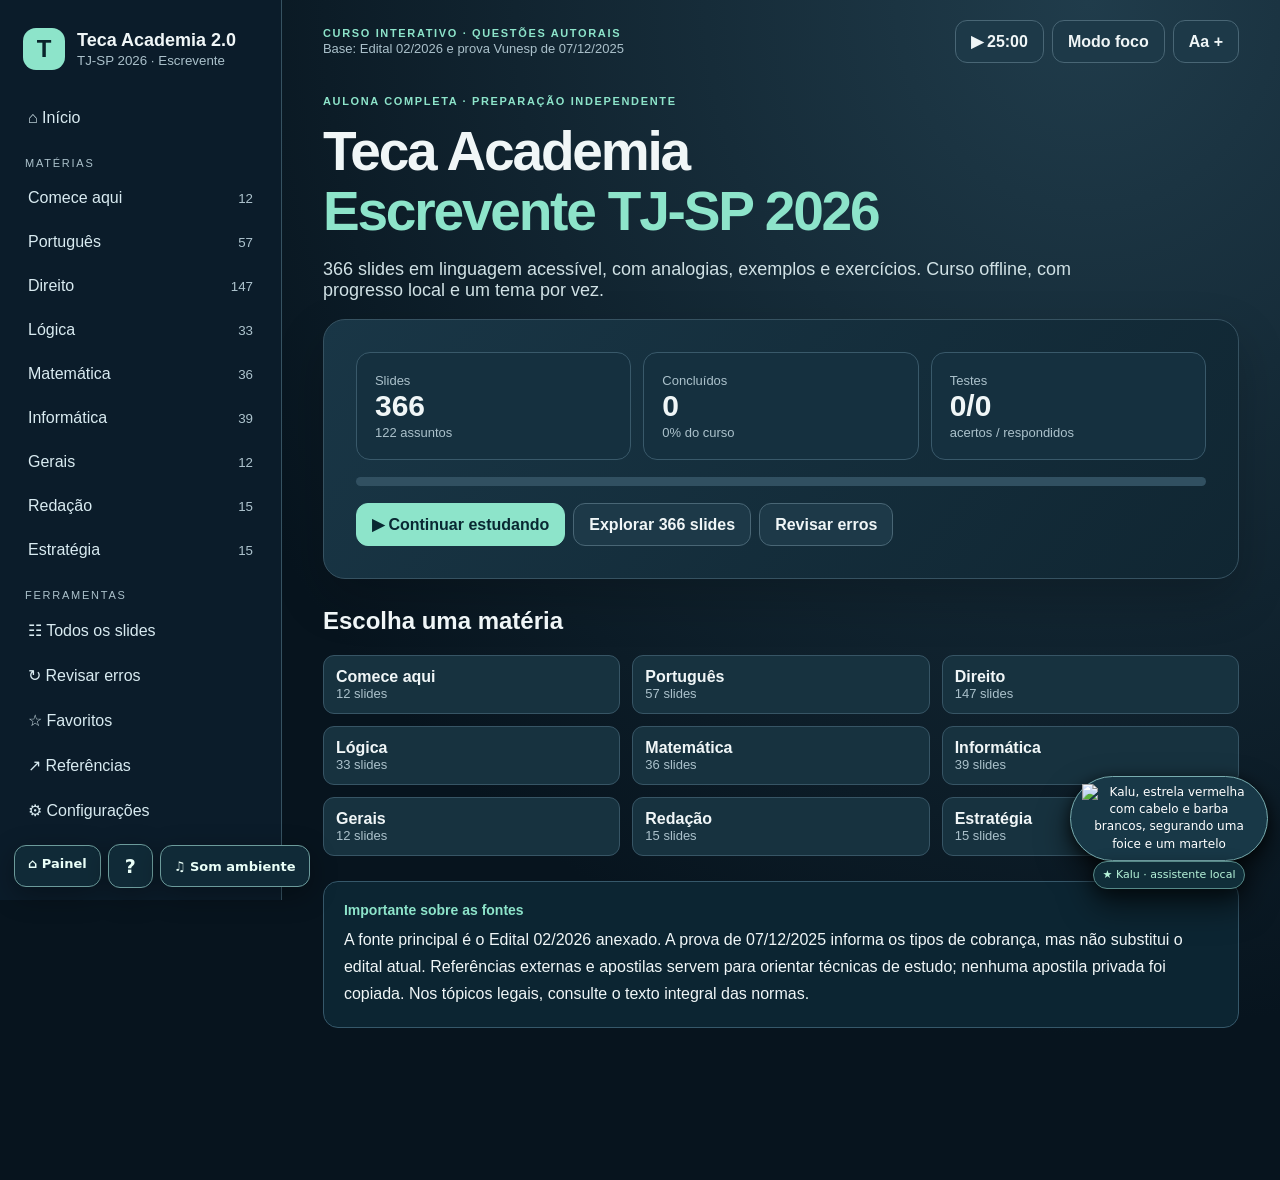
==== commit ebed7b45: "Add files via upload" ====
--- a/aulona.html
+++ b/aulona.html
@@ -1,7 +1,7 @@
 <!DOCTYPE html><html lang="pt-BR"><head><meta charset="utf-8"><meta name="viewport" content="width=device-width,initial-scale=1"><meta name="theme-color" content="#07141e"><title>Teca Academia 2.0 · TJ-SP 2026 · 366 slides</title><style>
 :root{color-scheme:dark;--bg:#07141e;--side:#0e2230;--panel:#112a39;--panel2:#193647;--line:#365261;--ink:#f0f6f7;--muted:#abc1cb;--mint:#8de4ca;--gold:#ffd5a0;--red:#ff9da2}
 *{box-sizing:border-box}html,body{margin:0;min-height:100%;font-family:Inter,Segoe UI,Arial,sans-serif;color:var(--ink);background:radial-gradient(ellipse at 85% 0%,#203c4b 0%,#07141e 62%)}button,input,select,textarea{font:inherit}button{cursor:pointer}a{color:var(--mint)}.shell{display:grid;grid-template-columns:282px minmax(0,1fr);min-height:100vh}.aside{position:sticky;top:0;height:100vh;overflow:auto;background:#0b1c2a;border-right:1px solid var(--line);padding:22px 15px}.brand{display:flex;align-items:center;gap:12px;padding:6px 8px 25px}.brandicon{display:grid;place-items:center;background:var(--mint);width:42px;height:42px;border-radius:13px;color:#09242b;font-weight:900;font-size:24px}.brand strong{display:block;font-size:18px}.brand small{color:var(--muted)}.sectionlabel{letter-spacing:.16em;font-size:11px;text-transform:uppercase;color:var(--muted);padding:16px 10px 6px}.nav{width:100%;display:flex;align-items:center;justify-content:space-between;border-radius:12px;border:1px solid transparent;color:#d9ebf1;background:transparent;text-align:left;padding:11px 12px;margin:2px 0}.nav:hover,.nav.active{background:#1b3b4a;border-color:#456778}.nav small{color:#aec4ce}.primary{background:var(--mint)!important;color:#092832!important;border:1px solid var(--mint)!important}.btn{border:1px solid #496675;color:var(--ink);background:#1d3948;border-radius:12px;padding:11px 15px;font-weight:700}.btn:hover{border-color:var(--mint)}.btn:disabled{opacity:.4;cursor:default}.main{min-width:0;padding:20px clamp(15px,3.2vw,56px) 60px}.top{display:flex;justify-content:space-between;align-items:center;gap:10px;flex-wrap:wrap}.eyebrow{font-size:11px;letter-spacing:.15em;text-transform:uppercase;color:var(--mint);font-weight:800}.muted{color:var(--muted)}.sm{font-size:13px}.tools{display:flex;gap:8px;flex-wrap:wrap}.stage{max-width:1030px;margin:28px auto}.stage h1{font-size:clamp(34px,4.3vw,62px);line-height:1.09;letter-spacing:-.04em;margin:12px 0}.intro{font-size:18px;max-width:760px;color:#d0e1e5}.panel{background:linear-gradient(130deg,#193646,#102632);border:1px solid var(--line);border-radius:22px;padding:clamp(18px,3vw,32px);box-shadow:0 20px 50px #0003}.panel h2{font-size:clamp(24px,3vw,35px);line-height:1.2}.meta{display:flex;gap:9px;flex-wrap:wrap;align-items:center}.tag{background:#244958;border:1px solid #397282;color:#c2f8ea;border-radius:30px;padding:4px 12px;font-size:12px;font-weight:800}.unitcard{display:grid;grid-template-columns:1fr 1fr;gap:14px;margin:16px 0}.well{background:#0c2532;border:1px solid #36586a;border-radius:15px;padding:20px}.well h3{color:var(--mint);font-size:14px;margin:0 0 8px}.well p{margin:0;line-height:1.7}.example{background:#302d2b;border-color:#61574b}.example h3{color:var(--gold)}.warn{background:#30262c;border-color:#754a53}.warn h3{color:var(--red)}.story{font-size:clamp(18px,2.4vw,25px);line-height:1.6;margin:4px 0 8px}.question{font-size:clamp(19px,2.1vw,25px);line-height:1.5;font-weight:700}.choice{display:flex;width:100%;text-align:left;gap:12px;align-items:start;background:#173a49;border:1px solid #406474;border-radius:12px;padding:14px;margin:9px 0;color:var(--ink)}.choice:hover:not(:disabled){border-color:var(--mint)}.choice:disabled{opacity:.9}.choice.correct{border-color:#92f4bf;background:#1c493e}.choice.wrong{border-color:#ff9da2;background:#562e38}.letter{background:#355464;min-width:28px;text-align:center;border-radius:7px;font-weight:900}.feedback{margin-top:18px;padding:16px;border-left:4px solid var(--mint);border-radius:8px;background:#124438}.feedback.bad{background:#4b2d36;border-color:var(--red)}.navfoot{display:flex;justify-content:space-between;gap:10px;flex-wrap:wrap;margin-top:23px}.progress{height:9px;background:#315061;border-radius:10px;overflow:hidden;margin:17px 0}.progress i{display:block;height:100%;background:linear-gradient(90deg,#4cbea8,#b7ead7)}.grid{display:grid;grid-template-columns:repeat(3,minmax(0,1fr));gap:12px}.tile{background:#15303f;padding:18px;border:1px solid #39596a;border-radius:14px}.tile strong{font-size:30px;display:block}.mapgrid{display:grid;grid-template-columns:repeat(2,minmax(0,1fr));gap:9px}.item{color:var(--ink);text-align:left;background:#17323f;border:1px solid #375565;border-radius:11px;padding:12px}.item:hover{border-color:var(--mint)}.search{color:var(--ink);background:#0e2735;border:1px solid #557181;border-radius:12px;padding:11px;min-width:200px;width:min(100%,400px)}.focus .aside{display:none}.focus .shell{grid-template-columns:1fr}.focus .stage{max-width:880px}.note{width:100%;min-height:100px;color:var(--ink);background:#0d2632;border:1px solid #456170;border-radius:12px;padding:12px}.sources li{margin-bottom:12px;line-height:1.55}.sources a{overflow-wrap:anywhere}hr{border:0;border-top:1px solid var(--line);margin:22px 0}@media(max-width:850px){.shell{grid-template-columns:1fr}.aside{position:static;height:auto;display:flex;gap:8px;align-items:center;overflow-x:auto;white-space:nowrap;padding:8px}.brand{padding:2px}.brand strong,.brand small,.sectionlabel,.aside .nav small{display:none}.nav{flex:0 0 auto;width:auto}.main{padding:18px}.unitcard{grid-template-columns:1fr}.grid{grid-template-columns:repeat(2,1fr)}}@media(max-width:530px){.grid,.mapgrid{grid-template-columns:1fr}.stage h1{font-size:34px}.stage{margin:22px auto}.btn{padding:10px}}
-</style><link rel="stylesheet" href="shared.css"></head><body data-teca-audio="true"><div class="shell"><aside class="aside"><div class="brand"><span class="brandicon">T</span><div><strong>Teca Academia 2.0</strong><small>TJ-SP 2026 · Escrevente</small></div></div><button class="nav" onclick="home()">⌂ Início</button><div class="sectionlabel">Matérias</div><div id="nav"></div><div class="sectionlabel">Ferramentas</div><button class="nav" onclick="viewMap()">☷ Todos os slides</button><button class="nav" onclick="viewErrors()">↻ Revisar erros</button><button class="nav" onclick="viewFavorites()">☆ Favoritos</button><button class="nav" onclick="viewSources()">↗ Referências</button><button class="nav" onclick="viewSettings()">⚙ Configurações</button></aside><main class="main"><header class="top"><div><div class="eyebrow">Curso interativo · Questões autorais</div><span class="muted sm">Base: Edital 02/2026 e prova Vunesp de 07/12/2025</span></div><div class="tools"><button class="btn" id="timer" onclick="timerToggle()">▶ 25:00</button><button class="btn" id="focusbtn" onclick="toggleFocus()">Modo foco</button><button class="btn" onclick="resize()">Aa +</button></div></header><div id="content"></div></main></div><script>
+</style><link rel="stylesheet" href="shared.css"><link rel="stylesheet" href="kalu.css"></head><body data-teca-audio="true"><div class="shell"><aside class="aside"><div class="brand"><span class="brandicon">T</span><div><strong>Teca Academia 2.0</strong><small>TJ-SP 2026 · Escrevente</small></div></div><button class="nav" onclick="home()">⌂ Início</button><div class="sectionlabel">Matérias</div><div id="nav"></div><div class="sectionlabel">Ferramentas</div><button class="nav" onclick="viewMap()">☷ Todos os slides</button><button class="nav" onclick="viewErrors()">↻ Revisar erros</button><button class="nav" onclick="viewFavorites()">☆ Favoritos</button><button class="nav" onclick="viewSources()">↗ Referências</button><button class="nav" onclick="viewSettings()">⚙ Configurações</button></aside><main class="main"><header class="top"><div><div class="eyebrow">Curso interativo · Questões autorais</div><span class="muted sm">Base: Edital 02/2026 e prova Vunesp de 07/12/2025</span></div><div class="tools"><button class="btn" id="timer" onclick="timerToggle()">▶ 25:00</button><button class="btn" id="focusbtn" onclick="toggleFocus()">Modo foco</button><button class="btn" onclick="resize()">Aa +</button></div></header><div id="content"></div></main></div><script>
 const SLIDES=[{"cat":"Comece aqui","title":"Como usar esta aulona · 1/3 Entenda","idea":"Imagine uma viagem: o edital é o mapa; cada aula é uma parada; os exercícios são placas que mostram se você pegou o caminho.","explain":"Faça um slide por vez. Leia a explicação, tente prever o exemplo e responda à pergunta SEM olhar ajuda. Marque como estudado e anote sua dúvida. A resposta aparece somente quando você escolher uma alternativa. O histórico fica salvo no seu navegador.","example":"Rotina sugerida: 20 minutos de aula + 5 de descanso + 10 de questões. No fim, revise os erros.","pitfall":"Não confunda estudar muito tempo com aprender. Recordar sem consultar costuma ensinar mais do que reler dez vezes.","question":"Qual forma mais ajuda a verificar aprendizagem?","options":["Só reler tudo","Tentar responder sem consultar e revisar os erros","Pular as perguntas","Decorar apenas as letras"],"answer":1,"why":"Recuperar a informação da memória e corrigir erros cria uma prática ativa.","law":"","unit":0,"phase":0,"chapter":"Como usar esta aulona","id":"0-0","stageTitle":"Primeiro, a ideia","body":"Imagine uma viagem: o edital é o mapa; cada aula é uma parada; os exercícios são placas que mostram se você pegou o caminho.","detail":"Faça um slide por vez. Leia a explicação, tente prever o exemplo e responda à pergunta SEM olhar ajuda. Marque como estudado e anote sua dúvida. A resposta aparece somente quando você escolher uma alternativa. O histórico fica salvo no seu navegador.","activity":"Experimente explicar a regra em uma frase, antes de avançar."},{"cat":"Comece aqui","title":"Como usar esta aulona · 2/3 Na prática","idea":"Imagine uma viagem: o edital é o mapa; cada aula é uma parada; os exercícios são placas que mostram se você pegou o caminho.","explain":"Faça um slide por vez. Leia a explicação, tente prever o exemplo e responda à pergunta SEM olhar ajuda. Marque como estudado e anote sua dúvida. A resposta aparece somente quando você escolher uma alternativa. O histórico fica salvo no seu navegador.","example":"Rotina sugerida: 20 minutos de aula + 5 de descanso + 10 de questões. No fim, revise os erros.","pitfall":"Não confunda estudar muito tempo com aprender. Recordar sem consultar costuma ensinar mais do que reler dez vezes.","question":"Qual forma mais ajuda a verificar aprendizagem?","options":["Só reler tudo","Tentar responder sem consultar e revisar os erros","Pular as perguntas","Decorar apenas as letras"],"answer":1,"why":"Recuperar a informação da memória e corrigir erros cria uma prática ativa.","law":"","unit":0,"phase":1,"chapter":"Como usar esta aulona","id":"0-1","stageTitle":"Exemplo explicado","body":"Rotina sugerida: 20 minutos de aula + 5 de descanso + 10 de questões. No fim, revise os erros.","detail":"Faça um slide por vez. Leia a explicação, tente prever o exemplo e responda à pergunta SEM olhar ajuda. Marque como estudado e anote sua dúvida. A resposta aparece somente quando você escolher uma alternativa. O histórico fica salvo no seu navegador.","activity":"Pergunta mental: por que o exemplo funciona? Revele a pegadinha quando estiver pronto."},{"cat":"Comece aqui","title":"Como usar esta aulona · 3/3 Teste","idea":"Imagine uma viagem: o edital é o mapa; cada aula é uma parada; os exercícios são placas que mostram se você pegou o caminho.","explain":"Faça um slide por vez. Leia a explicação, tente prever o exemplo e responda à pergunta SEM olhar ajuda. Marque como estudado e anote sua dúvida. A resposta aparece somente quando você escolher uma alternativa. O histórico fica salvo no seu navegador.","example":"Rotina sugerida: 20 minutos de aula + 5 de descanso + 10 de questões. No fim, revise os erros.","pitfall":"Não confunda estudar muito tempo com aprender. Recordar sem consultar costuma ensinar mais do que reler dez vezes.","question":"Qual forma mais ajuda a verificar aprendizagem?","options":["Só reler tudo","Tentar responder sem consultar e revisar os erros","Pular as perguntas","Decorar apenas as letras"],"answer":1,"why":"Recuperar a informação da memória e corrigir erros cria uma prática ativa.","law":"","unit":0,"phase":2,"chapter":"Como usar esta aulona","id":"0-2","stageTitle":"Agora você decide","body":"Qual forma mais ajuda a verificar aprendizagem?","detail":"Recuperar a informação da memória e corrigir erros cria uma prática ativa.","activity":"Responda antes de ver a justificativa."},{"cat":"Comece aqui","title":"O desenho da prova de 2026 · 1/3 Entenda","idea":"Pense em três caixas: Português, Direito e Conhecimentos Gerais. Cada uma tem um peso na sua preparação.","explain":"Serão 70 itens de múltipla escolha: 16 de Português, 30 de Direito e 24 de Conhecimentos Gerais (4 Atualidades/PcD, 4 Matemática, 9 Informática e 7 Raciocínio Lógico). Há também redação. Todas as objetivas valem o mesmo.","example":"30 das 70 questões são de Direito: mais de 4 em cada 10. Portanto, Direito tem prioridade quantitativa.","pitfall":"A prova de 2025 teve distribuição levemente diferente em Matemática e Lógica. Para a sua prova, vale a lista de 2026.","question":"Qual disciplina tem o maior número de questões em 2026?","options":["Matemática","Direito","Informática","Português"],"answer":1,"why":"O edital de 2026 prevê 30 questões de Direito.","law":"Edital 02/2026, Anexo VIII","unit":1,"phase":0,"chapter":"O desenho da prova de 2026","id":"1-0","stageTitle":"Primeiro, a ideia","body":"Pense em três caixas: Português, Direito e Conhecimentos Gerais. Cada uma tem um peso na sua preparação.","detail":"Serão 70 itens de múltipla escolha: 16 de Português, 30 de Direito e 24 de Conhecimentos Gerais (4 Atualidades/PcD, 4 Matemática, 9 Informática e 7 Raciocínio Lógico). Há também redação. Todas as objetivas valem o mesmo.","activity":"Experimente explicar a regra em uma frase, antes de avançar."},{"cat":"Comece aqui","title":"O desenho da prova de 2026 · 2/3 Na prática","idea":"Pense em três caixas: Português, Direito e Conhecimentos Gerais. Cada uma tem um peso na sua preparação.","explain":"Serão 70 itens de múltipla escolha: 16 de Português, 30 de Direito e 24 de Conhecimentos Gerais (4 Atualidades/PcD, 4 Matemática, 9 Informática e 7 Raciocínio Lógico). Há também redação. Todas as objetivas valem o mesmo.","example":"30 das 70 questões são de Direito: mais de 4 em cada 10. Portanto, Direito tem prioridade quantitativa.","pitfall":"A prova de 2025 teve distribuição levemente diferente em Matemática e Lógica. Para a sua prova, vale a lista de 2026.","question":"Qual disciplina tem o maior número de questões em 2026?","options":["Matemática","Direito","Informática","Português"],"answer":1,"why":"O edital de 2026 prevê 30 questões de Direito.","law":"Edital 02/2026, Anexo VIII","unit":1,"phase":1,"chapter":"O desenho da prova de 2026","id":"1-1","stageTitle":"Exemplo explicado","body":"30 das 70 questões são de Direito: mais de 4 em cada 10. Portanto, Direito tem prioridade quantitativa.","detail":"Serão 70 itens de múltipla escolha: 16 de Português, 30 de Direito e 24 de Conhecimentos Gerais (4 Atualidades/PcD, 4 Matemática, 9 Informática e 7 Raciocínio Lógico). Há também redação. Todas as objetivas valem o mesmo.","activity":"Pergunta mental: por que o exemplo funciona? Revele a pegadinha quando estiver pronto."},{"cat":"Comece aqui","title":"O desenho da prova de 2026 · 3/3 Teste","idea":"Pense em três caixas: Português, Direito e Conhecimentos Gerais. Cada uma tem um peso na sua preparação.","explain":"Serão 70 itens de múltipla escolha: 16 de Português, 30 de Direito e 24 de Conhecimentos Gerais (4 Atualidades/PcD, 4 Matemática, 9 Informática e 7 Raciocínio Lógico). Há também redação. Todas as objetivas valem o mesmo.","example":"30 das 70 questões são de Direito: mais de 4 em cada 10. Portanto, Direito tem prioridade quantitativa.","pitfall":"A prova de 2025 teve distribuição levemente diferente em Matemática e Lógica. Para a sua prova, vale a lista de 2026.","question":"Qual disciplina tem o maior número de questões em 2026?","options":["Matemática","Direito","Informática","Português"],"answer":1,"why":"O edital de 2026 prevê 30 questões de Direito.","law":"Edital 02/2026, Anexo VIII","unit":1,"phase":2,"chapter":"O desenho da prova de 2026","id":"1-2","stageTitle":"Agora você decide","body":"Qual disciplina tem o maior número de questões em 2026?","detail":"O edital de 2026 prevê 30 questões de Direito.","activity":"Responda antes de ver a justificativa."},{"cat":"Comece aqui","title":"Como funciona a eliminação · 1/3 Entenda","idea":"É como passar por três portões: precisa ter nota total suficiente E não reprovar nas caixas eliminatórias.","explain":"Na objetiva: pelo menos 50% de Português (8/16), pelo menos 50% de Direito (15/30) e nota geral mínima 5/10 (35/70). Conhecimentos Gerais é classificatório. Além disso, a redação só é corrigida para os mais bem classificados no limite previsto por circunscrição.","example":"Você acerta 45 itens, mas apenas 7 de Português: NÃO fica habilitado, apesar da nota total.","pitfall":"Nota mínima não é sinônimo de nomeação; o concurso é cadastro de reserva.","question":"Com 40 acertos totais, 7 em Português e 20 em Direito, passa na objetiva?","options":["Sim","Não, falhou Português","Não, faltou nota geral","Não, faltou Direito"],"answer":1,"why":"É necessário acertar ao menos 8/16 em Português.","law":"Edital 02/2026, Capítulos X e XI","unit":2,"phase":0,"chapter":"Como funciona a eliminação","id":"2-0","stageTitle":"Primeiro, a ideia","body":"É como passar por três portões: precisa ter nota total suficiente E não reprovar nas caixas eliminatórias.","detail":"Na objetiva: pelo menos 50% de Português (8/16), pelo menos 50% de Direito (15/30) e nota geral mínima 5/10 (35/70). Conhecimentos Gerais é classificatório. Além disso, a redação só é corrigida para os mais bem classificados no limite previsto por circunscrição.","activity":"Experimente explicar a regra em uma frase, antes de avançar."},{"cat":"Comece aqui","title":"Como funciona a eliminação · 2/3 Na prática","idea":"É como passar por três portões: precisa ter nota total suficiente E não reprovar nas caixas eliminatórias.","explain":"Na objetiva: pelo menos 50% de Português (8/16), pelo menos 50% de Direito (15/30) e nota geral mínima 5/10 (35/70). Conhecimentos Gerais é classificatório. Além disso, a redação só é corrigida para os mais bem classificados no limite previsto por circunscrição.","example":"Você acerta 45 itens, mas apenas 7 de Português: NÃO fica habilitado, apesar da nota total.","pitfall":"Nota mínima não é sinônimo de nomeação; o concurso é cadastro de reserva.","question":"Com 40 acertos totais, 7 em Português e 20 em Direito, passa na objetiva?","options":["Sim","Não, falhou Português","Não, faltou nota geral","Não, faltou Direito"],"answer":1,"why":"É necessário acertar ao menos 8/16 em Português.","law":"Edital 02/2026, Capítulos X e XI","unit":2,"phase":1,"chapter":"Como funciona a eliminação","id":"2-1","stageTitle":"Exemplo explicado","body":"Você acerta 45 itens, mas apenas 7 de Português: NÃO fica habilitado, apesar da nota total.","detail":"Na objetiva: pelo menos 50% de Português (8/16), pelo menos 50% de Direito (15/30) e nota geral mínima 5/10 (35/70). Conhecimentos Gerais é classificatório. Além disso, a redação só é corrigida para os mais bem classificados no limite previsto por circunscrição.","activity":"Pergunta mental: por que o exemplo funciona? Revele a pegadinha quando estiver pronto."},{"cat":"Comece aqui","title":"Como funciona a eliminação · 3/3 Teste","idea":"É como passar por três portões: precisa ter nota total suficiente E não reprovar nas caixas eliminatórias.","explain":"Na objetiva: pelo menos 50% de Português (8/16), pelo menos 50% de Direito (15/30) e nota geral mínima 5/10 (35/70). Conhecimentos Gerais é classificatório. Além disso, a redação só é corrigida para os mais bem classificados no limite previsto por circunscrição.","example":"Você acerta 45 itens, mas apenas 7 de Português: NÃO fica habilitado, apesar da nota total.","pitfall":"Nota mínima não é sinônimo de nomeação; o concurso é cadastro de reserva.","question":"Com 40 acertos totais, 7 em Português e 20 em Direito, passa na objetiva?","options":["Sim","Não, falhou Português","Não, faltou nota geral","Não, faltou Direito"],"answer":1,"why":"É necessário acertar ao menos 8/16 em Português.","law":"Edital 02/2026, Capítulos X e XI","unit":2,"phase":2,"chapter":"Como funciona a eliminação","id":"2-2","stageTitle":"Agora você decide","body":"Com 40 acertos totais, 7 em Português e 20 em Direito, passa na objetiva?","detail":"É necessário acertar ao menos 8/16 em Português.","activity":"Responda antes de ver a justificativa."},{"cat":"Comece aqui","title":"O que a prova anterior ensina · 1/3 Entenda","idea":"A prova de 2025 é um retrovisor, não uma bola de cristal.","explain":"A prova de 07/12/2025 cobrou interpretação, gramática, crimes contra a administração pública, atos processuais, direitos fundamentais, normas internas, Excel/Word, lógica e atualidades. Isso mostra o estilo de aplicação da Vunesp. O edital novo é o filtro final.","example":"Quando uma prova antiga faz pergunta sobre um processo, procure a regra na lei e entenda como ela vira uma situação concreta.","pitfall":"Não memorize somente as letras do gabarito de 2025. A questão de 2026 será outra.","question":"O que manda se a prova anterior e o edital atual divergirem?","options":["A prova antiga","O edital de 2026","O gabarito antigo","Palpite de redes sociais"],"answer":1,"why":"O edital vigente define o conteúdo e as regras.","law":"Prova Vunesp TJ-SP 07/12/2025; Edital 02/2026","unit":3,"phase":0,"chapter":"O que a prova anterior ensina","id":"3-0","stageTitle":"Primeiro, a ideia","body":"A prova de 2025 é um retrovisor, não uma bola de cristal.","detail":"A prova de 07/12/2025 cobrou interpretação, gramática, crimes contra a administração pública, atos processuais, direitos fundamentais, normas internas, Excel/Word, lógica e atualidades. Isso mostra o estilo de aplicação da Vunesp. O edital novo é o filtro final.","activity":"Experimente explicar a regra em uma frase, antes de avançar."},{"cat":"Comece aqui","title":"O que a prova anterior ensina · 2/3 Na prática","idea":"A prova de 2025 é um retrovisor, não uma bola de cristal.","explain":"A prova de 07/12/2025 cobrou interpretação, gramática, crimes contra a administração pública, atos processuais, direitos fundamentais, normas internas, Excel/Word, lógica e atualidades. Isso mostra o estilo de aplicação da Vunesp. O edital novo é o filtro final.","example":"Quando uma prova antiga faz pergunta sobre um processo, procure a regra na lei e entenda como ela vira uma situação concreta.","pitfall":"Não memorize somente as letras do gabarito de 2025. A questão de 2026 será outra.","question":"O que manda se a prova anterior e o edital atual divergirem?","options":["A prova antiga","O edital de 2026","O gabarito antigo","Palpite de redes sociais"],"answer":1,"why":"O edital vigente define o conteúdo e as regras.","law":"Prova Vunesp TJ-SP 07/12/2025; Edital 02/2026","unit":3,"phase":1,"chapter":"O que a prova anterior ensina","id":"3-1","stageTitle":"Exemplo explicado","body":"Quando uma prova antiga faz pergunta sobre um processo, procure a regra na lei e entenda como ela vira uma situação concreta.","detail":"A prova de 07/12/2025 cobrou interpretação, gramática, crimes contra a administração pública, atos processuais, direitos fundamentais, normas internas, Excel/Word, lógica e atualidades. Isso mostra o estilo de aplicação da Vunesp. O edital novo é o filtro final.","activity":"Pergunta mental: por que o exemplo funciona? Revele a pegadinha quando estiver pronto."},{"cat":"Comece aqui","title":"O que a prova anterior ensina · 3/3 Teste","idea":"A prova de 2025 é um retrovisor, não uma bola de cristal.","explain":"A prova de 07/12/2025 cobrou interpretação, gramática, crimes contra a administração pública, atos processuais, direitos fundamentais, normas internas, Excel/Word, lógica e atualidades. Isso mostra o estilo de aplicação da Vunesp. O edital novo é o filtro final.","example":"Quando uma prova antiga faz pergunta sobre um processo, procure a regra na lei e entenda como ela vira uma situação concreta.","pitfall":"Não memorize somente as letras do gabarito de 2025. A questão de 2026 será outra.","question":"O que manda se a prova anterior e o edital atual divergirem?","options":["A prova antiga","O edital de 2026","O gabarito antigo","Palpite de redes sociais"],"answer":1,"why":"O edital vigente define o conteúdo e as regras.","law":"Prova Vunesp TJ-SP 07/12/2025; Edital 02/2026","unit":3,"phase":2,"chapter":"O que a prova anterior ensina","id":"3-2","stageTitle":"Agora você decide","body":"O que manda se a prova anterior e o edital atual divergirem?","detail":"O edital vigente define o conteúdo e as regras.","activity":"Responda antes de ver a justificativa."},{"cat":"Português","title":"Interpretação: o texto diz ou você imagina? · 1/3 Entenda","idea":"Um texto é uma fotografia: responda ao que aparece nela, não ao que gostaria que aparecesse.","explain":"Leia a pergunta antes do texto. Separe fatos expressos (estão escritos) e inferências (conclusões autorizadas pelas pistas). Em questões de Vunesp, desconfie de “sempre”, “nunca”, “somente” quando o texto diz algo mais moderado.","example":"Texto: “Alguns servidores trabalham remotamente.” É correto dizer que pelo menos alguns trabalham remotamente; não é correto dizer que todos trabalham assim.","pitfall":"Não confunda opinião pessoal com interpretação textual.","question":"De “Muitos cidadãos usam o serviço digital”, conclui-se que:","options":["Todos usam","Ninguém usa","Uma parcela usa","É obrigatório usar"],"answer":2,"why":"“Muitos” indica uma parcela, não a totalidade.","law":"","unit":4,"phase":0,"chapter":"Interpretação: o texto diz ou você imagina?","id":"4-0","stageTitle":"Primeiro, a ideia","body":"Um texto é uma fotografia: responda ao que aparece nela, não ao que gostaria que aparecesse.","detail":"Leia a pergunta antes do texto. Separe fatos expressos (estão escritos) e inferências (conclusões autorizadas pelas pistas). Em questões de Vunesp, desconfie de “sempre”, “nunca”, “somente” quando o texto diz algo mais moderado.","activity":"Experimente explicar a regra em uma frase, antes de avançar."},{"cat":"Português","title":"Interpretação: o texto diz ou você imagina? · 2/3 Na prática","idea":"Um texto é uma fotografia: responda ao que aparece nela, não ao que gostaria que aparecesse.","explain":"Leia a pergunta antes do texto. Separe fatos expressos (estão escritos) e inferências (conclusões autorizadas pelas pistas). Em questões de Vunesp, desconfie de “sempre”, “nunca”, “somente” quando o texto diz algo mais moderado.","example":"Texto: “Alguns servidores trabalham remotamente.” É correto dizer que pelo menos alguns trabalham remotamente; não é correto dizer que todos trabalham assim.","pitfall":"Não confunda opinião pessoal com interpretação textual.","question":"De “Muitos cidadãos usam o serviço digital”, conclui-se que:","options":["Todos usam","Ninguém usa","Uma parcela usa","É obrigatório usar"],"answer":2,"why":"“Muitos” indica uma parcela, não a totalidade.","law":"","unit":4,"phase":1,"chapter":"Interpretação: o texto diz ou você imagina?","id":"4-1","stageTitle":"Exemplo explicado","body":"Texto: “Alguns servidores trabalham remotamente.” É correto dizer que pelo menos alguns trabalham remotamente; não é correto dizer que todos trabalham assim.","detail":"Leia a pergunta antes do texto. Separe fatos expressos (estão escritos) e inferências (conclusões autorizadas pelas pistas). Em questões de Vunesp, desconfie de “sempre”, “nunca”, “somente” quando o texto diz algo mais moderado.","activity":"Pergunta mental: por que o exemplo funciona? Revele a pegadinha quando estiver pronto."},{"cat":"Português","title":"Interpretação: o texto diz ou você imagina? · 3/3 Teste","idea":"Um texto é uma fotografia: responda ao que aparece nela, não ao que gostaria que aparecesse.","explain":"Leia a pergunta antes do texto. Separe fatos expressos (estão escritos) e inferências (conclusões autorizadas pelas pistas). Em questões de Vunesp, desconfie de “sempre”, “nunca”, “somente” quando o texto diz algo mais moderado.","example":"Texto: “Alguns servidores trabalham remotamente.” É correto dizer que pelo menos alguns trabalham remotamente; não é correto dizer que todos trabalham assim.","pitfall":"Não confunda opinião pessoal com interpretação textual.","question":"De “Muitos cidadãos usam o serviço digital”, conclui-se que:","options":["Todos usam","Ninguém usa","Uma parcela usa","É obrigatório usar"],"answer":2,"why":"“Muitos” indica uma parcela, não a totalidade.","law":"","unit":4,"phase":2,"chapter":"Interpretação: o texto diz ou você imagina?","id":"4-2","stageTitle":"Agora você decide","body":"De “Muitos cidadãos usam o serviço digital”, conclui-se que:","detail":"“Muitos” indica uma parcela, não a totalidade.","activity":"Responda antes de ver a justificativa."},{"cat":"Português","title":"Tema, tese e argumento · 1/3 Entenda","idea":"Tema é o assunto da conversa; tese é o que alguém defende; argumento é a razão usada.","explain":"Se o texto fala de trabalho remoto, esse é o tema. Se o autor diz “trabalho remoto melhora a produtividade”, essa é a tese. Um dado de redução de tempo de transporte usado para justificar a ideia é um argumento.","example":"Tema: transporte urbano. Tese: ônibus mais frequentes reduzem espera. Argumento: intervalos menores entre viagens.","pitfall":"Uma frase sobre o tema pode não revelar a opinião do autor.","question":"Qual trecho é uma tese?","options":["“Mobilidade urbana.”","“As cidades têm ruas.”","“Deveríamos ampliar o transporte coletivo.”","“Ônibus e metrô.”"],"answer":2,"why":"A tese sustenta uma posição que pode ser defendida.","law":"","unit":5,"phase":0,"chapter":"Tema, tese e argumento","id":"5-0","stageTitle":"Primeiro, a ideia","body":"Tema é o assunto da conversa; tese é o que alguém defende; argumento é a razão usada.","detail":"Se o texto fala de trabalho remoto, esse é o tema. Se o autor diz “trabalho remoto melhora a produtividade”, essa é a tese. Um dado de redução de tempo de transporte usado para justificar a ideia é um argumento.","activity":"Experimente explicar a regra em uma frase, antes de avançar."},{"cat":"Português","title":"Tema, tese e argumento · 2/3 Na prática","idea":"Tema é o assunto da conversa; tese é o que alguém defende; argumento é a razão usada.","explain":"Se o texto fala de trabalho remoto, esse é o tema. Se o autor diz “trabalho remoto melhora a produtividade”, essa é a tese. Um dado de redução de tempo de transporte usado para justificar a ideia é um argumento.","example":"Tema: transporte urbano. Tese: ônibus mais frequentes reduzem espera. Argumento: intervalos menores entre viagens.","pitfall":"Uma frase sobre o tema pode não revelar a opinião do autor.","question":"Qual trecho é uma tese?","options":["“Mobilidade urbana.”","“As cidades têm ruas.”","“Deveríamos ampliar o transporte coletivo.”","“Ônibus e metrô.”"],"answer":2,"why":"A tese sustenta uma posição que pode ser defendida.","law":"","unit":5,"phase":1,"chapter":"Tema, tese e argumento","id":"5-1","stageTitle":"Exemplo explicado","body":"Tema: transporte urbano. Tese: ônibus mais frequentes reduzem espera. Argumento: intervalos menores entre viagens.","detail":"Se o texto fala de trabalho remoto, esse é o tema. Se o autor diz “trabalho remoto melhora a produtividade”, essa é a tese. Um dado de redução de tempo de transporte usado para justificar a ideia é um argumento.","activity":"Pergunta mental: por que o exemplo funciona? Revele a pegadinha quando estiver pronto."},{"cat":"Português","title":"Tema, tese e argumento · 3/3 Teste","idea":"Tema é o assunto da conversa; tese é o que alguém defende; argumento é a razão usada.","explain":"Se o texto fala de trabalho remoto, esse é o tema. Se o autor diz “trabalho remoto melhora a produtividade”, essa é a tese. Um dado de redução de tempo de transporte usado para justificar a ideia é um argumento.","example":"Tema: transporte urbano. Tese: ônibus mais frequentes reduzem espera. Argumento: intervalos menores entre viagens.","pitfall":"Uma frase sobre o tema pode não revelar a opinião do autor.","question":"Qual trecho é uma tese?","options":["“Mobilidade urbana.”","“As cidades têm ruas.”","“Deveríamos ampliar o transporte coletivo.”","“Ônibus e metrô.”"],"answer":2,"why":"A tese sustenta uma posição que pode ser defendida.","law":"","unit":5,"phase":2,"chapter":"Tema, tese e argumento","id":"5-2","stageTitle":"Agora você decide","body":"Qual trecho é uma tese?","detail":"A tese sustenta uma posição que pode ser defendida.","activity":"Responda antes de ver a justificativa."},{"cat":"Português","title":"Conectivos: as pontes do pensamento · 1/3 Entenda","idea":"Conectivos são plaquinhas na estrada: “mas” faz curva; “porque” explica motivo.","explain":"Causa: porque, visto que. Consequência: portanto, por isso. Oposição: porém, contudo. Concessão: embora, ainda que. Condição: se, caso. Finalidade: para que. Essas relações aparecem tanto em interpretação quanto em gramática.","example":"“Embora chovesse, compareceu”: algo poderia dificultar a ida, mas não impediu.","pitfall":"“Embora” não é sinônimo de “porque”.","question":"“Embora estivesse cansada, estudou.” Expressa:","options":["Causa","Concessão","Finalidade","Tempo"],"answer":1,"why":"Há uma dificuldade admitida, sem impedir a ação.","law":"","unit":6,"phase":0,"chapter":"Conectivos: as pontes do pensamento","id":"6-0","stageTitle":"Primeiro, a ideia","body":"Conectivos são plaquinhas na estrada: “mas” faz curva; “porque” explica motivo.","detail":"Causa: porque, visto que. Consequência: portanto, por isso. Oposição: porém, contudo. Concessão: embora, ainda que. Condição: se, caso. Finalidade: para que. Essas relações aparecem tanto em interpretação quanto em gramática.","activity":"Experimente explicar a regra em uma frase, antes de avançar."},{"cat":"Português","title":"Conectivos: as pontes do pensamento · 2/3 Na prática","idea":"Conectivos são plaquinhas na estrada: “mas” faz curva; “porque” explica motivo.","explain":"Causa: porque, visto que. Consequência: portanto, por isso. Oposição: porém, contudo. Concessão: embora, ainda que. Condição: se, caso. Finalidade: para que. Essas relações aparecem tanto em interpretação quanto em gramática.","example":"“Embora chovesse, compareceu”: algo poderia dificultar a ida, mas não impediu.","pitfall":"“Embora” não é sinônimo de “porque”.","question":"“Embora estivesse cansada, estudou.” Expressa:","options":["Causa","Concessão","Finalidade","Tempo"],"answer":1,"why":"Há uma dificuldade admitida, sem impedir a ação.","law":"","unit":6,"phase":1,"chapter":"Conectivos: as pontes do pensamento","id":"6-1","stageTitle":"Exemplo explicado","body":"“Embora chovesse, compareceu”: algo poderia dificultar a ida, mas não impediu.","detail":"Causa: porque, visto que. Consequência: portanto, por isso. Oposição: porém, contudo. Concessão: embora, ainda que. Condição: se, caso. Finalidade: para que. Essas relações aparecem tanto em interpretação quanto em gramática.","activity":"Pergunta mental: por que o exemplo funciona? Revele a pegadinha quando estiver pronto."},{"cat":"Português","title":"Conectivos: as pontes do pensamento · 3/3 Teste","idea":"Conectivos são plaquinhas na estrada: “mas” faz curva; “porque” explica motivo.","explain":"Causa: porque, visto que. Consequência: portanto, por isso. Oposição: porém, contudo. Concessão: embora, ainda que. Condição: se, caso. Finalidade: para que. Essas relações aparecem tanto em interpretação quanto em gramática.","example":"“Embora chovesse, compareceu”: algo poderia dificultar a ida, mas não impediu.","pitfall":"“Embora” não é sinônimo de “porque”.","question":"“Embora estivesse cansada, estudou.” Expressa:","options":["Causa","Concessão","Finalidade","Tempo"],"answer":1,"why":"Há uma dificuldade admitida, sem impedir a ação.","law":"","unit":6,"phase":2,"chapter":"Conectivos: as pontes do pensamento","id":"6-2","stageTitle":"Agora você decide","body":"“Embora estivesse cansada, estudou.” Expressa:","detail":"Há uma dificuldade admitida, sem impedir a ação.","activity":"Responda antes de ver a justificativa."},{"cat":"Português","title":"Coesão: quem é “ele”? · 1/3 Entenda","idea":"Coesão é o barbante que prende frases e referências.","explain":"Pronomes e expressões substituem ideias anteriores: “Maria entregou o documento. Ela o assinou.” Ela = Maria; o = documento. Às vezes, “isso” retoma uma oração inteira. Volte ao trecho anterior e confira a concordância e o sentido.","example":"“O processo foi suspenso. Isso surpreendeu a equipe.” “Isso” retoma o fato de a suspensão ocorrer.","pitfall":"O antecedente nem sempre é o substantivo mais próximo: contexto importa.","question":"Em “Ana revisou o texto e o enviou”, “o” retoma:","options":["Ana","Texto","Revisão","Envio"],"answer":1,"why":"O pronome substitui “texto”.","law":"","unit":7,"phase":0,"chapter":"Coesão: quem é “ele”?","id":"7-0","stageTitle":"Primeiro, a ideia","body":"Coesão é o barbante que prende frases e referências.","detail":"Pronomes e expressões substituem ideias anteriores: “Maria entregou o documento. Ela o assinou.” Ela = Maria; o = documento. Às vezes, “isso” retoma uma oração inteira. Volte ao trecho anterior e confira a concordância e o sentido.","activity":"Experimente explicar a regra em uma frase, antes de avançar."},{"cat":"Português","title":"Coesão: quem é “ele”? · 2/3 Na prática","idea":"Coesão é o barbante que prende frases e referências.","explain":"Pronomes e expressões substituem ideias anteriores: “Maria entregou o documento. Ela o assinou.” Ela = Maria; o = documento. Às vezes, “isso” retoma uma oração inteira. Volte ao trecho anterior e confira a concordância e o sentido.","example":"“O processo foi suspenso. Isso surpreendeu a equipe.” “Isso” retoma o fato de a suspensão ocorrer.","pitfall":"O antecedente nem sempre é o substantivo mais próximo: contexto importa.","question":"Em “Ana revisou o texto e o enviou”, “o” retoma:","options":["Ana","Texto","Revisão","Envio"],"answer":1,"why":"O pronome substitui “texto”.","law":"","unit":7,"phase":1,"chapter":"Coesão: quem é “ele”?","id":"7-1","stageTitle":"Exemplo explicado","body":"“O processo foi suspenso. Isso surpreendeu a equipe.” “Isso” retoma o fato de a suspensão ocorrer.","detail":"Pronomes e expressões substituem ideias anteriores: “Maria entregou o documento. Ela o assinou.” Ela = Maria; o = documento. Às vezes, “isso” retoma uma oração inteira. Volte ao trecho anterior e confira a concordância e o sentido.","activity":"Pergunta mental: por que o exemplo funciona? Revele a pegadinha quando estiver pronto."},{"cat":"Português","title":"Coesão: quem é “ele”? · 3/3 Teste","idea":"Coesão é o barbante que prende frases e referências.","explain":"Pronomes e expressões substituem ideias anteriores: “Maria entregou o documento. Ela o assinou.” Ela = Maria; o = documento. Às vezes, “isso” retoma uma oração inteira. Volte ao trecho anterior e confira a concordância e o sentido.","example":"“O processo foi suspenso. Isso surpreendeu a equipe.” “Isso” retoma o fato de a suspensão ocorrer.","pitfall":"O antecedente nem sempre é o substantivo mais próximo: contexto importa.","question":"Em “Ana revisou o texto e o enviou”, “o” retoma:","options":["Ana","Texto","Revisão","Envio"],"answer":1,"why":"O pronome substitui “texto”.","law":"","unit":7,"phase":2,"chapter":"Coesão: quem é “ele”?","id":"7-2","stageTitle":"Agora você decide","body":"Em “Ana revisou o texto e o enviou”, “o” retoma:","detail":"O pronome substitui “texto”.","activity":"Responda antes de ver a justificativa."},{"cat":"Português","title":"Sentido literal e figurado · 1/3 Entenda","idea":"Palavra literal veste roupa comum; figurada usa fantasia para comunicar outra ideia.","explain":"“A porta fechou” é literal. “A decisão abriu portas” é figurado: criou oportunidades. A banca pode cobrar sentido contextual, sinônimos e antônimos; substitua a palavra mentalmente na frase completa.","example":"“Um parecer enxuto” normalmente significa um parecer conciso, não magro.","pitfall":"Sinônimos perfeitos são raros; o contexto define a melhor substituição.","question":"“Explicação concisa” é uma explicação:","options":["Breve e clara","Confusa","Contraditória","Sem conteúdo"],"answer":0,"why":"Conciso significa breve, objetivo.","law":"","unit":8,"phase":0,"chapter":"Sentido literal e figurado","id":"8-0","stageTitle":"Primeiro, a ideia","body":"Palavra literal veste roupa comum; figurada usa fantasia para comunicar outra ideia.","detail":"“A porta fechou” é literal. “A decisão abriu portas” é figurado: criou oportunidades. A banca pode cobrar sentido contextual, sinônimos e antônimos; substitua a palavra mentalmente na frase completa.","activity":"Experimente explicar a regra em uma frase, antes de avançar."},{"cat":"Português","title":"Sentido literal e figurado · 2/3 Na prática","idea":"Palavra literal veste roupa comum; figurada usa fantasia para comunicar outra ideia.","explain":"“A porta fechou” é literal. “A decisão abriu portas” é figurado: criou oportunidades. A banca pode cobrar sentido contextual, sinônimos e antônimos; substitua a palavra mentalmente na frase completa.","example":"“Um parecer enxuto” normalmente significa um parecer conciso, não magro.","pitfall":"Sinônimos perfeitos são raros; o contexto define a melhor substituição.","question":"“Explicação concisa” é uma explicação:","options":["Breve e clara","Confusa","Contraditória","Sem conteúdo"],"answer":0,"why":"Conciso significa breve, objetivo.","law":"","unit":8,"phase":1,"chapter":"Sentido literal e figurado","id":"8-1","stageTitle":"Exemplo explicado","body":"“Um parecer enxuto” normalmente significa um parecer conciso, não magro.","detail":"“A porta fechou” é literal. “A decisão abriu portas” é figurado: criou oportunidades. A banca pode cobrar sentido contextual, sinônimos e antônimos; substitua a palavra mentalmente na frase completa.","activity":"Pergunta mental: por que o exemplo funciona? Revele a pegadinha quando estiver pronto."},{"cat":"Português","title":"Sentido literal e figurado · 3/3 Teste","idea":"Palavra literal veste roupa comum; figurada usa fantasia para comunicar outra ideia.","explain":"“A porta fechou” é literal. “A decisão abriu portas” é figurado: criou oportunidades. A banca pode cobrar sentido contextual, sinônimos e antônimos; substitua a palavra mentalmente na frase completa.","example":"“Um parecer enxuto” normalmente significa um parecer conciso, não magro.","pitfall":"Sinônimos perfeitos são raros; o contexto define a melhor substituição.","question":"“Explicação concisa” é uma explicação:","options":["Breve e clara","Confusa","Contraditória","Sem conteúdo"],"answer":0,"why":"Conciso significa breve, objetivo.","law":"","unit":8,"phase":2,"chapter":"Sentido literal e figurado","id":"8-2","stageTitle":"Agora você decide","body":"“Explicação concisa” é uma explicação:","detail":"Conciso significa breve, objetivo.","activity":"Responda antes de ver a justificativa."},{"cat":"Português","title":"Concordância: quem combina com quem? · 1/3 Entenda","idea":"Sujeito e verbo dançam em dupla: singular com singular, plural com plural.","explain":"O verbo “existir” concorda: “Existem dúvidas”. “Haver” no sentido de existir é impessoal: “Há dúvidas” (não “haviam dúvidas”). “Fazer” indicando tempo transcorrido também fica no singular: “Faz três anos”.","example":"“Devem existir recursos”, mas “Deve haver recursos”.","pitfall":"O auxiliar de “haver” impessoal também fica no singular.","question":"Qual está correta?","options":["Houveram problemas","Fazem cinco dias","Existem processos pendentes","Devem haver processos"],"answer":2,"why":"“Existem” concorda com “processos”; as demais usam impessoais indevidamente.","law":"","unit":9,"phase":0,"chapter":"Concordância: quem combina com quem?","id":"9-0","stageTitle":"Primeiro, a ideia","body":"Sujeito e verbo dançam em dupla: singular com singular, plural com plural.","detail":"O verbo “existir” concorda: “Existem dúvidas”. “Haver” no sentido de existir é impessoal: “Há dúvidas” (não “haviam dúvidas”). “Fazer” indicando tempo transcorrido também fica no singular: “Faz três anos”.","activity":"Experimente explicar a regra em uma frase, antes de avançar."},{"cat":"Português","title":"Concordância: quem combina com quem? · 2/3 Na prática","idea":"Sujeito e verbo dançam em dupla: singular com singular, plural com plural.","explain":"O verbo “existir” concorda: “Existem dúvidas”. “Haver” no sentido de existir é impessoal: “Há dúvidas” (não “haviam dúvidas”). “Fazer” indicando tempo transcorrido também fica no singular: “Faz três anos”.","example":"“Devem existir recursos”, mas “Deve haver recursos”.","pitfall":"O auxiliar de “haver” impessoal também fica no singular.","question":"Qual está correta?","options":["Houveram problemas","Fazem cinco dias","Existem processos pendentes","Devem haver processos"],"answer":2,"why":"“Existem” concorda com “processos”; as demais usam impessoais indevidamente.","law":"","unit":9,"phase":1,"chapter":"Concordância: quem combina com quem?","id":"9-1","stageTitle":"Exemplo explicado","body":"“Devem existir recursos”, mas “Deve haver recursos”.","detail":"O verbo “existir” concorda: “Existem dúvidas”. “Haver” no sentido de existir é impessoal: “Há dúvidas” (não “haviam dúvidas”). “Fazer” indicando tempo transcorrido também fica no singular: “Faz três anos”.","activity":"Pergunta mental: por que o exemplo funciona? Revele a pegadinha quando estiver pronto."},{"cat":"Português","title":"Concordância: quem combina com quem? · 3/3 Teste","idea":"Sujeito e verbo dançam em dupla: singular com singular, plural com plural.","explain":"O verbo “existir” concorda: “Existem dúvidas”. “Haver” no sentido de existir é impessoal: “Há dúvidas” (não “haviam dúvidas”). “Fazer” indicando tempo transcorrido também fica no singular: “Faz três anos”.","example":"“Devem existir recursos”, mas “Deve haver recursos”.","pitfall":"O auxiliar de “haver” impessoal também fica no singular.","question":"Qual está correta?","options":["Houveram problemas","Fazem cinco dias","Existem processos pendentes","Devem haver processos"],"answer":2,"why":"“Existem” concorda com “processos”; as demais usam impessoais indevidamente.","law":"","unit":9,"phase":2,"chapter":"Concordância: quem combina com quem?","id":"9-2","stageTitle":"Agora você decide","body":"Qual está correta?","detail":"“Existem” concorda com “processos”; as demais usam impessoais indevidamente.","activity":"Responda antes de ver a justificativa."},{"cat":"Português","title":"Crase sem desespero · 1/3 Entenda","idea":"Crase é a união de dois “a”: preposição + artigo feminino.","explain":"Teste simples: troque a palavra feminina por masculina. Se “à” virar “ao”, há boa indicação de crase. “Fui à secretaria” → “Fui ao cartório”. Antes de verbo, em regra, não ocorre crase: “Começou a estudar”.","example":"“Entregou a documentação à diretora.” = entregou ao diretor.","pitfall":"Nem toda palavra feminina recebe crase: o verbo anterior precisa pedir preposição “a”.","question":"Qual frase exige crase?","options":["Vou a estudar","Cheguei à audiência","Entreguei a ela","A partir de hoje"],"answer":1,"why":"Chegar a + a audiência = à audiência.","law":"","unit":10,"phase":0,"chapter":"Crase sem desespero","id":"10-0","stageTitle":"Primeiro, a ideia","body":"Crase é a união de dois “a”: preposição + artigo feminino.","detail":"Teste simples: troque a palavra feminina por masculina. Se “à” virar “ao”, há boa indicação de crase. “Fui à secretaria” → “Fui ao cartório”. Antes de verbo, em regra, não ocorre crase: “Começou a estudar”.","activity":"Experimente explicar a regra em uma frase, antes de avançar."},{"cat":"Português","title":"Crase sem desespero · 2/3 Na prática","idea":"Crase é a união de dois “a”: preposição + artigo feminino.","explain":"Teste simples: troque a palavra feminina por masculina. Se “à” virar “ao”, há boa indicação de crase. “Fui à secretaria” → “Fui ao cartório”. Antes de verbo, em regra, não ocorre crase: “Começou a estudar”.","example":"“Entregou a documentação à diretora.” = entregou ao diretor.","pitfall":"Nem toda palavra feminina recebe crase: o verbo anterior precisa pedir preposição “a”.","question":"Qual frase exige crase?","options":["Vou a estudar","Cheguei à audiência","Entreguei a ela","A partir de hoje"],"answer":1,"why":"Chegar a + a audiência = à audiência.","law":"","unit":10,"phase":1,"chapter":"Crase sem desespero","id":"10-1","stageTitle":"Exemplo explicado","body":"“Entregou a documentação à diretora.” = entregou ao diretor.","detail":"Teste simples: troque a palavra feminina por masculina. Se “à” virar “ao”, há boa indicação de crase. “Fui à secretaria” → “Fui ao cartório”. Antes de verbo, em regra, não ocorre crase: “Começou a estudar”.","activity":"Pergunta mental: por que o exemplo funciona? Revele a pegadinha quando estiver pronto."},{"cat":"Português","title":"Crase sem desespero · 3/3 Teste","idea":"Crase é a união de dois “a”: preposição + artigo feminino.","explain":"Teste simples: troque a palavra feminina por masculina. Se “à” virar “ao”, há boa indicação de crase. “Fui à secretaria” → “Fui ao cartório”. Antes de verbo, em regra, não ocorre crase: “Começou a estudar”.","example":"“Entregou a documentação à diretora.” = entregou ao diretor.","pitfall":"Nem toda palavra feminina recebe crase: o verbo anterior precisa pedir preposição “a”.","question":"Qual frase exige crase?","options":["Vou a estudar","Cheguei à audiência","Entreguei a ela","A partir de hoje"],"answer":1,"why":"Chegar a + a audiência = à audiência.","law":"","unit":10,"phase":2,"chapter":"Crase sem desespero","id":"10-2","stageTitle":"Agora você decide","body":"Qual frase exige crase?","detail":"Chegar a + a audiência = à audiência.","activity":"Responda antes de ver a justificativa."},{"cat":"Português","title":"Pontuação: a vírgula muda o sentido · 1/3 Entenda","idea":"Vírgula não é pausa de respiração; ela organiza pedaços da oração.","explain":"Evite separar sujeito do verbo: “Os servidores do setor chegaram”. Use vírgulas para vocativo, enumerações e expressões deslocadas: “Na segunda-feira, o tribunal abriu”. Orações explicativas também podem vir isoladas.","example":"“Vamos comer, crianças” chama as crianças; “vamos comer crianças” sugere outra coisa.","pitfall":"Não coloque vírgula automaticamente antes de todo “e”.","question":"Qual tem vírgula bem empregada?","options":["Os servidores, chegaram cedo","Na audiência, todos ficaram atentos","O juiz, decidiu","A sentença, foi publicada"],"answer":1,"why":"A expressão adverbial antecipada pode ser separada por vírgula.","law":"","unit":11,"phase":0,"chapter":"Pontuação: a vírgula muda o sentido","id":"11-0","stageTitle":"Primeiro, a ideia","body":"Vírgula não é pausa de respiração; ela organiza pedaços da oração.","detail":"Evite separar sujeito do verbo: “Os servidores do setor chegaram”. Use vírgulas para vocativo, enumerações e expressões deslocadas: “Na segunda-feira, o tribunal abriu”. Orações explicativas também podem vir isoladas.","activity":"Experimente explicar a regra em uma frase, antes de avançar."},{"cat":"Português","title":"Pontuação: a vírgula muda o sentido · 2/3 Na prática","idea":"Vírgula não é pausa de respiração; ela organiza pedaços da oração.","explain":"Evite separar sujeito do verbo: “Os servidores do setor chegaram”. Use vírgulas para vocativo, enumerações e expressões deslocadas: “Na segunda-feira, o tribunal abriu”. Orações explicativas também podem vir isoladas.","example":"“Vamos comer, crianças” chama as crianças; “vamos comer crianças” sugere outra coisa.","pitfall":"Não coloque vírgula automaticamente antes de todo “e”.","question":"Qual tem vírgula bem empregada?","options":["Os servidores, chegaram cedo","Na audiência, todos ficaram atentos","O juiz, decidiu","A sentença, foi publicada"],"answer":1,"why":"A expressão adverbial antecipada pode ser separada por vírgula.","law":"","unit":11,"phase":1,"chapter":"Pontuação: a vírgula muda o sentido","id":"11-1","stageTitle":"Exemplo explicado","body":"“Vamos comer, crianças” chama as crianças; “vamos comer crianças” sugere outra coisa.","detail":"Evite separar sujeito do verbo: “Os servidores do setor chegaram”. Use vírgulas para vocativo, enumerações e expressões deslocadas: “Na segunda-feira, o tribunal abriu”. Orações explicativas também podem vir isoladas.","activity":"Pergunta mental: por que o exemplo funciona? Revele a pegadinha quando estiver pronto."},{"cat":"Português","title":"Pontuação: a vírgula muda o sentido · 3/3 Teste","idea":"Vírgula não é pausa de respiração; ela organiza pedaços da oração.","explain":"Evite separar sujeito do verbo: “Os servidores do setor chegaram”. Use vírgulas para vocativo, enumerações e expressões deslocadas: “Na segunda-feira, o tribunal abriu”. Orações explicativas também podem vir isoladas.","example":"“Vamos comer, crianças” chama as crianças; “vamos comer crianças” sugere outra coisa.","pitfall":"Não coloque vírgula automaticamente antes de todo “e”.","question":"Qual tem vírgula bem empregada?","options":["Os servidores, chegaram cedo","Na audiência, todos ficaram atentos","O juiz, decidiu","A sentença, foi publicada"],"answer":1,"why":"A expressão adverbial antecipada pode ser separada por vírgula.","law":"","unit":11,"phase":2,"chapter":"Pontuação: a vírgula muda o sentido","id":"11-2","stageTitle":"Agora você decide","body":"Qual tem vírgula bem empregada?","detail":"A expressão adverbial antecipada pode ser separada por vírgula.","activity":"Responda antes de ver a justificativa."},{"cat":"Português","title":"Regência e pronomes · 1/3 Entenda","idea":"Alguns verbos “pedem” preposições, como uma chave pede determinada fechadura.","explain":"“Assistir ao filme” (ver); “obedecer à norma”; “preferir X a Y”. Colocação pronominal: palavras negativas atraem o pronome para antes do verbo: “Não me avisaram”. Observe sempre o sentido do verbo.","example":"“Não se deve divulgar o documento” tem pronome antes do verbo por causa de “não”.","pitfall":"Não use a linguagem cotidiana como única referência: a prova cobra norma-padrão.","question":"Qual está adequada?","options":["Prefiro mais café do que chá","Obedeci à orientação","Não avisaram-me","Assisti o filme (no sentido de ver)"],"answer":1,"why":"Obedecer exige a preposição “a”, somada ao artigo “a”.","law":"","unit":12,"phase":0,"chapter":"Regência e pronomes","id":"12-0","stageTitle":"Primeiro, a ideia","body":"Alguns verbos “pedem” preposições, como uma chave pede determinada fechadura.","detail":"“Assistir ao filme” (ver); “obedecer à norma”; “preferir X a Y”. Colocação pronominal: palavras negativas atraem o pronome para antes do verbo: “Não me avisaram”. Observe sempre o sentido do verbo.","activity":"Experimente explicar a regra em uma frase, antes de avançar."},{"cat":"Português","title":"Regência e pronomes · 2/3 Na prática","idea":"Alguns verbos “pedem” preposições, como uma chave pede determinada fechadura.","explain":"“Assistir ao filme” (ver); “obedecer à norma”; “preferir X a Y”. Colocação pronominal: palavras negativas atraem o pronome para antes do verbo: “Não me avisaram”. Observe sempre o sentido do verbo.","example":"“Não se deve divulgar o documento” tem pronome antes do verbo por causa de “não”.","pitfall":"Não use a linguagem cotidiana como única referência: a prova cobra norma-padrão.","question":"Qual está adequada?","options":["Prefiro mais café do que chá","Obedeci à orientação","Não avisaram-me","Assisti o filme (no sentido de ver)"],"answer":1,"why":"Obedecer exige a preposição “a”, somada ao artigo “a”.","law":"","unit":12,"phase":1,"chapter":"Regência e pronomes","id":"12-1","stageTitle":"Exemplo explicado","body":"“Não se deve divulgar o documento” tem pronome antes do verbo por causa de “não”.","detail":"“Assistir ao filme” (ver); “obedecer à norma”; “preferir X a Y”. Colocação pronominal: palavras negativas atraem o pronome para antes do verbo: “Não me avisaram”. Observe sempre o sentido do verbo.","activity":"Pergunta mental: por que o exemplo funciona? Revele a pegadinha quando estiver pronto."},{"cat":"Português","title":"Regência e pronomes · 3/3 Teste","idea":"Alguns verbos “pedem” preposições, como uma chave pede determinada fechadura.","explain":"“Assistir ao filme” (ver); “obedecer à norma”; “preferir X a Y”. Colocação pronominal: palavras negativas atraem o pronome para antes do verbo: “Não me avisaram”. Observe sempre o sentido do verbo.","example":"“Não se deve divulgar o documento” tem pronome antes do verbo por causa de “não”.","pitfall":"Não use a linguagem cotidiana como única referência: a prova cobra norma-padrão.","question":"Qual está adequada?","options":["Prefiro mais café do que chá","Obedeci à orientação","Não avisaram-me","Assisti o filme (no sentido de ver)"],"answer":1,"why":"Obedecer exige a preposição “a”, somada ao artigo “a”.","law":"","unit":12,"phase":2,"chapter":"Regência e pronomes","id":"12-2","stageTitle":"Agora você decide","body":"Qual está adequada?","detail":"Obedecer exige a preposição “a”, somada ao artigo “a”.","activity":"Responda antes de ver a justificativa."},{"cat":"Direito","title":"O que é Direito? Um jogo com regras · 1/3 Entenda","idea":"Pense numa escola: existem regras, quem decide conflitos e quem faz cumprir decisões.","explain":"Direito Constitucional define as regras maiores do Estado; Administrativo explica como a administração atua; Penal identifica crimes e penas; Processual descreve o caminho do processo. Leis internas do TJ regulam rotinas da instituição.","example":"Se alguém comete um crime contra a Administração: Penal descreve o delito; Processo Penal cuida da apuração e julgamento.","pitfall":"“Direito Penal” e “Processo Penal” não são a mesma disciplina.","question":"A regra sobre a forma de apresentar recurso pertence principalmente ao:","options":["Direito Penal","Direito Processual","Direito Tributário","Direito do Consumidor"],"answer":1,"why":"Recurso é mecanismo do processo, logo tem natureza processual.","law":"","unit":13,"phase":0,"chapter":"O que é Direito? Um jogo com regras","id":"13-0","stageTitle":"Primeiro, a ideia","body":"Pense numa escola: existem regras, quem decide conflitos e quem faz cumprir decisões.","detail":"Direito Constitucional define as regras maiores do Estado; Administrativo explica como a administração atua; Penal identifica crimes e penas; Processual descreve o caminho do processo. Leis internas do TJ regulam rotinas da instituição.","activity":"Experimente explicar a regra em uma frase, antes de avançar."},{"cat":"Direito","title":"O que é Direito? Um jogo com regras · 2/3 Na prática","idea":"Pense numa escola: existem regras, quem decide conflitos e quem faz cumprir decisões.","explain":"Direito Constitucional define as regras maiores do Estado; Administrativo explica como a administração atua; Penal identifica crimes e penas; Processual descreve o caminho do processo. Leis internas do TJ regulam rotinas da instituição.","example":"Se alguém comete um crime contra a Administração: Penal descreve o delito; Processo Penal cuida da apuração e julgamento.","pitfall":"“Direito Penal” e “Processo Penal” não são a mesma disciplina.","question":"A regra sobre a forma de apresentar recurso pertence principalmente ao:","options":["Direito Penal","Direito Processual","Direito Tributário","Direito do Consumidor"],"answer":1,"why":"Recurso é mecanismo do processo, logo tem natureza processual.","law":"","unit":13,"phase":1,"chapter":"O que é Direito? Um jogo com regras","id":"13-1","stageTitle":"Exemplo explicado","body":"Se alguém comete um crime contra a Administração: Penal descreve o delito; Processo Penal cuida da apuração e julgamento.","detail":"Direito Constitucional define as regras maiores do Estado; Administrativo explica como a administração atua; Penal identifica crimes e penas; Processual descreve o caminho do processo. Leis internas do TJ regulam rotinas da instituição.","activity":"Pergunta mental: por que o exemplo funciona? Revele a pegadinha quando estiver pronto."},{"cat":"Direito","title":"O que é Direito? Um jogo com regras · 3/3 Teste","idea":"Pense numa escola: existem regras, quem decide conflitos e quem faz cumprir decisões.","explain":"Direito Constitucional define as regras maiores do Estado; Administrativo explica como a administração atua; Penal identifica crimes e penas; Processual descreve o caminho do processo. Leis internas do TJ regulam rotinas da instituição.","example":"Se alguém comete um crime contra a Administração: Penal descreve o delito; Processo Penal cuida da apuração e julgamento.","pitfall":"“Direito Penal” e “Processo Penal” não são a mesma disciplina.","question":"A regra sobre a forma de apresentar recurso pertence principalmente ao:","options":["Direito Penal","Direito Processual","Direito Tributário","Direito do Consumidor"],"answer":1,"why":"Recurso é mecanismo do processo, logo tem natureza processual.","law":"","unit":13,"phase":2,"chapter":"O que é Direito? Um jogo com regras","id":"13-2","stageTitle":"Agora você decide","body":"A regra sobre a forma de apresentar recurso pertence principalmente ao:","detail":"Recurso é mecanismo do processo, logo tem natureza processual.","activity":"Responda antes de ver a justificativa."},{"cat":"Direito","title":"Constituição: o livro das regras maiores · 1/3 Entenda","idea":"É o “manual principal” que orienta as outras leis.","explain":"A Constituição trata de direitos fundamentais, organização do Estado, poderes e administração pública. O edital cobra partes determinadas: direitos e garantias individuais e coletivos, direitos sociais, nacionalidade, Administração Pública (arts. 37 a 41) e art. 92.","example":"Uma lei ordinária não pode contrariar o texto constitucional.","pitfall":"Estude os artigos indicados no edital, não só resumos soltos.","question":"A Constituição está:","options":["Abaixo das portarias","No topo da ordem jurídica nacional","No mesmo nível do regulamento interno","Abaixo de lei municipal"],"answer":1,"why":"É o fundamento normativo superior para as demais normas.","law":"","unit":14,"phase":0,"chapter":"Constituição: o livro das regras maiores","id":"14-0","stageTitle":"Primeiro, a ideia","body":"É o “manual principal” que orienta as outras leis.","detail":"A Constituição trata de direitos fundamentais, organização do Estado, poderes e administração pública. O edital cobra partes determinadas: direitos e garantias individuais e coletivos, direitos sociais, nacionalidade, Administração Pública (arts. 37 a 41) e art. 92.","activity":"Experimente explicar a regra em uma frase, antes de avançar."},{"cat":"Direito","title":"Constituição: o livro das regras maiores · 2/3 Na prática","idea":"É o “manual principal” que orienta as outras leis.","explain":"A Constituição trata de direitos fundamentais, organização do Estado, poderes e administração pública. O edital cobra partes determinadas: direitos e garantias individuais e coletivos, direitos sociais, nacionalidade, Administração Pública (arts. 37 a 41) e art. 92.","example":"Uma lei ordinária não pode contrariar o texto constitucional.","pitfall":"Estude os artigos indicados no edital, não só resumos soltos.","question":"A Constituição está:","options":["Abaixo das portarias","No topo da ordem jurídica nacional","No mesmo nível do regulamento interno","Abaixo de lei municipal"],"answer":1,"why":"É o fundamento normativo superior para as demais normas.","law":"","unit":14,"phase":1,"chapter":"Constituição: o livro das regras maiores","id":"14-1","stageTitle":"Exemplo explicado","body":"Uma lei ordinária não pode contrariar o texto constitucional.","detail":"A Constituição trata de direitos fundamentais, organização do Estado, poderes e administração pública. O edital cobra partes determinadas: direitos e garantias individuais e coletivos, direitos sociais, nacionalidade, Administração Pública (arts. 37 a 41) e art. 92.","activity":"Pergunta mental: por que o exemplo funciona? Revele a pegadinha quando estiver pronto."},{"cat":"Direito","title":"Constituição: o livro das regras maiores · 3/3 Teste","idea":"É o “manual principal” que orienta as outras leis.","explain":"A Constituição trata de direitos fundamentais, organização do Estado, poderes e administração pública. O edital cobra partes determinadas: direitos e garantias individuais e coletivos, direitos sociais, nacionalidade, Administração Pública (arts. 37 a 41) e art. 92.","example":"Uma lei ordinária não pode contrariar o texto constitucional.","pitfall":"Estude os artigos indicados no edital, não só resumos soltos.","question":"A Constituição está:","options":["Abaixo das portarias","No topo da ordem jurídica nacional","No mesmo nível do regulamento interno","Abaixo de lei municipal"],"answer":1,"why":"É o fundamento normativo superior para as demais normas.","law":"","unit":14,"phase":2,"chapter":"Constituição: o livro das regras maiores","id":"14-2","stageTitle":"Agora você decide","body":"A Constituição está:","detail":"É o fundamento normativo superior para as demais normas.","activity":"Responda antes de ver a justificativa."},{"cat":"Direito","title":"LIMPE: os cinco cuidados da Administração · 1/3 Entenda","idea":"L-I-M-P-E é um lembrete: Legalidade, Impessoalidade, Moralidade, Publicidade, Eficiência.","explain":"Legalidade: servidor segue autorização legal. Impessoalidade: não favorece amigos. Moralidade: conduta ética. Publicidade: transparência, com exceções legais. Eficiência: serviço com qualidade e bom uso dos recursos.","example":"Servidor que escolhe um amigo para receber vantagem viola impessoalidade e pode atingir outros princípios.","pitfall":"Um caso pode ferir vários princípios; a pergunta pede o MAIS direto.","question":"Ocultar um ato para impedir fiscalização atinge principalmente:","options":["Eficiência","Publicidade","Continuidade","Hierarquia"],"answer":1,"why":"O núcleo do problema é impedir transparência.","law":"","unit":15,"phase":0,"chapter":"LIMPE: os cinco cuidados da Administração","id":"15-0","stageTitle":"Primeiro, a ideia","body":"L-I-M-P-E é um lembrete: Legalidade, Impessoalidade, Moralidade, Publicidade, Eficiência.","detail":"Legalidade: servidor segue autorização legal. Impessoalidade: não favorece amigos. Moralidade: conduta ética. Publicidade: transparência, com exceções legais. Eficiência: serviço com qualidade e bom uso dos recursos.","activity":"Experimente explicar a regra em uma frase, antes de avançar."},{"cat":"Direito","title":"LIMPE: os cinco cuidados da Administração · 2/3 Na prática","idea":"L-I-M-P-E é um lembrete: Legalidade, Impessoalidade, Moralidade, Publicidade, Eficiência.","explain":"Legalidade: servidor segue autorização legal. Impessoalidade: não favorece amigos. Moralidade: conduta ética. Publicidade: transparência, com exceções legais. Eficiência: serviço com qualidade e bom uso dos recursos.","example":"Servidor que escolhe um amigo para receber vantagem viola impessoalidade e pode atingir outros princípios.","pitfall":"Um caso pode ferir vários princípios; a pergunta pede o MAIS direto.","question":"Ocultar um ato para impedir fiscalização atinge principalmente:","options":["Eficiência","Publicidade","Continuidade","Hierarquia"],"answer":1,"why":"O núcleo do problema é impedir transparência.","law":"","unit":15,"phase":1,"chapter":"LIMPE: os cinco cuidados da Administração","id":"15-1","stageTitle":"Exemplo explicado","body":"Servidor que escolhe um amigo para receber vantagem viola impessoalidade e pode atingir outros princípios.","detail":"Legalidade: servidor segue autorização legal. Impessoalidade: não favorece amigos. Moralidade: conduta ética. Publicidade: transparência, com exceções legais. Eficiência: serviço com qualidade e bom uso dos recursos.","activity":"Pergunta mental: por que o exemplo funciona? Revele a pegadinha quando estiver pronto."},{"cat":"Direito","title":"LIMPE: os cinco cuidados da Administração · 3/3 Teste","idea":"L-I-M-P-E é um lembrete: Legalidade, Impessoalidade, Moralidade, Publicidade, Eficiência.","explain":"Legalidade: servidor segue autorização legal. Impessoalidade: não favorece amigos. Moralidade: conduta ética. Publicidade: transparência, com exceções legais. Eficiência: serviço com qualidade e bom uso dos recursos.","example":"Servidor que escolhe um amigo para receber vantagem viola impessoalidade e pode atingir outros princípios.","pitfall":"Um caso pode ferir vários princípios; a pergunta pede o MAIS direto.","question":"Ocultar um ato para impedir fiscalização atinge principalmente:","options":["Eficiência","Publicidade","Continuidade","Hierarquia"],"answer":1,"why":"O núcleo do problema é impedir transparência.","law":"","unit":15,"phase":2,"chapter":"LIMPE: os cinco cuidados da Administração","id":"15-2","stageTitle":"Agora você decide","body":"Ocultar um ato para impedir fiscalização atinge principalmente:","detail":"O núcleo do problema é impedir transparência.","activity":"Responda antes de ver a justificativa."},{"cat":"Direito","title":"Direitos individuais e remédios constitucionais · 1/3 Entenda","idea":"Remédio constitucional é ferramenta de proteção de direitos.","explain":"Habeas corpus protege liberdade de locomoção contra ilegalidade ou abuso de poder; mandado de segurança protege direito líquido e certo, quando cabível; habeas data trata de acesso/retificação de dados pessoais nas hipóteses legais; ação popular permite a cidadão combater atos lesivos aos bens juridicamente protegidos.","example":"Prisão ilegal → pense em habeas corpus. Negativa ilegal de certidão/documento com direito comprovável → examine mandado de segurança.","pitfall":"Não confunda “habeas corpus” (ir e vir) com “habeas data” (dados).","question":"Qual instrumento se relaciona com liberdade de locomoção?","options":["Habeas data","Habeas corpus","Ação popular","Ação civil pública"],"answer":1,"why":"O habeas corpus tutela a liberdade de locomoção.","law":"","unit":16,"phase":0,"chapter":"Direitos individuais e remédios constitucionais","id":"16-0","stageTitle":"Primeiro, a ideia","body":"Remédio constitucional é ferramenta de proteção de direitos.","detail":"Habeas corpus protege liberdade de locomoção contra ilegalidade ou abuso de poder; mandado de segurança protege direito líquido e certo, quando cabível; habeas data trata de acesso/retificação de dados pessoais nas hipóteses legais; ação popular permite a cidadão combater atos lesivos aos bens juridicamente protegidos.","activity":"Experimente explicar a regra em uma frase, antes de avançar."},{"cat":"Direito","title":"Direitos individuais e remédios constitucionais · 2/3 Na prática","idea":"Remédio constitucional é ferramenta de proteção de direitos.","explain":"Habeas corpus protege liberdade de locomoção contra ilegalidade ou abuso de poder; mandado de segurança protege direito líquido e certo, quando cabível; habeas data trata de acesso/retificação de dados pessoais nas hipóteses legais; ação popular permite a cidadão combater atos lesivos aos bens juridicamente protegidos.","example":"Prisão ilegal → pense em habeas corpus. Negativa ilegal de certidão/documento com direito comprovável → examine mandado de segurança.","pitfall":"Não confunda “habeas corpus” (ir e vir) com “habeas data” (dados).","question":"Qual instrumento se relaciona com liberdade de locomoção?","options":["Habeas data","Habeas corpus","Ação popular","Ação civil pública"],"answer":1,"why":"O habeas corpus tutela a liberdade de locomoção.","law":"","unit":16,"phase":1,"chapter":"Direitos individuais e remédios constitucionais","id":"16-1","stageTitle":"Exemplo explicado","body":"Prisão ilegal → pense em habeas corpus. Negativa ilegal de certidão/documento com direito comprovável → examine mandado de segurança.","detail":"Habeas corpus protege liberdade de locomoção contra ilegalidade ou abuso de poder; mandado de segurança protege direito líquido e certo, quando cabível; habeas data trata de acesso/retificação de dados pessoais nas hipóteses legais; ação popular permite a cidadão combater atos lesivos aos bens juridicamente protegidos.","activity":"Pergunta mental: por que o exemplo funciona? Revele a pegadinha quando estiver pronto."},{"cat":"Direito","title":"Direitos individuais e remédios constitucionais · 3/3 Teste","idea":"Remédio constitucional é ferramenta de proteção de direitos.","explain":"Habeas corpus protege liberdade de locomoção contra ilegalidade ou abuso de poder; mandado de segurança protege direito líquido e certo, quando cabível; habeas data trata de acesso/retificação de dados pessoais nas hipóteses legais; ação popular permite a cidadão combater atos lesivos aos bens juridicamente protegidos.","example":"Prisão ilegal → pense em habeas corpus. Negativa ilegal de certidão/documento com direito comprovável → examine mandado de segurança.","pitfall":"Não confunda “habeas corpus” (ir e vir) com “habeas data” (dados).","question":"Qual instrumento se relaciona com liberdade de locomoção?","options":["Habeas data","Habeas corpus","Ação popular","Ação civil pública"],"answer":1,"why":"O habeas corpus tutela a liberdade de locomoção.","law":"","unit":16,"phase":2,"chapter":"Direitos individuais e remédios constitucionais","id":"16-2","stageTitle":"Agora você decide","body":"Qual instrumento se relaciona com liberdade de locomoção?","detail":"O habeas corpus tutela a liberdade de locomoção.","activity":"Responda antes de ver a justificativa."},{"cat":"Direito","title":"Direitos sociais e nacionalidade · 1/3 Entenda","idea":"Direitos sociais cuidam de condições básicas; nacionalidade define vínculo jurídico com o Estado.","explain":"O art. 6º apresenta direitos sociais. Nacionalidade distingue brasileiros natos e naturalizados conforme regras constitucionais. A banca pode apresentar situação e pedir a classificação ou um direito previsto.","example":"Educação e saúde são exemplos de direitos sociais previstos constitucionalmente.","pitfall":"Nem todo direito constitucional é “direito social”; confira o capítulo aplicável.","question":"Qual é exemplo de direito social?","options":["Educação","Nome de rua","Cor de uniforme","Marca de telefone"],"answer":0,"why":"Educação integra o rol constitucional de direitos sociais.","law":"","unit":17,"phase":0,"chapter":"Direitos sociais e nacionalidade","id":"17-0","stageTitle":"Primeiro, a ideia","body":"Direitos sociais cuidam de condições básicas; nacionalidade define vínculo jurídico com o Estado.","detail":"O art. 6º apresenta direitos sociais. Nacionalidade distingue brasileiros natos e naturalizados conforme regras constitucionais. A banca pode apresentar situação e pedir a classificação ou um direito previsto.","activity":"Experimente explicar a regra em uma frase, antes de avançar."},{"cat":"Direito","title":"Direitos sociais e nacionalidade · 2/3 Na prática","idea":"Direitos sociais cuidam de condições básicas; nacionalidade define vínculo jurídico com o Estado.","explain":"O art. 6º apresenta direitos sociais. Nacionalidade distingue brasileiros natos e naturalizados conforme regras constitucionais. A banca pode apresentar situação e pedir a classificação ou um direito previsto.","example":"Educação e saúde são exemplos de direitos sociais previstos constitucionalmente.","pitfall":"Nem todo direito constitucional é “direito social”; confira o capítulo aplicável.","question":"Qual é exemplo de direito social?","options":["Educação","Nome de rua","Cor de uniforme","Marca de telefone"],"answer":0,"why":"Educação integra o rol constitucional de direitos sociais.","law":"","unit":17,"phase":1,"chapter":"Direitos sociais e nacionalidade","id":"17-1","stageTitle":"Exemplo explicado","body":"Educação e saúde são exemplos de direitos sociais previstos constitucionalmente.","detail":"O art. 6º apresenta direitos sociais. Nacionalidade distingue brasileiros natos e naturalizados conforme regras constitucionais. A banca pode apresentar situação e pedir a classificação ou um direito previsto.","activity":"Pergunta mental: por que o exemplo funciona? Revele a pegadinha quando estiver pronto."},{"cat":"Direito","title":"Direitos sociais e nacionalidade · 3/3 Teste","idea":"Direitos sociais cuidam de condições básicas; nacionalidade define vínculo jurídico com o Estado.","explain":"O art. 6º apresenta direitos sociais. Nacionalidade distingue brasileiros natos e naturalizados conforme regras constitucionais. A banca pode apresentar situação e pedir a classificação ou um direito previsto.","example":"Educação e saúde são exemplos de direitos sociais previstos constitucionalmente.","pitfall":"Nem todo direito constitucional é “direito social”; confira o capítulo aplicável.","question":"Qual é exemplo de direito social?","options":["Educação","Nome de rua","Cor de uniforme","Marca de telefone"],"answer":0,"why":"Educação integra o rol constitucional de direitos sociais.","law":"","unit":17,"phase":2,"chapter":"Direitos sociais e nacionalidade","id":"17-2","stageTitle":"Agora você decide","body":"Qual é exemplo de direito social?","detail":"Educação integra o rol constitucional de direitos sociais.","activity":"Responda antes de ver a justificativa."},{"cat":"Direito","title":"Administração: cargo, emprego e função · 1/3 Entenda","idea":"Cargo público é um lugar definido em lei dentro de uma estrutura; emprego costuma seguir regime trabalhista.","explain":"Servidores efetivos, concurso público, direitos e deveres, acumulações e estabilidade aparecem em Constituição e Estatuto paulista. A estabilidade constitucional, como regra, pressupõe cargo efetivo, concurso, período de três anos de efetivo exercício e avaliação especial de desempenho.","example":"Passar em concurso e tomar posse não significa adquirir estabilidade no primeiro dia.","pitfall":"Não misture regime estatutário do TJ com contrato CLT de empresa privada.","question":"Estabilidade de servidor efetivo surge automaticamente no dia da posse?","options":["Sim","Não"],"answer":1,"why":"Em regra há três anos de efetivo exercício e avaliação especial de desempenho.","law":"","unit":18,"phase":0,"chapter":"Administração: cargo, emprego e função","id":"18-0","stageTitle":"Primeiro, a ideia","body":"Cargo público é um lugar definido em lei dentro de uma estrutura; emprego costuma seguir regime trabalhista.","detail":"Servidores efetivos, concurso público, direitos e deveres, acumulações e estabilidade aparecem em Constituição e Estatuto paulista. A estabilidade constitucional, como regra, pressupõe cargo efetivo, concurso, período de três anos de efetivo exercício e avaliação especial de desempenho.","activity":"Experimente explicar a regra em uma frase, antes de avançar."},{"cat":"Direito","title":"Administração: cargo, emprego e função · 2/3 Na prática","idea":"Cargo público é um lugar definido em lei dentro de uma estrutura; emprego costuma seguir regime trabalhista.","explain":"Servidores efetivos, concurso público, direitos e deveres, acumulações e estabilidade aparecem em Constituição e Estatuto paulista. A estabilidade constitucional, como regra, pressupõe cargo efetivo, concurso, período de três anos de efetivo exercício e avaliação especial de desempenho.","example":"Passar em concurso e tomar posse não significa adquirir estabilidade no primeiro dia.","pitfall":"Não misture regime estatutário do TJ com contrato CLT de empresa privada.","question":"Estabilidade de servidor efetivo surge automaticamente no dia da posse?","options":["Sim","Não"],"answer":1,"why":"Em regra há três anos de efetivo exercício e avaliação especial de desempenho.","law":"","unit":18,"phase":1,"chapter":"Administração: cargo, emprego e função","id":"18-1","stageTitle":"Exemplo explicado","body":"Passar em concurso e tomar posse não significa adquirir estabilidade no primeiro dia.","detail":"Servidores efetivos, concurso público, direitos e deveres, acumulações e estabilidade aparecem em Constituição e Estatuto paulista. A estabilidade constitucional, como regra, pressupõe cargo efetivo, concurso, período de três anos de efetivo exercício e avaliação especial de desempenho.","activity":"Pergunta mental: por que o exemplo funciona? Revele a pegadinha quando estiver pronto."},{"cat":"Direito","title":"Administração: cargo, emprego e função · 3/3 Teste","idea":"Cargo público é um lugar definido em lei dentro de uma estrutura; emprego costuma seguir regime trabalhista.","explain":"Servidores efetivos, concurso público, direitos e deveres, acumulações e estabilidade aparecem em Constituição e Estatuto paulista. A estabilidade constitucional, como regra, pressupõe cargo efetivo, concurso, período de três anos de efetivo exercício e avaliação especial de desempenho.","example":"Passar em concurso e tomar posse não significa adquirir estabilidade no primeiro dia.","pitfall":"Não misture regime estatutário do TJ com contrato CLT de empresa privada.","question":"Estabilidade de servidor efetivo surge automaticamente no dia da posse?","options":["Sim","Não"],"answer":1,"why":"Em regra há três anos de efetivo exercício e avaliação especial de desempenho.","law":"","unit":18,"phase":2,"chapter":"Administração: cargo, emprego e função","id":"18-2","stageTitle":"Agora você decide","body":"Estabilidade de servidor efetivo surge automaticamente no dia da posse?","detail":"Em regra há três anos de efetivo exercício e avaliação especial de desempenho.","activity":"Responda antes de ver a justificativa."},{"cat":"Direito","title":"Direito Penal: crime e processo não são sinônimos · 1/3 Entenda","idea":"Crime diz o que é proibido; processo diz como se investiga e julga.","explain":"Em Penal, decore menos nomes soltos e crie uma tabela: quem praticou? que conduta? houve intenção exigida? qual objeto protegido? Os artigos do edital focam falsidades e crimes contra a Administração/Justiça.","example":"Um servidor que desvia dinheiro de que tem posse em razão do cargo pode cometer peculato, dependendo dos elementos do tipo.","pitfall":"As diferenças entre peculato, corrupção passiva e concussão dependem dos verbos do tipo penal.","question":"A descrição do comportamento que constitui crime é estudada em:","options":["Direito Penal","Português","Geometria","Direito Processual Civil"],"answer":0,"why":"O tipo penal define a conduta proibida.","law":"","unit":19,"phase":0,"chapter":"Direito Penal: crime e processo não são sinônimos","id":"19-0","stageTitle":"Primeiro, a ideia","body":"Crime diz o que é proibido; processo diz como se investiga e julga.","detail":"Em Penal, decore menos nomes soltos e crie uma tabela: quem praticou? que conduta? houve intenção exigida? qual objeto protegido? Os artigos do edital focam falsidades e crimes contra a Administração/Justiça.","activity":"Experimente explicar a regra em uma frase, antes de avançar."},{"cat":"Direito","title":"Direito Penal: crime e processo não são sinônimos · 2/3 Na prática","idea":"Crime diz o que é proibido; processo diz como se investiga e julga.","explain":"Em Penal, decore menos nomes soltos e crie uma tabela: quem praticou? que conduta? houve intenção exigida? qual objeto protegido? Os artigos do edital focam falsidades e crimes contra a Administração/Justiça.","example":"Um servidor que desvia dinheiro de que tem posse em razão do cargo pode cometer peculato, dependendo dos elementos do tipo.","pitfall":"As diferenças entre peculato, corrupção passiva e concussão dependem dos verbos do tipo penal.","question":"A descrição do comportamento que constitui crime é estudada em:","options":["Direito Penal","Português","Geometria","Direito Processual Civil"],"answer":0,"why":"O tipo penal define a conduta proibida.","law":"","unit":19,"phase":1,"chapter":"Direito Penal: crime e processo não são sinônimos","id":"19-1","stageTitle":"Exemplo explicado","body":"Um servidor que desvia dinheiro de que tem posse em razão do cargo pode cometer peculato, dependendo dos elementos do tipo.","detail":"Em Penal, decore menos nomes soltos e crie uma tabela: quem praticou? que conduta? houve intenção exigida? qual objeto protegido? Os artigos do edital focam falsidades e crimes contra a Administração/Justiça.","activity":"Pergunta mental: por que o exemplo funciona? Revele a pegadinha quando estiver pronto."},{"cat":"Direito","title":"Direito Penal: crime e processo não são sinônimos · 3/3 Teste","idea":"Crime diz o que é proibido; processo diz como se investiga e julga.","explain":"Em Penal, decore menos nomes soltos e crie uma tabela: quem praticou? que conduta? houve intenção exigida? qual objeto protegido? Os artigos do edital focam falsidades e crimes contra a Administração/Justiça.","example":"Um servidor que desvia dinheiro de que tem posse em razão do cargo pode cometer peculato, dependendo dos elementos do tipo.","pitfall":"As diferenças entre peculato, corrupção passiva e concussão dependem dos verbos do tipo penal.","question":"A descrição do comportamento que constitui crime é estudada em:","options":["Direito Penal","Português","Geometria","Direito Processual Civil"],"answer":0,"why":"O tipo penal define a conduta proibida.","law":"","unit":19,"phase":2,"chapter":"Direito Penal: crime e processo não são sinônimos","id":"19-2","stageTitle":"Agora você decide","body":"A descrição do comportamento que constitui crime é estudada em:","detail":"O tipo penal define a conduta proibida.","activity":"Responda antes de ver a justificativa."},{"cat":"Direito","title":"Peculato: a confiança quebrada · 1/3 Entenda","idea":"Imagine alguém encarregado de guardar o dinheiro da escola e que se apropria dele.","explain":"No peculato-apropriação, o funcionário público se apropria de dinheiro, valor ou outro bem móvel de que tem posse em razão do cargo. Há outras modalidades; leia o art. 312 do CP. A relação com o cargo e a posse são pistas importantes.","example":"Responsável pelo caixa da repartição toma para si valor sob sua guarda: pense em peculato.","pitfall":"A qualidade de funcionário e a descrição exata importam; não rotule qualquer furto como peculato.","question":"Qual sinal aponta para peculato-apropriação?","options":["Uso de abreviações","Apropriação de bem sob posse funcional","Falta de vírgula","Atraso de ônibus"],"answer":1,"why":"O núcleo é apropriar-se de bem com posse em razão do cargo.","law":"Código Penal, art. 312","unit":20,"phase":0,"chapter":"Peculato: a confiança quebrada","id":"20-0","stageTitle":"Primeiro, a ideia","body":"Imagine alguém encarregado de guardar o dinheiro da escola e que se apropria dele.","detail":"No peculato-apropriação, o funcionário público se apropria de dinheiro, valor ou outro bem móvel de que tem posse em razão do cargo. Há outras modalidades; leia o art. 312 do CP. A relação com o cargo e a posse são pistas importantes.","activity":"Experimente explicar a regra em uma frase, antes de avançar."},{"cat":"Direito","title":"Peculato: a confiança quebrada · 2/3 Na prática","idea":"Imagine alguém encarregado de guardar o dinheiro da escola e que se apropria dele.","explain":"No peculato-apropriação, o funcionário público se apropria de dinheiro, valor ou outro bem móvel de que tem posse em razão do cargo. Há outras modalidades; leia o art. 312 do CP. A relação com o cargo e a posse são pistas importantes.","example":"Responsável pelo caixa da repartição toma para si valor sob sua guarda: pense em peculato.","pitfall":"A qualidade de funcionário e a descrição exata importam; não rotule qualquer furto como peculato.","question":"Qual sinal aponta para peculato-apropriação?","options":["Uso de abreviações","Apropriação de bem sob posse funcional","Falta de vírgula","Atraso de ônibus"],"answer":1,"why":"O núcleo é apropriar-se de bem com posse em razão do cargo.","law":"Código Penal, art. 312","unit":20,"phase":1,"chapter":"Peculato: a confiança quebrada","id":"20-1","stageTitle":"Exemplo explicado","body":"Responsável pelo caixa da repartição toma para si valor sob sua guarda: pense em peculato.","detail":"No peculato-apropriação, o funcionário público se apropria de dinheiro, valor ou outro bem móvel de que tem posse em razão do cargo. Há outras modalidades; leia o art. 312 do CP. A relação com o cargo e a posse são pistas importantes.","activity":"Pergunta mental: por que o exemplo funciona? Revele a pegadinha quando estiver pronto."},{"cat":"Direito","title":"Peculato: a confiança quebrada · 3/3 Teste","idea":"Imagine alguém encarregado de guardar o dinheiro da escola e que se apropria dele.","explain":"No peculato-apropriação, o funcionário público se apropria de dinheiro, valor ou outro bem móvel de que tem posse em razão do cargo. Há outras modalidades; leia o art. 312 do CP. A relação com o cargo e a posse são pistas importantes.","example":"Responsável pelo caixa da repartição toma para si valor sob sua guarda: pense em peculato.","pitfall":"A qualidade de funcionário e a descrição exata importam; não rotule qualquer furto como peculato.","question":"Qual sinal aponta para peculato-apropriação?","options":["Uso de abreviações","Apropriação de bem sob posse funcional","Falta de vírgula","Atraso de ônibus"],"answer":1,"why":"O núcleo é apropriar-se de bem com posse em razão do cargo.","law":"Código Penal, art. 312","unit":20,"phase":2,"chapter":"Peculato: a confiança quebrada","id":"20-2","stageTitle":"Agora você decide","body":"Qual sinal aponta para peculato-apropriação?","detail":"O núcleo é apropriar-se de bem com posse em razão do cargo.","activity":"Responda antes de ver a justificativa."},{"cat":"Direito","title":"Corrupção passiva x concussão · 1/3 Entenda","idea":"Duas palavras fazem diferença: SOLICITAR/RECEBER e EXIGIR.","explain":"Corrupção passiva (art. 317): solicitar, receber ou aceitar promessa de vantagem indevida em razão da função. Concussão (art. 316): exigir vantagem indevida, valendo-se da função. A banca costuma trocar o verbo para testar a distinção.","example":"Servidor: “Pague para eu agilizar” pode sugerir solicitação; “Você tem que pagar ou sofrerá consequência” aponta para exigência.","pitfall":"A análise real depende dos fatos, mas o verbo da lei é atalho de prova.","question":"“Exigir vantagem indevida em razão da função” remete a:","options":["Concussão","Crase","Habeas data","Furto comum"],"answer":0,"why":"O verbo nuclear de concussão é “exigir”.","law":"Código Penal, arts. 316–317","unit":21,"phase":0,"chapter":"Corrupção passiva x concussão","id":"21-0","stageTitle":"Primeiro, a ideia","body":"Duas palavras fazem diferença: SOLICITAR/RECEBER e EXIGIR.","detail":"Corrupção passiva (art. 317): solicitar, receber ou aceitar promessa de vantagem indevida em razão da função. Concussão (art. 316): exigir vantagem indevida, valendo-se da função. A banca costuma trocar o verbo para testar a distinção.","activity":"Experimente explicar a regra em uma frase, antes de avançar."},{"cat":"Direito","title":"Corrupção passiva x concussão · 2/3 Na prática","idea":"Duas palavras fazem diferença: SOLICITAR/RECEBER e EXIGIR.","explain":"Corrupção passiva (art. 317): solicitar, receber ou aceitar promessa de vantagem indevida em razão da função. Concussão (art. 316): exigir vantagem indevida, valendo-se da função. A banca costuma trocar o verbo para testar a distinção.","example":"Servidor: “Pague para eu agilizar” pode sugerir solicitação; “Você tem que pagar ou sofrerá consequência” aponta para exigência.","pitfall":"A análise real depende dos fatos, mas o verbo da lei é atalho de prova.","question":"“Exigir vantagem indevida em razão da função” remete a:","options":["Concussão","Crase","Habeas data","Furto comum"],"answer":0,"why":"O verbo nuclear de concussão é “exigir”.","law":"Código Penal, arts. 316–317","unit":21,"phase":1,"chapter":"Corrupção passiva x concussão","id":"21-1","stageTitle":"Exemplo explicado","body":"Servidor: “Pague para eu agilizar” pode sugerir solicitação; “Você tem que pagar ou sofrerá consequência” aponta para exigência.","detail":"Corrupção passiva (art. 317): solicitar, receber ou aceitar promessa de vantagem indevida em razão da função. Concussão (art. 316): exigir vantagem indevida, valendo-se da função. A banca costuma trocar o verbo para testar a distinção.","activity":"Pergunta mental: por que o exemplo funciona? Revele a pegadinha quando estiver pronto."},{"cat":"Direito","title":"Corrupção passiva x concussão · 3/3 Teste","idea":"Duas palavras fazem diferença: SOLICITAR/RECEBER e EXIGIR.","explain":"Corrupção passiva (art. 317): solicitar, receber ou aceitar promessa de vantagem indevida em razão da função. Concussão (art. 316): exigir vantagem indevida, valendo-se da função. A banca costuma trocar o verbo para testar a distinção.","example":"Servidor: “Pague para eu agilizar” pode sugerir solicitação; “Você tem que pagar ou sofrerá consequência” aponta para exigência.","pitfall":"A análise real depende dos fatos, mas o verbo da lei é atalho de prova.","question":"“Exigir vantagem indevida em razão da função” remete a:","options":["Concussão","Crase","Habeas data","Furto comum"],"answer":0,"why":"O verbo nuclear de concussão é “exigir”.","law":"Código Penal, arts. 316–317","unit":21,"phase":2,"chapter":"Corrupção passiva x concussão","id":"21-2","stageTitle":"Agora você decide","body":"“Exigir vantagem indevida em razão da função” remete a:","detail":"O verbo nuclear de concussão é “exigir”.","activity":"Responda antes de ver a justificativa."},{"cat":"Direito","title":"Prevaricação: o interesse pessoal no atraso · 1/3 Entenda","idea":"É como alguém esconder uma tarefa pública por interesse particular.","explain":"Prevaricação (art. 319): retardar ou deixar de praticar indevidamente ato de ofício, ou praticá-lo contra disposição expressa de lei, para satisfazer interesse ou sentimento pessoal. O motivo pessoal específico é importante.","example":"Servidor deixa processo parado de propósito para favorecer pessoa próxima: pode configurar prevaricação se os elementos estiverem presentes.","pitfall":"Atraso por excesso de trabalho, por si só, não prova prevaricação.","question":"Qual detalhe é essencial no tipo de prevaricação?","options":["Interesse ou sentimento pessoal","Uso de Excel","Trabalho remoto","Quantidade de folhas"],"answer":0,"why":"A finalidade especial é componente do tipo descrito no art. 319.","law":"Código Penal, art. 319","unit":22,"phase":0,"chapter":"Prevaricação: o interesse pessoal no atraso","id":"22-0","stageTitle":"Primeiro, a ideia","body":"É como alguém esconder uma tarefa pública por interesse particular.","detail":"Prevaricação (art. 319): retardar ou deixar de praticar indevidamente ato de ofício, ou praticá-lo contra disposição expressa de lei, para satisfazer interesse ou sentimento pessoal. O motivo pessoal específico é importante.","activity":"Experimente explicar a regra em uma frase, antes de avançar."},{"cat":"Direito","title":"Prevaricação: o interesse pessoal no atraso · 2/3 Na prática","idea":"É como alguém esconder uma tarefa pública por interesse particular.","explain":"Prevaricação (art. 319): retardar ou deixar de praticar indevidamente ato de ofício, ou praticá-lo contra disposição expressa de lei, para satisfazer interesse ou sentimento pessoal. O motivo pessoal específico é importante.","example":"Servidor deixa processo parado de propósito para favorecer pessoa próxima: pode configurar prevaricação se os elementos estiverem presentes.","pitfall":"Atraso por excesso de trabalho, por si só, não prova prevaricação.","question":"Qual detalhe é essencial no tipo de prevaricação?","options":["Interesse ou sentimento pessoal","Uso de Excel","Trabalho remoto","Quantidade de folhas"],"answer":0,"why":"A finalidade especial é componente do tipo descrito no art. 319.","law":"Código Penal, art. 319","unit":22,"phase":1,"chapter":"Prevaricação: o interesse pessoal no atraso","id":"22-1","stageTitle":"Exemplo explicado","body":"Servidor deixa processo parado de propósito para favorecer pessoa próxima: pode configurar prevaricação se os elementos estiverem presentes.","detail":"Prevaricação (art. 319): retardar ou deixar de praticar indevidamente ato de ofício, ou praticá-lo contra disposição expressa de lei, para satisfazer interesse ou sentimento pessoal. O motivo pessoal específico é importante.","activity":"Pergunta mental: por que o exemplo funciona? Revele a pegadinha quando estiver pronto."},{"cat":"Direito","title":"Prevaricação: o interesse pessoal no atraso · 3/3 Teste","idea":"É como alguém esconder uma tarefa pública por interesse particular.","explain":"Prevaricação (art. 319): retardar ou deixar de praticar indevidamente ato de ofício, ou praticá-lo contra disposição expressa de lei, para satisfazer interesse ou sentimento pessoal. O motivo pessoal específico é importante.","example":"Servidor deixa processo parado de propósito para favorecer pessoa próxima: pode configurar prevaricação se os elementos estiverem presentes.","pitfall":"Atraso por excesso de trabalho, por si só, não prova prevaricação.","question":"Qual detalhe é essencial no tipo de prevaricação?","options":["Interesse ou sentimento pessoal","Uso de Excel","Trabalho remoto","Quantidade de folhas"],"answer":0,"why":"A finalidade especial é componente do tipo descrito no art. 319.","law":"Código Penal, art. 319","unit":22,"phase":2,"chapter":"Prevaricação: o interesse pessoal no atraso","id":"22-2","stageTitle":"Agora você decide","body":"Qual detalhe é essencial no tipo de prevaricação?","detail":"A finalidade especial é componente do tipo descrito no art. 319.","activity":"Responda antes de ver a justificativa."},{"cat":"Direito","title":"Falsidade documental: verdade no papel · 1/3 Entenda","idea":"Documentos públicos dependem de confiança na autenticidade.","explain":"O edital inclui crimes contra a fé pública (CP arts. 293–305 e correlatos). Diferencie falsificar documento (alterar/produzir material falso) de falsidade ideológica (inserir declaração falsa em documento verdadeiro, nos termos da lei).","example":"Criar um documento público inteiramente falso é diferente de inserir informação falsa em um documento formalmente verdadeiro.","pitfall":"Falso conteúdo e falso suporte material não são expressões intercambiáveis.","question":"Qual contraste é correto?","options":["Falsidade material e ideológica são sempre idênticas","Material envolve falsificação do documento; ideológica envolve declaração falsa no documento","Só documento particular importa","Não existem crimes de falsidade"],"answer":1,"why":"A diferença de natureza da falsidade ajuda a identificar os tipos.","law":"","unit":23,"phase":0,"chapter":"Falsidade documental: verdade no papel","id":"23-0","stageTitle":"Primeiro, a ideia","body":"Documentos públicos dependem de confiança na autenticidade.","detail":"O edital inclui crimes contra a fé pública (CP arts. 293–305 e correlatos). Diferencie falsificar documento (alterar/produzir material falso) de falsidade ideológica (inserir declaração falsa em documento verdadeiro, nos termos da lei).","activity":"Experimente explicar a regra em uma frase, antes de avançar."},{"cat":"Direito","title":"Falsidade documental: verdade no papel · 2/3 Na prática","idea":"Documentos públicos dependem de confiança na autenticidade.","explain":"O edital inclui crimes contra a fé pública (CP arts. 293–305 e correlatos). Diferencie falsificar documento (alterar/produzir material falso) de falsidade ideológica (inserir declaração falsa em documento verdadeiro, nos termos da lei).","example":"Criar um documento público inteiramente falso é diferente de inserir informação falsa em um documento formalmente verdadeiro.","pitfall":"Falso conteúdo e falso suporte material não são expressões intercambiáveis.","question":"Qual contraste é correto?","options":["Falsidade material e ideológica são sempre idênticas","Material envolve falsificação do documento; ideológica envolve declaração falsa no documento","Só documento particular importa","Não existem crimes de falsidade"],"answer":1,"why":"A diferença de natureza da falsidade ajuda a identificar os tipos.","law":"","unit":23,"phase":1,"chapter":"Falsidade documental: verdade no papel","id":"23-1","stageTitle":"Exemplo explicado","body":"Criar um documento público inteiramente falso é diferente de inserir informação falsa em um documento formalmente verdadeiro.","detail":"O edital inclui crimes contra a fé pública (CP arts. 293–305 e correlatos). Diferencie falsificar documento (alterar/produzir material falso) de falsidade ideológica (inserir declaração falsa em documento verdadeiro, nos termos da lei).","activity":"Pergunta mental: por que o exemplo funciona? Revele a pegadinha quando estiver pronto."},{"cat":"Direito","title":"Falsidade documental: verdade no papel · 3/3 Teste","idea":"Documentos públicos dependem de confiança na autenticidade.","explain":"O edital inclui crimes contra a fé pública (CP arts. 293–305 e correlatos). Diferencie falsificar documento (alterar/produzir material falso) de falsidade ideológica (inserir declaração falsa em documento verdadeiro, nos termos da lei).","example":"Criar um documento público inteiramente falso é diferente de inserir informação falsa em um documento formalmente verdadeiro.","pitfall":"Falso conteúdo e falso suporte material não são expressões intercambiáveis.","question":"Qual contraste é correto?","options":["Falsidade material e ideológica são sempre idênticas","Material envolve falsificação do documento; ideológica envolve declaração falsa no documento","Só documento particular importa","Não existem crimes de falsidade"],"answer":1,"why":"A diferença de natureza da falsidade ajuda a identificar os tipos.","law":"","unit":23,"phase":2,"chapter":"Falsidade documental: verdade no papel","id":"23-2","stageTitle":"Agora você decide","body":"Qual contraste é correto?","detail":"A diferença de natureza da falsidade ajuda a identificar os tipos.","activity":"Responda antes de ver a justificativa."},{"cat":"Direito","title":"Processo Civil: a viagem de uma ação · 1/3 Entenda","idea":"Um processo é uma fila de etapas, não uma conversa sem regras.","explain":"Visão geral: petição inicial → análise judicial/citação → resposta do réu → prova/instrução quando cabível → decisão → eventuais recursos → cumprimento. O CPC traz muitas exceções e procedimentos específicos; use esta sequência como mapa inicial.","example":"Uma pessoa cobra valor judicialmente; o réu é citado para integrar o processo e poder responder.","pitfall":"Não trate todos os procedimentos como idênticos; prazos e atos variam.","question":"A citação, em termos gerais, serve para:","options":["Chamar réu ou interessado a integrar a relação processual","Divulgar propaganda","Arquivar tudo automaticamente","Pagar salário"],"answer":0,"why":"Citação dá ciência e chama a integrar o processo.","law":"Código de Processo Civil, art. 238","unit":24,"phase":0,"chapter":"Processo Civil: a viagem de uma ação","id":"24-0","stageTitle":"Primeiro, a ideia","body":"Um processo é uma fila de etapas, não uma conversa sem regras.","detail":"Visão geral: petição inicial → análise judicial/citação → resposta do réu → prova/instrução quando cabível → decisão → eventuais recursos → cumprimento. O CPC traz muitas exceções e procedimentos específicos; use esta sequência como mapa inicial.","activity":"Experimente explicar a regra em uma frase, antes de avançar."},{"cat":"Direito","title":"Processo Civil: a viagem de uma ação · 2/3 Na prática","idea":"Um processo é uma fila de etapas, não uma conversa sem regras.","explain":"Visão geral: petição inicial → análise judicial/citação → resposta do réu → prova/instrução quando cabível → decisão → eventuais recursos → cumprimento. O CPC traz muitas exceções e procedimentos específicos; use esta sequência como mapa inicial.","example":"Uma pessoa cobra valor judicialmente; o réu é citado para integrar o processo e poder responder.","pitfall":"Não trate todos os procedimentos como idênticos; prazos e atos variam.","question":"A citação, em termos gerais, serve para:","options":["Chamar réu ou interessado a integrar a relação processual","Divulgar propaganda","Arquivar tudo automaticamente","Pagar salário"],"answer":0,"why":"Citação dá ciência e chama a integrar o processo.","law":"Código de Processo Civil, art. 238","unit":24,"phase":1,"chapter":"Processo Civil: a viagem de uma ação","id":"24-1","stageTitle":"Exemplo explicado","body":"Uma pessoa cobra valor judicialmente; o réu é citado para integrar o processo e poder responder.","detail":"Visão geral: petição inicial → análise judicial/citação → resposta do réu → prova/instrução quando cabível → decisão → eventuais recursos → cumprimento. O CPC traz muitas exceções e procedimentos específicos; use esta sequência como mapa inicial.","activity":"Pergunta mental: por que o exemplo funciona? Revele a pegadinha quando estiver pronto."},{"cat":"Direito","title":"Processo Civil: a viagem de uma ação · 3/3 Teste","idea":"Um processo é uma fila de etapas, não uma conversa sem regras.","explain":"Visão geral: petição inicial → análise judicial/citação → resposta do réu → prova/instrução quando cabível → decisão → eventuais recursos → cumprimento. O CPC traz muitas exceções e procedimentos específicos; use esta sequência como mapa inicial.","example":"Uma pessoa cobra valor judicialmente; o réu é citado para integrar o processo e poder responder.","pitfall":"Não trate todos os procedimentos como idênticos; prazos e atos variam.","question":"A citação, em termos gerais, serve para:","options":["Chamar réu ou interessado a integrar a relação processual","Divulgar propaganda","Arquivar tudo automaticamente","Pagar salário"],"answer":0,"why":"Citação dá ciência e chama a integrar o processo.","law":"Código de Processo Civil, art. 238","unit":24,"phase":2,"chapter":"Processo Civil: a viagem de uma ação","id":"24-2","stageTitle":"Agora você decide","body":"A citação, em termos gerais, serve para:","detail":"Citação dá ciência e chama a integrar o processo.","activity":"Responda antes de ver a justificativa."},{"cat":"Direito","title":"Intimação x citação · 1/3 Entenda","idea":"Citação chama para a história; intimação informa sobre um ato dentro dela.","explain":"No CPC, citação convoca réu, executado ou interessado a integrar a relação processual. Intimação dá ciência a alguém sobre atos e termos do processo. Leia os dispositivos vigentes previstos no edital e as formas eletrônicas.","example":"Primeira convocação de réu: geralmente citação. Comunicação de decisão ao advogado: intimação.","pitfall":"O modo de comunicação pode variar; o conceito importa.","question":"Avisar uma parte sobre decisão já proferida é, em geral:","options":["Citação","Intimação","Peculato","Denúncia"],"answer":1,"why":"O aviso de ato processual é intimação.","law":"CPC, arts. 238 e 269","unit":25,"phase":0,"chapter":"Intimação x citação","id":"25-0","stageTitle":"Primeiro, a ideia","body":"Citação chama para a história; intimação informa sobre um ato dentro dela.","detail":"No CPC, citação convoca réu, executado ou interessado a integrar a relação processual. Intimação dá ciência a alguém sobre atos e termos do processo. Leia os dispositivos vigentes previstos no edital e as formas eletrônicas.","activity":"Experimente explicar a regra em uma frase, antes de avançar."},{"cat":"Direito","title":"Intimação x citação · 2/3 Na prática","idea":"Citação chama para a história; intimação informa sobre um ato dentro dela.","explain":"No CPC, citação convoca réu, executado ou interessado a integrar a relação processual. Intimação dá ciência a alguém sobre atos e termos do processo. Leia os dispositivos vigentes previstos no edital e as formas eletrônicas.","example":"Primeira convocação de réu: geralmente citação. Comunicação de decisão ao advogado: intimação.","pitfall":"O modo de comunicação pode variar; o conceito importa.","question":"Avisar uma parte sobre decisão já proferida é, em geral:","options":["Citação","Intimação","Peculato","Denúncia"],"answer":1,"why":"O aviso de ato processual é intimação.","law":"CPC, arts. 238 e 269","unit":25,"phase":1,"chapter":"Intimação x citação","id":"25-1","stageTitle":"Exemplo explicado","body":"Primeira convocação de réu: geralmente citação. Comunicação de decisão ao advogado: intimação.","detail":"No CPC, citação convoca réu, executado ou interessado a integrar a relação processual. Intimação dá ciência a alguém sobre atos e termos do processo. Leia os dispositivos vigentes previstos no edital e as formas eletrônicas.","activity":"Pergunta mental: por que o exemplo funciona? Revele a pegadinha quando estiver pronto."},{"cat":"Direito","title":"Intimação x citação · 3/3 Teste","idea":"Citação chama para a história; intimação informa sobre um ato dentro dela.","explain":"No CPC, citação convoca réu, executado ou interessado a integrar a relação processual. Intimação dá ciência a alguém sobre atos e termos do processo. Leia os dispositivos vigentes previstos no edital e as formas eletrônicas.","example":"Primeira convocação de réu: geralmente citação. Comunicação de decisão ao advogado: intimação.","pitfall":"O modo de comunicação pode variar; o conceito importa.","question":"Avisar uma parte sobre decisão já proferida é, em geral:","options":["Citação","Intimação","Peculato","Denúncia"],"answer":1,"why":"O aviso de ato processual é intimação.","law":"CPC, arts. 238 e 269","unit":25,"phase":2,"chapter":"Intimação x citação","id":"25-2","stageTitle":"Agora você decide","body":"Avisar uma parte sobre decisão já proferida é, em geral:","detail":"O aviso de ato processual é intimação.","activity":"Responda antes de ver a justificativa."},{"cat":"Direito","title":"Prazos processuais: o relógio da Justiça · 1/3 Entenda","idea":"Um prazo é cronômetro com regras próprias.","explain":"No processo civil, como regra, prazos processuais em dias contam-se em dias úteis (art. 219 do CPC); existem hipóteses específicas e regras de início/suspensão. Processo penal tem disciplina diferente. Nunca transfira uma regra de um código para o outro.","example":"Um prazo de 5 dias úteis no CPC não significa simplesmente 5 dias corridos.","pitfall":"Feriados, suspensões, forma da intimação e espécie do prazo alteram a conta.","question":"No CPC, a contagem em dias dos prazos processuais considera, como regra:","options":["Dias corridos","Dias úteis","Apenas domingos","Apenas feriados"],"answer":1,"why":"O art. 219 do CPC dispõe sobre contagem em dias úteis.","law":"CPC, art. 219","unit":26,"phase":0,"chapter":"Prazos processuais: o relógio da Justiça","id":"26-0","stageTitle":"Primeiro, a ideia","body":"Um prazo é cronômetro com regras próprias.","detail":"No processo civil, como regra, prazos processuais em dias contam-se em dias úteis (art. 219 do CPC); existem hipóteses específicas e regras de início/suspensão. Processo penal tem disciplina diferente. Nunca transfira uma regra de um código para o outro.","activity":"Experimente explicar a regra em uma frase, antes de avançar."},{"cat":"Direito","title":"Prazos processuais: o relógio da Justiça · 2/3 Na prática","idea":"Um prazo é cronômetro com regras próprias.","explain":"No processo civil, como regra, prazos processuais em dias contam-se em dias úteis (art. 219 do CPC); existem hipóteses específicas e regras de início/suspensão. Processo penal tem disciplina diferente. Nunca transfira uma regra de um código para o outro.","example":"Um prazo de 5 dias úteis no CPC não significa simplesmente 5 dias corridos.","pitfall":"Feriados, suspensões, forma da intimação e espécie do prazo alteram a conta.","question":"No CPC, a contagem em dias dos prazos processuais considera, como regra:","options":["Dias corridos","Dias úteis","Apenas domingos","Apenas feriados"],"answer":1,"why":"O art. 219 do CPC dispõe sobre contagem em dias úteis.","law":"CPC, art. 219","unit":26,"phase":1,"chapter":"Prazos processuais: o relógio da Justiça","id":"26-1","stageTitle":"Exemplo explicado","body":"Um prazo de 5 dias úteis no CPC não significa simplesmente 5 dias corridos.","detail":"No processo civil, como regra, prazos processuais em dias contam-se em dias úteis (art. 219 do CPC); existem hipóteses específicas e regras de início/suspensão. Processo penal tem disciplina diferente. Nunca transfira uma regra de um código para o outro.","activity":"Pergunta mental: por que o exemplo funciona? Revele a pegadinha quando estiver pronto."},{"cat":"Direito","title":"Prazos processuais: o relógio da Justiça · 3/3 Teste","idea":"Um prazo é cronômetro com regras próprias.","explain":"No processo civil, como regra, prazos processuais em dias contam-se em dias úteis (art. 219 do CPC); existem hipóteses específicas e regras de início/suspensão. Processo penal tem disciplina diferente. Nunca transfira uma regra de um código para o outro.","example":"Um prazo de 5 dias úteis no CPC não significa simplesmente 5 dias corridos.","pitfall":"Feriados, suspensões, forma da intimação e espécie do prazo alteram a conta.","question":"No CPC, a contagem em dias dos prazos processuais considera, como regra:","options":["Dias corridos","Dias úteis","Apenas domingos","Apenas feriados"],"answer":1,"why":"O art. 219 do CPC dispõe sobre contagem em dias úteis.","law":"CPC, art. 219","unit":26,"phase":2,"chapter":"Prazos processuais: o relógio da Justiça","id":"26-2","stageTitle":"Agora você decide","body":"No CPC, a contagem em dias dos prazos processuais considera, como regra:","detail":"O art. 219 do CPC dispõe sobre contagem em dias úteis.","activity":"Responda antes de ver a justificativa."},{"cat":"Direito","title":"Tutela de urgência: socorro antes do fim · 1/3 Entenda","idea":"É como usar um guarda-chuva agora, antes de acabar a tempestade.","explain":"Uma tutela provisória pode proteger direito antes da decisão final. A tutela de urgência exige elementos que evidenciem probabilidade do direito e perigo de dano ou risco ao resultado útil do processo, com disciplina e limites legais.","example":"Medida para evitar que a demora torne inútil uma decisão futura.","pitfall":"Probabilidade não significa certeza; decisão provisória não é sentença definitiva.","question":"Dois requisitos típicos da tutela de urgência são:","options":["Probabilidade do direito e perigo de dano","Popularidade e sorte","Somente vontade do autor","Apenas valor alto da causa"],"answer":0,"why":"Os elementos centrais estão no art. 300 do CPC.","law":"CPC, art. 300","unit":27,"phase":0,"chapter":"Tutela de urgência: socorro antes do fim","id":"27-0","stageTitle":"Primeiro, a ideia","body":"É como usar um guarda-chuva agora, antes de acabar a tempestade.","detail":"Uma tutela provisória pode proteger direito antes da decisão final. A tutela de urgência exige elementos que evidenciem probabilidade do direito e perigo de dano ou risco ao resultado útil do processo, com disciplina e limites legais.","activity":"Experimente explicar a regra em uma frase, antes de avançar."},{"cat":"Direito","title":"Tutela de urgência: socorro antes do fim · 2/3 Na prática","idea":"É como usar um guarda-chuva agora, antes de acabar a tempestade.","explain":"Uma tutela provisória pode proteger direito antes da decisão final. A tutela de urgência exige elementos que evidenciem probabilidade do direito e perigo de dano ou risco ao resultado útil do processo, com disciplina e limites legais.","example":"Medida para evitar que a demora torne inútil uma decisão futura.","pitfall":"Probabilidade não significa certeza; decisão provisória não é sentença definitiva.","question":"Dois requisitos típicos da tutela de urgência são:","options":["Probabilidade do direito e perigo de dano","Popularidade e sorte","Somente vontade do autor","Apenas valor alto da causa"],"answer":0,"why":"Os elementos centrais estão no art. 300 do CPC.","law":"CPC, art. 300","unit":27,"phase":1,"chapter":"Tutela de urgência: socorro antes do fim","id":"27-1","stageTitle":"Exemplo explicado","body":"Medida para evitar que a demora torne inútil uma decisão futura.","detail":"Uma tutela provisória pode proteger direito antes da decisão final. A tutela de urgência exige elementos que evidenciem probabilidade do direito e perigo de dano ou risco ao resultado útil do processo, com disciplina e limites legais.","activity":"Pergunta mental: por que o exemplo funciona? Revele a pegadinha quando estiver pronto."},{"cat":"Direito","title":"Tutela de urgência: socorro antes do fim · 3/3 Teste","idea":"É como usar um guarda-chuva agora, antes de acabar a tempestade.","explain":"Uma tutela provisória pode proteger direito antes da decisão final. A tutela de urgência exige elementos que evidenciem probabilidade do direito e perigo de dano ou risco ao resultado útil do processo, com disciplina e limites legais.","example":"Medida para evitar que a demora torne inútil uma decisão futura.","pitfall":"Probabilidade não significa certeza; decisão provisória não é sentença definitiva.","question":"Dois requisitos típicos da tutela de urgência são:","options":["Probabilidade do direito e perigo de dano","Popularidade e sorte","Somente vontade do autor","Apenas valor alto da causa"],"answer":0,"why":"Os elementos centrais estão no art. 300 do CPC.","law":"CPC, art. 300","unit":27,"phase":2,"chapter":"Tutela de urgência: socorro antes do fim","id":"27-2","stageTitle":"Agora você decide","body":"Dois requisitos típicos da tutela de urgência são:","detail":"Os elementos centrais estão no art. 300 do CPC.","activity":"Responda antes de ver a justificativa."},{"cat":"Direito","title":"Recursos: pedir reexame · 1/3 Entenda","idea":"Recurso é tocar a campainha de uma instância ou órgão competente para pedir reavaliação.","explain":"O CPC lista recursos no art. 994, incluindo apelação e agravo de instrumento. Apelação, em regra, é interposta contra sentença (art. 1.009); agravo de instrumento cabe contra determinadas decisões interlocutórias previstas em lei.","example":"Sentença de primeiro grau: pense primeiro em apelação, depois confira exceções e regras específicas.","pitfall":"Nem toda decisão admite qualquer recurso; cabimento importa.","question":"Em regra, contra sentença no CPC cabe:","options":["Apelação","Habeas corpus automaticamente","Mandado de prisão","Nenhum recurso"],"answer":0,"why":"A apelação é o recurso típico contra sentença.","law":"CPC, arts. 994 e 1.009","unit":28,"phase":0,"chapter":"Recursos: pedir reexame","id":"28-0","stageTitle":"Primeiro, a ideia","body":"Recurso é tocar a campainha de uma instância ou órgão competente para pedir reavaliação.","detail":"O CPC lista recursos no art. 994, incluindo apelação e agravo de instrumento. Apelação, em regra, é interposta contra sentença (art. 1.009); agravo de instrumento cabe contra determinadas decisões interlocutórias previstas em lei.","activity":"Experimente explicar a regra em uma frase, antes de avançar."},{"cat":"Direito","title":"Recursos: pedir reexame · 2/3 Na prática","idea":"Recurso é tocar a campainha de uma instância ou órgão competente para pedir reavaliação.","explain":"O CPC lista recursos no art. 994, incluindo apelação e agravo de instrumento. Apelação, em regra, é interposta contra sentença (art. 1.009); agravo de instrumento cabe contra determinadas decisões interlocutórias previstas em lei.","example":"Sentença de primeiro grau: pense primeiro em apelação, depois confira exceções e regras específicas.","pitfall":"Nem toda decisão admite qualquer recurso; cabimento importa.","question":"Em regra, contra sentença no CPC cabe:","options":["Apelação","Habeas corpus automaticamente","Mandado de prisão","Nenhum recurso"],"answer":0,"why":"A apelação é o recurso típico contra sentença.","law":"CPC, arts. 994 e 1.009","unit":28,"phase":1,"chapter":"Recursos: pedir reexame","id":"28-1","stageTitle":"Exemplo explicado","body":"Sentença de primeiro grau: pense primeiro em apelação, depois confira exceções e regras específicas.","detail":"O CPC lista recursos no art. 994, incluindo apelação e agravo de instrumento. Apelação, em regra, é interposta contra sentença (art. 1.009); agravo de instrumento cabe contra determinadas decisões interlocutórias previstas em lei.","activity":"Pergunta mental: por que o exemplo funciona? Revele a pegadinha quando estiver pronto."},{"cat":"Direito","title":"Recursos: pedir reexame · 3/3 Teste","idea":"Recurso é tocar a campainha de uma instância ou órgão competente para pedir reavaliação.","explain":"O CPC lista recursos no art. 994, incluindo apelação e agravo de instrumento. Apelação, em regra, é interposta contra sentença (art. 1.009); agravo de instrumento cabe contra determinadas decisões interlocutórias previstas em lei.","example":"Sentença de primeiro grau: pense primeiro em apelação, depois confira exceções e regras específicas.","pitfall":"Nem toda decisão admite qualquer recurso; cabimento importa.","question":"Em regra, contra sentença no CPC cabe:","options":["Apelação","Habeas corpus automaticamente","Mandado de prisão","Nenhum recurso"],"answer":0,"why":"A apelação é o recurso típico contra sentença.","law":"CPC, arts. 994 e 1.009","unit":28,"phase":2,"chapter":"Recursos: pedir reexame","id":"28-2","stageTitle":"Agora você decide","body":"Em regra, contra sentença no CPC cabe:","detail":"A apelação é o recurso típico contra sentença.","activity":"Responda antes de ver a justificativa."},{"cat":"Direito","title":"Juizados Especiais Cíveis · 1/3 Entenda","idea":"É uma via de justiça pensada para conflitos menos complexos.","explain":"A Lei 9.099/1995 busca conciliação, simplicidade, oralidade, informalidade, economia processual e celeridade. O edital cita arts. 3º a 19. A competência e a necessidade de advogado variam conforme situação e limites legais.","example":"Conflito de consumo simples pode tramitar no Juizado, desde que preencha os requisitos legais.","pitfall":"Juizado não é um lugar “sem regras”; há limites de valor, matéria e partes.","question":"Qual princípio caracteriza os Juizados?","options":["Formalismo máximo","Celeridade e simplicidade","Sigilo absoluto","Julgamento sem contraditório"],"answer":1,"why":"A lei valoriza simplicidade, informalidade e rapidez.","law":"Lei 9.099/1995, art. 2º (princípios como contexto)","unit":29,"phase":0,"chapter":"Juizados Especiais Cíveis","id":"29-0","stageTitle":"Primeiro, a ideia","body":"É uma via de justiça pensada para conflitos menos complexos.","detail":"A Lei 9.099/1995 busca conciliação, simplicidade, oralidade, informalidade, economia processual e celeridade. O edital cita arts. 3º a 19. A competência e a necessidade de advogado variam conforme situação e limites legais.","activity":"Experimente explicar a regra em uma frase, antes de avançar."},{"cat":"Direito","title":"Juizados Especiais Cíveis · 2/3 Na prática","idea":"É uma via de justiça pensada para conflitos menos complexos.","explain":"A Lei 9.099/1995 busca conciliação, simplicidade, oralidade, informalidade, economia processual e celeridade. O edital cita arts. 3º a 19. A competência e a necessidade de advogado variam conforme situação e limites legais.","example":"Conflito de consumo simples pode tramitar no Juizado, desde que preencha os requisitos legais.","pitfall":"Juizado não é um lugar “sem regras”; há limites de valor, matéria e partes.","question":"Qual princípio caracteriza os Juizados?","options":["Formalismo máximo","Celeridade e simplicidade","Sigilo absoluto","Julgamento sem contraditório"],"answer":1,"why":"A lei valoriza simplicidade, informalidade e rapidez.","law":"Lei 9.099/1995, art. 2º (princípios como contexto)","unit":29,"phase":1,"chapter":"Juizados Especiais Cíveis","id":"29-1","stageTitle":"Exemplo explicado","body":"Conflito de consumo simples pode tramitar no Juizado, desde que preencha os requisitos legais.","detail":"A Lei 9.099/1995 busca conciliação, simplicidade, oralidade, informalidade, economia processual e celeridade. O edital cita arts. 3º a 19. A competência e a necessidade de advogado variam conforme situação e limites legais.","activity":"Pergunta mental: por que o exemplo funciona? Revele a pegadinha quando estiver pronto."},{"cat":"Direito","title":"Juizados Especiais Cíveis · 3/3 Teste","idea":"É uma via de justiça pensada para conflitos menos complexos.","explain":"A Lei 9.099/1995 busca conciliação, simplicidade, oralidade, informalidade, economia processual e celeridade. O edital cita arts. 3º a 19. A competência e a necessidade de advogado variam conforme situação e limites legais.","example":"Conflito de consumo simples pode tramitar no Juizado, desde que preencha os requisitos legais.","pitfall":"Juizado não é um lugar “sem regras”; há limites de valor, matéria e partes.","question":"Qual princípio caracteriza os Juizados?","options":["Formalismo máximo","Celeridade e simplicidade","Sigilo absoluto","Julgamento sem contraditório"],"answer":1,"why":"A lei valoriza simplicidade, informalidade e rapidez.","law":"Lei 9.099/1995, art. 2º (princípios como contexto)","unit":29,"phase":2,"chapter":"Juizados Especiais Cíveis","id":"29-2","stageTitle":"Agora você decide","body":"Qual princípio caracteriza os Juizados?","detail":"A lei valoriza simplicidade, informalidade e rapidez.","activity":"Responda antes de ver a justificativa."},{"cat":"Direito","title":"Processo Penal: quem faz o quê? · 1/3 Entenda","idea":"É um time com papéis distintos: juiz decide, acusação acusa, defesa se defende.","explain":"No processo penal, estude juiz, Ministério Público, acusado e defensor, impedimentos/suspeições, citação e intimação, procedimentos e recursos, dentro dos artigos indicados. O direito de defesa e o devido processo são fundamentais.","example":"O magistrado não deve agir como defensor da acusação; cada agente tem função própria.","pitfall":"Evite misturar a função do Ministério Público com a do magistrado.","question":"Quem julga a causa penal?","options":["Juiz competente","Somente escrivão","Testemunha","Réu"],"answer":0,"why":"A função jurisdicional pertence ao juiz competente.","law":"","unit":30,"phase":0,"chapter":"Processo Penal: quem faz o quê?","id":"30-0","stageTitle":"Primeiro, a ideia","body":"É um time com papéis distintos: juiz decide, acusação acusa, defesa se defende.","detail":"No processo penal, estude juiz, Ministério Público, acusado e defensor, impedimentos/suspeições, citação e intimação, procedimentos e recursos, dentro dos artigos indicados. O direito de defesa e o devido processo são fundamentais.","activity":"Experimente explicar a regra em uma frase, antes de avançar."},{"cat":"Direito","title":"Processo Penal: quem faz o quê? · 2/3 Na prática","idea":"É um time com papéis distintos: juiz decide, acusação acusa, defesa se defende.","explain":"No processo penal, estude juiz, Ministério Público, acusado e defensor, impedimentos/suspeições, citação e intimação, procedimentos e recursos, dentro dos artigos indicados. O direito de defesa e o devido processo são fundamentais.","example":"O magistrado não deve agir como defensor da acusação; cada agente tem função própria.","pitfall":"Evite misturar a função do Ministério Público com a do magistrado.","question":"Quem julga a causa penal?","options":["Juiz competente","Somente escrivão","Testemunha","Réu"],"answer":0,"why":"A função jurisdicional pertence ao juiz competente.","law":"","unit":30,"phase":1,"chapter":"Processo Penal: quem faz o quê?","id":"30-1","stageTitle":"Exemplo explicado","body":"O magistrado não deve agir como defensor da acusação; cada agente tem função própria.","detail":"No processo penal, estude juiz, Ministério Público, acusado e defensor, impedimentos/suspeições, citação e intimação, procedimentos e recursos, dentro dos artigos indicados. O direito de defesa e o devido processo são fundamentais.","activity":"Pergunta mental: por que o exemplo funciona? Revele a pegadinha quando estiver pronto."},{"cat":"Direito","title":"Processo Penal: quem faz o quê? · 3/3 Teste","idea":"É um time com papéis distintos: juiz decide, acusação acusa, defesa se defende.","explain":"No processo penal, estude juiz, Ministério Público, acusado e defensor, impedimentos/suspeições, citação e intimação, procedimentos e recursos, dentro dos artigos indicados. O direito de defesa e o devido processo são fundamentais.","example":"O magistrado não deve agir como defensor da acusação; cada agente tem função própria.","pitfall":"Evite misturar a função do Ministério Público com a do magistrado.","question":"Quem julga a causa penal?","options":["Juiz competente","Somente escrivão","Testemunha","Réu"],"answer":0,"why":"A função jurisdicional pertence ao juiz competente.","law":"","unit":30,"phase":2,"chapter":"Processo Penal: quem faz o quê?","id":"30-2","stageTitle":"Agora você decide","body":"Quem julga a causa penal?","detail":"A função jurisdicional pertence ao juiz competente.","activity":"Responda antes de ver a justificativa."},{"cat":"Direito","title":"JECRIM e infrações de menor potencial ofensivo · 1/3 Entenda","idea":"O Juizado Especial Criminal possui ferramentas próprias para conflitos penais menos graves.","explain":"No âmbito da Lei 9.099/1995, há institutos como composição dos danos civis, transação penal e suspensão condicional do processo, conforme requisitos legais. Esses institutos não são sinônimos.","example":"Uma infração de menor potencial ofensivo pode seguir procedimento com tentativa de solução consensual quando preenchidos os requisitos.","pitfall":"Não suponha que o benefício seja automático ou disponível a qualquer crime.","question":"Transação penal e suspensão condicional do processo são:","options":["Exatamente iguais","Institutos distintos, com requisitos próprios","Tipos de planilha","Recursos civis"],"answer":1,"why":"Cada instrumento tem disciplina legal própria.","law":"Lei 9.099/1995, arts. 60–89 previstos no edital","unit":31,"phase":0,"chapter":"JECRIM e infrações de menor potencial ofensivo","id":"31-0","stageTitle":"Primeiro, a ideia","body":"O Juizado Especial Criminal possui ferramentas próprias para conflitos penais menos graves.","detail":"No âmbito da Lei 9.099/1995, há institutos como composição dos danos civis, transação penal e suspensão condicional do processo, conforme requisitos legais. Esses institutos não são sinônimos.","activity":"Experimente explicar a regra em uma frase, antes de avançar."},{"cat":"Direito","title":"JECRIM e infrações de menor potencial ofensivo · 2/3 Na prática","idea":"O Juizado Especial Criminal possui ferramentas próprias para conflitos penais menos graves.","explain":"No âmbito da Lei 9.099/1995, há institutos como composição dos danos civis, transação penal e suspensão condicional do processo, conforme requisitos legais. Esses institutos não são sinônimos.","example":"Uma infração de menor potencial ofensivo pode seguir procedimento com tentativa de solução consensual quando preenchidos os requisitos.","pitfall":"Não suponha que o benefício seja automático ou disponível a qualquer crime.","question":"Transação penal e suspensão condicional do processo são:","options":["Exatamente iguais","Institutos distintos, com requisitos próprios","Tipos de planilha","Recursos civis"],"answer":1,"why":"Cada instrumento tem disciplina legal própria.","law":"Lei 9.099/1995, arts. 60–89 previstos no edital","unit":31,"phase":1,"chapter":"JECRIM e infrações de menor potencial ofensivo","id":"31-1","stageTitle":"Exemplo explicado","body":"Uma infração de menor potencial ofensivo pode seguir procedimento com tentativa de solução consensual quando preenchidos os requisitos.","detail":"No âmbito da Lei 9.099/1995, há institutos como composição dos danos civis, transação penal e suspensão condicional do processo, conforme requisitos legais. Esses institutos não são sinônimos.","activity":"Pergunta mental: por que o exemplo funciona? Revele a pegadinha quando estiver pronto."},{"cat":"Direito","title":"JECRIM e infrações de menor potencial ofensivo · 3/3 Teste","idea":"O Juizado Especial Criminal possui ferramentas próprias para conflitos penais menos graves.","explain":"No âmbito da Lei 9.099/1995, há institutos como composição dos danos civis, transação penal e suspensão condicional do processo, conforme requisitos legais. Esses institutos não são sinônimos.","example":"Uma infração de menor potencial ofensivo pode seguir procedimento com tentativa de solução consensual quando preenchidos os requisitos.","pitfall":"Não suponha que o benefício seja automático ou disponível a qualquer crime.","question":"Transação penal e suspensão condicional do processo são:","options":["Exatamente iguais","Institutos distintos, com requisitos próprios","Tipos de planilha","Recursos civis"],"answer":1,"why":"Cada instrumento tem disciplina legal própria.","law":"Lei 9.099/1995, arts. 60–89 previstos no edital","unit":31,"phase":2,"chapter":"JECRIM e infrações de menor potencial ofensivo","id":"31-2","stageTitle":"Agora você decide","body":"Transação penal e suspensão condicional do processo são:","detail":"Cada instrumento tem disciplina legal própria.","activity":"Responda antes de ver a justificativa."},{"cat":"Direito","title":"Citação penal e defesa · 1/3 Entenda","idea":"Ninguém deve ser julgado sem a oportunidade de saber da acusação e se defender.","explain":"O CPP disciplina formas de citação e intimação e procedimentos. A citação em processo penal chama o acusado; situações especiais exigem atenção ao procedimento legal. O edital cobra trechos específicos dos arts. 351 em diante.","example":"A defesa precisa ter oportunidade de conhecer os fatos imputados e participar do processo conforme a lei.","pitfall":"Não copie mecanicamente regras de prazo do CPC para o CPP.","question":"Uma finalidade essencial da citação do acusado é:","options":["Permitir exercício de defesa","Cancelar a denúncia por si só","Escolher o juiz","Emitir CPF"],"answer":0,"why":"A ciência formal permite contraditório e ampla defesa.","law":"","unit":32,"phase":0,"chapter":"Citação penal e defesa","id":"32-0","stageTitle":"Primeiro, a ideia","body":"Ninguém deve ser julgado sem a oportunidade de saber da acusação e se defender.","detail":"O CPP disciplina formas de citação e intimação e procedimentos. A citação em processo penal chama o acusado; situações especiais exigem atenção ao procedimento legal. O edital cobra trechos específicos dos arts. 351 em diante.","activity":"Experimente explicar a regra em uma frase, antes de avançar."},{"cat":"Direito","title":"Citação penal e defesa · 2/3 Na prática","idea":"Ninguém deve ser julgado sem a oportunidade de saber da acusação e se defender.","explain":"O CPP disciplina formas de citação e intimação e procedimentos. A citação em processo penal chama o acusado; situações especiais exigem atenção ao procedimento legal. O edital cobra trechos específicos dos arts. 351 em diante.","example":"A defesa precisa ter oportunidade de conhecer os fatos imputados e participar do processo conforme a lei.","pitfall":"Não copie mecanicamente regras de prazo do CPC para o CPP.","question":"Uma finalidade essencial da citação do acusado é:","options":["Permitir exercício de defesa","Cancelar a denúncia por si só","Escolher o juiz","Emitir CPF"],"answer":0,"why":"A ciência formal permite contraditório e ampla defesa.","law":"","unit":32,"phase":1,"chapter":"Citação penal e defesa","id":"32-1","stageTitle":"Exemplo explicado","body":"A defesa precisa ter oportunidade de conhecer os fatos imputados e participar do processo conforme a lei.","detail":"O CPP disciplina formas de citação e intimação e procedimentos. A citação em processo penal chama o acusado; situações especiais exigem atenção ao procedimento legal. O edital cobra trechos específicos dos arts. 351 em diante.","activity":"Pergunta mental: por que o exemplo funciona? Revele a pegadinha quando estiver pronto."},{"cat":"Direito","title":"Citação penal e defesa · 3/3 Teste","idea":"Ninguém deve ser julgado sem a oportunidade de saber da acusação e se defender.","explain":"O CPP disciplina formas de citação e intimação e procedimentos. A citação em processo penal chama o acusado; situações especiais exigem atenção ao procedimento legal. O edital cobra trechos específicos dos arts. 351 em diante.","example":"A defesa precisa ter oportunidade de conhecer os fatos imputados e participar do processo conforme a lei.","pitfall":"Não copie mecanicamente regras de prazo do CPC para o CPP.","question":"Uma finalidade essencial da citação do acusado é:","options":["Permitir exercício de defesa","Cancelar a denúncia por si só","Escolher o juiz","Emitir CPF"],"answer":0,"why":"A ciência formal permite contraditório e ampla defesa.","law":"","unit":32,"phase":2,"chapter":"Citação penal e defesa","id":"32-2","stageTitle":"Agora você decide","body":"Uma finalidade essencial da citação do acusado é:","detail":"A ciência formal permite contraditório e ampla defesa.","activity":"Responda antes de ver a justificativa."},{"cat":"Direito","title":"Estatuto do servidor de SP · 1/3 Entenda","idea":"Imagine o manual de convivência e deveres de quem trabalha no estado.","explain":"A Lei estadual 10.261/1968 regula temas como provimento, exercício, deveres, proibições e penalidades nos artigos especificados. Leia a letra da lei, monte tabela “dever x proibição x consequência”, e verifique o texto vigente.","example":"Guardar sigilo de informações protegidas e tratar o público adequadamente são exemplos de cuidados funcionais.","pitfall":"Resumo não substitui o artigo exato quando a banca pergunta literalidade.","question":"Para estudar o estatuto, qual estratégia é mais segura?","options":["Decorar boatos","Comparar deveres, proibições e sanções na lei","Ignorar prazos","Usar apenas vídeos antigos"],"answer":1,"why":"A redação legal e as distinções entre categorias são decisivas.","law":"Lei estadual 10.261/1968, artigos do Anexo VIII","unit":33,"phase":0,"chapter":"Estatuto do servidor de SP","id":"33-0","stageTitle":"Primeiro, a ideia","body":"Imagine o manual de convivência e deveres de quem trabalha no estado.","detail":"A Lei estadual 10.261/1968 regula temas como provimento, exercício, deveres, proibições e penalidades nos artigos especificados. Leia a letra da lei, monte tabela “dever x proibição x consequência”, e verifique o texto vigente.","activity":"Experimente explicar a regra em uma frase, antes de avançar."},{"cat":"Direito","title":"Estatuto do servidor de SP · 2/3 Na prática","idea":"Imagine o manual de convivência e deveres de quem trabalha no estado.","explain":"A Lei estadual 10.261/1968 regula temas como provimento, exercício, deveres, proibições e penalidades nos artigos especificados. Leia a letra da lei, monte tabela “dever x proibição x consequência”, e verifique o texto vigente.","example":"Guardar sigilo de informações protegidas e tratar o público adequadamente são exemplos de cuidados funcionais.","pitfall":"Resumo não substitui o artigo exato quando a banca pergunta literalidade.","question":"Para estudar o estatuto, qual estratégia é mais segura?","options":["Decorar boatos","Comparar deveres, proibições e sanções na lei","Ignorar prazos","Usar apenas vídeos antigos"],"answer":1,"why":"A redação legal e as distinções entre categorias são decisivas.","law":"Lei estadual 10.261/1968, artigos do Anexo VIII","unit":33,"phase":1,"chapter":"Estatuto do servidor de SP","id":"33-1","stageTitle":"Exemplo explicado","body":"Guardar sigilo de informações protegidas e tratar o público adequadamente são exemplos de cuidados funcionais.","detail":"A Lei estadual 10.261/1968 regula temas como provimento, exercício, deveres, proibições e penalidades nos artigos especificados. Leia a letra da lei, monte tabela “dever x proibição x consequência”, e verifique o texto vigente.","activity":"Pergunta mental: por que o exemplo funciona? Revele a pegadinha quando estiver pronto."},{"cat":"Direito","title":"Estatuto do servidor de SP · 3/3 Teste","idea":"Imagine o manual de convivência e deveres de quem trabalha no estado.","explain":"A Lei estadual 10.261/1968 regula temas como provimento, exercício, deveres, proibições e penalidades nos artigos especificados. Leia a letra da lei, monte tabela “dever x proibição x consequência”, e verifique o texto vigente.","example":"Guardar sigilo de informações protegidas e tratar o público adequadamente são exemplos de cuidados funcionais.","pitfall":"Resumo não substitui o artigo exato quando a banca pergunta literalidade.","question":"Para estudar o estatuto, qual estratégia é mais segura?","options":["Decorar boatos","Comparar deveres, proibições e sanções na lei","Ignorar prazos","Usar apenas vídeos antigos"],"answer":1,"why":"A redação legal e as distinções entre categorias são decisivas.","law":"Lei estadual 10.261/1968, artigos do Anexo VIII","unit":33,"phase":2,"chapter":"Estatuto do servidor de SP","id":"33-2","stageTitle":"Agora você decide","body":"Para estudar o estatuto, qual estratégia é mais segura?","detail":"A redação legal e as distinções entre categorias são decisivas.","activity":"Responda antes de ver a justificativa."},{"cat":"Direito","title":"Improbidade não é qualquer erro · 1/3 Entenda","idea":"Erro administrativo e improbidade não são automaticamente a mesma coisa.","explain":"A Lei 8.429/1992 disciplina atos de improbidade, alterada especialmente pela Lei 14.230/2021. A caracterização dos tipos exige dolo conforme a legislação vigente; avalie enriquecimento ilícito, prejuízo ao erário e violação a princípios, entre os requisitos legais.","example":"Um erro acidental de preenchimento não vira automaticamente improbidade.","pitfall":"Desorganização ou culpa, por si, não equivale ao dolo previsto na lei.","question":"Qual afirmação é mais adequada à lei atual?","options":["Todo erro é improbidade","A tipificação exige análise dos requisitos legais, incluindo dolo","Só existe improbidade se houver prisão","Nunca há sanção"],"answer":1,"why":"Improbidade depende de requisitos próprios da Lei 8.429/1992.","law":"Lei 8.429/1992, redação vigente","unit":34,"phase":0,"chapter":"Improbidade não é qualquer erro","id":"34-0","stageTitle":"Primeiro, a ideia","body":"Erro administrativo e improbidade não são automaticamente a mesma coisa.","detail":"A Lei 8.429/1992 disciplina atos de improbidade, alterada especialmente pela Lei 14.230/2021. A caracterização dos tipos exige dolo conforme a legislação vigente; avalie enriquecimento ilícito, prejuízo ao erário e violação a princípios, entre os requisitos legais.","activity":"Experimente explicar a regra em uma frase, antes de avançar."},{"cat":"Direito","title":"Improbidade não é qualquer erro · 2/3 Na prática","idea":"Erro administrativo e improbidade não são automaticamente a mesma coisa.","explain":"A Lei 8.429/1992 disciplina atos de improbidade, alterada especialmente pela Lei 14.230/2021. A caracterização dos tipos exige dolo conforme a legislação vigente; avalie enriquecimento ilícito, prejuízo ao erário e violação a princípios, entre os requisitos legais.","example":"Um erro acidental de preenchimento não vira automaticamente improbidade.","pitfall":"Desorganização ou culpa, por si, não equivale ao dolo previsto na lei.","question":"Qual afirmação é mais adequada à lei atual?","options":["Todo erro é improbidade","A tipificação exige análise dos requisitos legais, incluindo dolo","Só existe improbidade se houver prisão","Nunca há sanção"],"answer":1,"why":"Improbidade depende de requisitos próprios da Lei 8.429/1992.","law":"Lei 8.429/1992, redação vigente","unit":34,"phase":1,"chapter":"Improbidade não é qualquer erro","id":"34-1","stageTitle":"Exemplo explicado","body":"Um erro acidental de preenchimento não vira automaticamente improbidade.","detail":"A Lei 8.429/1992 disciplina atos de improbidade, alterada especialmente pela Lei 14.230/2021. A caracterização dos tipos exige dolo conforme a legislação vigente; avalie enriquecimento ilícito, prejuízo ao erário e violação a princípios, entre os requisitos legais.","activity":"Pergunta mental: por que o exemplo funciona? Revele a pegadinha quando estiver pronto."},{"cat":"Direito","title":"Improbidade não é qualquer erro · 3/3 Teste","idea":"Erro administrativo e improbidade não são automaticamente a mesma coisa.","explain":"A Lei 8.429/1992 disciplina atos de improbidade, alterada especialmente pela Lei 14.230/2021. A caracterização dos tipos exige dolo conforme a legislação vigente; avalie enriquecimento ilícito, prejuízo ao erário e violação a princípios, entre os requisitos legais.","example":"Um erro acidental de preenchimento não vira automaticamente improbidade.","pitfall":"Desorganização ou culpa, por si, não equivale ao dolo previsto na lei.","question":"Qual afirmação é mais adequada à lei atual?","options":["Todo erro é improbidade","A tipificação exige análise dos requisitos legais, incluindo dolo","Só existe improbidade se houver prisão","Nunca há sanção"],"answer":1,"why":"Improbidade depende de requisitos próprios da Lei 8.429/1992.","law":"Lei 8.429/1992, redação vigente","unit":34,"phase":2,"chapter":"Improbidade não é qualquer erro","id":"34-2","stageTitle":"Agora você decide","body":"Qual afirmação é mais adequada à lei atual?","detail":"Improbidade depende de requisitos próprios da Lei 8.429/1992.","activity":"Responda antes de ver a justificativa."},{"cat":"Direito","title":"Legislação interna: regras da casa · 1/3 Entenda","idea":"O TJ possui também regras para organizar seus sistemas e servidores.","explain":"O edital de 2026 inclui Resolução TJSP 850/2021 (teletrabalho), 963/2025 (governança e utilização do eproc), LC 1.111/2010 (carreira), Regimento Interno e trechos das Normas da Corregedoria. Aqui a banca pode cobrar disposições literais.","example":"Eproc é um sistema ligado à tramitação eletrônica; a resolução específica trata de sua governança e uso no TJSP.","pitfall":"Não adivinhe detalhes como competência exata de órgão: consulte a resolução oficial indicada no edital.","question":"Qual norma do edital aborda teletrabalho no TJSP?","options":["Resolução 850/2021","Art. 312 do Código Penal","Lei 9.099/1995","Regra de três"],"answer":0,"why":"A Resolução TJSP 850/2021 regula teletrabalho.","law":"Edital 02/2026, Anexo VIII, seção 6","unit":35,"phase":0,"chapter":"Legislação interna: regras da casa","id":"35-0","stageTitle":"Primeiro, a ideia","body":"O TJ possui também regras para organizar seus sistemas e servidores.","detail":"O edital de 2026 inclui Resolução TJSP 850/2021 (teletrabalho), 963/2025 (governança e utilização do eproc), LC 1.111/2010 (carreira), Regimento Interno e trechos das Normas da Corregedoria. Aqui a banca pode cobrar disposições literais.","activity":"Experimente explicar a regra em uma frase, antes de avançar."},{"cat":"Direito","title":"Legislação interna: regras da casa · 2/3 Na prática","idea":"O TJ possui também regras para organizar seus sistemas e servidores.","explain":"O edital de 2026 inclui Resolução TJSP 850/2021 (teletrabalho), 963/2025 (governança e utilização do eproc), LC 1.111/2010 (carreira), Regimento Interno e trechos das Normas da Corregedoria. Aqui a banca pode cobrar disposições literais.","example":"Eproc é um sistema ligado à tramitação eletrônica; a resolução específica trata de sua governança e uso no TJSP.","pitfall":"Não adivinhe detalhes como competência exata de órgão: consulte a resolução oficial indicada no edital.","question":"Qual norma do edital aborda teletrabalho no TJSP?","options":["Resolução 850/2021","Art. 312 do Código Penal","Lei 9.099/1995","Regra de três"],"answer":0,"why":"A Resolução TJSP 850/2021 regula teletrabalho.","law":"Edital 02/2026, Anexo VIII, seção 6","unit":35,"phase":1,"chapter":"Legislação interna: regras da casa","id":"35-1","stageTitle":"Exemplo explicado","body":"Eproc é um sistema ligado à tramitação eletrônica; a resolução específica trata de sua governança e uso no TJSP.","detail":"O edital de 2026 inclui Resolução TJSP 850/2021 (teletrabalho), 963/2025 (governança e utilização do eproc), LC 1.111/2010 (carreira), Regimento Interno e trechos das Normas da Corregedoria. Aqui a banca pode cobrar disposições literais.","activity":"Pergunta mental: por que o exemplo funciona? Revele a pegadinha quando estiver pronto."},{"cat":"Direito","title":"Legislação interna: regras da casa · 3/3 Teste","idea":"O TJ possui também regras para organizar seus sistemas e servidores.","explain":"O edital de 2026 inclui Resolução TJSP 850/2021 (teletrabalho), 963/2025 (governança e utilização do eproc), LC 1.111/2010 (carreira), Regimento Interno e trechos das Normas da Corregedoria. Aqui a banca pode cobrar disposições literais.","example":"Eproc é um sistema ligado à tramitação eletrônica; a resolução específica trata de sua governança e uso no TJSP.","pitfall":"Não adivinhe detalhes como competência exata de órgão: consulte a resolução oficial indicada no edital.","question":"Qual norma do edital aborda teletrabalho no TJSP?","options":["Resolução 850/2021","Art. 312 do Código Penal","Lei 9.099/1995","Regra de três"],"answer":0,"why":"A Resolução TJSP 850/2021 regula teletrabalho.","law":"Edital 02/2026, Anexo VIII, seção 6","unit":35,"phase":2,"chapter":"Legislação interna: regras da casa","id":"35-2","stageTitle":"Agora você decide","body":"Qual norma do edital aborda teletrabalho no TJSP?","detail":"A Resolução TJSP 850/2021 regula teletrabalho.","activity":"Responda antes de ver a justificativa."},{"cat":"Direito","title":"Normas da Corregedoria e eproc · 1/3 Entenda","idea":"Pense em um manual de organização da secretaria judicial.","explain":"As Normas da Corregedoria padronizam rotinas, documentação, fluxo e organização do serviço judicial. Já a Resolução 963/2025 trata de governança e uso do eproc. Estude os capítulos e seções delimitados, sempre no texto oficial.","example":"Questões podem perguntar quem registra determinada movimentação ou qual providência é prevista pela norma.","pitfall":"Fluxo interno detalhado não pode ser deduzido apenas da experiência no computador: precisa da norma.","question":"Se a questão exigir a atribuição específica de um setor, você deve:","options":["Adivinhar pelo nome","Consultar a disposição interna prevista no edital","Ignorar a norma","Responder sempre “juiz”"],"answer":1,"why":"A competência administrativa específica está na legislação interna.","law":"Normas da Corregedoria TJSP; Res. 963/2025","unit":36,"phase":0,"chapter":"Normas da Corregedoria e eproc","id":"36-0","stageTitle":"Primeiro, a ideia","body":"Pense em um manual de organização da secretaria judicial.","detail":"As Normas da Corregedoria padronizam rotinas, documentação, fluxo e organização do serviço judicial. Já a Resolução 963/2025 trata de governança e uso do eproc. Estude os capítulos e seções delimitados, sempre no texto oficial.","activity":"Experimente explicar a regra em uma frase, antes de avançar."},{"cat":"Direito","title":"Normas da Corregedoria e eproc · 2/3 Na prática","idea":"Pense em um manual de organização da secretaria judicial.","explain":"As Normas da Corregedoria padronizam rotinas, documentação, fluxo e organização do serviço judicial. Já a Resolução 963/2025 trata de governança e uso do eproc. Estude os capítulos e seções delimitados, sempre no texto oficial.","example":"Questões podem perguntar quem registra determinada movimentação ou qual providência é prevista pela norma.","pitfall":"Fluxo interno detalhado não pode ser deduzido apenas da experiência no computador: precisa da norma.","question":"Se a questão exigir a atribuição específica de um setor, você deve:","options":["Adivinhar pelo nome","Consultar a disposição interna prevista no edital","Ignorar a norma","Responder sempre “juiz”"],"answer":1,"why":"A competência administrativa específica está na legislação interna.","law":"Normas da Corregedoria TJSP; Res. 963/2025","unit":36,"phase":1,"chapter":"Normas da Corregedoria e eproc","id":"36-1","stageTitle":"Exemplo explicado","body":"Questões podem perguntar quem registra determinada movimentação ou qual providência é prevista pela norma.","detail":"As Normas da Corregedoria padronizam rotinas, documentação, fluxo e organização do serviço judicial. Já a Resolução 963/2025 trata de governança e uso do eproc. Estude os capítulos e seções delimitados, sempre no texto oficial.","activity":"Pergunta mental: por que o exemplo funciona? Revele a pegadinha quando estiver pronto."},{"cat":"Direito","title":"Normas da Corregedoria e eproc · 3/3 Teste","idea":"Pense em um manual de organização da secretaria judicial.","explain":"As Normas da Corregedoria padronizam rotinas, documentação, fluxo e organização do serviço judicial. Já a Resolução 963/2025 trata de governança e uso do eproc. Estude os capítulos e seções delimitados, sempre no texto oficial.","example":"Questões podem perguntar quem registra determinada movimentação ou qual providência é prevista pela norma.","pitfall":"Fluxo interno detalhado não pode ser deduzido apenas da experiência no computador: precisa da norma.","question":"Se a questão exigir a atribuição específica de um setor, você deve:","options":["Adivinhar pelo nome","Consultar a disposição interna prevista no edital","Ignorar a norma","Responder sempre “juiz”"],"answer":1,"why":"A competência administrativa específica está na legislação interna.","law":"Normas da Corregedoria TJSP; Res. 963/2025","unit":36,"phase":2,"chapter":"Normas da Corregedoria e eproc","id":"36-2","stageTitle":"Agora você decide","body":"Se a questão exigir a atribuição específica de um setor, você deve:","detail":"A competência administrativa específica está na legislação interna.","activity":"Responda antes de ver a justificativa."},{"cat":"Lógica","title":"Proposição: frase que pode ser verdadeira ou falsa · 1/3 Entenda","idea":"Proposição é uma lâmpada: ou ligada (V), ou desligada (F).","explain":"“São Paulo fica no Brasil” é proposição. “Feche a porta!” é ordem e não recebe valor de verdade no mesmo sentido. Em lógica de concurso, identifique frases declarativas com valor de verdade.","example":"“5 é par” é proposição falsa; ainda é uma proposição.","pitfall":"Proposição não precisa ser verdadeira; precisa ser avaliável como V ou F.","question":"Qual é proposição?","options":["Que horas são?","Estude agora!","2 + 2 = 4","Nossa!"],"answer":2,"why":"A igualdade é declaração avaliável como verdadeira.","law":"","unit":37,"phase":0,"chapter":"Proposição: frase que pode ser verdadeira ou falsa","id":"37-0","stageTitle":"Primeiro, a ideia","body":"Proposição é uma lâmpada: ou ligada (V), ou desligada (F).","detail":"“São Paulo fica no Brasil” é proposição. “Feche a porta!” é ordem e não recebe valor de verdade no mesmo sentido. Em lógica de concurso, identifique frases declarativas com valor de verdade.","activity":"Experimente explicar a regra em uma frase, antes de avançar."},{"cat":"Lógica","title":"Proposição: frase que pode ser verdadeira ou falsa · 2/3 Na prática","idea":"Proposição é uma lâmpada: ou ligada (V), ou desligada (F).","explain":"“São Paulo fica no Brasil” é proposição. “Feche a porta!” é ordem e não recebe valor de verdade no mesmo sentido. Em lógica de concurso, identifique frases declarativas com valor de verdade.","example":"“5 é par” é proposição falsa; ainda é uma proposição.","pitfall":"Proposição não precisa ser verdadeira; precisa ser avaliável como V ou F.","question":"Qual é proposição?","options":["Que horas são?","Estude agora!","2 + 2 = 4","Nossa!"],"answer":2,"why":"A igualdade é declaração avaliável como verdadeira.","law":"","unit":37,"phase":1,"chapter":"Proposição: frase que pode ser verdadeira ou falsa","id":"37-1","stageTitle":"Exemplo explicado","body":"“5 é par” é proposição falsa; ainda é uma proposição.","detail":"“São Paulo fica no Brasil” é proposição. “Feche a porta!” é ordem e não recebe valor de verdade no mesmo sentido. Em lógica de concurso, identifique frases declarativas com valor de verdade.","activity":"Pergunta mental: por que o exemplo funciona? Revele a pegadinha quando estiver pronto."},{"cat":"Lógica","title":"Proposição: frase que pode ser verdadeira ou falsa · 3/3 Teste","idea":"Proposição é uma lâmpada: ou ligada (V), ou desligada (F).","explain":"“São Paulo fica no Brasil” é proposição. “Feche a porta!” é ordem e não recebe valor de verdade no mesmo sentido. Em lógica de concurso, identifique frases declarativas com valor de verdade.","example":"“5 é par” é proposição falsa; ainda é uma proposição.","pitfall":"Proposição não precisa ser verdadeira; precisa ser avaliável como V ou F.","question":"Qual é proposição?","options":["Que horas são?","Estude agora!","2 + 2 = 4","Nossa!"],"answer":2,"why":"A igualdade é declaração avaliável como verdadeira.","law":"","unit":37,"phase":2,"chapter":"Proposição: frase que pode ser verdadeira ou falsa","id":"37-2","stageTitle":"Agora você decide","body":"Qual é proposição?","detail":"A igualdade é declaração avaliável como verdadeira.","activity":"Responda antes de ver a justificativa."},{"cat":"Lógica","title":"Se P, então Q · 1/3 Entenda","idea":"É um dominó: quando P ocorre, Q deve ocorrer.","explain":"Na condicional “Se P, então Q”, a única situação que torna a frase falsa é P verdadeiro com Q falso. A contrapositiva “Se não Q, então não P” é equivalente à original. Não inverta sem cuidado.","example":"Se chove, rua molha. Rua não molhou → não choveu (dentro da premissa idealizada). Rua molhou NÃO prova que choveu.","pitfall":"Confundir “se P então Q” com “se Q então P” é pegadinha clássica.","question":"Se houve distribuição, houve número. Não houve número. Então:","options":["Houve distribuição","Não houve distribuição","Houve dois números","Nada pode ser dito"],"answer":1,"why":"É a contrapositiva válida: não Q → não P.","law":"","unit":38,"phase":0,"chapter":"Se P, então Q","id":"38-0","stageTitle":"Primeiro, a ideia","body":"É um dominó: quando P ocorre, Q deve ocorrer.","detail":"Na condicional “Se P, então Q”, a única situação que torna a frase falsa é P verdadeiro com Q falso. A contrapositiva “Se não Q, então não P” é equivalente à original. Não inverta sem cuidado.","activity":"Experimente explicar a regra em uma frase, antes de avançar."},{"cat":"Lógica","title":"Se P, então Q · 2/3 Na prática","idea":"É um dominó: quando P ocorre, Q deve ocorrer.","explain":"Na condicional “Se P, então Q”, a única situação que torna a frase falsa é P verdadeiro com Q falso. A contrapositiva “Se não Q, então não P” é equivalente à original. Não inverta sem cuidado.","example":"Se chove, rua molha. Rua não molhou → não choveu (dentro da premissa idealizada). Rua molhou NÃO prova que choveu.","pitfall":"Confundir “se P então Q” com “se Q então P” é pegadinha clássica.","question":"Se houve distribuição, houve número. Não houve número. Então:","options":["Houve distribuição","Não houve distribuição","Houve dois números","Nada pode ser dito"],"answer":1,"why":"É a contrapositiva válida: não Q → não P.","law":"","unit":38,"phase":1,"chapter":"Se P, então Q","id":"38-1","stageTitle":"Exemplo explicado","body":"Se chove, rua molha. Rua não molhou → não choveu (dentro da premissa idealizada). Rua molhou NÃO prova que choveu.","detail":"Na condicional “Se P, então Q”, a única situação que torna a frase falsa é P verdadeiro com Q falso. A contrapositiva “Se não Q, então não P” é equivalente à original. Não inverta sem cuidado.","activity":"Pergunta mental: por que o exemplo funciona? Revele a pegadinha quando estiver pronto."},{"cat":"Lógica","title":"Se P, então Q · 3/3 Teste","idea":"É um dominó: quando P ocorre, Q deve ocorrer.","explain":"Na condicional “Se P, então Q”, a única situação que torna a frase falsa é P verdadeiro com Q falso. A contrapositiva “Se não Q, então não P” é equivalente à original. Não inverta sem cuidado.","example":"Se chove, rua molha. Rua não molhou → não choveu (dentro da premissa idealizada). Rua molhou NÃO prova que choveu.","pitfall":"Confundir “se P então Q” com “se Q então P” é pegadinha clássica.","question":"Se houve distribuição, houve número. Não houve número. Então:","options":["Houve distribuição","Não houve distribuição","Houve dois números","Nada pode ser dito"],"answer":1,"why":"É a contrapositiva válida: não Q → não P.","law":"","unit":38,"phase":2,"chapter":"Se P, então Q","id":"38-2","stageTitle":"Agora você decide","body":"Se houve distribuição, houve número. Não houve número. Então:","detail":"É a contrapositiva válida: não Q → não P.","activity":"Responda antes de ver a justificativa."},{"cat":"Lógica","title":"E, OU, NÃO · 1/3 Entenda","idea":"Conectivos funcionam como botões combinados.","explain":"“P E Q” só é verdadeiro se ambos forem verdadeiros. “P OU Q” (ou inclusivo) é verdadeiro se pelo menos um for verdadeiro. “NÃO P” inverte. A Vunesp pode pedir tabela-verdade ou negações.","example":"“Ana trabalha E estuda”: basta uma parte falsa para a conjunção ser falsa.","pitfall":"No “ou” lógico inclusivo, ambas podem ser verdadeiras.","question":"A frase “P e Q” é verdadeira quando:","options":["Só P","Só Q","Ambas P e Q","Nenhuma"],"answer":2,"why":"A conjunção exige as duas proposições verdadeiras.","law":"","unit":39,"phase":0,"chapter":"E, OU, NÃO","id":"39-0","stageTitle":"Primeiro, a ideia","body":"Conectivos funcionam como botões combinados.","detail":"“P E Q” só é verdadeiro se ambos forem verdadeiros. “P OU Q” (ou inclusivo) é verdadeiro se pelo menos um for verdadeiro. “NÃO P” inverte. A Vunesp pode pedir tabela-verdade ou negações.","activity":"Experimente explicar a regra em uma frase, antes de avançar."},{"cat":"Lógica","title":"E, OU, NÃO · 2/3 Na prática","idea":"Conectivos funcionam como botões combinados.","explain":"“P E Q” só é verdadeiro se ambos forem verdadeiros. “P OU Q” (ou inclusivo) é verdadeiro se pelo menos um for verdadeiro. “NÃO P” inverte. A Vunesp pode pedir tabela-verdade ou negações.","example":"“Ana trabalha E estuda”: basta uma parte falsa para a conjunção ser falsa.","pitfall":"No “ou” lógico inclusivo, ambas podem ser verdadeiras.","question":"A frase “P e Q” é verdadeira quando:","options":["Só P","Só Q","Ambas P e Q","Nenhuma"],"answer":2,"why":"A conjunção exige as duas proposições verdadeiras.","law":"","unit":39,"phase":1,"chapter":"E, OU, NÃO","id":"39-1","stageTitle":"Exemplo explicado","body":"“Ana trabalha E estuda”: basta uma parte falsa para a conjunção ser falsa.","detail":"“P E Q” só é verdadeiro se ambos forem verdadeiros. “P OU Q” (ou inclusivo) é verdadeiro se pelo menos um for verdadeiro. “NÃO P” inverte. A Vunesp pode pedir tabela-verdade ou negações.","activity":"Pergunta mental: por que o exemplo funciona? Revele a pegadinha quando estiver pronto."},{"cat":"Lógica","title":"E, OU, NÃO · 3/3 Teste","idea":"Conectivos funcionam como botões combinados.","explain":"“P E Q” só é verdadeiro se ambos forem verdadeiros. “P OU Q” (ou inclusivo) é verdadeiro se pelo menos um for verdadeiro. “NÃO P” inverte. A Vunesp pode pedir tabela-verdade ou negações.","example":"“Ana trabalha E estuda”: basta uma parte falsa para a conjunção ser falsa.","pitfall":"No “ou” lógico inclusivo, ambas podem ser verdadeiras.","question":"A frase “P e Q” é verdadeira quando:","options":["Só P","Só Q","Ambas P e Q","Nenhuma"],"answer":2,"why":"A conjunção exige as duas proposições verdadeiras.","law":"","unit":39,"phase":2,"chapter":"E, OU, NÃO","id":"39-2","stageTitle":"Agora você decide","body":"A frase “P e Q” é verdadeira quando:","detail":"A conjunção exige as duas proposições verdadeiras.","activity":"Responda antes de ver a justificativa."},{"cat":"Lógica","title":"Negar “todos” e “alguns” · 1/3 Entenda","idea":"Para negar “todos têm”, basta encontrar UM que não tenha.","explain":"Negação de “todos são A” = “algum não é A”; negação de “algum é A” = “nenhum é A”. “Nenhum” = “todos não”. Use desenhos de conjuntos para visualizar.","example":"“Todos passaram” é negada por “Pelo menos uma pessoa não passou”, e NÃO por “Ninguém passou”.","pitfall":"Negação não é exagerar para o extremo oposto.","question":"Negação de “Todos os processos terminaram”:","options":["Nenhum terminou","Pelo menos um não terminou","Todos começaram","Alguns foram arquivados"],"answer":1,"why":"Um único contraexemplo basta para negar a universal.","law":"","unit":40,"phase":0,"chapter":"Negar “todos” e “alguns”","id":"40-0","stageTitle":"Primeiro, a ideia","body":"Para negar “todos têm”, basta encontrar UM que não tenha.","detail":"Negação de “todos são A” = “algum não é A”; negação de “algum é A” = “nenhum é A”. “Nenhum” = “todos não”. Use desenhos de conjuntos para visualizar.","activity":"Experimente explicar a regra em uma frase, antes de avançar."},{"cat":"Lógica","title":"Negar “todos” e “alguns” · 2/3 Na prática","idea":"Para negar “todos têm”, basta encontrar UM que não tenha.","explain":"Negação de “todos são A” = “algum não é A”; negação de “algum é A” = “nenhum é A”. “Nenhum” = “todos não”. Use desenhos de conjuntos para visualizar.","example":"“Todos passaram” é negada por “Pelo menos uma pessoa não passou”, e NÃO por “Ninguém passou”.","pitfall":"Negação não é exagerar para o extremo oposto.","question":"Negação de “Todos os processos terminaram”:","options":["Nenhum terminou","Pelo menos um não terminou","Todos começaram","Alguns foram arquivados"],"answer":1,"why":"Um único contraexemplo basta para negar a universal.","law":"","unit":40,"phase":1,"chapter":"Negar “todos” e “alguns”","id":"40-1","stageTitle":"Exemplo explicado","body":"“Todos passaram” é negada por “Pelo menos uma pessoa não passou”, e NÃO por “Ninguém passou”.","detail":"Negação de “todos são A” = “algum não é A”; negação de “algum é A” = “nenhum é A”. “Nenhum” = “todos não”. Use desenhos de conjuntos para visualizar.","activity":"Pergunta mental: por que o exemplo funciona? Revele a pegadinha quando estiver pronto."},{"cat":"Lógica","title":"Negar “todos” e “alguns” · 3/3 Teste","idea":"Para negar “todos têm”, basta encontrar UM que não tenha.","explain":"Negação de “todos são A” = “algum não é A”; negação de “algum é A” = “nenhum é A”. “Nenhum” = “todos não”. Use desenhos de conjuntos para visualizar.","example":"“Todos passaram” é negada por “Pelo menos uma pessoa não passou”, e NÃO por “Ninguém passou”.","pitfall":"Negação não é exagerar para o extremo oposto.","question":"Negação de “Todos os processos terminaram”:","options":["Nenhum terminou","Pelo menos um não terminou","Todos começaram","Alguns foram arquivados"],"answer":1,"why":"Um único contraexemplo basta para negar a universal.","law":"","unit":40,"phase":2,"chapter":"Negar “todos” e “alguns”","id":"40-2","stageTitle":"Agora você decide","body":"Negação de “Todos os processos terminaram”:","detail":"Um único contraexemplo basta para negar a universal.","activity":"Responda antes de ver a justificativa."},{"cat":"Lógica","title":"Diagramas e conjuntos · 1/3 Entenda","idea":"Imagine círculos de brinquedos: um círculo para cães e outro para animais.","explain":"“Todo A é B” coloca A inteiramente dentro de B. “Algum A é B” informa interseção. “Nenhum A é B” informa círculos disjuntos. Conclusões precisam valer em todos os desenhos compatíveis.","example":"Todos os escreventes são servidores; Joana é escrevente → Joana é servidora.","pitfall":"Não conclua que todo servidor é escrevente.","question":"Todos os gatos são mamíferos. Mimi é gato. Logo:","options":["Mimi é mamífero","Todo mamífero é gato","Mimi é ave","Nenhuma conclusão"],"answer":0,"why":"Aplicação direta da relação de inclusão.","law":"","unit":41,"phase":0,"chapter":"Diagramas e conjuntos","id":"41-0","stageTitle":"Primeiro, a ideia","body":"Imagine círculos de brinquedos: um círculo para cães e outro para animais.","detail":"“Todo A é B” coloca A inteiramente dentro de B. “Algum A é B” informa interseção. “Nenhum A é B” informa círculos disjuntos. Conclusões precisam valer em todos os desenhos compatíveis.","activity":"Experimente explicar a regra em uma frase, antes de avançar."},{"cat":"Lógica","title":"Diagramas e conjuntos · 2/3 Na prática","idea":"Imagine círculos de brinquedos: um círculo para cães e outro para animais.","explain":"“Todo A é B” coloca A inteiramente dentro de B. “Algum A é B” informa interseção. “Nenhum A é B” informa círculos disjuntos. Conclusões precisam valer em todos os desenhos compatíveis.","example":"Todos os escreventes são servidores; Joana é escrevente → Joana é servidora.","pitfall":"Não conclua que todo servidor é escrevente.","question":"Todos os gatos são mamíferos. Mimi é gato. Logo:","options":["Mimi é mamífero","Todo mamífero é gato","Mimi é ave","Nenhuma conclusão"],"answer":0,"why":"Aplicação direta da relação de inclusão.","law":"","unit":41,"phase":1,"chapter":"Diagramas e conjuntos","id":"41-1","stageTitle":"Exemplo explicado","body":"Todos os escreventes são servidores; Joana é escrevente → Joana é servidora.","detail":"“Todo A é B” coloca A inteiramente dentro de B. “Algum A é B” informa interseção. “Nenhum A é B” informa círculos disjuntos. Conclusões precisam valer em todos os desenhos compatíveis.","activity":"Pergunta mental: por que o exemplo funciona? Revele a pegadinha quando estiver pronto."},{"cat":"Lógica","title":"Diagramas e conjuntos · 3/3 Teste","idea":"Imagine círculos de brinquedos: um círculo para cães e outro para animais.","explain":"“Todo A é B” coloca A inteiramente dentro de B. “Algum A é B” informa interseção. “Nenhum A é B” informa círculos disjuntos. Conclusões precisam valer em todos os desenhos compatíveis.","example":"Todos os escreventes são servidores; Joana é escrevente → Joana é servidora.","pitfall":"Não conclua que todo servidor é escrevente.","question":"Todos os gatos são mamíferos. Mimi é gato. Logo:","options":["Mimi é mamífero","Todo mamífero é gato","Mimi é ave","Nenhuma conclusão"],"answer":0,"why":"Aplicação direta da relação de inclusão.","law":"","unit":41,"phase":2,"chapter":"Diagramas e conjuntos","id":"41-2","stageTitle":"Agora você decide","body":"Todos os gatos são mamíferos. Mimi é gato. Logo:","detail":"Aplicação direta da relação de inclusão.","activity":"Responda antes de ver a justificativa."},{"cat":"Lógica","title":"Sequências: encontre a regra · 1/3 Entenda","idea":"Olhe os degraus entre números antes de adivinhar o próximo.","explain":"Teste diferenças, multiplicações, alternância e agrupamentos. Em sequências de letras, cheque posições no alfabeto. Em figuras, observe rotação, número de formas ou preenchimento.","example":"2, 5, 8, 11… soma sempre 3. Próximo: 14.","pitfall":"Não aceite a primeira regra que parece funcionar com só dois termos.","question":"Qual vem depois de 3, 6, 12, 24?","options":["27","36","48","72"],"answer":2,"why":"Cada termo é o dobro do anterior.","law":"","unit":42,"phase":0,"chapter":"Sequências: encontre a regra","id":"42-0","stageTitle":"Primeiro, a ideia","body":"Olhe os degraus entre números antes de adivinhar o próximo.","detail":"Teste diferenças, multiplicações, alternância e agrupamentos. Em sequências de letras, cheque posições no alfabeto. Em figuras, observe rotação, número de formas ou preenchimento.","activity":"Experimente explicar a regra em uma frase, antes de avançar."},{"cat":"Lógica","title":"Sequências: encontre a regra · 2/3 Na prática","idea":"Olhe os degraus entre números antes de adivinhar o próximo.","explain":"Teste diferenças, multiplicações, alternância e agrupamentos. Em sequências de letras, cheque posições no alfabeto. Em figuras, observe rotação, número de formas ou preenchimento.","example":"2, 5, 8, 11… soma sempre 3. Próximo: 14.","pitfall":"Não aceite a primeira regra que parece funcionar com só dois termos.","question":"Qual vem depois de 3, 6, 12, 24?","options":["27","36","48","72"],"answer":2,"why":"Cada termo é o dobro do anterior.","law":"","unit":42,"phase":1,"chapter":"Sequências: encontre a regra","id":"42-1","stageTitle":"Exemplo explicado","body":"2, 5, 8, 11… soma sempre 3. Próximo: 14.","detail":"Teste diferenças, multiplicações, alternância e agrupamentos. Em sequências de letras, cheque posições no alfabeto. Em figuras, observe rotação, número de formas ou preenchimento.","activity":"Pergunta mental: por que o exemplo funciona? Revele a pegadinha quando estiver pronto."},{"cat":"Lógica","title":"Sequências: encontre a regra · 3/3 Teste","idea":"Olhe os degraus entre números antes de adivinhar o próximo.","explain":"Teste diferenças, multiplicações, alternância e agrupamentos. Em sequências de letras, cheque posições no alfabeto. Em figuras, observe rotação, número de formas ou preenchimento.","example":"2, 5, 8, 11… soma sempre 3. Próximo: 14.","pitfall":"Não aceite a primeira regra que parece funcionar com só dois termos.","question":"Qual vem depois de 3, 6, 12, 24?","options":["27","36","48","72"],"answer":2,"why":"Cada termo é o dobro do anterior.","law":"","unit":42,"phase":2,"chapter":"Sequências: encontre a regra","id":"42-2","stageTitle":"Agora você decide","body":"Qual vem depois de 3, 6, 12, 24?","detail":"Cada termo é o dobro do anterior.","activity":"Responda antes de ver a justificativa."},{"cat":"Lógica","title":"Problemas de relações · 1/3 Entenda","idea":"É detetive com pistas: anote os personagens e elimine impossibilidades.","explain":"Monte tabela com linhas (pessoas) e colunas (objetos/horários), marque ✓ e ×. Leia “apenas”, “exatamente”, “antes”, “depois”. Volte para checar se usou todas as pistas.","example":"Ana não é do turno da manhã; Bruno é da manhã. Então Ana precisa de outro turno, no problema de turnos exclusivos.","pitfall":"Não conclua o horário de Ana sem saber quais possibilidades restam.","question":"Com apenas Ana e Bruno, um em cada turno, Bruno está de manhã. Ana está:","options":["De manhã","À tarde","Nos dois","Impossível dizer"],"answer":1,"why":"Com dois turnos exclusivos, o outro sobra para Ana.","law":"","unit":43,"phase":0,"chapter":"Problemas de relações","id":"43-0","stageTitle":"Primeiro, a ideia","body":"É detetive com pistas: anote os personagens e elimine impossibilidades.","detail":"Monte tabela com linhas (pessoas) e colunas (objetos/horários), marque ✓ e ×. Leia “apenas”, “exatamente”, “antes”, “depois”. Volte para checar se usou todas as pistas.","activity":"Experimente explicar a regra em uma frase, antes de avançar."},{"cat":"Lógica","title":"Problemas de relações · 2/3 Na prática","idea":"É detetive com pistas: anote os personagens e elimine impossibilidades.","explain":"Monte tabela com linhas (pessoas) e colunas (objetos/horários), marque ✓ e ×. Leia “apenas”, “exatamente”, “antes”, “depois”. Volte para checar se usou todas as pistas.","example":"Ana não é do turno da manhã; Bruno é da manhã. Então Ana precisa de outro turno, no problema de turnos exclusivos.","pitfall":"Não conclua o horário de Ana sem saber quais possibilidades restam.","question":"Com apenas Ana e Bruno, um em cada turno, Bruno está de manhã. Ana está:","options":["De manhã","À tarde","Nos dois","Impossível dizer"],"answer":1,"why":"Com dois turnos exclusivos, o outro sobra para Ana.","law":"","unit":43,"phase":1,"chapter":"Problemas de relações","id":"43-1","stageTitle":"Exemplo explicado","body":"Ana não é do turno da manhã; Bruno é da manhã. Então Ana precisa de outro turno, no problema de turnos exclusivos.","detail":"Monte tabela com linhas (pessoas) e colunas (objetos/horários), marque ✓ e ×. Leia “apenas”, “exatamente”, “antes”, “depois”. Volte para checar se usou todas as pistas.","activity":"Pergunta mental: por que o exemplo funciona? Revele a pegadinha quando estiver pronto."},{"cat":"Lógica","title":"Problemas de relações · 3/3 Teste","idea":"É detetive com pistas: anote os personagens e elimine impossibilidades.","explain":"Monte tabela com linhas (pessoas) e colunas (objetos/horários), marque ✓ e ×. Leia “apenas”, “exatamente”, “antes”, “depois”. Volte para checar se usou todas as pistas.","example":"Ana não é do turno da manhã; Bruno é da manhã. Então Ana precisa de outro turno, no problema de turnos exclusivos.","pitfall":"Não conclua o horário de Ana sem saber quais possibilidades restam.","question":"Com apenas Ana e Bruno, um em cada turno, Bruno está de manhã. Ana está:","options":["De manhã","À tarde","Nos dois","Impossível dizer"],"answer":1,"why":"Com dois turnos exclusivos, o outro sobra para Ana.","law":"","unit":43,"phase":2,"chapter":"Problemas de relações","id":"43-2","stageTitle":"Agora você decide","body":"Com apenas Ana e Bruno, um em cada turno, Bruno está de manhã. Ana está:","detail":"Com dois turnos exclusivos, o outro sobra para Ana.","activity":"Responda antes de ver a justificativa."},{"cat":"Matemática","title":"Porcentagem: pedaços de 100 · 1/3 Entenda","idea":"Por cento significa “de cada cem”.","explain":"10% = 0,10; 25% = 1/4; 50% = metade. Para encontrar 15% de 200, multiplique 200 × 0,15 = 30. Para desconto, subtraia; para aumento, some.","example":"Desconto de 20% sobre R$ 150: 150 × 0,20 = 30; preço final R$ 120.","pitfall":"Não some percentuais sucessivos sem verificar a base.","question":"25% de 240 é:","options":["40","50","60","80"],"answer":2,"why":"Um quarto de 240 = 60.","law":"","unit":44,"phase":0,"chapter":"Porcentagem: pedaços de 100","id":"44-0","stageTitle":"Primeiro, a ideia","body":"Por cento significa “de cada cem”.","detail":"10% = 0,10; 25% = 1/4; 50% = metade. Para encontrar 15% de 200, multiplique 200 × 0,15 = 30. Para desconto, subtraia; para aumento, some.","activity":"Experimente explicar a regra em uma frase, antes de avançar."},{"cat":"Matemática","title":"Porcentagem: pedaços de 100 · 2/3 Na prática","idea":"Por cento significa “de cada cem”.","explain":"10% = 0,10; 25% = 1/4; 50% = metade. Para encontrar 15% de 200, multiplique 200 × 0,15 = 30. Para desconto, subtraia; para aumento, some.","example":"Desconto de 20% sobre R$ 150: 150 × 0,20 = 30; preço final R$ 120.","pitfall":"Não some percentuais sucessivos sem verificar a base.","question":"25% de 240 é:","options":["40","50","60","80"],"answer":2,"why":"Um quarto de 240 = 60.","law":"","unit":44,"phase":1,"chapter":"Porcentagem: pedaços de 100","id":"44-1","stageTitle":"Exemplo explicado","body":"Desconto de 20% sobre R$ 150: 150 × 0,20 = 30; preço final R$ 120.","detail":"10% = 0,10; 25% = 1/4; 50% = metade. Para encontrar 15% de 200, multiplique 200 × 0,15 = 30. Para desconto, subtraia; para aumento, some.","activity":"Pergunta mental: por que o exemplo funciona? Revele a pegadinha quando estiver pronto."},{"cat":"Matemática","title":"Porcentagem: pedaços de 100 · 3/3 Teste","idea":"Por cento significa “de cada cem”.","explain":"10% = 0,10; 25% = 1/4; 50% = metade. Para encontrar 15% de 200, multiplique 200 × 0,15 = 30. Para desconto, subtraia; para aumento, some.","example":"Desconto de 20% sobre R$ 150: 150 × 0,20 = 30; preço final R$ 120.","pitfall":"Não some percentuais sucessivos sem verificar a base.","question":"25% de 240 é:","options":["40","50","60","80"],"answer":2,"why":"Um quarto de 240 = 60.","law":"","unit":44,"phase":2,"chapter":"Porcentagem: pedaços de 100","id":"44-2","stageTitle":"Agora você decide","body":"25% de 240 é:","detail":"Um quarto de 240 = 60.","activity":"Responda antes de ver a justificativa."},{"cat":"Matemática","title":"Porcentagem sucessiva · 1/3 Entenda","idea":"Quando um preço muda, a próxima porcentagem usa o preço NOVO.","explain":"Comece com 100. Desconto de 20% → 80. Aumento de 20% sobre 80 → 96. Portanto, uma queda de 20% e uma alta de 20% não se anulam.","example":"240 processos: resolve 25% → restam 180; resolve 20% de 180 → restam 144.","pitfall":"20% de 180 é 36, não 48.","question":"Depois de reduzir 100 em 10%, sobra:","options":["90","100","110","80"],"answer":0,"why":"100 − 10 = 90.","law":"","unit":45,"phase":0,"chapter":"Porcentagem sucessiva","id":"45-0","stageTitle":"Primeiro, a ideia","body":"Quando um preço muda, a próxima porcentagem usa o preço NOVO.","detail":"Comece com 100. Desconto de 20% → 80. Aumento de 20% sobre 80 → 96. Portanto, uma queda de 20% e uma alta de 20% não se anulam.","activity":"Experimente explicar a regra em uma frase, antes de avançar."},{"cat":"Matemática","title":"Porcentagem sucessiva · 2/3 Na prática","idea":"Quando um preço muda, a próxima porcentagem usa o preço NOVO.","explain":"Comece com 100. Desconto de 20% → 80. Aumento de 20% sobre 80 → 96. Portanto, uma queda de 20% e uma alta de 20% não se anulam.","example":"240 processos: resolve 25% → restam 180; resolve 20% de 180 → restam 144.","pitfall":"20% de 180 é 36, não 48.","question":"Depois de reduzir 100 em 10%, sobra:","options":["90","100","110","80"],"answer":0,"why":"100 − 10 = 90.","law":"","unit":45,"phase":1,"chapter":"Porcentagem sucessiva","id":"45-1","stageTitle":"Exemplo explicado","body":"240 processos: resolve 25% → restam 180; resolve 20% de 180 → restam 144.","detail":"Comece com 100. Desconto de 20% → 80. Aumento de 20% sobre 80 → 96. Portanto, uma queda de 20% e uma alta de 20% não se anulam.","activity":"Pergunta mental: por que o exemplo funciona? Revele a pegadinha quando estiver pronto."},{"cat":"Matemática","title":"Porcentagem sucessiva · 3/3 Teste","idea":"Quando um preço muda, a próxima porcentagem usa o preço NOVO.","explain":"Comece com 100. Desconto de 20% → 80. Aumento de 20% sobre 80 → 96. Portanto, uma queda de 20% e uma alta de 20% não se anulam.","example":"240 processos: resolve 25% → restam 180; resolve 20% de 180 → restam 144.","pitfall":"20% de 180 é 36, não 48.","question":"Depois de reduzir 100 em 10%, sobra:","options":["90","100","110","80"],"answer":0,"why":"100 − 10 = 90.","law":"","unit":45,"phase":2,"chapter":"Porcentagem sucessiva","id":"45-2","stageTitle":"Agora você decide","body":"Depois de reduzir 100 em 10%, sobra:","detail":"100 − 10 = 90.","activity":"Responda antes de ver a justificativa."},{"cat":"Matemática","title":"Regra de três: quanto mais, quanto mais? · 1/3 Entenda","idea":"Uma receita para 2 pessoas pode ser dobrada para 4.","explain":"Grandezas diretamente proporcionais: uma cresce e a outra cresce na mesma razão. Inversamente proporcionais: uma cresce e a outra diminui. Identifique antes de multiplicar cruzado.","example":"12 processos em 3 horas → 4 por hora → em 5 horas, 20 processos.","pitfall":"Se mais trabalhadores fazem o mesmo serviço mais rápido, a proporção não é direta.","question":"12 processos em 3 horas, mesmo ritmo. Em 5 horas:","options":["15","18","20","24"],"answer":2,"why":"4 processos por hora × 5 = 20.","law":"","unit":46,"phase":0,"chapter":"Regra de três: quanto mais, quanto mais?","id":"46-0","stageTitle":"Primeiro, a ideia","body":"Uma receita para 2 pessoas pode ser dobrada para 4.","detail":"Grandezas diretamente proporcionais: uma cresce e a outra cresce na mesma razão. Inversamente proporcionais: uma cresce e a outra diminui. Identifique antes de multiplicar cruzado.","activity":"Experimente explicar a regra em uma frase, antes de avançar."},{"cat":"Matemática","title":"Regra de três: quanto mais, quanto mais? · 2/3 Na prática","idea":"Uma receita para 2 pessoas pode ser dobrada para 4.","explain":"Grandezas diretamente proporcionais: uma cresce e a outra cresce na mesma razão. Inversamente proporcionais: uma cresce e a outra diminui. Identifique antes de multiplicar cruzado.","example":"12 processos em 3 horas → 4 por hora → em 5 horas, 20 processos.","pitfall":"Se mais trabalhadores fazem o mesmo serviço mais rápido, a proporção não é direta.","question":"12 processos em 3 horas, mesmo ritmo. Em 5 horas:","options":["15","18","20","24"],"answer":2,"why":"4 processos por hora × 5 = 20.","law":"","unit":46,"phase":1,"chapter":"Regra de três: quanto mais, quanto mais?","id":"46-1","stageTitle":"Exemplo explicado","body":"12 processos em 3 horas → 4 por hora → em 5 horas, 20 processos.","detail":"Grandezas diretamente proporcionais: uma cresce e a outra cresce na mesma razão. Inversamente proporcionais: uma cresce e a outra diminui. Identifique antes de multiplicar cruzado.","activity":"Pergunta mental: por que o exemplo funciona? Revele a pegadinha quando estiver pronto."},{"cat":"Matemática","title":"Regra de três: quanto mais, quanto mais? · 3/3 Teste","idea":"Uma receita para 2 pessoas pode ser dobrada para 4.","explain":"Grandezas diretamente proporcionais: uma cresce e a outra cresce na mesma razão. Inversamente proporcionais: uma cresce e a outra diminui. Identifique antes de multiplicar cruzado.","example":"12 processos em 3 horas → 4 por hora → em 5 horas, 20 processos.","pitfall":"Se mais trabalhadores fazem o mesmo serviço mais rápido, a proporção não é direta.","question":"12 processos em 3 horas, mesmo ritmo. Em 5 horas:","options":["15","18","20","24"],"answer":2,"why":"4 processos por hora × 5 = 20.","law":"","unit":46,"phase":2,"chapter":"Regra de três: quanto mais, quanto mais?","id":"46-2","stageTitle":"Agora você decide","body":"12 processos em 3 horas, mesmo ritmo. Em 5 horas:","detail":"4 processos por hora × 5 = 20.","activity":"Responda antes de ver a justificativa."},{"cat":"Matemática","title":"Média simples e ponderada · 1/3 Entenda","idea":"Média é dividir igualmente uma pilha de pontos.","explain":"Média simples = soma ÷ quantidade. Média ponderada = soma dos produtos valor × peso ÷ soma dos pesos. Leia o enunciado: notas com pesos diferentes pedem ponderada.","example":"Notas 6 (peso 1) e 8 (peso 2): (6×1 + 8×2)/3 = 22/3 ≈ 7,33.","pitfall":"Média de 6 e 8 com pesos diferentes NÃO é necessariamente 7.","question":"Média simples de 4, 6 e 8 é:","options":["5","6","7","8"],"answer":1,"why":"(4+6+8)/3 = 18/3 = 6.","law":"","unit":47,"phase":0,"chapter":"Média simples e ponderada","id":"47-0","stageTitle":"Primeiro, a ideia","body":"Média é dividir igualmente uma pilha de pontos.","detail":"Média simples = soma ÷ quantidade. Média ponderada = soma dos produtos valor × peso ÷ soma dos pesos. Leia o enunciado: notas com pesos diferentes pedem ponderada.","activity":"Experimente explicar a regra em uma frase, antes de avançar."},{"cat":"Matemática","title":"Média simples e ponderada · 2/3 Na prática","idea":"Média é dividir igualmente uma pilha de pontos.","explain":"Média simples = soma ÷ quantidade. Média ponderada = soma dos produtos valor × peso ÷ soma dos pesos. Leia o enunciado: notas com pesos diferentes pedem ponderada.","example":"Notas 6 (peso 1) e 8 (peso 2): (6×1 + 8×2)/3 = 22/3 ≈ 7,33.","pitfall":"Média de 6 e 8 com pesos diferentes NÃO é necessariamente 7.","question":"Média simples de 4, 6 e 8 é:","options":["5","6","7","8"],"answer":1,"why":"(4+6+8)/3 = 18/3 = 6.","law":"","unit":47,"phase":1,"chapter":"Média simples e ponderada","id":"47-1","stageTitle":"Exemplo explicado","body":"Notas 6 (peso 1) e 8 (peso 2): (6×1 + 8×2)/3 = 22/3 ≈ 7,33.","detail":"Média simples = soma ÷ quantidade. Média ponderada = soma dos produtos valor × peso ÷ soma dos pesos. Leia o enunciado: notas com pesos diferentes pedem ponderada.","activity":"Pergunta mental: por que o exemplo funciona? Revele a pegadinha quando estiver pronto."},{"cat":"Matemática","title":"Média simples e ponderada · 3/3 Teste","idea":"Média é dividir igualmente uma pilha de pontos.","explain":"Média simples = soma ÷ quantidade. Média ponderada = soma dos produtos valor × peso ÷ soma dos pesos. Leia o enunciado: notas com pesos diferentes pedem ponderada.","example":"Notas 6 (peso 1) e 8 (peso 2): (6×1 + 8×2)/3 = 22/3 ≈ 7,33.","pitfall":"Média de 6 e 8 com pesos diferentes NÃO é necessariamente 7.","question":"Média simples de 4, 6 e 8 é:","options":["5","6","7","8"],"answer":1,"why":"(4+6+8)/3 = 18/3 = 6.","law":"","unit":47,"phase":2,"chapter":"Média simples e ponderada","id":"47-2","stageTitle":"Agora você decide","body":"Média simples de 4, 6 e 8 é:","detail":"(4+6+8)/3 = 18/3 = 6.","activity":"Responda antes de ver a justificativa."},{"cat":"Matemática","title":"Equação: a balança · 1/3 Entenda","idea":"Se tirou algo de um lado, tire do outro também.","explain":"Resolver 3x + 5 = 20: subtraia 5 em ambos os lados → 3x=15; divida por 3 → x=5. Equações de segundo grau podem exigir fatoração ou fórmula. Sistemas pedem encontrar valores que satisfazem todas as equações.","example":"2x − 4 = 10 → 2x=14 → x=7.","pitfall":"Ao “passar para o outro lado”, explique a operação correspondente.","question":"Se 2x+6=16, x vale:","options":["3","4","5","6"],"answer":2,"why":"2x=10; x=5.","law":"","unit":48,"phase":0,"chapter":"Equação: a balança","id":"48-0","stageTitle":"Primeiro, a ideia","body":"Se tirou algo de um lado, tire do outro também.","detail":"Resolver 3x + 5 = 20: subtraia 5 em ambos os lados → 3x=15; divida por 3 → x=5. Equações de segundo grau podem exigir fatoração ou fórmula. Sistemas pedem encontrar valores que satisfazem todas as equações.","activity":"Experimente explicar a regra em uma frase, antes de avançar."},{"cat":"Matemática","title":"Equação: a balança · 2/3 Na prática","idea":"Se tirou algo de um lado, tire do outro também.","explain":"Resolver 3x + 5 = 20: subtraia 5 em ambos os lados → 3x=15; divida por 3 → x=5. Equações de segundo grau podem exigir fatoração ou fórmula. Sistemas pedem encontrar valores que satisfazem todas as equações.","example":"2x − 4 = 10 → 2x=14 → x=7.","pitfall":"Ao “passar para o outro lado”, explique a operação correspondente.","question":"Se 2x+6=16, x vale:","options":["3","4","5","6"],"answer":2,"why":"2x=10; x=5.","law":"","unit":48,"phase":1,"chapter":"Equação: a balança","id":"48-1","stageTitle":"Exemplo explicado","body":"2x − 4 = 10 → 2x=14 → x=7.","detail":"Resolver 3x + 5 = 20: subtraia 5 em ambos os lados → 3x=15; divida por 3 → x=5. Equações de segundo grau podem exigir fatoração ou fórmula. Sistemas pedem encontrar valores que satisfazem todas as equações.","activity":"Pergunta mental: por que o exemplo funciona? Revele a pegadinha quando estiver pronto."},{"cat":"Matemática","title":"Equação: a balança · 3/3 Teste","idea":"Se tirou algo de um lado, tire do outro também.","explain":"Resolver 3x + 5 = 20: subtraia 5 em ambos os lados → 3x=15; divida por 3 → x=5. Equações de segundo grau podem exigir fatoração ou fórmula. Sistemas pedem encontrar valores que satisfazem todas as equações.","example":"2x − 4 = 10 → 2x=14 → x=7.","pitfall":"Ao “passar para o outro lado”, explique a operação correspondente.","question":"Se 2x+6=16, x vale:","options":["3","4","5","6"],"answer":2,"why":"2x=10; x=5.","law":"","unit":48,"phase":2,"chapter":"Equação: a balança","id":"48-2","stageTitle":"Agora você decide","body":"Se 2x+6=16, x vale:","detail":"2x=10; x=5.","activity":"Responda antes de ver a justificativa."},{"cat":"Matemática","title":"MMC e MDC: encontros e divisões · 1/3 Entenda","idea":"MMC ajuda a encontrar quando eventos voltam a coincidir; MDC divide em grupos iguais sem sobrar.","explain":"MMC: menor múltiplo comum positivo. MDC: maior divisor comum. Exemplo: alarmes a cada 4 e 6 minutos coincidem novamente após 12 minutos. Dividir 24 e 36 em grupos iguais máximos leva ao MDC 12.","example":"Ônibus a cada 10 e 15 min: coincidência após 30 min.","pitfall":"MMC não é o mesmo que MDC.","question":"MMC(4,6) é:","options":["2","6","12","24"],"answer":2,"why":"Múltiplos de 4: 4,8,12; de 6: 6,12. Primeiro encontro: 12.","law":"","unit":49,"phase":0,"chapter":"MMC e MDC: encontros e divisões","id":"49-0","stageTitle":"Primeiro, a ideia","body":"MMC ajuda a encontrar quando eventos voltam a coincidir; MDC divide em grupos iguais sem sobrar.","detail":"MMC: menor múltiplo comum positivo. MDC: maior divisor comum. Exemplo: alarmes a cada 4 e 6 minutos coincidem novamente após 12 minutos. Dividir 24 e 36 em grupos iguais máximos leva ao MDC 12.","activity":"Experimente explicar a regra em uma frase, antes de avançar."},{"cat":"Matemática","title":"MMC e MDC: encontros e divisões · 2/3 Na prática","idea":"MMC ajuda a encontrar quando eventos voltam a coincidir; MDC divide em grupos iguais sem sobrar.","explain":"MMC: menor múltiplo comum positivo. MDC: maior divisor comum. Exemplo: alarmes a cada 4 e 6 minutos coincidem novamente após 12 minutos. Dividir 24 e 36 em grupos iguais máximos leva ao MDC 12.","example":"Ônibus a cada 10 e 15 min: coincidência após 30 min.","pitfall":"MMC não é o mesmo que MDC.","question":"MMC(4,6) é:","options":["2","6","12","24"],"answer":2,"why":"Múltiplos de 4: 4,8,12; de 6: 6,12. Primeiro encontro: 12.","law":"","unit":49,"phase":1,"chapter":"MMC e MDC: encontros e divisões","id":"49-1","stageTitle":"Exemplo explicado","body":"Ônibus a cada 10 e 15 min: coincidência após 30 min.","detail":"MMC: menor múltiplo comum positivo. MDC: maior divisor comum. Exemplo: alarmes a cada 4 e 6 minutos coincidem novamente após 12 minutos. Dividir 24 e 36 em grupos iguais máximos leva ao MDC 12.","activity":"Pergunta mental: por que o exemplo funciona? Revele a pegadinha quando estiver pronto."},{"cat":"Matemática","title":"MMC e MDC: encontros e divisões · 3/3 Teste","idea":"MMC ajuda a encontrar quando eventos voltam a coincidir; MDC divide em grupos iguais sem sobrar.","explain":"MMC: menor múltiplo comum positivo. MDC: maior divisor comum. Exemplo: alarmes a cada 4 e 6 minutos coincidem novamente após 12 minutos. Dividir 24 e 36 em grupos iguais máximos leva ao MDC 12.","example":"Ônibus a cada 10 e 15 min: coincidência após 30 min.","pitfall":"MMC não é o mesmo que MDC.","question":"MMC(4,6) é:","options":["2","6","12","24"],"answer":2,"why":"Múltiplos de 4: 4,8,12; de 6: 6,12. Primeiro encontro: 12.","law":"","unit":49,"phase":2,"chapter":"MMC e MDC: encontros e divisões","id":"49-2","stageTitle":"Agora você decide","body":"MMC(4,6) é:","detail":"Múltiplos de 4: 4,8,12; de 6: 6,12. Primeiro encontro: 12.","activity":"Responda antes de ver a justificativa."},{"cat":"Matemática","title":"Juros simples · 1/3 Entenda","idea":"Em juros simples, o acréscimo por período tem base fixa.","explain":"J = C × i × t. C capital, i taxa decimal por período, t número de períodos na mesma unidade. Montante M = C + J. Se capital é 1.000, taxa 2% ao mês por 3 meses: J=1000×0,02×3=60.","example":"R$ 500 a 1% ao mês por 4 meses → juros R$ 20.","pitfall":"Não misture taxa mensal com tempo em anos sem converter.","question":"Juros simples de R$ 200 a 5% ao mês por 2 meses:","options":["R$ 10","R$ 20","R$ 25","R$ 40"],"answer":1,"why":"200×0,05×2=20.","law":"","unit":50,"phase":0,"chapter":"Juros simples","id":"50-0","stageTitle":"Primeiro, a ideia","body":"Em juros simples, o acréscimo por período tem base fixa.","detail":"J = C × i × t. C capital, i taxa decimal por período, t número de períodos na mesma unidade. Montante M = C + J. Se capital é 1.000, taxa 2% ao mês por 3 meses: J=1000×0,02×3=60.","activity":"Experimente explicar a regra em uma frase, antes de avançar."},{"cat":"Matemática","title":"Juros simples · 2/3 Na prática","idea":"Em juros simples, o acréscimo por período tem base fixa.","explain":"J = C × i × t. C capital, i taxa decimal por período, t número de períodos na mesma unidade. Montante M = C + J. Se capital é 1.000, taxa 2% ao mês por 3 meses: J=1000×0,02×3=60.","example":"R$ 500 a 1% ao mês por 4 meses → juros R$ 20.","pitfall":"Não misture taxa mensal com tempo em anos sem converter.","question":"Juros simples de R$ 200 a 5% ao mês por 2 meses:","options":["R$ 10","R$ 20","R$ 25","R$ 40"],"answer":1,"why":"200×0,05×2=20.","law":"","unit":50,"phase":1,"chapter":"Juros simples","id":"50-1","stageTitle":"Exemplo explicado","body":"R$ 500 a 1% ao mês por 4 meses → juros R$ 20.","detail":"J = C × i × t. C capital, i taxa decimal por período, t número de períodos na mesma unidade. Montante M = C + J. Se capital é 1.000, taxa 2% ao mês por 3 meses: J=1000×0,02×3=60.","activity":"Pergunta mental: por que o exemplo funciona? Revele a pegadinha quando estiver pronto."},{"cat":"Matemática","title":"Juros simples · 3/3 Teste","idea":"Em juros simples, o acréscimo por período tem base fixa.","explain":"J = C × i × t. C capital, i taxa decimal por período, t número de períodos na mesma unidade. Montante M = C + J. Se capital é 1.000, taxa 2% ao mês por 3 meses: J=1000×0,02×3=60.","example":"R$ 500 a 1% ao mês por 4 meses → juros R$ 20.","pitfall":"Não misture taxa mensal com tempo em anos sem converter.","question":"Juros simples de R$ 200 a 5% ao mês por 2 meses:","options":["R$ 10","R$ 20","R$ 25","R$ 40"],"answer":1,"why":"200×0,05×2=20.","law":"","unit":50,"phase":2,"chapter":"Juros simples","id":"50-2","stageTitle":"Agora você decide","body":"Juros simples de R$ 200 a 5% ao mês por 2 meses:","detail":"200×0,05×2=20.","activity":"Responda antes de ver a justificativa."},{"cat":"Matemática","title":"Geometria e tabelas · 1/3 Entenda","idea":"Geometria mede chão, borda, caixa e distância.","explain":"Perímetro: contorno. Área: superfície. Volume: espaço ocupado. Retângulo: área = base×altura. Triângulo: área = base×altura/2. Pitágoras em triângulo retângulo: a²+b²=c². Leia unidades.","example":"Sala 4 m × 3 m: área 12 m², perímetro 14 m.","pitfall":"m² não é igual a m; unidades fazem parte da resposta.","question":"Área de retângulo 5 m × 2 m:","options":["7 m²","10 m²","14 m²","25 m²"],"answer":1,"why":"5×2=10 m².","law":"","unit":51,"phase":0,"chapter":"Geometria e tabelas","id":"51-0","stageTitle":"Primeiro, a ideia","body":"Geometria mede chão, borda, caixa e distância.","detail":"Perímetro: contorno. Área: superfície. Volume: espaço ocupado. Retângulo: área = base×altura. Triângulo: área = base×altura/2. Pitágoras em triângulo retângulo: a²+b²=c². Leia unidades.","activity":"Experimente explicar a regra em uma frase, antes de avançar."},{"cat":"Matemática","title":"Geometria e tabelas · 2/3 Na prática","idea":"Geometria mede chão, borda, caixa e distância.","explain":"Perímetro: contorno. Área: superfície. Volume: espaço ocupado. Retângulo: área = base×altura. Triângulo: área = base×altura/2. Pitágoras em triângulo retângulo: a²+b²=c². Leia unidades.","example":"Sala 4 m × 3 m: área 12 m², perímetro 14 m.","pitfall":"m² não é igual a m; unidades fazem parte da resposta.","question":"Área de retângulo 5 m × 2 m:","options":["7 m²","10 m²","14 m²","25 m²"],"answer":1,"why":"5×2=10 m².","law":"","unit":51,"phase":1,"chapter":"Geometria e tabelas","id":"51-1","stageTitle":"Exemplo explicado","body":"Sala 4 m × 3 m: área 12 m², perímetro 14 m.","detail":"Perímetro: contorno. Área: superfície. Volume: espaço ocupado. Retângulo: área = base×altura. Triângulo: área = base×altura/2. Pitágoras em triângulo retângulo: a²+b²=c². Leia unidades.","activity":"Pergunta mental: por que o exemplo funciona? Revele a pegadinha quando estiver pronto."},{"cat":"Matemática","title":"Geometria e tabelas · 3/3 Teste","idea":"Geometria mede chão, borda, caixa e distância.","explain":"Perímetro: contorno. Área: superfície. Volume: espaço ocupado. Retângulo: área = base×altura. Triângulo: área = base×altura/2. Pitágoras em triângulo retângulo: a²+b²=c². Leia unidades.","example":"Sala 4 m × 3 m: área 12 m², perímetro 14 m.","pitfall":"m² não é igual a m; unidades fazem parte da resposta.","question":"Área de retângulo 5 m × 2 m:","options":["7 m²","10 m²","14 m²","25 m²"],"answer":1,"why":"5×2=10 m².","law":"","unit":51,"phase":2,"chapter":"Geometria e tabelas","id":"51-2","stageTitle":"Agora você decide","body":"Área de retângulo 5 m × 2 m:","detail":"5×2=10 m².","activity":"Responda antes de ver a justificativa."},{"cat":"Informática","title":"Windows: arquivos e pastas · 1/3 Entenda","idea":"Pastas são gavetas; arquivos são as folhas guardadas nelas.","explain":"Conheça copiar, mover, renomear, excluir, extensão, atalhos e área de transferência. Um atalho aponta para algo; não é necessariamente o próprio arquivo. Explorar arquivos no Windows exige atenção ao caminho e à extensão.","example":"Relatório.docx é documento; Relatório.xlsx é planilha; um atalho pode apontar para qualquer um deles.","pitfall":"Excluir um atalho normalmente não exclui o arquivo original.","question":"Um arquivo .xlsx costuma ser:","options":["Planilha","Imagem PNG","Vídeo","Áudio"],"answer":0,"why":"A extensão xlsx é usada por planilhas do Excel.","law":"","unit":52,"phase":0,"chapter":"Windows: arquivos e pastas","id":"52-0","stageTitle":"Primeiro, a ideia","body":"Pastas são gavetas; arquivos são as folhas guardadas nelas.","detail":"Conheça copiar, mover, renomear, excluir, extensão, atalhos e área de transferência. Um atalho aponta para algo; não é necessariamente o próprio arquivo. Explorar arquivos no Windows exige atenção ao caminho e à extensão.","activity":"Experimente explicar a regra em uma frase, antes de avançar."},{"cat":"Informática","title":"Windows: arquivos e pastas · 2/3 Na prática","idea":"Pastas são gavetas; arquivos são as folhas guardadas nelas.","explain":"Conheça copiar, mover, renomear, excluir, extensão, atalhos e área de transferência. Um atalho aponta para algo; não é necessariamente o próprio arquivo. Explorar arquivos no Windows exige atenção ao caminho e à extensão.","example":"Relatório.docx é documento; Relatório.xlsx é planilha; um atalho pode apontar para qualquer um deles.","pitfall":"Excluir um atalho normalmente não exclui o arquivo original.","question":"Um arquivo .xlsx costuma ser:","options":["Planilha","Imagem PNG","Vídeo","Áudio"],"answer":0,"why":"A extensão xlsx é usada por planilhas do Excel.","law":"","unit":52,"phase":1,"chapter":"Windows: arquivos e pastas","id":"52-1","stageTitle":"Exemplo explicado","body":"Relatório.docx é documento; Relatório.xlsx é planilha; um atalho pode apontar para qualquer um deles.","detail":"Conheça copiar, mover, renomear, excluir, extensão, atalhos e área de transferência. Um atalho aponta para algo; não é necessariamente o próprio arquivo. Explorar arquivos no Windows exige atenção ao caminho e à extensão.","activity":"Pergunta mental: por que o exemplo funciona? Revele a pegadinha quando estiver pronto."},{"cat":"Informática","title":"Windows: arquivos e pastas · 3/3 Teste","idea":"Pastas são gavetas; arquivos são as folhas guardadas nelas.","explain":"Conheça copiar, mover, renomear, excluir, extensão, atalhos e área de transferência. Um atalho aponta para algo; não é necessariamente o próprio arquivo. Explorar arquivos no Windows exige atenção ao caminho e à extensão.","example":"Relatório.docx é documento; Relatório.xlsx é planilha; um atalho pode apontar para qualquer um deles.","pitfall":"Excluir um atalho normalmente não exclui o arquivo original.","question":"Um arquivo .xlsx costuma ser:","options":["Planilha","Imagem PNG","Vídeo","Áudio"],"answer":0,"why":"A extensão xlsx é usada por planilhas do Excel.","law":"","unit":52,"phase":2,"chapter":"Windows: arquivos e pastas","id":"52-2","stageTitle":"Agora você decide","body":"Um arquivo .xlsx costuma ser:","detail":"A extensão xlsx é usada por planilhas do Excel.","activity":"Responda antes de ver a justificativa."},{"cat":"Informática","title":"Word: revisão de texto · 1/3 Entenda","idea":"Controlar alterações é como colocar etiquetas em cada mudança feita num livro.","explain":"No Word, veja estilos, formatação, tabelas, cabeçalho, numeração, quebras, sumário e Controlar Alterações. Comentários registram observações; comparar documentos ajuda a identificar diferenças entre versões.","example":"Editor muda uma frase e o autor pode aceitar ou rejeitar a alteração.","pitfall":"Comentário e alteração rastreada não são a mesma coisa.","question":"Qual ferramenta registra edições para revisão?","options":["Controlar Alterações","Calculadora","Paint","Gerenciador de Tarefas"],"answer":0,"why":"É o recurso apropriado para rastrear mudanças.","law":"","unit":53,"phase":0,"chapter":"Word: revisão de texto","id":"53-0","stageTitle":"Primeiro, a ideia","body":"Controlar alterações é como colocar etiquetas em cada mudança feita num livro.","detail":"No Word, veja estilos, formatação, tabelas, cabeçalho, numeração, quebras, sumário e Controlar Alterações. Comentários registram observações; comparar documentos ajuda a identificar diferenças entre versões.","activity":"Experimente explicar a regra em uma frase, antes de avançar."},{"cat":"Informática","title":"Word: revisão de texto · 2/3 Na prática","idea":"Controlar alterações é como colocar etiquetas em cada mudança feita num livro.","explain":"No Word, veja estilos, formatação, tabelas, cabeçalho, numeração, quebras, sumário e Controlar Alterações. Comentários registram observações; comparar documentos ajuda a identificar diferenças entre versões.","example":"Editor muda uma frase e o autor pode aceitar ou rejeitar a alteração.","pitfall":"Comentário e alteração rastreada não são a mesma coisa.","question":"Qual ferramenta registra edições para revisão?","options":["Controlar Alterações","Calculadora","Paint","Gerenciador de Tarefas"],"answer":0,"why":"É o recurso apropriado para rastrear mudanças.","law":"","unit":53,"phase":1,"chapter":"Word: revisão de texto","id":"53-1","stageTitle":"Exemplo explicado","body":"Editor muda uma frase e o autor pode aceitar ou rejeitar a alteração.","detail":"No Word, veja estilos, formatação, tabelas, cabeçalho, numeração, quebras, sumário e Controlar Alterações. Comentários registram observações; comparar documentos ajuda a identificar diferenças entre versões.","activity":"Pergunta mental: por que o exemplo funciona? Revele a pegadinha quando estiver pronto."},{"cat":"Informática","title":"Word: revisão de texto · 3/3 Teste","idea":"Controlar alterações é como colocar etiquetas em cada mudança feita num livro.","explain":"No Word, veja estilos, formatação, tabelas, cabeçalho, numeração, quebras, sumário e Controlar Alterações. Comentários registram observações; comparar documentos ajuda a identificar diferenças entre versões.","example":"Editor muda uma frase e o autor pode aceitar ou rejeitar a alteração.","pitfall":"Comentário e alteração rastreada não são a mesma coisa.","question":"Qual ferramenta registra edições para revisão?","options":["Controlar Alterações","Calculadora","Paint","Gerenciador de Tarefas"],"answer":0,"why":"É o recurso apropriado para rastrear mudanças.","law":"","unit":53,"phase":2,"chapter":"Word: revisão de texto","id":"53-2","stageTitle":"Agora você decide","body":"Qual ferramenta registra edições para revisão?","detail":"É o recurso apropriado para rastrear mudanças.","activity":"Responda antes de ver a justificativa."},{"cat":"Informática","title":"Excel: fórmula é receita · 1/3 Entenda","idea":"Planilha é tabela que calcula sozinha usando receitas.","explain":"Toda fórmula começa com “=”. “=SOMA(A1:A3)” soma intervalo. A referência A1 aponta coluna A e linha 1. Ao copiar fórmula, referências relativas podem mudar. O $ fixa coluna ou linha conforme posição.","example":"Em C2: =$A2*B$1. Copiando uma coluna à direita e uma linha abaixo → =$A3*C$1.","pitfall":"“$A2” fixa apenas a coluna; “B$1” fixa apenas a linha.","question":"Ao copiar =$A2*B$1 de C2 para D3, vira:","options":["=$A3*C$1","=$B3*C$2","=$A2*B$1","=A3*$C1"],"answer":0,"why":"A fica fixa, linha 2 vira 3; B vira C, linha 1 fica fixa.","law":"","unit":54,"phase":0,"chapter":"Excel: fórmula é receita","id":"54-0","stageTitle":"Primeiro, a ideia","body":"Planilha é tabela que calcula sozinha usando receitas.","detail":"Toda fórmula começa com “=”. “=SOMA(A1:A3)” soma intervalo. A referência A1 aponta coluna A e linha 1. Ao copiar fórmula, referências relativas podem mudar. O $ fixa coluna ou linha conforme posição.","activity":"Experimente explicar a regra em uma frase, antes de avançar."},{"cat":"Informática","title":"Excel: fórmula é receita · 2/3 Na prática","idea":"Planilha é tabela que calcula sozinha usando receitas.","explain":"Toda fórmula começa com “=”. “=SOMA(A1:A3)” soma intervalo. A referência A1 aponta coluna A e linha 1. Ao copiar fórmula, referências relativas podem mudar. O $ fixa coluna ou linha conforme posição.","example":"Em C2: =$A2*B$1. Copiando uma coluna à direita e uma linha abaixo → =$A3*C$1.","pitfall":"“$A2” fixa apenas a coluna; “B$1” fixa apenas a linha.","question":"Ao copiar =$A2*B$1 de C2 para D3, vira:","options":["=$A3*C$1","=$B3*C$2","=$A2*B$1","=A3*$C1"],"answer":0,"why":"A fica fixa, linha 2 vira 3; B vira C, linha 1 fica fixa.","law":"","unit":54,"phase":1,"chapter":"Excel: fórmula é receita","id":"54-1","stageTitle":"Exemplo explicado","body":"Em C2: =$A2*B$1. Copiando uma coluna à direita e uma linha abaixo → =$A3*C$1.","detail":"Toda fórmula começa com “=”. “=SOMA(A1:A3)” soma intervalo. A referência A1 aponta coluna A e linha 1. Ao copiar fórmula, referências relativas podem mudar. O $ fixa coluna ou linha conforme posição.","activity":"Pergunta mental: por que o exemplo funciona? Revele a pegadinha quando estiver pronto."},{"cat":"Informática","title":"Excel: fórmula é receita · 3/3 Teste","idea":"Planilha é tabela que calcula sozinha usando receitas.","explain":"Toda fórmula começa com “=”. “=SOMA(A1:A3)” soma intervalo. A referência A1 aponta coluna A e linha 1. Ao copiar fórmula, referências relativas podem mudar. O $ fixa coluna ou linha conforme posição.","example":"Em C2: =$A2*B$1. Copiando uma coluna à direita e uma linha abaixo → =$A3*C$1.","pitfall":"“$A2” fixa apenas a coluna; “B$1” fixa apenas a linha.","question":"Ao copiar =$A2*B$1 de C2 para D3, vira:","options":["=$A3*C$1","=$B3*C$2","=$A2*B$1","=A3*$C1"],"answer":0,"why":"A fica fixa, linha 2 vira 3; B vira C, linha 1 fica fixa.","law":"","unit":54,"phase":2,"chapter":"Excel: fórmula é receita","id":"54-2","stageTitle":"Agora você decide","body":"Ao copiar =$A2*B$1 de C2 para D3, vira:","detail":"A fica fixa, linha 2 vira 3; B vira C, linha 1 fica fixa.","activity":"Responda antes de ver a justificativa."},{"cat":"Informática","title":"Excel: SE e filtros · 1/3 Entenda","idea":"SE é um porteiro: se uma condição é cumprida, faz A; se não, faz B.","explain":"Exemplo: =SE(A2>=7;\"Aprovado\";\"Revisar\") em planilha pt-BR. Filtros ocultam temporariamente linhas fora do critério, sem apagá-las. Formatação condicional colore células de acordo com regras.","example":"Planilha de prazos: data vencida e ainda não paga → destaque visual.","pitfall":"Filtrar não apaga dados; cuidado ao classificar uma só coluna sem acompanhar as outras.","question":"Qual ferramenta destaca automaticamente prazos vencidos?","options":["Formatação condicional","Zoom","Quebra de página","Localizar fonte"],"answer":0,"why":"Ela aplica formatos por condições.","law":"","unit":55,"phase":0,"chapter":"Excel: SE e filtros","id":"55-0","stageTitle":"Primeiro, a ideia","body":"SE é um porteiro: se uma condição é cumprida, faz A; se não, faz B.","detail":"Exemplo: =SE(A2>=7;\"Aprovado\";\"Revisar\") em planilha pt-BR. Filtros ocultam temporariamente linhas fora do critério, sem apagá-las. Formatação condicional colore células de acordo com regras.","activity":"Experimente explicar a regra em uma frase, antes de avançar."},{"cat":"Informática","title":"Excel: SE e filtros · 2/3 Na prática","idea":"SE é um porteiro: se uma condição é cumprida, faz A; se não, faz B.","explain":"Exemplo: =SE(A2>=7;\"Aprovado\";\"Revisar\") em planilha pt-BR. Filtros ocultam temporariamente linhas fora do critério, sem apagá-las. Formatação condicional colore células de acordo com regras.","example":"Planilha de prazos: data vencida e ainda não paga → destaque visual.","pitfall":"Filtrar não apaga dados; cuidado ao classificar uma só coluna sem acompanhar as outras.","question":"Qual ferramenta destaca automaticamente prazos vencidos?","options":["Formatação condicional","Zoom","Quebra de página","Localizar fonte"],"answer":0,"why":"Ela aplica formatos por condições.","law":"","unit":55,"phase":1,"chapter":"Excel: SE e filtros","id":"55-1","stageTitle":"Exemplo explicado","body":"Planilha de prazos: data vencida e ainda não paga → destaque visual.","detail":"Exemplo: =SE(A2>=7;\"Aprovado\";\"Revisar\") em planilha pt-BR. Filtros ocultam temporariamente linhas fora do critério, sem apagá-las. Formatação condicional colore células de acordo com regras.","activity":"Pergunta mental: por que o exemplo funciona? Revele a pegadinha quando estiver pronto."},{"cat":"Informática","title":"Excel: SE e filtros · 3/3 Teste","idea":"SE é um porteiro: se uma condição é cumprida, faz A; se não, faz B.","explain":"Exemplo: =SE(A2>=7;\"Aprovado\";\"Revisar\") em planilha pt-BR. Filtros ocultam temporariamente linhas fora do critério, sem apagá-las. Formatação condicional colore células de acordo com regras.","example":"Planilha de prazos: data vencida e ainda não paga → destaque visual.","pitfall":"Filtrar não apaga dados; cuidado ao classificar uma só coluna sem acompanhar as outras.","question":"Qual ferramenta destaca automaticamente prazos vencidos?","options":["Formatação condicional","Zoom","Quebra de página","Localizar fonte"],"answer":0,"why":"Ela aplica formatos por condições.","law":"","unit":55,"phase":2,"chapter":"Excel: SE e filtros","id":"55-2","stageTitle":"Agora você decide","body":"Qual ferramenta destaca automaticamente prazos vencidos?","detail":"Ela aplica formatos por condições.","activity":"Responda antes de ver a justificativa."},{"cat":"Informática","title":"Internet, URL e phishing · 1/3 Entenda","idea":"URL é endereço de uma casa online; phishing é uma carta falsa querendo roubar chave.","explain":"Entenda domínio, endereço web, link, navegador e HTTPS. HTTPS protege a conexão, mas não garante que um site seja legítimo. Cuidado com mensagens que pedem senha ou urgência e links parecidos com sites oficiais.","example":"“tribunal-seguro-exemplo.com” não vira oficial só porque tem “tribunal” no nome.","pitfall":"Cadeado HTTPS não prova a identidade confiável de uma empresa.","question":"Qual atitude é mais segura?","options":["Clicar em link urgente do desconhecido","Conferir endereço oficial e remetente","Compartilhar senha","Desativar verificações"],"answer":1,"why":"Verificar origem e domínio ajuda a evitar phishing.","law":"","unit":56,"phase":0,"chapter":"Internet, URL e phishing","id":"56-0","stageTitle":"Primeiro, a ideia","body":"URL é endereço de uma casa online; phishing é uma carta falsa querendo roubar chave.","detail":"Entenda domínio, endereço web, link, navegador e HTTPS. HTTPS protege a conexão, mas não garante que um site seja legítimo. Cuidado com mensagens que pedem senha ou urgência e links parecidos com sites oficiais.","activity":"Experimente explicar a regra em uma frase, antes de avançar."},{"cat":"Informática","title":"Internet, URL e phishing · 2/3 Na prática","idea":"URL é endereço de uma casa online; phishing é uma carta falsa querendo roubar chave.","explain":"Entenda domínio, endereço web, link, navegador e HTTPS. HTTPS protege a conexão, mas não garante que um site seja legítimo. Cuidado com mensagens que pedem senha ou urgência e links parecidos com sites oficiais.","example":"“tribunal-seguro-exemplo.com” não vira oficial só porque tem “tribunal” no nome.","pitfall":"Cadeado HTTPS não prova a identidade confiável de uma empresa.","question":"Qual atitude é mais segura?","options":["Clicar em link urgente do desconhecido","Conferir endereço oficial e remetente","Compartilhar senha","Desativar verificações"],"answer":1,"why":"Verificar origem e domínio ajuda a evitar phishing.","law":"","unit":56,"phase":1,"chapter":"Internet, URL e phishing","id":"56-1","stageTitle":"Exemplo explicado","body":"“tribunal-seguro-exemplo.com” não vira oficial só porque tem “tribunal” no nome.","detail":"Entenda domínio, endereço web, link, navegador e HTTPS. HTTPS protege a conexão, mas não garante que um site seja legítimo. Cuidado com mensagens que pedem senha ou urgência e links parecidos com sites oficiais.","activity":"Pergunta mental: por que o exemplo funciona? Revele a pegadinha quando estiver pronto."},{"cat":"Informática","title":"Internet, URL e phishing · 3/3 Teste","idea":"URL é endereço de uma casa online; phishing é uma carta falsa querendo roubar chave.","explain":"Entenda domínio, endereço web, link, navegador e HTTPS. HTTPS protege a conexão, mas não garante que um site seja legítimo. Cuidado com mensagens que pedem senha ou urgência e links parecidos com sites oficiais.","example":"“tribunal-seguro-exemplo.com” não vira oficial só porque tem “tribunal” no nome.","pitfall":"Cadeado HTTPS não prova a identidade confiável de uma empresa.","question":"Qual atitude é mais segura?","options":["Clicar em link urgente do desconhecido","Conferir endereço oficial e remetente","Compartilhar senha","Desativar verificações"],"answer":1,"why":"Verificar origem e domínio ajuda a evitar phishing.","law":"","unit":56,"phase":2,"chapter":"Internet, URL e phishing","id":"56-2","stageTitle":"Agora você decide","body":"Qual atitude é mais segura?","detail":"Verificar origem e domínio ajuda a evitar phishing.","activity":"Responda antes de ver a justificativa."},{"cat":"Informática","title":"E-mail: CC, CCO e anexos · 1/3 Entenda","idea":"CCO é como mandar cópias sem mostrar os outros endereços.","explain":"Para = destinatários principais; CC = cópia visível; CCO = cópia oculta. Conheça anexar, responder, responder a todos, encaminhar, spam e links. Atenção à proteção de dados em comunicação institucional.","example":"Aviso para destinatários externos sem expor a lista: avalie CCO.","pitfall":"Responder a todos envia também a quem não precisava receber.","question":"Qual campo oculta destinatários dos demais?","options":["Assunto","CCO","CC","Para"],"answer":1,"why":"CCO é cópia oculta.","law":"","unit":57,"phase":0,"chapter":"E-mail: CC, CCO e anexos","id":"57-0","stageTitle":"Primeiro, a ideia","body":"CCO é como mandar cópias sem mostrar os outros endereços.","detail":"Para = destinatários principais; CC = cópia visível; CCO = cópia oculta. Conheça anexar, responder, responder a todos, encaminhar, spam e links. Atenção à proteção de dados em comunicação institucional.","activity":"Experimente explicar a regra em uma frase, antes de avançar."},{"cat":"Informática","title":"E-mail: CC, CCO e anexos · 2/3 Na prática","idea":"CCO é como mandar cópias sem mostrar os outros endereços.","explain":"Para = destinatários principais; CC = cópia visível; CCO = cópia oculta. Conheça anexar, responder, responder a todos, encaminhar, spam e links. Atenção à proteção de dados em comunicação institucional.","example":"Aviso para destinatários externos sem expor a lista: avalie CCO.","pitfall":"Responder a todos envia também a quem não precisava receber.","question":"Qual campo oculta destinatários dos demais?","options":["Assunto","CCO","CC","Para"],"answer":1,"why":"CCO é cópia oculta.","law":"","unit":57,"phase":1,"chapter":"E-mail: CC, CCO e anexos","id":"57-1","stageTitle":"Exemplo explicado","body":"Aviso para destinatários externos sem expor a lista: avalie CCO.","detail":"Para = destinatários principais; CC = cópia visível; CCO = cópia oculta. Conheça anexar, responder, responder a todos, encaminhar, spam e links. Atenção à proteção de dados em comunicação institucional.","activity":"Pergunta mental: por que o exemplo funciona? Revele a pegadinha quando estiver pronto."},{"cat":"Informática","title":"E-mail: CC, CCO e anexos · 3/3 Teste","idea":"CCO é como mandar cópias sem mostrar os outros endereços.","explain":"Para = destinatários principais; CC = cópia visível; CCO = cópia oculta. Conheça anexar, responder, responder a todos, encaminhar, spam e links. Atenção à proteção de dados em comunicação institucional.","example":"Aviso para destinatários externos sem expor a lista: avalie CCO.","pitfall":"Responder a todos envia também a quem não precisava receber.","question":"Qual campo oculta destinatários dos demais?","options":["Assunto","CCO","CC","Para"],"answer":1,"why":"CCO é cópia oculta.","law":"","unit":57,"phase":2,"chapter":"E-mail: CC, CCO e anexos","id":"57-2","stageTitle":"Agora você decide","body":"Qual campo oculta destinatários dos demais?","detail":"CCO é cópia oculta.","activity":"Responda antes de ver a justificativa."},{"cat":"Informática","title":"Teams, OneDrive e colaboração · 1/3 Entenda","idea":"OneDrive é armário de arquivos na nuvem; Teams é sala virtual de trabalho.","explain":"No Microsoft 365, Teams oferece conversas e reuniões; OneDrive guarda e compartilha arquivos, com permissões. Word/Excel podem permitir colaboração em documentos, conforme a configuração. Saiba diferenciar editar e visualizar.","example":"Se você só quer que colega leia, compartilhe com permissão de visualização.","pitfall":"Link público com permissão de edição pode expor documentos ou permitir alteração indevida.","question":"Para permitir leitura sem edição, use permissão:","options":["Editar","Visualizar","Excluir","Administrador"],"answer":1,"why":"Visualização limita alterações.","law":"","unit":58,"phase":0,"chapter":"Teams, OneDrive e colaboração","id":"58-0","stageTitle":"Primeiro, a ideia","body":"OneDrive é armário de arquivos na nuvem; Teams é sala virtual de trabalho.","detail":"No Microsoft 365, Teams oferece conversas e reuniões; OneDrive guarda e compartilha arquivos, com permissões. Word/Excel podem permitir colaboração em documentos, conforme a configuração. Saiba diferenciar editar e visualizar.","activity":"Experimente explicar a regra em uma frase, antes de avançar."},{"cat":"Informática","title":"Teams, OneDrive e colaboração · 2/3 Na prática","idea":"OneDrive é armário de arquivos na nuvem; Teams é sala virtual de trabalho.","explain":"No Microsoft 365, Teams oferece conversas e reuniões; OneDrive guarda e compartilha arquivos, com permissões. Word/Excel podem permitir colaboração em documentos, conforme a configuração. Saiba diferenciar editar e visualizar.","example":"Se você só quer que colega leia, compartilhe com permissão de visualização.","pitfall":"Link público com permissão de edição pode expor documentos ou permitir alteração indevida.","question":"Para permitir leitura sem edição, use permissão:","options":["Editar","Visualizar","Excluir","Administrador"],"answer":1,"why":"Visualização limita alterações.","law":"","unit":58,"phase":1,"chapter":"Teams, OneDrive e colaboração","id":"58-1","stageTitle":"Exemplo explicado","body":"Se você só quer que colega leia, compartilhe com permissão de visualização.","detail":"No Microsoft 365, Teams oferece conversas e reuniões; OneDrive guarda e compartilha arquivos, com permissões. Word/Excel podem permitir colaboração em documentos, conforme a configuração. Saiba diferenciar editar e visualizar.","activity":"Pergunta mental: por que o exemplo funciona? Revele a pegadinha quando estiver pronto."},{"cat":"Informática","title":"Teams, OneDrive e colaboração · 3/3 Teste","idea":"OneDrive é armário de arquivos na nuvem; Teams é sala virtual de trabalho.","explain":"No Microsoft 365, Teams oferece conversas e reuniões; OneDrive guarda e compartilha arquivos, com permissões. Word/Excel podem permitir colaboração em documentos, conforme a configuração. Saiba diferenciar editar e visualizar.","example":"Se você só quer que colega leia, compartilhe com permissão de visualização.","pitfall":"Link público com permissão de edição pode expor documentos ou permitir alteração indevida.","question":"Para permitir leitura sem edição, use permissão:","options":["Editar","Visualizar","Excluir","Administrador"],"answer":1,"why":"Visualização limita alterações.","law":"","unit":58,"phase":2,"chapter":"Teams, OneDrive e colaboração","id":"58-2","stageTitle":"Agora você decide","body":"Para permitir leitura sem edição, use permissão:","detail":"Visualização limita alterações.","activity":"Responda antes de ver a justificativa."},{"cat":"Gerais","title":"Atualidades: como estudar fatos sem decorar manchetes · 1/3 Entenda","idea":"Notícia é uma peça de quebra-cabeça: contexto é a imagem da caixa.","explain":"O edital abrange fatos políticos, econômicos, sociais e culturais nacionais e internacionais a partir do primeiro semestre de 2026. Para cada tema, responda: o que aconteceu? quando? quais atores? por que importa? qual consequência? Consulte fontes confiáveis e atualizadas.","example":"Tema político: identifique instituição, decisão, repercussão e diferença entre notícia e opinião.","pitfall":"Não use exemplos antigos como se fossem fatos de 2026; esse módulo ensina método, não apresenta boletim atualizado.","question":"Qual é melhor forma de revisar atualidades?","options":["Memorizar só título","Organizar fato, data, atores, contexto e impacto","Ignorar data","Confiar em corrente"],"answer":1,"why":"A prova costuma cobrar compreensão e contextualização.","law":"","unit":59,"phase":0,"chapter":"Atualidades: como estudar fatos sem decorar manchetes","id":"59-0","stageTitle":"Primeiro, a ideia","body":"Notícia é uma peça de quebra-cabeça: contexto é a imagem da caixa.","detail":"O edital abrange fatos políticos, econômicos, sociais e culturais nacionais e internacionais a partir do primeiro semestre de 2026. Para cada tema, responda: o que aconteceu? quando? quais atores? por que importa? qual consequência? Consulte fontes confiáveis e atualizadas.","activity":"Experimente explicar a regra em uma frase, antes de avançar."},{"cat":"Gerais","title":"Atualidades: como estudar fatos sem decorar manchetes · 2/3 Na prática","idea":"Notícia é uma peça de quebra-cabeça: contexto é a imagem da caixa.","explain":"O edital abrange fatos políticos, econômicos, sociais e culturais nacionais e internacionais a partir do primeiro semestre de 2026. Para cada tema, responda: o que aconteceu? quando? quais atores? por que importa? qual consequência? Consulte fontes confiáveis e atualizadas.","example":"Tema político: identifique instituição, decisão, repercussão e diferença entre notícia e opinião.","pitfall":"Não use exemplos antigos como se fossem fatos de 2026; esse módulo ensina método, não apresenta boletim atualizado.","question":"Qual é melhor forma de revisar atualidades?","options":["Memorizar só título","Organizar fato, data, atores, contexto e impacto","Ignorar data","Confiar em corrente"],"answer":1,"why":"A prova costuma cobrar compreensão e contextualização.","law":"","unit":59,"phase":1,"chapter":"Atualidades: como estudar fatos sem decorar manchetes","id":"59-1","stageTitle":"Exemplo explicado","body":"Tema político: identifique instituição, decisão, repercussão e diferença entre notícia e opinião.","detail":"O edital abrange fatos políticos, econômicos, sociais e culturais nacionais e internacionais a partir do primeiro semestre de 2026. Para cada tema, responda: o que aconteceu? quando? quais atores? por que importa? qual consequência? Consulte fontes confiáveis e atualizadas.","activity":"Pergunta mental: por que o exemplo funciona? Revele a pegadinha quando estiver pronto."},{"cat":"Gerais","title":"Atualidades: como estudar fatos sem decorar manchetes · 3/3 Teste","idea":"Notícia é uma peça de quebra-cabeça: contexto é a imagem da caixa.","explain":"O edital abrange fatos políticos, econômicos, sociais e culturais nacionais e internacionais a partir do primeiro semestre de 2026. Para cada tema, responda: o que aconteceu? quando? quais atores? por que importa? qual consequência? Consulte fontes confiáveis e atualizadas.","example":"Tema político: identifique instituição, decisão, repercussão e diferença entre notícia e opinião.","pitfall":"Não use exemplos antigos como se fossem fatos de 2026; esse módulo ensina método, não apresenta boletim atualizado.","question":"Qual é melhor forma de revisar atualidades?","options":["Memorizar só título","Organizar fato, data, atores, contexto e impacto","Ignorar data","Confiar em corrente"],"answer":1,"why":"A prova costuma cobrar compreensão e contextualização.","law":"","unit":59,"phase":2,"chapter":"Atualidades: como estudar fatos sem decorar manchetes","id":"59-2","stageTitle":"Agora você decide","body":"Qual é melhor forma de revisar atualidades?","detail":"A prova costuma cobrar compreensão e contextualização.","activity":"Responda antes de ver a justificativa."},{"cat":"Gerais","title":"Estatuto da Pessoa com Deficiência · 1/3 Entenda","idea":"Acessibilidade é remover barreiras para que pessoas participem em igualdade.","explain":"A Lei 13.146/2015 trata de direitos, acessibilidade, inclusão e igualdade de oportunidades. O edital delimita arts. 1º–13 e 34–38. Estude conceitos de deficiência, barreiras, discriminação, autonomia e direitos no trabalho.","example":"Um sistema público que oferece recursos acessíveis reduz barreiras à participação.","pitfall":"Não trate pessoa com deficiência como incapaz por definição.","question":"A inclusão busca principalmente:","options":["Igualdade de oportunidades e eliminação de barreiras","Separar todas as pessoas","Evitar adaptações","Negar autonomia"],"answer":0,"why":"A lei busca inclusão e participação em igualdade.","law":"Lei 13.146/2015, arts. 1º–13 e 34–38","unit":60,"phase":0,"chapter":"Estatuto da Pessoa com Deficiência","id":"60-0","stageTitle":"Primeiro, a ideia","body":"Acessibilidade é remover barreiras para que pessoas participem em igualdade.","detail":"A Lei 13.146/2015 trata de direitos, acessibilidade, inclusão e igualdade de oportunidades. O edital delimita arts. 1º–13 e 34–38. Estude conceitos de deficiência, barreiras, discriminação, autonomia e direitos no trabalho.","activity":"Experimente explicar a regra em uma frase, antes de avançar."},{"cat":"Gerais","title":"Estatuto da Pessoa com Deficiência · 2/3 Na prática","idea":"Acessibilidade é remover barreiras para que pessoas participem em igualdade.","explain":"A Lei 13.146/2015 trata de direitos, acessibilidade, inclusão e igualdade de oportunidades. O edital delimita arts. 1º–13 e 34–38. Estude conceitos de deficiência, barreiras, discriminação, autonomia e direitos no trabalho.","example":"Um sistema público que oferece recursos acessíveis reduz barreiras à participação.","pitfall":"Não trate pessoa com deficiência como incapaz por definição.","question":"A inclusão busca principalmente:","options":["Igualdade de oportunidades e eliminação de barreiras","Separar todas as pessoas","Evitar adaptações","Negar autonomia"],"answer":0,"why":"A lei busca inclusão e participação em igualdade.","law":"Lei 13.146/2015, arts. 1º–13 e 34–38","unit":60,"phase":1,"chapter":"Estatuto da Pessoa com Deficiência","id":"60-1","stageTitle":"Exemplo explicado","body":"Um sistema público que oferece recursos acessíveis reduz barreiras à participação.","detail":"A Lei 13.146/2015 trata de direitos, acessibilidade, inclusão e igualdade de oportunidades. O edital delimita arts. 1º–13 e 34–38. Estude conceitos de deficiência, barreiras, discriminação, autonomia e direitos no trabalho.","activity":"Pergunta mental: por que o exemplo funciona? Revele a pegadinha quando estiver pronto."},{"cat":"Gerais","title":"Estatuto da Pessoa com Deficiência · 3/3 Teste","idea":"Acessibilidade é remover barreiras para que pessoas participem em igualdade.","explain":"A Lei 13.146/2015 trata de direitos, acessibilidade, inclusão e igualdade de oportunidades. O edital delimita arts. 1º–13 e 34–38. Estude conceitos de deficiência, barreiras, discriminação, autonomia e direitos no trabalho.","example":"Um sistema público que oferece recursos acessíveis reduz barreiras à participação.","pitfall":"Não trate pessoa com deficiência como incapaz por definição.","question":"A inclusão busca principalmente:","options":["Igualdade de oportunidades e eliminação de barreiras","Separar todas as pessoas","Evitar adaptações","Negar autonomia"],"answer":0,"why":"A lei busca inclusão e participação em igualdade.","law":"Lei 13.146/2015, arts. 1º–13 e 34–38","unit":60,"phase":2,"chapter":"Estatuto da Pessoa com Deficiência","id":"60-2","stageTitle":"Agora você decide","body":"A inclusão busca principalmente:","detail":"A lei busca inclusão e participação em igualdade.","activity":"Responda antes de ver a justificativa."},{"cat":"Redação","title":"Redação: a arquitetura do texto · 1/3 Entenda","idea":"Escrever uma dissertação é construir casa: entrada, cômodos, saída.","explain":"A redação pede texto dissertativo-argumentativo. Estrutura funcional: introdução com tema e tese; desenvolvimento 1 com argumento; desenvolvimento 2 com outro argumento; conclusão que amarra o raciocínio. Leia sempre a proposta da prova.","example":"Tema hipotético: “tecnologia e acesso à Justiça”. Tese: soluções digitais ampliam acesso, mas precisam ser acompanhadas de inclusão digital.","pitfall":"Não comece decorando frases prontas que não respondem ao tema; não é obrigatória proposta de intervenção.","question":"Uma tese serve para:","options":["Apresentar posição defendida","Substituir todos os argumentos","Copiar o título","Contar uma história sem conexão"],"answer":0,"why":"É a ideia central sustentada ao longo do texto.","law":"Edital 02/2026, capítulo XI","unit":61,"phase":0,"chapter":"Redação: a arquitetura do texto","id":"61-0","stageTitle":"Primeiro, a ideia","body":"Escrever uma dissertação é construir casa: entrada, cômodos, saída.","detail":"A redação pede texto dissertativo-argumentativo. Estrutura funcional: introdução com tema e tese; desenvolvimento 1 com argumento; desenvolvimento 2 com outro argumento; conclusão que amarra o raciocínio. Leia sempre a proposta da prova.","activity":"Experimente explicar a regra em uma frase, antes de avançar."},{"cat":"Redação","title":"Redação: a arquitetura do texto · 2/3 Na prática","idea":"Escrever uma dissertação é construir casa: entrada, cômodos, saída.","explain":"A redação pede texto dissertativo-argumentativo. Estrutura funcional: introdução com tema e tese; desenvolvimento 1 com argumento; desenvolvimento 2 com outro argumento; conclusão que amarra o raciocínio. Leia sempre a proposta da prova.","example":"Tema hipotético: “tecnologia e acesso à Justiça”. Tese: soluções digitais ampliam acesso, mas precisam ser acompanhadas de inclusão digital.","pitfall":"Não comece decorando frases prontas que não respondem ao tema; não é obrigatória proposta de intervenção.","question":"Uma tese serve para:","options":["Apresentar posição defendida","Substituir todos os argumentos","Copiar o título","Contar uma história sem conexão"],"answer":0,"why":"É a ideia central sustentada ao longo do texto.","law":"Edital 02/2026, capítulo XI","unit":61,"phase":1,"chapter":"Redação: a arquitetura do texto","id":"61-1","stageTitle":"Exemplo explicado","body":"Tema hipotético: “tecnologia e acesso à Justiça”. Tese: soluções digitais ampliam acesso, mas precisam ser acompanhadas de inclusão digital.","detail":"A redação pede texto dissertativo-argumentativo. Estrutura funcional: introdução com tema e tese; desenvolvimento 1 com argumento; desenvolvimento 2 com outro argumento; conclusão que amarra o raciocínio. Leia sempre a proposta da prova.","activity":"Pergunta mental: por que o exemplo funciona? Revele a pegadinha quando estiver pronto."},{"cat":"Redação","title":"Redação: a arquitetura do texto · 3/3 Teste","idea":"Escrever uma dissertação é construir casa: entrada, cômodos, saída.","explain":"A redação pede texto dissertativo-argumentativo. Estrutura funcional: introdução com tema e tese; desenvolvimento 1 com argumento; desenvolvimento 2 com outro argumento; conclusão que amarra o raciocínio. Leia sempre a proposta da prova.","example":"Tema hipotético: “tecnologia e acesso à Justiça”. Tese: soluções digitais ampliam acesso, mas precisam ser acompanhadas de inclusão digital.","pitfall":"Não comece decorando frases prontas que não respondem ao tema; não é obrigatória proposta de intervenção.","question":"Uma tese serve para:","options":["Apresentar posição defendida","Substituir todos os argumentos","Copiar o título","Contar uma história sem conexão"],"answer":0,"why":"É a ideia central sustentada ao longo do texto.","law":"Edital 02/2026, capítulo XI","unit":61,"phase":2,"chapter":"Redação: a arquitetura do texto","id":"61-2","stageTitle":"Agora você decide","body":"Uma tese serve para:","detail":"É a ideia central sustentada ao longo do texto.","activity":"Responda antes de ver a justificativa."},{"cat":"Redação","title":"Como transformar opinião em argumento · 1/3 Entenda","idea":"Opinião é “acho”; argumento é “acho por causa de X, que produz Y”.","explain":"Use um caminho: afirmação → explicação → exemplo plausível → ligação com a tese. Faça parágrafos claros, sem exagero retórico, respeitando o tema. Citações são opcionais: argumento bem explicado vale mais que frase famosa sem contexto.","example":"“A acessibilidade digital é essencial” → porque serviços eletrônicos sem recursos inclusivos podem excluir usuários → isso compromete acesso igualitário.","pitfall":"Não invente dados estatísticos para parecer convincente.","question":"O que fortalece um argumento?","options":["Dado inventado","Relação lógica entre causa, exemplo e tese","Frase sem sentido","Repetir a mesma ideia"],"answer":1,"why":"A coerência entre explicação e tese constrói força argumentativa.","law":"","unit":62,"phase":0,"chapter":"Como transformar opinião em argumento","id":"62-0","stageTitle":"Primeiro, a ideia","body":"Opinião é “acho”; argumento é “acho por causa de X, que produz Y”.","detail":"Use um caminho: afirmação → explicação → exemplo plausível → ligação com a tese. Faça parágrafos claros, sem exagero retórico, respeitando o tema. Citações são opcionais: argumento bem explicado vale mais que frase famosa sem contexto.","activity":"Experimente explicar a regra em uma frase, antes de avançar."},{"cat":"Redação","title":"Como transformar opinião em argumento · 2/3 Na prática","idea":"Opinião é “acho”; argumento é “acho por causa de X, que produz Y”.","explain":"Use um caminho: afirmação → explicação → exemplo plausível → ligação com a tese. Faça parágrafos claros, sem exagero retórico, respeitando o tema. Citações são opcionais: argumento bem explicado vale mais que frase famosa sem contexto.","example":"“A acessibilidade digital é essencial” → porque serviços eletrônicos sem recursos inclusivos podem excluir usuários → isso compromete acesso igualitário.","pitfall":"Não invente dados estatísticos para parecer convincente.","question":"O que fortalece um argumento?","options":["Dado inventado","Relação lógica entre causa, exemplo e tese","Frase sem sentido","Repetir a mesma ideia"],"answer":1,"why":"A coerência entre explicação e tese constrói força argumentativa.","law":"","unit":62,"phase":1,"chapter":"Como transformar opinião em argumento","id":"62-1","stageTitle":"Exemplo explicado","body":"“A acessibilidade digital é essencial” → porque serviços eletrônicos sem recursos inclusivos podem excluir usuários → isso compromete acesso igualitário.","detail":"Use um caminho: afirmação → explicação → exemplo plausível → ligação com a tese. Faça parágrafos claros, sem exagero retórico, respeitando o tema. Citações são opcionais: argumento bem explicado vale mais que frase famosa sem contexto.","activity":"Pergunta mental: por que o exemplo funciona? Revele a pegadinha quando estiver pronto."},{"cat":"Redação","title":"Como transformar opinião em argumento · 3/3 Teste","idea":"Opinião é “acho”; argumento é “acho por causa de X, que produz Y”.","explain":"Use um caminho: afirmação → explicação → exemplo plausível → ligação com a tese. Faça parágrafos claros, sem exagero retórico, respeitando o tema. Citações são opcionais: argumento bem explicado vale mais que frase famosa sem contexto.","example":"“A acessibilidade digital é essencial” → porque serviços eletrônicos sem recursos inclusivos podem excluir usuários → isso compromete acesso igualitário.","pitfall":"Não invente dados estatísticos para parecer convincente.","question":"O que fortalece um argumento?","options":["Dado inventado","Relação lógica entre causa, exemplo e tese","Frase sem sentido","Repetir a mesma ideia"],"answer":1,"why":"A coerência entre explicação e tese constrói força argumentativa.","law":"","unit":62,"phase":2,"chapter":"Como transformar opinião em argumento","id":"62-2","stageTitle":"Agora você decide","body":"O que fortalece um argumento?","detail":"A coerência entre explicação e tese constrói força argumentativa.","activity":"Responda antes de ver a justificativa."},{"cat":"Redação","title":"Revisão final: 5 perguntas · 1/3 Entenda","idea":"Revise a redação como revisor de um jornal.","explain":"Confira: (1) respondi ao tema? (2) tenho tese clara? (3) cada parágrafo acrescenta algo? (4) concordância, pontuação e ortografia estão adequadas? (5) dá para ler facilmente? O edital informa que textos muito curtos têm restrições na pontuação e que não é necessária proposta de intervenção.","example":"Antes de entregar, releia cada frase procurando sujeito, verbo e conectivo.","pitfall":"Não deixe toda a revisão para os últimos dez segundos.","question":"A redação exige necessariamente proposta de intervenção ao estilo ENEM?","options":["Sim","Não"],"answer":1,"why":"O edital afirma que não é necessária uma conclusão com proposta de intervenção.","law":"Edital 02/2026, capítulo XI","unit":63,"phase":0,"chapter":"Revisão final: 5 perguntas","id":"63-0","stageTitle":"Primeiro, a ideia","body":"Revise a redação como revisor de um jornal.","detail":"Confira: (1) respondi ao tema? (2) tenho tese clara? (3) cada parágrafo acrescenta algo? (4) concordância, pontuação e ortografia estão adequadas? (5) dá para ler facilmente? O edital informa que textos muito curtos têm restrições na pontuação e que não é necessária proposta de intervenção.","activity":"Experimente explicar a regra em uma frase, antes de avançar."},{"cat":"Redação","title":"Revisão final: 5 perguntas · 2/3 Na prática","idea":"Revise a redação como revisor de um jornal.","explain":"Confira: (1) respondi ao tema? (2) tenho tese clara? (3) cada parágrafo acrescenta algo? (4) concordância, pontuação e ortografia estão adequadas? (5) dá para ler facilmente? O edital informa que textos muito curtos têm restrições na pontuação e que não é necessária proposta de intervenção.","example":"Antes de entregar, releia cada frase procurando sujeito, verbo e conectivo.","pitfall":"Não deixe toda a revisão para os últimos dez segundos.","question":"A redação exige necessariamente proposta de intervenção ao estilo ENEM?","options":["Sim","Não"],"answer":1,"why":"O edital afirma que não é necessária uma conclusão com proposta de intervenção.","law":"Edital 02/2026, capítulo XI","unit":63,"phase":1,"chapter":"Revisão final: 5 perguntas","id":"63-1","stageTitle":"Exemplo explicado","body":"Antes de entregar, releia cada frase procurando sujeito, verbo e conectivo.","detail":"Confira: (1) respondi ao tema? (2) tenho tese clara? (3) cada parágrafo acrescenta algo? (4) concordância, pontuação e ortografia estão adequadas? (5) dá para ler facilmente? O edital informa que textos muito curtos têm restrições na pontuação e que não é necessária proposta de intervenção.","activity":"Pergunta mental: por que o exemplo funciona? Revele a pegadinha quando estiver pronto."},{"cat":"Redação","title":"Revisão final: 5 perguntas · 3/3 Teste","idea":"Revise a redação como revisor de um jornal.","explain":"Confira: (1) respondi ao tema? (2) tenho tese clara? (3) cada parágrafo acrescenta algo? (4) concordância, pontuação e ortografia estão adequadas? (5) dá para ler facilmente? O edital informa que textos muito curtos têm restrições na pontuação e que não é necessária proposta de intervenção.","example":"Antes de entregar, releia cada frase procurando sujeito, verbo e conectivo.","pitfall":"Não deixe toda a revisão para os últimos dez segundos.","question":"A redação exige necessariamente proposta de intervenção ao estilo ENEM?","options":["Sim","Não"],"answer":1,"why":"O edital afirma que não é necessária uma conclusão com proposta de intervenção.","law":"Edital 02/2026, capítulo XI","unit":63,"phase":2,"chapter":"Revisão final: 5 perguntas","id":"63-2","stageTitle":"Agora você decide","body":"A redação exige necessariamente proposta de intervenção ao estilo ENEM?","detail":"O edital afirma que não é necessária uma conclusão com proposta de intervenção.","activity":"Responda antes de ver a justificativa."},{"cat":"Estratégia","title":"Como estudar Direito sem decorar tudo de uma vez · 1/3 Entenda","idea":"Suba escada por degraus: conceito → exemplo → artigo → questão.","explain":"Faça uma ficha por artigo importante: “quem?”, “conduta?”, “exceção?”, “consequência?”. Para Penal, compare tipos próximos; para Processo, desenhe fluxogramas; para legislação interna, use leitura literal e quadro de responsabilidades.","example":"Concussão x corrupção passiva: destaque “exigir” versus “solicitar/receber/aceitar promessa”.","pitfall":"Não dependa somente de macetes: eles são porta de entrada, não matéria inteira.","question":"Qual sequência é mais sólida?","options":["Decorar letra da resposta","Conceito → exemplo → lei → prática","Só ler resumo","Só ver vídeo"],"answer":1,"why":"Aprendizagem com compreensão, fonte e aplicação é mais robusta.","law":"","unit":64,"phase":0,"chapter":"Como estudar Direito sem decorar tudo de uma vez","id":"64-0","stageTitle":"Primeiro, a ideia","body":"Suba escada por degraus: conceito → exemplo → artigo → questão.","detail":"Faça uma ficha por artigo importante: “quem?”, “conduta?”, “exceção?”, “consequência?”. Para Penal, compare tipos próximos; para Processo, desenhe fluxogramas; para legislação interna, use leitura literal e quadro de responsabilidades.","activity":"Experimente explicar a regra em uma frase, antes de avançar."},{"cat":"Estratégia","title":"Como estudar Direito sem decorar tudo de uma vez · 2/3 Na prática","idea":"Suba escada por degraus: conceito → exemplo → artigo → questão.","explain":"Faça uma ficha por artigo importante: “quem?”, “conduta?”, “exceção?”, “consequência?”. Para Penal, compare tipos próximos; para Processo, desenhe fluxogramas; para legislação interna, use leitura literal e quadro de responsabilidades.","example":"Concussão x corrupção passiva: destaque “exigir” versus “solicitar/receber/aceitar promessa”.","pitfall":"Não dependa somente de macetes: eles são porta de entrada, não matéria inteira.","question":"Qual sequência é mais sólida?","options":["Decorar letra da resposta","Conceito → exemplo → lei → prática","Só ler resumo","Só ver vídeo"],"answer":1,"why":"Aprendizagem com compreensão, fonte e aplicação é mais robusta.","law":"","unit":64,"phase":1,"chapter":"Como estudar Direito sem decorar tudo de uma vez","id":"64-1","stageTitle":"Exemplo explicado","body":"Concussão x corrupção passiva: destaque “exigir” versus “solicitar/receber/aceitar promessa”.","detail":"Faça uma ficha por artigo importante: “quem?”, “conduta?”, “exceção?”, “consequência?”. Para Penal, compare tipos próximos; para Processo, desenhe fluxogramas; para legislação interna, use leitura literal e quadro de responsabilidades.","activity":"Pergunta mental: por que o exemplo funciona? Revele a pegadinha quando estiver pronto."},{"cat":"Estratégia","title":"Como estudar Direito sem decorar tudo de uma vez · 3/3 Teste","idea":"Suba escada por degraus: conceito → exemplo → artigo → questão.","explain":"Faça uma ficha por artigo importante: “quem?”, “conduta?”, “exceção?”, “consequência?”. Para Penal, compare tipos próximos; para Processo, desenhe fluxogramas; para legislação interna, use leitura literal e quadro de responsabilidades.","example":"Concussão x corrupção passiva: destaque “exigir” versus “solicitar/receber/aceitar promessa”.","pitfall":"Não dependa somente de macetes: eles são porta de entrada, não matéria inteira.","question":"Qual sequência é mais sólida?","options":["Decorar letra da resposta","Conceito → exemplo → lei → prática","Só ler resumo","Só ver vídeo"],"answer":1,"why":"Aprendizagem com compreensão, fonte e aplicação é mais robusta.","law":"","unit":64,"phase":2,"chapter":"Como estudar Direito sem decorar tudo de uma vez","id":"64-2","stageTitle":"Agora você decide","body":"Qual sequência é mais sólida?","detail":"Aprendizagem com compreensão, fonte e aplicação é mais robusta.","activity":"Responda antes de ver a justificativa."},{"cat":"Estratégia","title":"Revisão inteligente em 1, 3 e 7 dias · 1/3 Entenda","idea":"Lembrança é como trilha na mata: pisar nela de novo mantém o caminho aberto.","explain":"Depois de aprender, tente explicar com suas palavras no dia seguinte, três dias depois e sete dias depois. Resolva uma questão nova de cada tema. Refaça apenas os itens errados. Aqui você pode sinalizar que estudou e marcar slides para revisar.","example":"Se errou crase, volte ao teste masculino e tente outra frase, sem reler toda a gramática.","pitfall":"O intervalo 1–3–7 é uma sugestão pedagógica, não regra científica única.","question":"Depois de errar, o melhor é:","options":["Só decorar a letra","Entender a regra e testar outro exemplo","Nunca rever","Pular tema para sempre"],"answer":1,"why":"Entender a causa do erro evita repeti-lo.","law":"","unit":65,"phase":0,"chapter":"Revisão inteligente em 1, 3 e 7 dias","id":"65-0","stageTitle":"Primeiro, a ideia","body":"Lembrança é como trilha na mata: pisar nela de novo mantém o caminho aberto.","detail":"Depois de aprender, tente explicar com suas palavras no dia seguinte, três dias depois e sete dias depois. Resolva uma questão nova de cada tema. Refaça apenas os itens errados. Aqui você pode sinalizar que estudou e marcar slides para revisar.","activity":"Experimente explicar a regra em uma frase, antes de avançar."},{"cat":"Estratégia","title":"Revisão inteligente em 1, 3 e 7 dias · 2/3 Na prática","idea":"Lembrança é como trilha na mata: pisar nela de novo mantém o caminho aberto.","explain":"Depois de aprender, tente explicar com suas palavras no dia seguinte, três dias depois e sete dias depois. Resolva uma questão nova de cada tema. Refaça apenas os itens errados. Aqui você pode sinalizar que estudou e marcar slides para revisar.","example":"Se errou crase, volte ao teste masculino e tente outra frase, sem reler toda a gramática.","pitfall":"O intervalo 1–3–7 é uma sugestão pedagógica, não regra científica única.","question":"Depois de errar, o melhor é:","options":["Só decorar a letra","Entender a regra e testar outro exemplo","Nunca rever","Pular tema para sempre"],"answer":1,"why":"Entender a causa do erro evita repeti-lo.","law":"","unit":65,"phase":1,"chapter":"Revisão inteligente em 1, 3 e 7 dias","id":"65-1","stageTitle":"Exemplo explicado","body":"Se errou crase, volte ao teste masculino e tente outra frase, sem reler toda a gramática.","detail":"Depois de aprender, tente explicar com suas palavras no dia seguinte, três dias depois e sete dias depois. Resolva uma questão nova de cada tema. Refaça apenas os itens errados. Aqui você pode sinalizar que estudou e marcar slides para revisar.","activity":"Pergunta mental: por que o exemplo funciona? Revele a pegadinha quando estiver pronto."},{"cat":"Estratégia","title":"Revisão inteligente em 1, 3 e 7 dias · 3/3 Teste","idea":"Lembrança é como trilha na mata: pisar nela de novo mantém o caminho aberto.","explain":"Depois de aprender, tente explicar com suas palavras no dia seguinte, três dias depois e sete dias depois. Resolva uma questão nova de cada tema. Refaça apenas os itens errados. Aqui você pode sinalizar que estudou e marcar slides para revisar.","example":"Se errou crase, volte ao teste masculino e tente outra frase, sem reler toda a gramática.","pitfall":"O intervalo 1–3–7 é uma sugestão pedagógica, não regra científica única.","question":"Depois de errar, o melhor é:","options":["Só decorar a letra","Entender a regra e testar outro exemplo","Nunca rever","Pular tema para sempre"],"answer":1,"why":"Entender a causa do erro evita repeti-lo.","law":"","unit":65,"phase":2,"chapter":"Revisão inteligente em 1, 3 e 7 dias","id":"65-2","stageTitle":"Agora você decide","body":"Depois de errar, o melhor é:","detail":"Entender a causa do erro evita repeti-lo.","activity":"Responda antes de ver a justificativa."},{"cat":"Estratégia","title":"Dia da prova: como gerir cinco horas · 1/3 Entenda","idea":"Seu tempo é um orçamento: não gaste tudo numa única questão.","explain":"A prova tem 70 itens + redação em até cinco horas. Reserve tempo para leitura, passagem de respostas e redação. Uma sugestão ajustável: 3h10 para objetiva, 1h25 para redação e 25 min para preencher/revisar; teste em simulado e ajuste.","example":"Uma questão travou por 4 minutos? Marque para retornar, avance e preserve tempo para redação.","pitfall":"A sugestão de divisão de tempo NÃO é regra do edital, é estratégia de treino.","question":"Se uma questão travar, geralmente é melhor:","options":["Gastar todo o tempo nela","Sinalizar e avançar, voltando depois","Deixar a folha em branco sem estratégia","Desistir da prova"],"answer":1,"why":"Preservar tempo para outras questões e redação tende a ser mais seguro.","law":"","unit":66,"phase":0,"chapter":"Dia da prova: como gerir cinco horas","id":"66-0","stageTitle":"Primeiro, a ideia","body":"Seu tempo é um orçamento: não gaste tudo numa única questão.","detail":"A prova tem 70 itens + redação em até cinco horas. Reserve tempo para leitura, passagem de respostas e redação. Uma sugestão ajustável: 3h10 para objetiva, 1h25 para redação e 25 min para preencher/revisar; teste em simulado e ajuste.","activity":"Experimente explicar a regra em uma frase, antes de avançar."},{"cat":"Estratégia","title":"Dia da prova: como gerir cinco horas · 2/3 Na prática","idea":"Seu tempo é um orçamento: não gaste tudo numa única questão.","explain":"A prova tem 70 itens + redação em até cinco horas. Reserve tempo para leitura, passagem de respostas e redação. Uma sugestão ajustável: 3h10 para objetiva, 1h25 para redação e 25 min para preencher/revisar; teste em simulado e ajuste.","example":"Uma questão travou por 4 minutos? Marque para retornar, avance e preserve tempo para redação.","pitfall":"A sugestão de divisão de tempo NÃO é regra do edital, é estratégia de treino.","question":"Se uma questão travar, geralmente é melhor:","options":["Gastar todo o tempo nela","Sinalizar e avançar, voltando depois","Deixar a folha em branco sem estratégia","Desistir da prova"],"answer":1,"why":"Preservar tempo para outras questões e redação tende a ser mais seguro.","law":"","unit":66,"phase":1,"chapter":"Dia da prova: como gerir cinco horas","id":"66-1","stageTitle":"Exemplo explicado","body":"Uma questão travou por 4 minutos? Marque para retornar, avance e preserve tempo para redação.","detail":"A prova tem 70 itens + redação em até cinco horas. Reserve tempo para leitura, passagem de respostas e redação. Uma sugestão ajustável: 3h10 para objetiva, 1h25 para redação e 25 min para preencher/revisar; teste em simulado e ajuste.","activity":"Pergunta mental: por que o exemplo funciona? Revele a pegadinha quando estiver pronto."},{"cat":"Estratégia","title":"Dia da prova: como gerir cinco horas · 3/3 Teste","idea":"Seu tempo é um orçamento: não gaste tudo numa única questão.","explain":"A prova tem 70 itens + redação em até cinco horas. Reserve tempo para leitura, passagem de respostas e redação. Uma sugestão ajustável: 3h10 para objetiva, 1h25 para redação e 25 min para preencher/revisar; teste em simulado e ajuste.","example":"Uma questão travou por 4 minutos? Marque para retornar, avance e preserve tempo para redação.","pitfall":"A sugestão de divisão de tempo NÃO é regra do edital, é estratégia de treino.","question":"Se uma questão travar, geralmente é melhor:","options":["Gastar todo o tempo nela","Sinalizar e avançar, voltando depois","Deixar a folha em branco sem estratégia","Desistir da prova"],"answer":1,"why":"Preservar tempo para outras questões e redação tende a ser mais seguro.","law":"","unit":66,"phase":2,"chapter":"Dia da prova: como gerir cinco horas","id":"66-2","stageTitle":"Agora você decide","body":"Se uma questão travar, geralmente é melhor:","detail":"Preservar tempo para outras questões e redação tende a ser mais seguro.","activity":"Responda antes de ver a justificativa."},{"cat":"Português","title":"Fato, opinião e inferência · 1/3 Entenda","idea":"Uma informação escrita é como uma peça de quebra-cabeça; a conclusão precisa encaixar nas peças disponíveis.","explain":"Fato é algo verificável; opinião avalia ou julga; inferência decorre de pistas. A Vunesp pode apresentar uma alternativa plausível, mas que extrapola o texto. Procure o trecho que sustenta sua escolha.","example":"Texto: “O tribunal ampliou os canais digitais.” Fato: houve ampliação. Não se pode concluir que o atendimento presencial acabou.","pitfall":"Evite trocar “alguns” por “todos” ou uma possibilidade por certeza.","question":"Qual conclusão é segura sobre “Alguns usuários preferem atendimento online”?","options":["Uma parte dos usuários prefere online","Todos preferem online","O atendimento físico foi extinto","Ninguém prefere atendimento físico"],"answer":0,"why":"“Alguns” não significa “todos”.","law":"","unit":67,"phase":0,"chapter":"Fato, opinião e inferência","id":"67-0","stageTitle":"Primeiro, a ideia","body":"Uma informação escrita é como uma peça de quebra-cabeça; a conclusão precisa encaixar nas peças disponíveis.","detail":"Fato é algo verificável; opinião avalia ou julga; inferência decorre de pistas. A Vunesp pode apresentar uma alternativa plausível, mas que extrapola o texto. Procure o trecho que sustenta sua escolha.","activity":"Experimente explicar a regra em uma frase, antes de avançar."},{"cat":"Português","title":"Fato, opinião e inferência · 2/3 Na prática","idea":"Uma informação escrita é como uma peça de quebra-cabeça; a conclusão precisa encaixar nas peças disponíveis.","explain":"Fato é algo verificável; opinião avalia ou julga; inferência decorre de pistas. A Vunesp pode apresentar uma alternativa plausível, mas que extrapola o texto. Procure o trecho que sustenta sua escolha.","example":"Texto: “O tribunal ampliou os canais digitais.” Fato: houve ampliação. Não se pode concluir que o atendimento presencial acabou.","pitfall":"Evite trocar “alguns” por “todos” ou uma possibilidade por certeza.","question":"Qual conclusão é segura sobre “Alguns usuários preferem atendimento online”?","options":["Uma parte dos usuários prefere online","Todos preferem online","O atendimento físico foi extinto","Ninguém prefere atendimento físico"],"answer":0,"why":"“Alguns” não significa “todos”.","law":"","unit":67,"phase":1,"chapter":"Fato, opinião e inferência","id":"67-1","stageTitle":"Exemplo explicado","body":"Texto: “O tribunal ampliou os canais digitais.” Fato: houve ampliação. Não se pode concluir que o atendimento presencial acabou.","detail":"Fato é algo verificável; opinião avalia ou julga; inferência decorre de pistas. A Vunesp pode apresentar uma alternativa plausível, mas que extrapola o texto. Procure o trecho que sustenta sua escolha.","activity":"Pergunta mental: por que o exemplo funciona? Revele a pegadinha quando estiver pronto."},{"cat":"Português","title":"Fato, opinião e inferência · 3/3 Teste","idea":"Uma informação escrita é como uma peça de quebra-cabeça; a conclusão precisa encaixar nas peças disponíveis.","explain":"Fato é algo verificável; opinião avalia ou julga; inferência decorre de pistas. A Vunesp pode apresentar uma alternativa plausível, mas que extrapola o texto. Procure o trecho que sustenta sua escolha.","example":"Texto: “O tribunal ampliou os canais digitais.” Fato: houve ampliação. Não se pode concluir que o atendimento presencial acabou.","pitfall":"Evite trocar “alguns” por “todos” ou uma possibilidade por certeza.","question":"Qual conclusão é segura sobre “Alguns usuários preferem atendimento online”?","options":["Ninguém prefere atendimento físico","Todos preferem online","Uma parte dos usuários prefere online","O atendimento físico foi extinto"],"answer":2,"why":"“Alguns” não significa “todos”.","law":"","unit":67,"phase":2,"chapter":"Fato, opinião e inferência","id":"67-2","stageTitle":"Agora você decide","body":"Qual conclusão é segura sobre “Alguns usuários preferem atendimento online”?","detail":"“Alguns” não significa “todos”.","activity":"Responda antes de ver a justificativa."},{"cat":"Português","title":"Ambiguidade e reescrita · 1/3 Entenda","idea":"Duas interpretações possíveis são como uma placa que aponta para dois caminhos.","explain":"Ambiguidade pode nascer do posicionamento de adjuntos, pronomes e pontuação. Em reescritas, confira se o sentido, os sujeitos e as relações lógicas foram mantidos.","example":"“O chefe avisou o servidor de que ele seria promovido.” Quem seria promovido? O pronome pode criar dúvida.","pitfall":"Trocar uma palavra por sinônimo não garante sentido equivalente no contexto.","question":"Qual reescrita elimina a ambiguidade?","options":["O chefe avisou: “Você, servidor, será promovido.”","O chefe avisou o servidor de que ele seria promovido.","O chefe avisou-o de que ele seria promovido.","O chefe avisou o servidor sobre sua promoção."],"answer":0,"why":"A fala direta identifica quem será promovido.","law":"","unit":68,"phase":0,"chapter":"Ambiguidade e reescrita","id":"68-0","stageTitle":"Primeiro, a ideia","body":"Duas interpretações possíveis são como uma placa que aponta para dois caminhos.","detail":"Ambiguidade pode nascer do posicionamento de adjuntos, pronomes e pontuação. Em reescritas, confira se o sentido, os sujeitos e as relações lógicas foram mantidos.","activity":"Experimente explicar a regra em uma frase, antes de avançar."},{"cat":"Português","title":"Ambiguidade e reescrita · 2/3 Na prática","idea":"Duas interpretações possíveis são como uma placa que aponta para dois caminhos.","explain":"Ambiguidade pode nascer do posicionamento de adjuntos, pronomes e pontuação. Em reescritas, confira se o sentido, os sujeitos e as relações lógicas foram mantidos.","example":"“O chefe avisou o servidor de que ele seria promovido.” Quem seria promovido? O pronome pode criar dúvida.","pitfall":"Trocar uma palavra por sinônimo não garante sentido equivalente no contexto.","question":"Qual reescrita elimina a ambiguidade?","options":["O chefe avisou: “Você, servidor, será promovido.”","O chefe avisou o servidor de que ele seria promovido.","O chefe avisou-o de que ele seria promovido.","O chefe avisou o servidor sobre sua promoção."],"answer":0,"why":"A fala direta identifica quem será promovido.","law":"","unit":68,"phase":1,"chapter":"Ambiguidade e reescrita","id":"68-1","stageTitle":"Exemplo explicado","body":"“O chefe avisou o servidor de que ele seria promovido.” Quem seria promovido? O pronome pode criar dúvida.","detail":"Ambiguidade pode nascer do posicionamento de adjuntos, pronomes e pontuação. Em reescritas, confira se o sentido, os sujeitos e as relações lógicas foram mantidos.","activity":"Pergunta mental: por que o exemplo funciona? Revele a pegadinha quando estiver pronto."},{"cat":"Português","title":"Ambiguidade e reescrita · 3/3 Teste","idea":"Duas interpretações possíveis são como uma placa que aponta para dois caminhos.","explain":"Ambiguidade pode nascer do posicionamento de adjuntos, pronomes e pontuação. Em reescritas, confira se o sentido, os sujeitos e as relações lógicas foram mantidos.","example":"“O chefe avisou o servidor de que ele seria promovido.” Quem seria promovido? O pronome pode criar dúvida.","pitfall":"Trocar uma palavra por sinônimo não garante sentido equivalente no contexto.","question":"Qual reescrita elimina a ambiguidade?","options":["O chefe avisou o servidor de que ele seria promovido.","O chefe avisou o servidor sobre sua promoção.","O chefe avisou: “Você, servidor, será promovido.”","O chefe avisou-o de que ele seria promovido."],"answer":2,"why":"A fala direta identifica quem será promovido.","law":"","unit":68,"phase":2,"chapter":"Ambiguidade e reescrita","id":"68-2","stageTitle":"Agora você decide","body":"Qual reescrita elimina a ambiguidade?","detail":"A fala direta identifica quem será promovido.","activity":"Responda antes de ver a justificativa."},{"cat":"Português","title":"Orações subordinadas: causa, condição e concessão · 1/3 Entenda","idea":"Uma oração explica por que, quando ou apesar de quê outra acontece.","explain":"Causais: porque, já que. Condicionais: se, caso. Concessivas: embora, mesmo que. Temporais: quando, assim que. A relação não depende só da palavra isolada; leia as duas orações.","example":"“Se houver vaga, serei chamado” apresenta condição, não uma garantia de chamada.","pitfall":"“Embora” indica concessão; “portanto” indica conclusão.","question":"Em “Caso o documento chegue, analisaremos”, “caso” expressa:","options":["Condição","Causa","Comparação","Concessão"],"answer":0,"why":"A análise fica condicionada ao recebimento.","law":"","unit":69,"phase":0,"chapter":"Orações subordinadas: causa, condição e concessão","id":"69-0","stageTitle":"Primeiro, a ideia","body":"Uma oração explica por que, quando ou apesar de quê outra acontece.","detail":"Causais: porque, já que. Condicionais: se, caso. Concessivas: embora, mesmo que. Temporais: quando, assim que. A relação não depende só da palavra isolada; leia as duas orações.","activity":"Experimente explicar a regra em uma frase, antes de avançar."},{"cat":"Português","title":"Orações subordinadas: causa, condição e concessão · 2/3 Na prática","idea":"Uma oração explica por que, quando ou apesar de quê outra acontece.","explain":"Causais: porque, já que. Condicionais: se, caso. Concessivas: embora, mesmo que. Temporais: quando, assim que. A relação não depende só da palavra isolada; leia as duas orações.","example":"“Se houver vaga, serei chamado” apresenta condição, não uma garantia de chamada.","pitfall":"“Embora” indica concessão; “portanto” indica conclusão.","question":"Em “Caso o documento chegue, analisaremos”, “caso” expressa:","options":["Condição","Causa","Comparação","Concessão"],"answer":0,"why":"A análise fica condicionada ao recebimento.","law":"","unit":69,"phase":1,"chapter":"Orações subordinadas: causa, condição e concessão","id":"69-1","stageTitle":"Exemplo explicado","body":"“Se houver vaga, serei chamado” apresenta condição, não uma garantia de chamada.","detail":"Causais: porque, já que. Condicionais: se, caso. Concessivas: embora, mesmo que. Temporais: quando, assim que. A relação não depende só da palavra isolada; leia as duas orações.","activity":"Pergunta mental: por que o exemplo funciona? Revele a pegadinha quando estiver pronto."},{"cat":"Português","title":"Orações subordinadas: causa, condição e concessão · 3/3 Teste","idea":"Uma oração explica por que, quando ou apesar de quê outra acontece.","explain":"Causais: porque, já que. Condicionais: se, caso. Concessivas: embora, mesmo que. Temporais: quando, assim que. A relação não depende só da palavra isolada; leia as duas orações.","example":"“Se houver vaga, serei chamado” apresenta condição, não uma garantia de chamada.","pitfall":"“Embora” indica concessão; “portanto” indica conclusão.","question":"Em “Caso o documento chegue, analisaremos”, “caso” expressa:","options":["Comparação","Concessão","Causa","Condição"],"answer":3,"why":"A análise fica condicionada ao recebimento.","law":"","unit":69,"phase":2,"chapter":"Orações subordinadas: causa, condição e concessão","id":"69-2","stageTitle":"Agora você decide","body":"Em “Caso o documento chegue, analisaremos”, “caso” expressa:","detail":"A análise fica condicionada ao recebimento.","activity":"Responda antes de ver a justificativa."},{"cat":"Português","title":"Voz ativa e voz passiva · 1/3 Entenda","idea":"Na ativa, alguém pratica a ação; na passiva, o foco vai para o alvo da ação.","explain":"Ativa: “O cartório publicou a decisão.” Passiva: “A decisão foi publicada pelo cartório.” O tempo verbal e a relação agente/paciente devem ser preservados na transformação.","example":"“Os servidores revisaram os autos” → “Os autos foram revisados pelos servidores”.","pitfall":"Nem toda oração com “se” está na voz passiva; identifique a estrutura.","question":"Qual é a passiva de “A equipe conferiu o documento”?","options":["O documento foi conferido pela equipe.","A equipe foi conferida pelo documento.","Conferiu-se a equipe do documento.","O documento conferiu a equipe."],"answer":0,"why":"O objeto “documento” vira sujeito paciente.","law":"","unit":70,"phase":0,"chapter":"Voz ativa e voz passiva","id":"70-0","stageTitle":"Primeiro, a ideia","body":"Na ativa, alguém pratica a ação; na passiva, o foco vai para o alvo da ação.","detail":"Ativa: “O cartório publicou a decisão.” Passiva: “A decisão foi publicada pelo cartório.” O tempo verbal e a relação agente/paciente devem ser preservados na transformação.","activity":"Experimente explicar a regra em uma frase, antes de avançar."},{"cat":"Português","title":"Voz ativa e voz passiva · 2/3 Na prática","idea":"Na ativa, alguém pratica a ação; na passiva, o foco vai para o alvo da ação.","explain":"Ativa: “O cartório publicou a decisão.” Passiva: “A decisão foi publicada pelo cartório.” O tempo verbal e a relação agente/paciente devem ser preservados na transformação.","example":"“Os servidores revisaram os autos” → “Os autos foram revisados pelos servidores”.","pitfall":"Nem toda oração com “se” está na voz passiva; identifique a estrutura.","question":"Qual é a passiva de “A equipe conferiu o documento”?","options":["O documento foi conferido pela equipe.","A equipe foi conferida pelo documento.","Conferiu-se a equipe do documento.","O documento conferiu a equipe."],"answer":0,"why":"O objeto “documento” vira sujeito paciente.","law":"","unit":70,"phase":1,"chapter":"Voz ativa e voz passiva","id":"70-1","stageTitle":"Exemplo explicado","body":"“Os servidores revisaram os autos” → “Os autos foram revisados pelos servidores”.","detail":"Ativa: “O cartório publicou a decisão.” Passiva: “A decisão foi publicada pelo cartório.” O tempo verbal e a relação agente/paciente devem ser preservados na transformação.","activity":"Pergunta mental: por que o exemplo funciona? Revele a pegadinha quando estiver pronto."},{"cat":"Português","title":"Voz ativa e voz passiva · 3/3 Teste","idea":"Na ativa, alguém pratica a ação; na passiva, o foco vai para o alvo da ação.","explain":"Ativa: “O cartório publicou a decisão.” Passiva: “A decisão foi publicada pelo cartório.” O tempo verbal e a relação agente/paciente devem ser preservados na transformação.","example":"“Os servidores revisaram os autos” → “Os autos foram revisados pelos servidores”.","pitfall":"Nem toda oração com “se” está na voz passiva; identifique a estrutura.","question":"Qual é a passiva de “A equipe conferiu o documento”?","options":["Conferiu-se a equipe do documento.","A equipe foi conferida pelo documento.","O documento conferiu a equipe.","O documento foi conferido pela equipe."],"answer":3,"why":"O objeto “documento” vira sujeito paciente.","law":"","unit":70,"phase":2,"chapter":"Voz ativa e voz passiva","id":"70-2","stageTitle":"Agora você decide","body":"Qual é a passiva de “A equipe conferiu o documento”?","detail":"O objeto “documento” vira sujeito paciente.","activity":"Responda antes de ver a justificativa."},{"cat":"Português","title":"Concordância nominal e paralelismo · 1/3 Entenda","idea":"As palavras que acompanham o nome precisam combinar com ele.","explain":"Adjetivos e artigos concordam em gênero e número, observadas construções especiais. Em listas, paralelismo mantém estruturas equivalentes: “analisar processos, redigir documentos e atender usuários”.","example":"“As certidões anexas” (adjetivo plural); “documentos em anexo” (locução).","pitfall":"A banca gosta de expressões “é necessário”, “anexo”, “meio” e “bastante”.","question":"Qual expressão está correta?","options":["As cópias seguem anexas.","As cópias seguem anexo.","As cópias segue anexas.","As cópia seguem anexa."],"answer":0,"why":"“Anexas” concorda com “cópias”.","law":"","unit":71,"phase":0,"chapter":"Concordância nominal e paralelismo","id":"71-0","stageTitle":"Primeiro, a ideia","body":"As palavras que acompanham o nome precisam combinar com ele.","detail":"Adjetivos e artigos concordam em gênero e número, observadas construções especiais. Em listas, paralelismo mantém estruturas equivalentes: “analisar processos, redigir documentos e atender usuários”.","activity":"Experimente explicar a regra em uma frase, antes de avançar."},{"cat":"Português","title":"Concordância nominal e paralelismo · 2/3 Na prática","idea":"As palavras que acompanham o nome precisam combinar com ele.","explain":"Adjetivos e artigos concordam em gênero e número, observadas construções especiais. Em listas, paralelismo mantém estruturas equivalentes: “analisar processos, redigir documentos e atender usuários”.","example":"“As certidões anexas” (adjetivo plural); “documentos em anexo” (locução).","pitfall":"A banca gosta de expressões “é necessário”, “anexo”, “meio” e “bastante”.","question":"Qual expressão está correta?","options":["As cópias seguem anexas.","As cópias seguem anexo.","As cópias segue anexas.","As cópia seguem anexa."],"answer":0,"why":"“Anexas” concorda com “cópias”.","law":"","unit":71,"phase":1,"chapter":"Concordância nominal e paralelismo","id":"71-1","stageTitle":"Exemplo explicado","body":"“As certidões anexas” (adjetivo plural); “documentos em anexo” (locução).","detail":"Adjetivos e artigos concordam em gênero e número, observadas construções especiais. Em listas, paralelismo mantém estruturas equivalentes: “analisar processos, redigir documentos e atender usuários”.","activity":"Pergunta mental: por que o exemplo funciona? Revele a pegadinha quando estiver pronto."},{"cat":"Português","title":"Concordância nominal e paralelismo · 3/3 Teste","idea":"As palavras que acompanham o nome precisam combinar com ele.","explain":"Adjetivos e artigos concordam em gênero e número, observadas construções especiais. Em listas, paralelismo mantém estruturas equivalentes: “analisar processos, redigir documentos e atender usuários”.","example":"“As certidões anexas” (adjetivo plural); “documentos em anexo” (locução).","pitfall":"A banca gosta de expressões “é necessário”, “anexo”, “meio” e “bastante”.","question":"Qual expressão está correta?","options":["As cópias seguem anexas.","As cópia seguem anexa.","As cópias segue anexas.","As cópias seguem anexo."],"answer":0,"why":"“Anexas” concorda com “cópias”.","law":"","unit":71,"phase":2,"chapter":"Concordância nominal e paralelismo","id":"71-2","stageTitle":"Agora você decide","body":"Qual expressão está correta?","detail":"“Anexas” concorda com “cópias”.","activity":"Responda antes de ver a justificativa."},{"cat":"Português","title":"Pronomes relativos · 1/3 Entenda","idea":"O relativo evita repetição e liga duas informações sobre o mesmo nome.","explain":"“O documento que chegou” retoma “documento”. “Cujo” indica posse e não recebe artigo depois: “autor cujo livro...”. “Onde” remete a lugar; “aonde”, com movimento e verbo que pede “a”.","example":"“A cidade onde trabalho”; “A cidade aonde irei”.","pitfall":"Não use “onde” para retomar qualquer ideia abstrata.","question":"Qual construção está adequada?","options":["O livro cujo autor foi premiado.","O livro cujo o autor foi premiado.","A lei onde discordo.","O livro aonde li."],"answer":0,"why":"“Cujo” indica posse sem artigo após ele.","law":"","unit":72,"phase":0,"chapter":"Pronomes relativos","id":"72-0","stageTitle":"Primeiro, a ideia","body":"O relativo evita repetição e liga duas informações sobre o mesmo nome.","detail":"“O documento que chegou” retoma “documento”. “Cujo” indica posse e não recebe artigo depois: “autor cujo livro...”. “Onde” remete a lugar; “aonde”, com movimento e verbo que pede “a”.","activity":"Experimente explicar a regra em uma frase, antes de avançar."},{"cat":"Português","title":"Pronomes relativos · 2/3 Na prática","idea":"O relativo evita repetição e liga duas informações sobre o mesmo nome.","explain":"“O documento que chegou” retoma “documento”. “Cujo” indica posse e não recebe artigo depois: “autor cujo livro...”. “Onde” remete a lugar; “aonde”, com movimento e verbo que pede “a”.","example":"“A cidade onde trabalho”; “A cidade aonde irei”.","pitfall":"Não use “onde” para retomar qualquer ideia abstrata.","question":"Qual construção está adequada?","options":["O livro cujo autor foi premiado.","O livro cujo o autor foi premiado.","A lei onde discordo.","O livro aonde li."],"answer":0,"why":"“Cujo” indica posse sem artigo após ele.","law":"","unit":72,"phase":1,"chapter":"Pronomes relativos","id":"72-1","stageTitle":"Exemplo explicado","body":"“A cidade onde trabalho”; “A cidade aonde irei”.","detail":"“O documento que chegou” retoma “documento”. “Cujo” indica posse e não recebe artigo depois: “autor cujo livro...”. “Onde” remete a lugar; “aonde”, com movimento e verbo que pede “a”.","activity":"Pergunta mental: por que o exemplo funciona? Revele a pegadinha quando estiver pronto."},{"cat":"Português","title":"Pronomes relativos · 3/3 Teste","idea":"O relativo evita repetição e liga duas informações sobre o mesmo nome.","explain":"“O documento que chegou” retoma “documento”. “Cujo” indica posse e não recebe artigo depois: “autor cujo livro...”. “Onde” remete a lugar; “aonde”, com movimento e verbo que pede “a”.","example":"“A cidade onde trabalho”; “A cidade aonde irei”.","pitfall":"Não use “onde” para retomar qualquer ideia abstrata.","question":"Qual construção está adequada?","options":["O livro cujo autor foi premiado.","O livro cujo o autor foi premiado.","O livro aonde li.","A lei onde discordo."],"answer":0,"why":"“Cujo” indica posse sem artigo após ele.","law":"","unit":72,"phase":2,"chapter":"Pronomes relativos","id":"72-2","stageTitle":"Agora você decide","body":"Qual construção está adequada?","detail":"“Cujo” indica posse sem artigo após ele.","activity":"Responda antes de ver a justificativa."},{"cat":"Português","title":"Regência verbal: assistir, visar e aspirar · 1/3 Entenda","idea":"Um mesmo verbo pode mudar de preposição conforme o sentido.","explain":"Assistir no sentido de ver pede “a” na norma-padrão. Visar no sentido de almejar geralmente pede “a”; visar no sentido de pôr visto é transitivo direto. Aspirar no sentido de desejar pede “a”; de inalar é direto.","example":"“Assistimos ao julgamento”; “aspira ao cargo”; “aspirou o ar”.","pitfall":"Não decore o verbo sem lembrar qual significado foi usado.","question":"No sentido de presenciar, qual está correta?","options":["Assistiu à audiência.","Assistiu a audiência (uso formal cobrado).","Assistiu pela audiência.","Assistiu na audiência."],"answer":0,"why":"A construção normativa é assistir a + a audiência = à audiência.","law":"","unit":73,"phase":0,"chapter":"Regência verbal: assistir, visar e aspirar","id":"73-0","stageTitle":"Primeiro, a ideia","body":"Um mesmo verbo pode mudar de preposição conforme o sentido.","detail":"Assistir no sentido de ver pede “a” na norma-padrão. Visar no sentido de almejar geralmente pede “a”; visar no sentido de pôr visto é transitivo direto. Aspirar no sentido de desejar pede “a”; de inalar é direto.","activity":"Experimente explicar a regra em uma frase, antes de avançar."},{"cat":"Português","title":"Regência verbal: assistir, visar e aspirar · 2/3 Na prática","idea":"Um mesmo verbo pode mudar de preposição conforme o sentido.","explain":"Assistir no sentido de ver pede “a” na norma-padrão. Visar no sentido de almejar geralmente pede “a”; visar no sentido de pôr visto é transitivo direto. Aspirar no sentido de desejar pede “a”; de inalar é direto.","example":"“Assistimos ao julgamento”; “aspira ao cargo”; “aspirou o ar”.","pitfall":"Não decore o verbo sem lembrar qual significado foi usado.","question":"No sentido de presenciar, qual está correta?","options":["Assistiu à audiência.","Assistiu a audiência (uso formal cobrado).","Assistiu pela audiência.","Assistiu na audiência."],"answer":0,"why":"A construção normativa é assistir a + a audiência = à audiência.","law":"","unit":73,"phase":1,"chapter":"Regência verbal: assistir, visar e aspirar","id":"73-1","stageTitle":"Exemplo explicado","body":"“Assistimos ao julgamento”; “aspira ao cargo”; “aspirou o ar”.","detail":"Assistir no sentido de ver pede “a” na norma-padrão. Visar no sentido de almejar geralmente pede “a”; visar no sentido de pôr visto é transitivo direto. Aspirar no sentido de desejar pede “a”; de inalar é direto.","activity":"Pergunta mental: por que o exemplo funciona? Revele a pegadinha quando estiver pronto."},{"cat":"Português","title":"Regência verbal: assistir, visar e aspirar · 3/3 Teste","idea":"Um mesmo verbo pode mudar de preposição conforme o sentido.","explain":"Assistir no sentido de ver pede “a” na norma-padrão. Visar no sentido de almejar geralmente pede “a”; visar no sentido de pôr visto é transitivo direto. Aspirar no sentido de desejar pede “a”; de inalar é direto.","example":"“Assistimos ao julgamento”; “aspira ao cargo”; “aspirou o ar”.","pitfall":"Não decore o verbo sem lembrar qual significado foi usado.","question":"No sentido de presenciar, qual está correta?","options":["Assistiu a audiência (uso formal cobrado).","Assistiu pela audiência.","Assistiu na audiência.","Assistiu à audiência."],"answer":3,"why":"A construção normativa é assistir a + a audiência = à audiência.","law":"","unit":73,"phase":2,"chapter":"Regência verbal: assistir, visar e aspirar","id":"73-2","stageTitle":"Agora você decide","body":"No sentido de presenciar, qual está correta?","detail":"A construção normativa é assistir a + a audiência = à audiência.","activity":"Responda antes de ver a justificativa."},{"cat":"Português","title":"Colocação pronominal · 1/3 Entenda","idea":"A posição do pronome muda segundo fatores de atração e início de frase.","explain":"Próclise: antes (“não me avisaram”). Ênclise: depois (“avisaram-me”). Mesóclise: no meio de futuro, em contextos formais (“avisar-me-ão”). Palavras negativas, relativos e certos advérbios atraem a próclise.","example":"“Jamais se esqueceram do prazo”: “jamais” atrai “se”.","pitfall":"Não comece oração formal com pronome oblíquo átono quando a norma-padrão exigir ênclise.","question":"Qual segue a norma-padrão?","options":["Nunca me informaram sobre a mudança.","Nunca informaram-me sobre a mudança.","Me informaram ontem, em redação formal estrita.","Não informaram-me nunca."],"answer":0,"why":"O termo negativo “nunca” atrai o pronome.","law":"","unit":74,"phase":0,"chapter":"Colocação pronominal","id":"74-0","stageTitle":"Primeiro, a ideia","body":"A posição do pronome muda segundo fatores de atração e início de frase.","detail":"Próclise: antes (“não me avisaram”). Ênclise: depois (“avisaram-me”). Mesóclise: no meio de futuro, em contextos formais (“avisar-me-ão”). Palavras negativas, relativos e certos advérbios atraem a próclise.","activity":"Experimente explicar a regra em uma frase, antes de avançar."},{"cat":"Português","title":"Colocação pronominal · 2/3 Na prática","idea":"A posição do pronome muda segundo fatores de atração e início de frase.","explain":"Próclise: antes (“não me avisaram”). Ênclise: depois (“avisaram-me”). Mesóclise: no meio de futuro, em contextos formais (“avisar-me-ão”). Palavras negativas, relativos e certos advérbios atraem a próclise.","example":"“Jamais se esqueceram do prazo”: “jamais” atrai “se”.","pitfall":"Não comece oração formal com pronome oblíquo átono quando a norma-padrão exigir ênclise.","question":"Qual segue a norma-padrão?","options":["Nunca me informaram sobre a mudança.","Nunca informaram-me sobre a mudança.","Me informaram ontem, em redação formal estrita.","Não informaram-me nunca."],"answer":0,"why":"O termo negativo “nunca” atrai o pronome.","law":"","unit":74,"phase":1,"chapter":"Colocação pronominal","id":"74-1","stageTitle":"Exemplo explicado","body":"“Jamais se esqueceram do prazo”: “jamais” atrai “se”.","detail":"Próclise: antes (“não me avisaram”). Ênclise: depois (“avisaram-me”). Mesóclise: no meio de futuro, em contextos formais (“avisar-me-ão”). Palavras negativas, relativos e certos advérbios atraem a próclise.","activity":"Pergunta mental: por que o exemplo funciona? Revele a pegadinha quando estiver pronto."},{"cat":"Português","title":"Colocação pronominal · 3/3 Teste","idea":"A posição do pronome muda segundo fatores de atração e início de frase.","explain":"Próclise: antes (“não me avisaram”). Ênclise: depois (“avisaram-me”). Mesóclise: no meio de futuro, em contextos formais (“avisar-me-ão”). Palavras negativas, relativos e certos advérbios atraem a próclise.","example":"“Jamais se esqueceram do prazo”: “jamais” atrai “se”.","pitfall":"Não comece oração formal com pronome oblíquo átono quando a norma-padrão exigir ênclise.","question":"Qual segue a norma-padrão?","options":["Me informaram ontem, em redação formal estrita.","Nunca me informaram sobre a mudança.","Não informaram-me nunca.","Nunca informaram-me sobre a mudança."],"answer":1,"why":"O termo negativo “nunca” atrai o pronome.","law":"","unit":74,"phase":2,"chapter":"Colocação pronominal","id":"74-2","stageTitle":"Agora você decide","body":"Qual segue a norma-padrão?","detail":"O termo negativo “nunca” atrai o pronome.","activity":"Responda antes de ver a justificativa."},{"cat":"Português","title":"Pontuação do aposto e vocativo · 1/3 Entenda","idea":"Quem explica e quem é chamado podem ficar entre vírgulas.","explain":"Aposto explicativo acrescenta informação; vocativo chama uma pessoa. Não separe o sujeito do verbo só porque ele é longo. Ponto e vírgula pode separar partes de enumerações extensas.","example":"“Carlos, escrevente do fórum, chegou.” (aposto) e “Carlos, venha aqui.” (vocativo).","pitfall":"O aposto restritivo nem sempre recebe vírgulas.","question":"Em “Ana, revise o relatório”, “Ana” é:","options":["Vocativo","Objeto direto","Sujeito da oração","Adjunto adverbial"],"answer":0,"why":"É a pessoa chamada pelo falante.","law":"","unit":75,"phase":0,"chapter":"Pontuação do aposto e vocativo","id":"75-0","stageTitle":"Primeiro, a ideia","body":"Quem explica e quem é chamado podem ficar entre vírgulas.","detail":"Aposto explicativo acrescenta informação; vocativo chama uma pessoa. Não separe o sujeito do verbo só porque ele é longo. Ponto e vírgula pode separar partes de enumerações extensas.","activity":"Experimente explicar a regra em uma frase, antes de avançar."},{"cat":"Português","title":"Pontuação do aposto e vocativo · 2/3 Na prática","idea":"Quem explica e quem é chamado podem ficar entre vírgulas.","explain":"Aposto explicativo acrescenta informação; vocativo chama uma pessoa. Não separe o sujeito do verbo só porque ele é longo. Ponto e vírgula pode separar partes de enumerações extensas.","example":"“Carlos, escrevente do fórum, chegou.” (aposto) e “Carlos, venha aqui.” (vocativo).","pitfall":"O aposto restritivo nem sempre recebe vírgulas.","question":"Em “Ana, revise o relatório”, “Ana” é:","options":["Vocativo","Objeto direto","Sujeito da oração","Adjunto adverbial"],"answer":0,"why":"É a pessoa chamada pelo falante.","law":"","unit":75,"phase":1,"chapter":"Pontuação do aposto e vocativo","id":"75-1","stageTitle":"Exemplo explicado","body":"“Carlos, escrevente do fórum, chegou.” (aposto) e “Carlos, venha aqui.” (vocativo).","detail":"Aposto explicativo acrescenta informação; vocativo chama uma pessoa. Não separe o sujeito do verbo só porque ele é longo. Ponto e vírgula pode separar partes de enumerações extensas.","activity":"Pergunta mental: por que o exemplo funciona? Revele a pegadinha quando estiver pronto."},{"cat":"Português","title":"Pontuação do aposto e vocativo · 3/3 Teste","idea":"Quem explica e quem é chamado podem ficar entre vírgulas.","explain":"Aposto explicativo acrescenta informação; vocativo chama uma pessoa. Não separe o sujeito do verbo só porque ele é longo. Ponto e vírgula pode separar partes de enumerações extensas.","example":"“Carlos, escrevente do fórum, chegou.” (aposto) e “Carlos, venha aqui.” (vocativo).","pitfall":"O aposto restritivo nem sempre recebe vírgulas.","question":"Em “Ana, revise o relatório”, “Ana” é:","options":["Vocativo","Objeto direto","Adjunto adverbial","Sujeito da oração"],"answer":0,"why":"É a pessoa chamada pelo falante.","law":"","unit":75,"phase":2,"chapter":"Pontuação do aposto e vocativo","id":"75-2","stageTitle":"Agora você decide","body":"Em “Ana, revise o relatório”, “Ana” é:","detail":"É a pessoa chamada pelo falante.","activity":"Responda antes de ver a justificativa."},{"cat":"Português","title":"Semântica: pressuposto e subentendido · 1/3 Entenda","idea":"Às vezes o texto informa algo sem declarar diretamente.","explain":"“O servidor voltou a estudar” pressupõe que ele já estudava antes. Pressupostos costumam ser ativados por “voltar a”, “deixar de”, “ainda”. Subentendido depende mais do contexto e pode não ser obrigatório.","example":"“Ela parou de reclamar” pressupõe que reclamava.","pitfall":"Não trate qualquer hipótese sugerida como informação comprovada.","question":"“Ele deixou de faltar” pressupõe que:","options":["Antes faltava.","Nunca faltou.","Agora sempre falta.","Foi dispensado."],"answer":0,"why":"“Deixar de” pressupõe a ocorrência anterior.","law":"","unit":76,"phase":0,"chapter":"Semântica: pressuposto e subentendido","id":"76-0","stageTitle":"Primeiro, a ideia","body":"Às vezes o texto informa algo sem declarar diretamente.","detail":"“O servidor voltou a estudar” pressupõe que ele já estudava antes. Pressupostos costumam ser ativados por “voltar a”, “deixar de”, “ainda”. Subentendido depende mais do contexto e pode não ser obrigatório.","activity":"Experimente explicar a regra em uma frase, antes de avançar."},{"cat":"Português","title":"Semântica: pressuposto e subentendido · 2/3 Na prática","idea":"Às vezes o texto informa algo sem declarar diretamente.","explain":"“O servidor voltou a estudar” pressupõe que ele já estudava antes. Pressupostos costumam ser ativados por “voltar a”, “deixar de”, “ainda”. Subentendido depende mais do contexto e pode não ser obrigatório.","example":"“Ela parou de reclamar” pressupõe que reclamava.","pitfall":"Não trate qualquer hipótese sugerida como informação comprovada.","question":"“Ele deixou de faltar” pressupõe que:","options":["Antes faltava.","Nunca faltou.","Agora sempre falta.","Foi dispensado."],"answer":0,"why":"“Deixar de” pressupõe a ocorrência anterior.","law":"","unit":76,"phase":1,"chapter":"Semântica: pressuposto e subentendido","id":"76-1","stageTitle":"Exemplo explicado","body":"“Ela parou de reclamar” pressupõe que reclamava.","detail":"“O servidor voltou a estudar” pressupõe que ele já estudava antes. Pressupostos costumam ser ativados por “voltar a”, “deixar de”, “ainda”. Subentendido depende mais do contexto e pode não ser obrigatório.","activity":"Pergunta mental: por que o exemplo funciona? Revele a pegadinha quando estiver pronto."},{"cat":"Português","title":"Semântica: pressuposto e subentendido · 3/3 Teste","idea":"Às vezes o texto informa algo sem declarar diretamente.","explain":"“O servidor voltou a estudar” pressupõe que ele já estudava antes. Pressupostos costumam ser ativados por “voltar a”, “deixar de”, “ainda”. Subentendido depende mais do contexto e pode não ser obrigatório.","example":"“Ela parou de reclamar” pressupõe que reclamava.","pitfall":"Não trate qualquer hipótese sugerida como informação comprovada.","question":"“Ele deixou de faltar” pressupõe que:","options":["Antes faltava.","Nunca faltou.","Agora sempre falta.","Foi dispensado."],"answer":0,"why":"“Deixar de” pressupõe a ocorrência anterior.","law":"","unit":76,"phase":2,"chapter":"Semântica: pressuposto e subentendido","id":"76-2","stageTitle":"Agora você decide","body":"“Ele deixou de faltar” pressupõe que:","detail":"“Deixar de” pressupõe a ocorrência anterior.","activity":"Responda antes de ver a justificativa."},{"cat":"Direito","title":"CF: legalidade, liberdade e igualdade · 1/3 Entenda","idea":"A Constituição é uma regra de proteção tanto para o cidadão quanto para o Estado.","explain":"Art. 5º: ninguém será obrigado a fazer ou deixar de fazer algo senão em virtude de lei. A igualdade perante a lei convive com tratamentos diferenciados justificáveis para efetivar direitos. Estude também inviolabilidade da intimidade e devido processo legal.","example":"O Estado não pode inventar obrigação sem fundamento legal.","pitfall":"Direito fundamental não significa autorização para prejudicar terceiros.","question":"Qual regra expressa a legalidade do art. 5º?","options":["Ninguém é obrigado a agir senão em virtude de lei.","O administrador pode criar qualquer dever.","Só há direitos para servidores.","Todo direito é absoluto."],"answer":0,"why":"A legalidade limita imposições ao cidadão.","law":"CF/1988, art. 5º","unit":77,"phase":0,"chapter":"CF: legalidade, liberdade e igualdade","id":"77-0","stageTitle":"Primeiro, a ideia","body":"A Constituição é uma regra de proteção tanto para o cidadão quanto para o Estado.","detail":"Art. 5º: ninguém será obrigado a fazer ou deixar de fazer algo senão em virtude de lei. A igualdade perante a lei convive com tratamentos diferenciados justificáveis para efetivar direitos. Estude também inviolabilidade da intimidade e devido processo legal.","activity":"Experimente explicar a regra em uma frase, antes de avançar."},{"cat":"Direito","title":"CF: legalidade, liberdade e igualdade · 2/3 Na prática","idea":"A Constituição é uma regra de proteção tanto para o cidadão quanto para o Estado.","explain":"Art. 5º: ninguém será obrigado a fazer ou deixar de fazer algo senão em virtude de lei. A igualdade perante a lei convive com tratamentos diferenciados justificáveis para efetivar direitos. Estude também inviolabilidade da intimidade e devido processo legal.","example":"O Estado não pode inventar obrigação sem fundamento legal.","pitfall":"Direito fundamental não significa autorização para prejudicar terceiros.","question":"Qual regra expressa a legalidade do art. 5º?","options":["Ninguém é obrigado a agir senão em virtude de lei.","O administrador pode criar qualquer dever.","Só há direitos para servidores.","Todo direito é absoluto."],"answer":0,"why":"A legalidade limita imposições ao cidadão.","law":"CF/1988, art. 5º","unit":77,"phase":1,"chapter":"CF: legalidade, liberdade e igualdade","id":"77-1","stageTitle":"Exemplo explicado","body":"O Estado não pode inventar obrigação sem fundamento legal.","detail":"Art. 5º: ninguém será obrigado a fazer ou deixar de fazer algo senão em virtude de lei. A igualdade perante a lei convive com tratamentos diferenciados justificáveis para efetivar direitos. Estude também inviolabilidade da intimidade e devido processo legal.","activity":"Pergunta mental: por que o exemplo funciona? Revele a pegadinha quando estiver pronto."},{"cat":"Direito","title":"CF: legalidade, liberdade e igualdade · 3/3 Teste","idea":"A Constituição é uma regra de proteção tanto para o cidadão quanto para o Estado.","explain":"Art. 5º: ninguém será obrigado a fazer ou deixar de fazer algo senão em virtude de lei. A igualdade perante a lei convive com tratamentos diferenciados justificáveis para efetivar direitos. Estude também inviolabilidade da intimidade e devido processo legal.","example":"O Estado não pode inventar obrigação sem fundamento legal.","pitfall":"Direito fundamental não significa autorização para prejudicar terceiros.","question":"Qual regra expressa a legalidade do art. 5º?","options":["Só há direitos para servidores.","Ninguém é obrigado a agir senão em virtude de lei.","O administrador pode criar qualquer dever.","Todo direito é absoluto."],"answer":1,"why":"A legalidade limita imposições ao cidadão.","law":"CF/1988, art. 5º","unit":77,"phase":2,"chapter":"CF: legalidade, liberdade e igualdade","id":"77-2","stageTitle":"Agora você decide","body":"Qual regra expressa a legalidade do art. 5º?","detail":"A legalidade limita imposições ao cidadão.","activity":"Responda antes de ver a justificativa."},{"cat":"Direito","title":"CF: habeas corpus, mandado de segurança e habeas data · 1/3 Entenda","idea":"São ferramentas diferentes dentro da mesma caixa de proteção.","explain":"Habeas corpus protege liberdade de locomoção. Mandado de segurança protege direito líquido e certo não amparado por HC ou HD. Habeas data possibilita conhecer ou retificar informações pessoais em bancos públicos ou de caráter público.","example":"Ameaça ilegal de prisão: pense em habeas corpus; dado pessoal incorreto em cadastro público: habeas data.","pitfall":"Não use habeas data como sinônimo de qualquer pedido de documento.","question":"Qual remédio protege a liberdade de ir e vir?","options":["Habeas corpus","Habeas data","Ação popular","Mandado de injunção"],"answer":0,"why":"HC protege a liberdade de locomoção.","law":"CF/1988, art. 5º, LXVIII–LXXII","unit":78,"phase":0,"chapter":"CF: habeas corpus, mandado de segurança e habeas data","id":"78-0","stageTitle":"Primeiro, a ideia","body":"São ferramentas diferentes dentro da mesma caixa de proteção.","detail":"Habeas corpus protege liberdade de locomoção. Mandado de segurança protege direito líquido e certo não amparado por HC ou HD. Habeas data possibilita conhecer ou retificar informações pessoais em bancos públicos ou de caráter público.","activity":"Experimente explicar a regra em uma frase, antes de avançar."},{"cat":"Direito","title":"CF: habeas corpus, mandado de segurança e habeas data · 2/3 Na prática","idea":"São ferramentas diferentes dentro da mesma caixa de proteção.","explain":"Habeas corpus protege liberdade de locomoção. Mandado de segurança protege direito líquido e certo não amparado por HC ou HD. Habeas data possibilita conhecer ou retificar informações pessoais em bancos públicos ou de caráter público.","example":"Ameaça ilegal de prisão: pense em habeas corpus; dado pessoal incorreto em cadastro público: habeas data.","pitfall":"Não use habeas data como sinônimo de qualquer pedido de documento.","question":"Qual remédio protege a liberdade de ir e vir?","options":["Habeas corpus","Habeas data","Ação popular","Mandado de injunção"],"answer":0,"why":"HC protege a liberdade de locomoção.","law":"CF/1988, art. 5º, LXVIII–LXXII","unit":78,"phase":1,"chapter":"CF: habeas corpus, mandado de segurança e habeas data","id":"78-1","stageTitle":"Exemplo explicado","body":"Ameaça ilegal de prisão: pense em habeas corpus; dado pessoal incorreto em cadastro público: habeas data.","detail":"Habeas corpus protege liberdade de locomoção. Mandado de segurança protege direito líquido e certo não amparado por HC ou HD. Habeas data possibilita conhecer ou retificar informações pessoais em bancos públicos ou de caráter público.","activity":"Pergunta mental: por que o exemplo funciona? Revele a pegadinha quando estiver pronto."},{"cat":"Direito","title":"CF: habeas corpus, mandado de segurança e habeas data · 3/3 Teste","idea":"São ferramentas diferentes dentro da mesma caixa de proteção.","explain":"Habeas corpus protege liberdade de locomoção. Mandado de segurança protege direito líquido e certo não amparado por HC ou HD. Habeas data possibilita conhecer ou retificar informações pessoais em bancos públicos ou de caráter público.","example":"Ameaça ilegal de prisão: pense em habeas corpus; dado pessoal incorreto em cadastro público: habeas data.","pitfall":"Não use habeas data como sinônimo de qualquer pedido de documento.","question":"Qual remédio protege a liberdade de ir e vir?","options":["Mandado de injunção","Habeas corpus","Ação popular","Habeas data"],"answer":1,"why":"HC protege a liberdade de locomoção.","law":"CF/1988, art. 5º, LXVIII–LXXII","unit":78,"phase":2,"chapter":"CF: habeas corpus, mandado de segurança e habeas data","id":"78-2","stageTitle":"Agora você decide","body":"Qual remédio protege a liberdade de ir e vir?","detail":"HC protege a liberdade de locomoçã